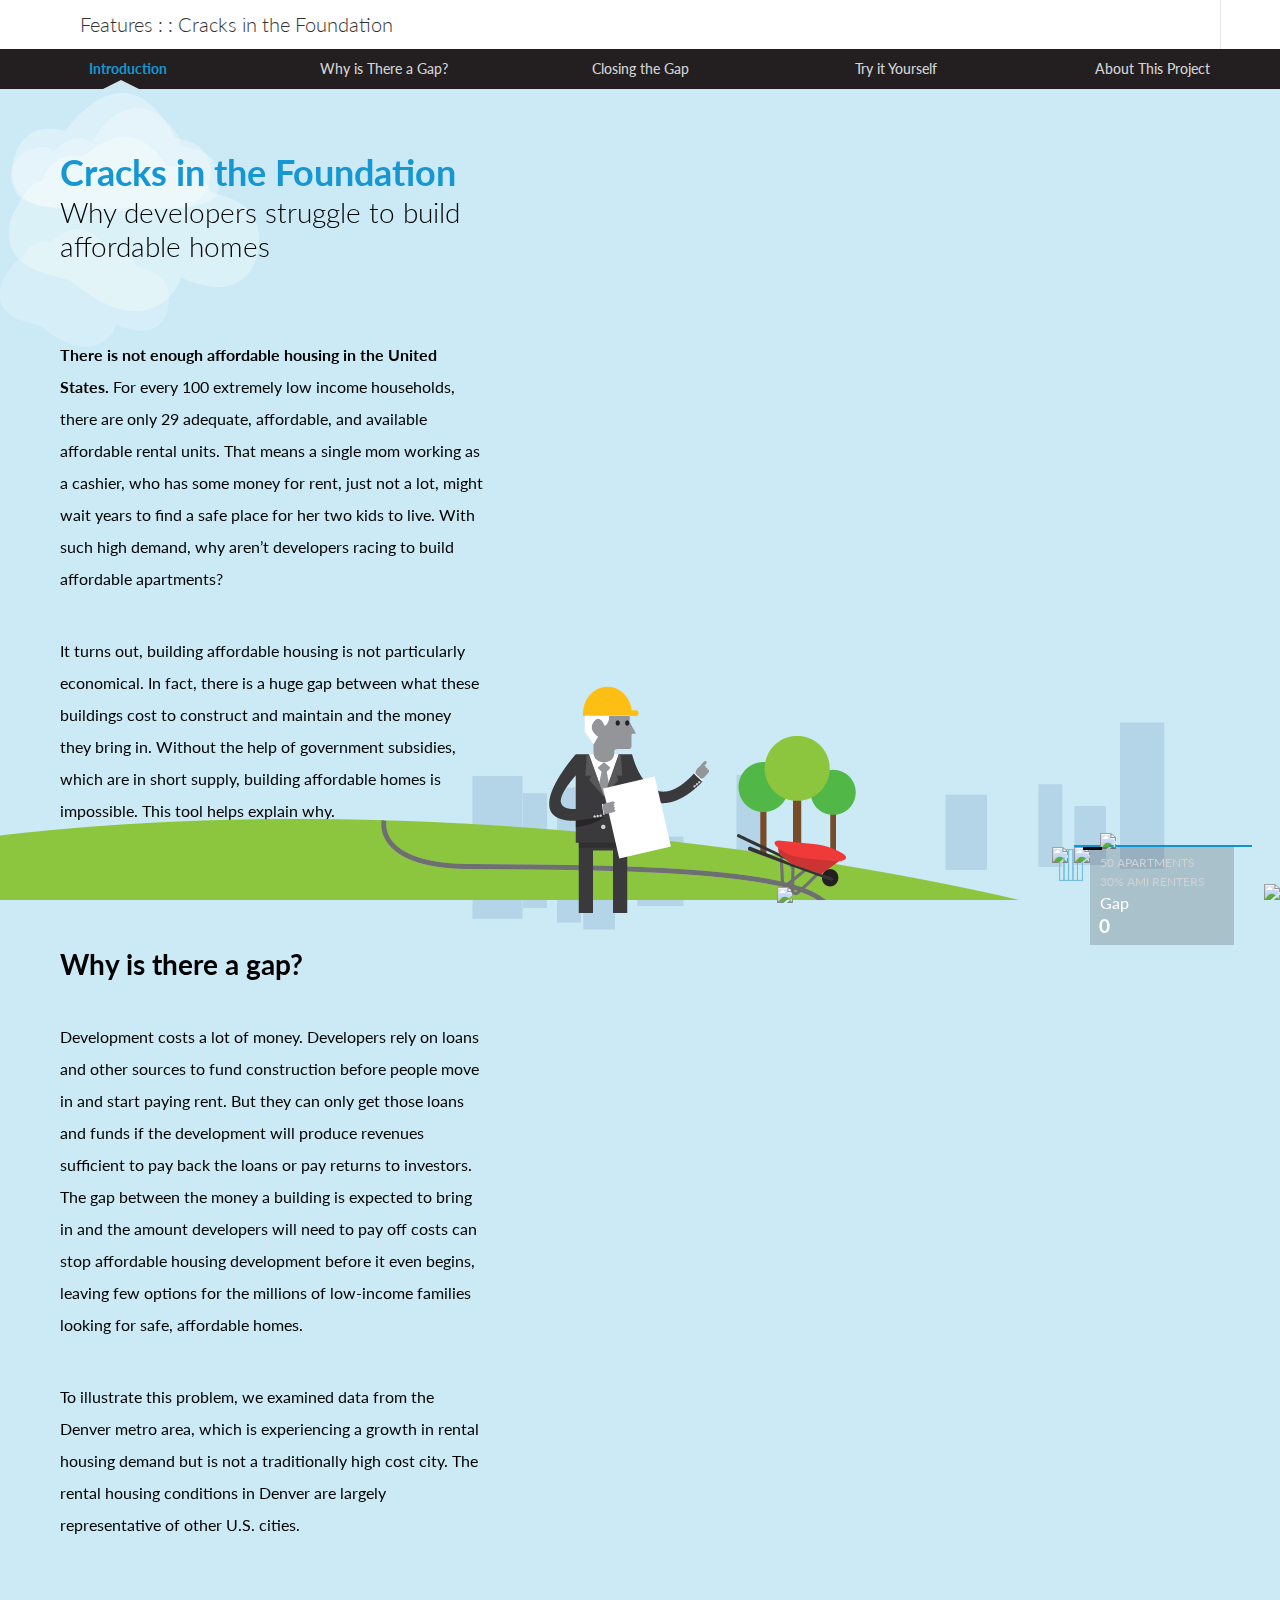
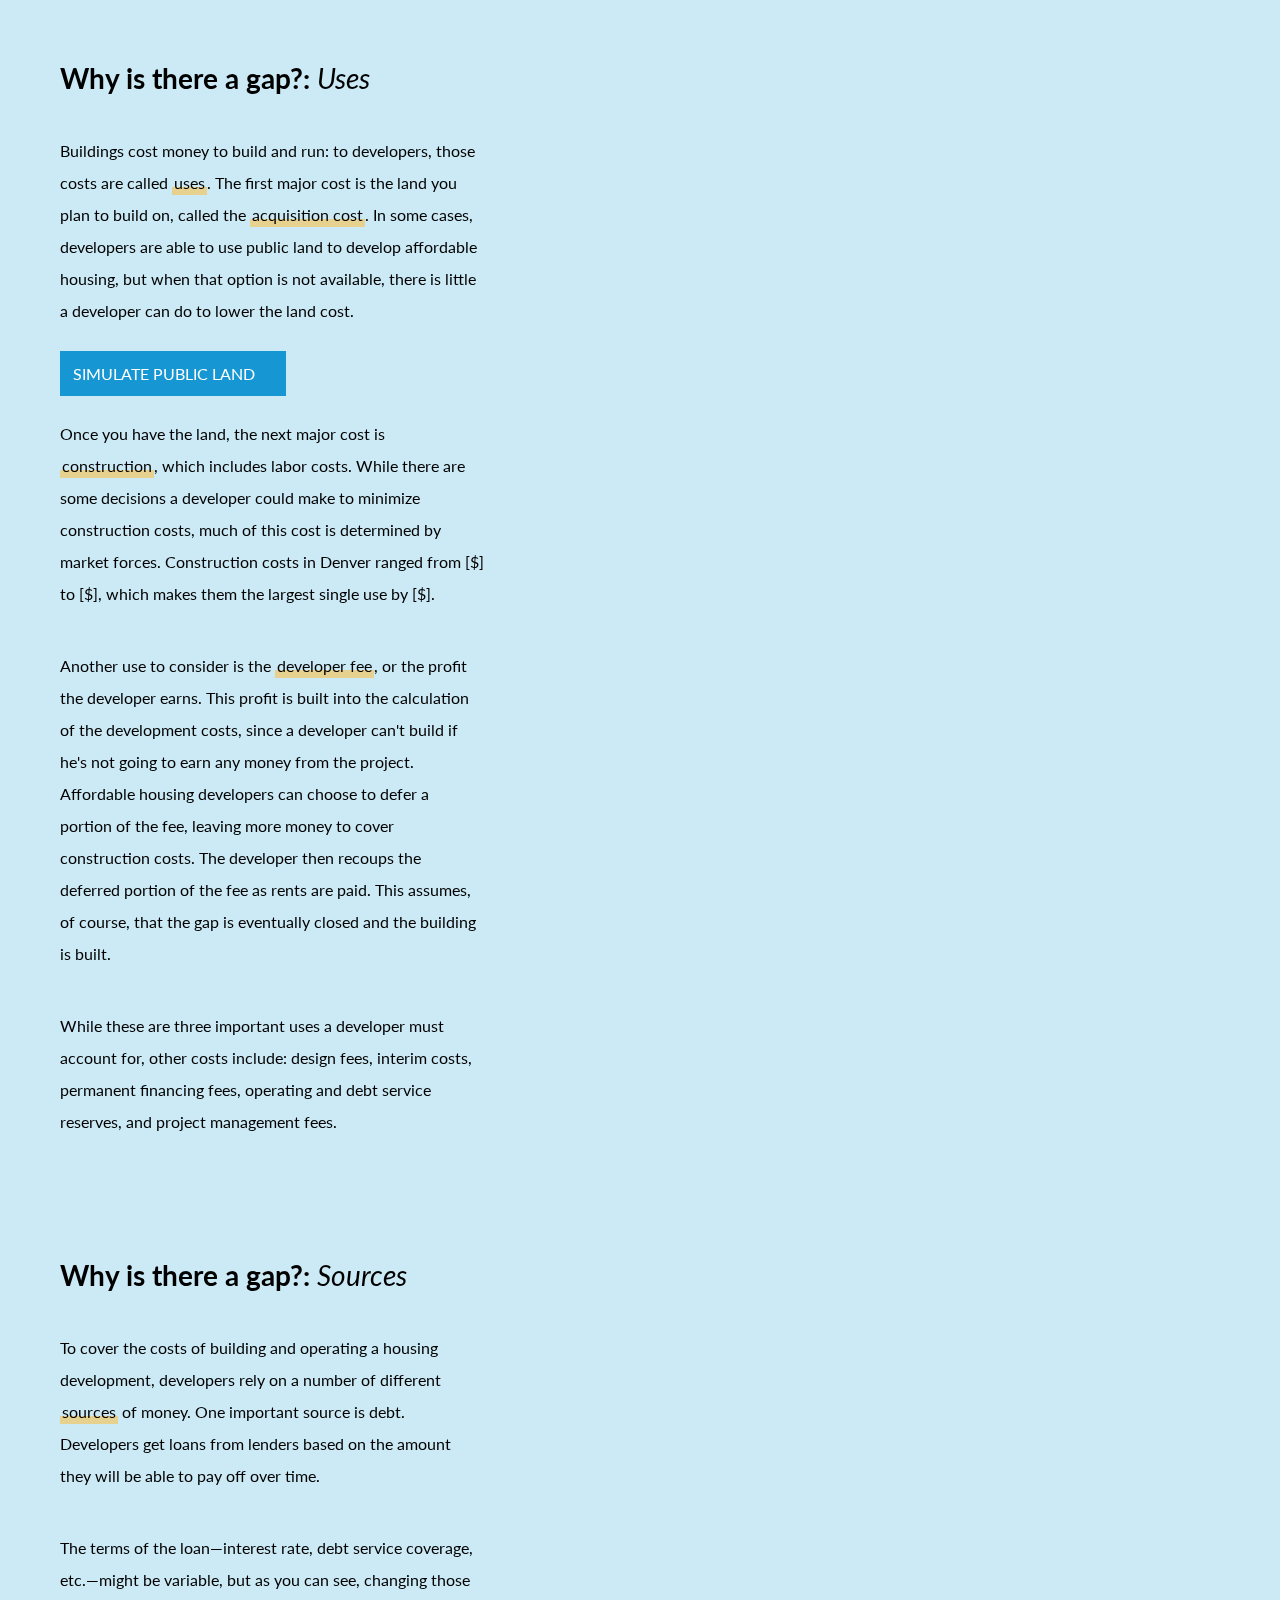
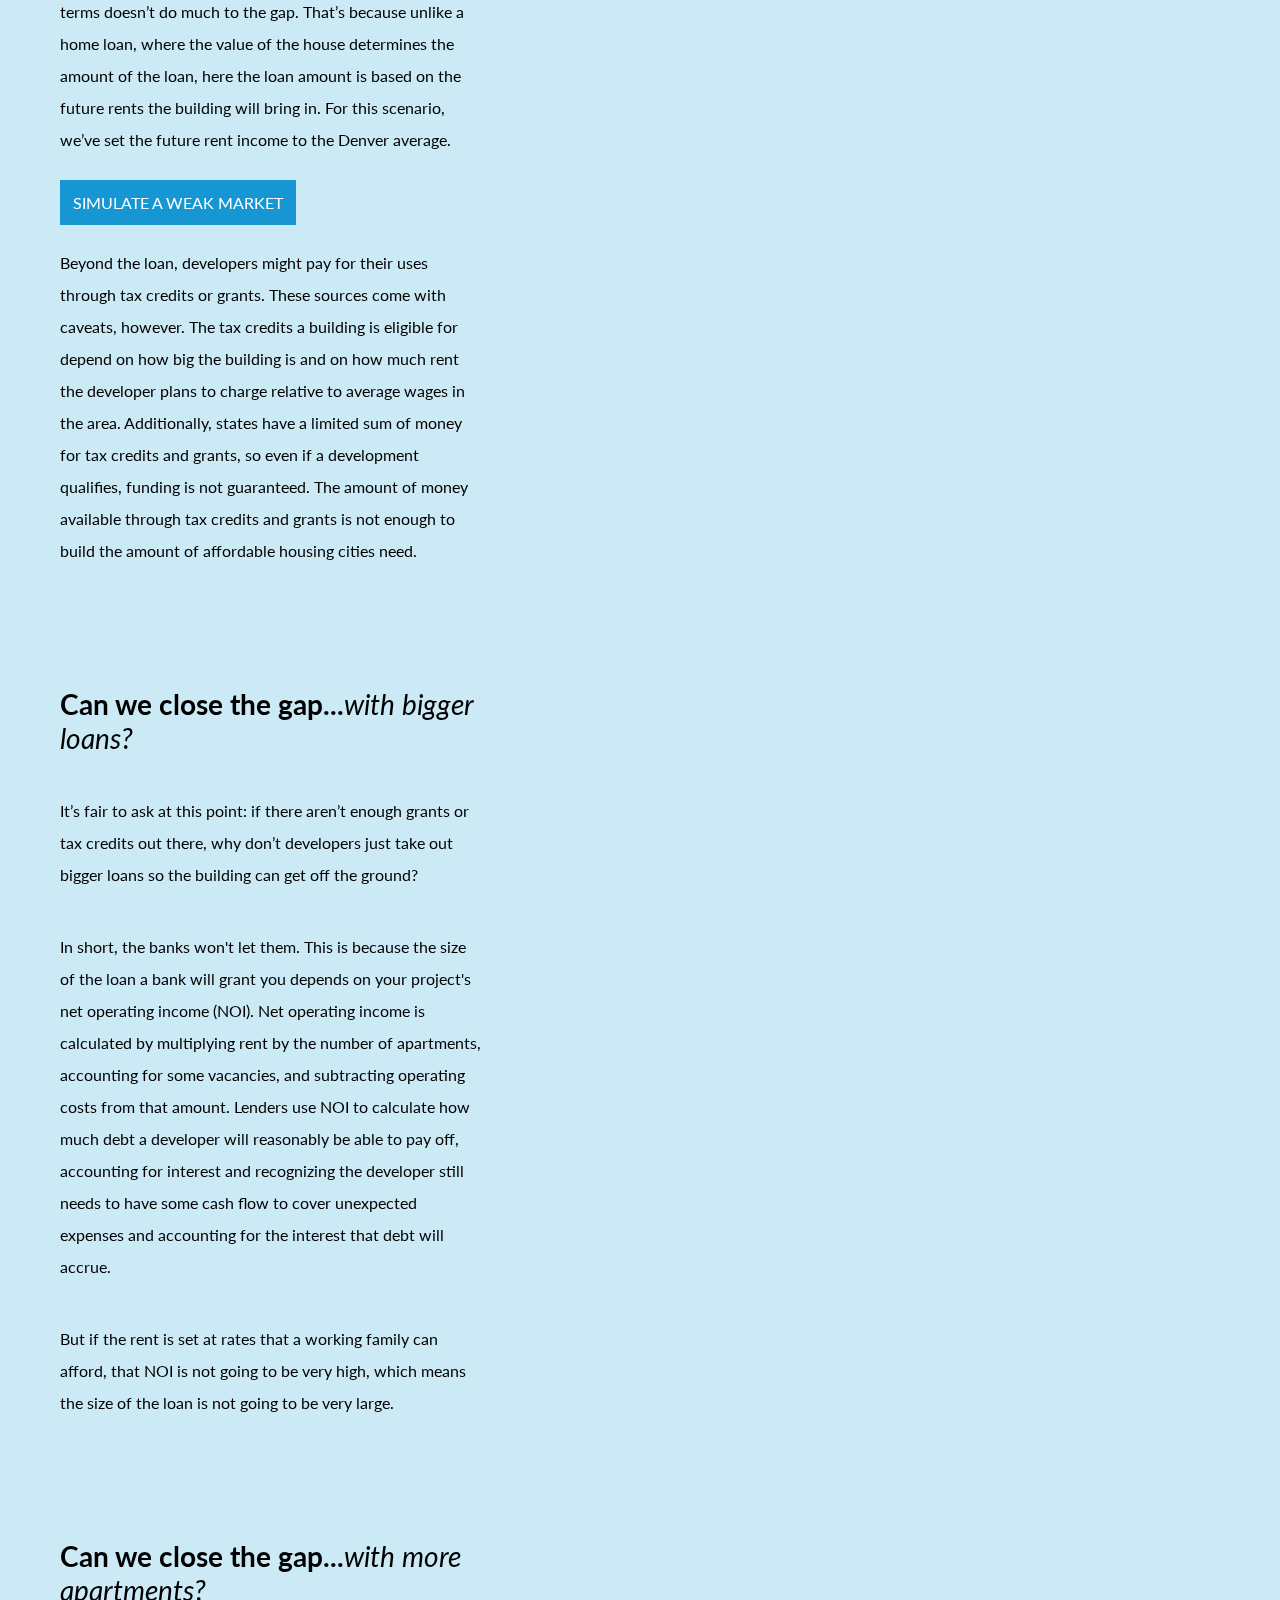
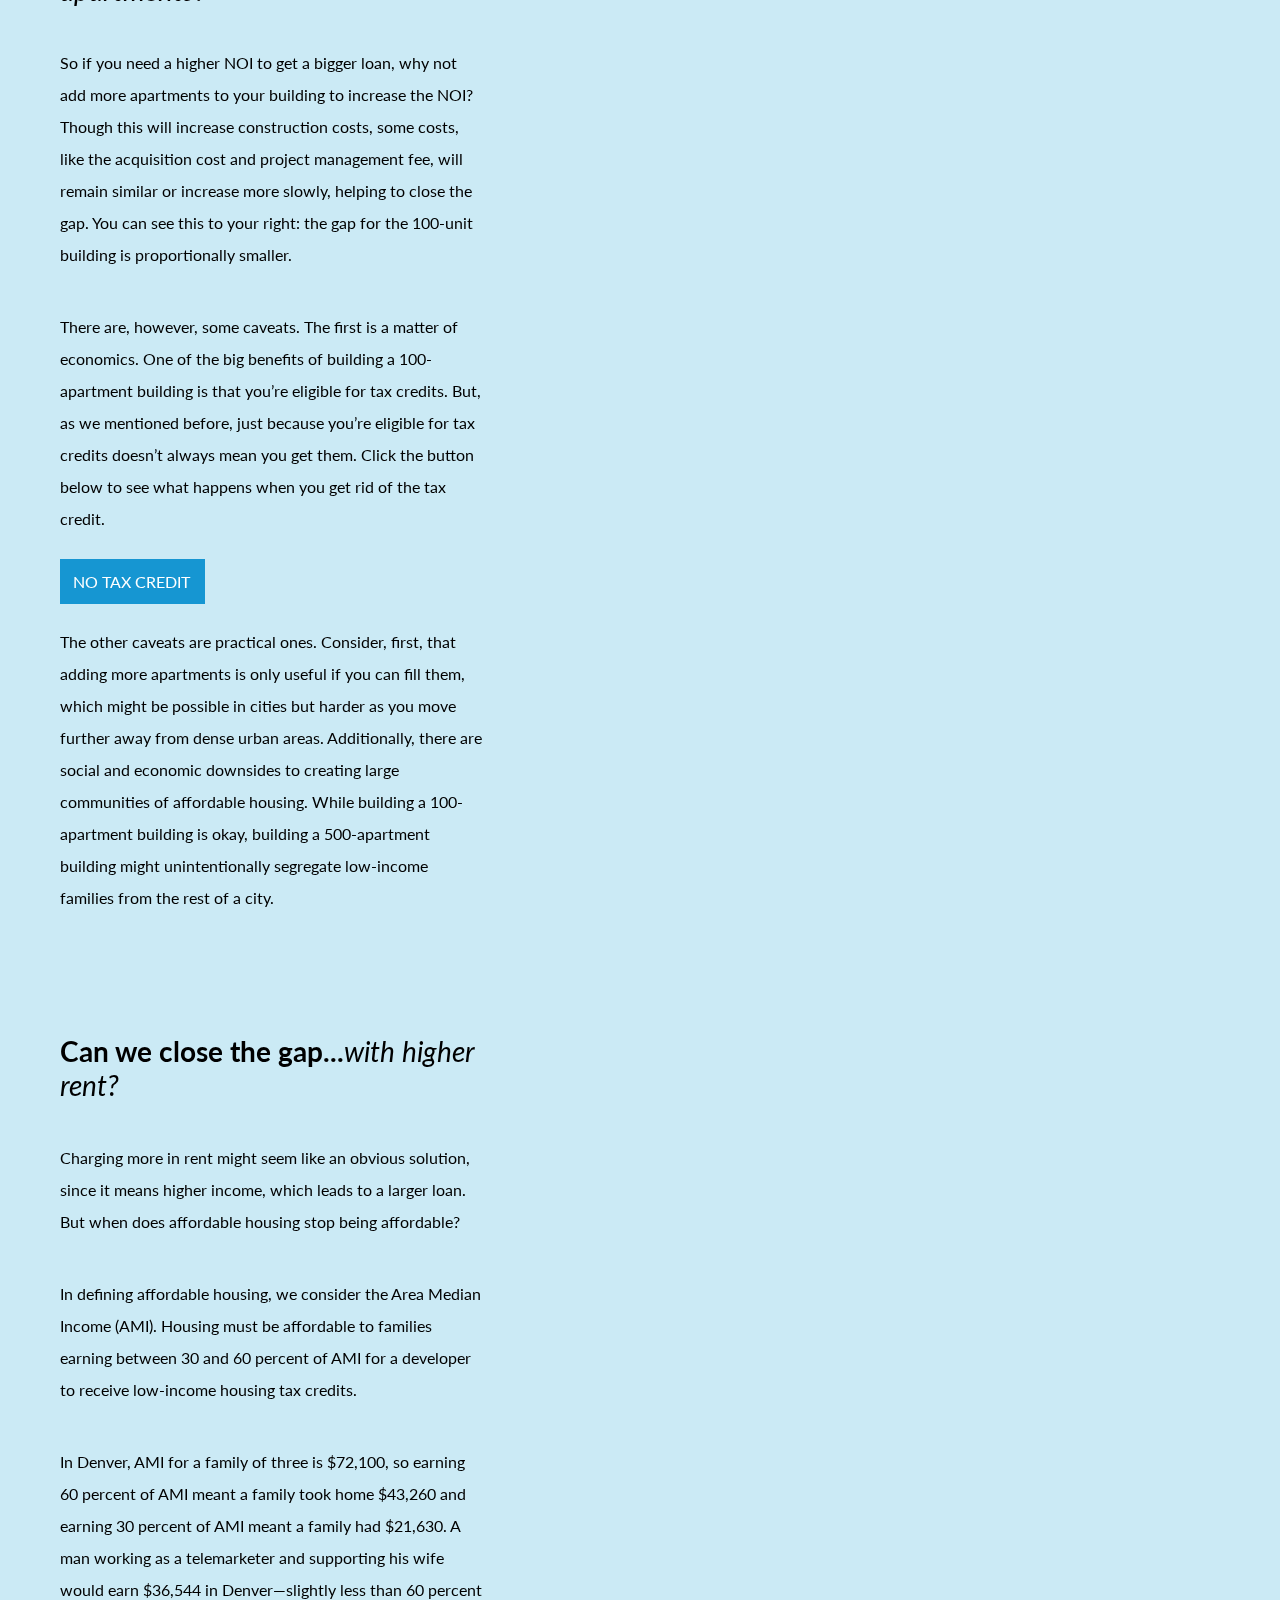
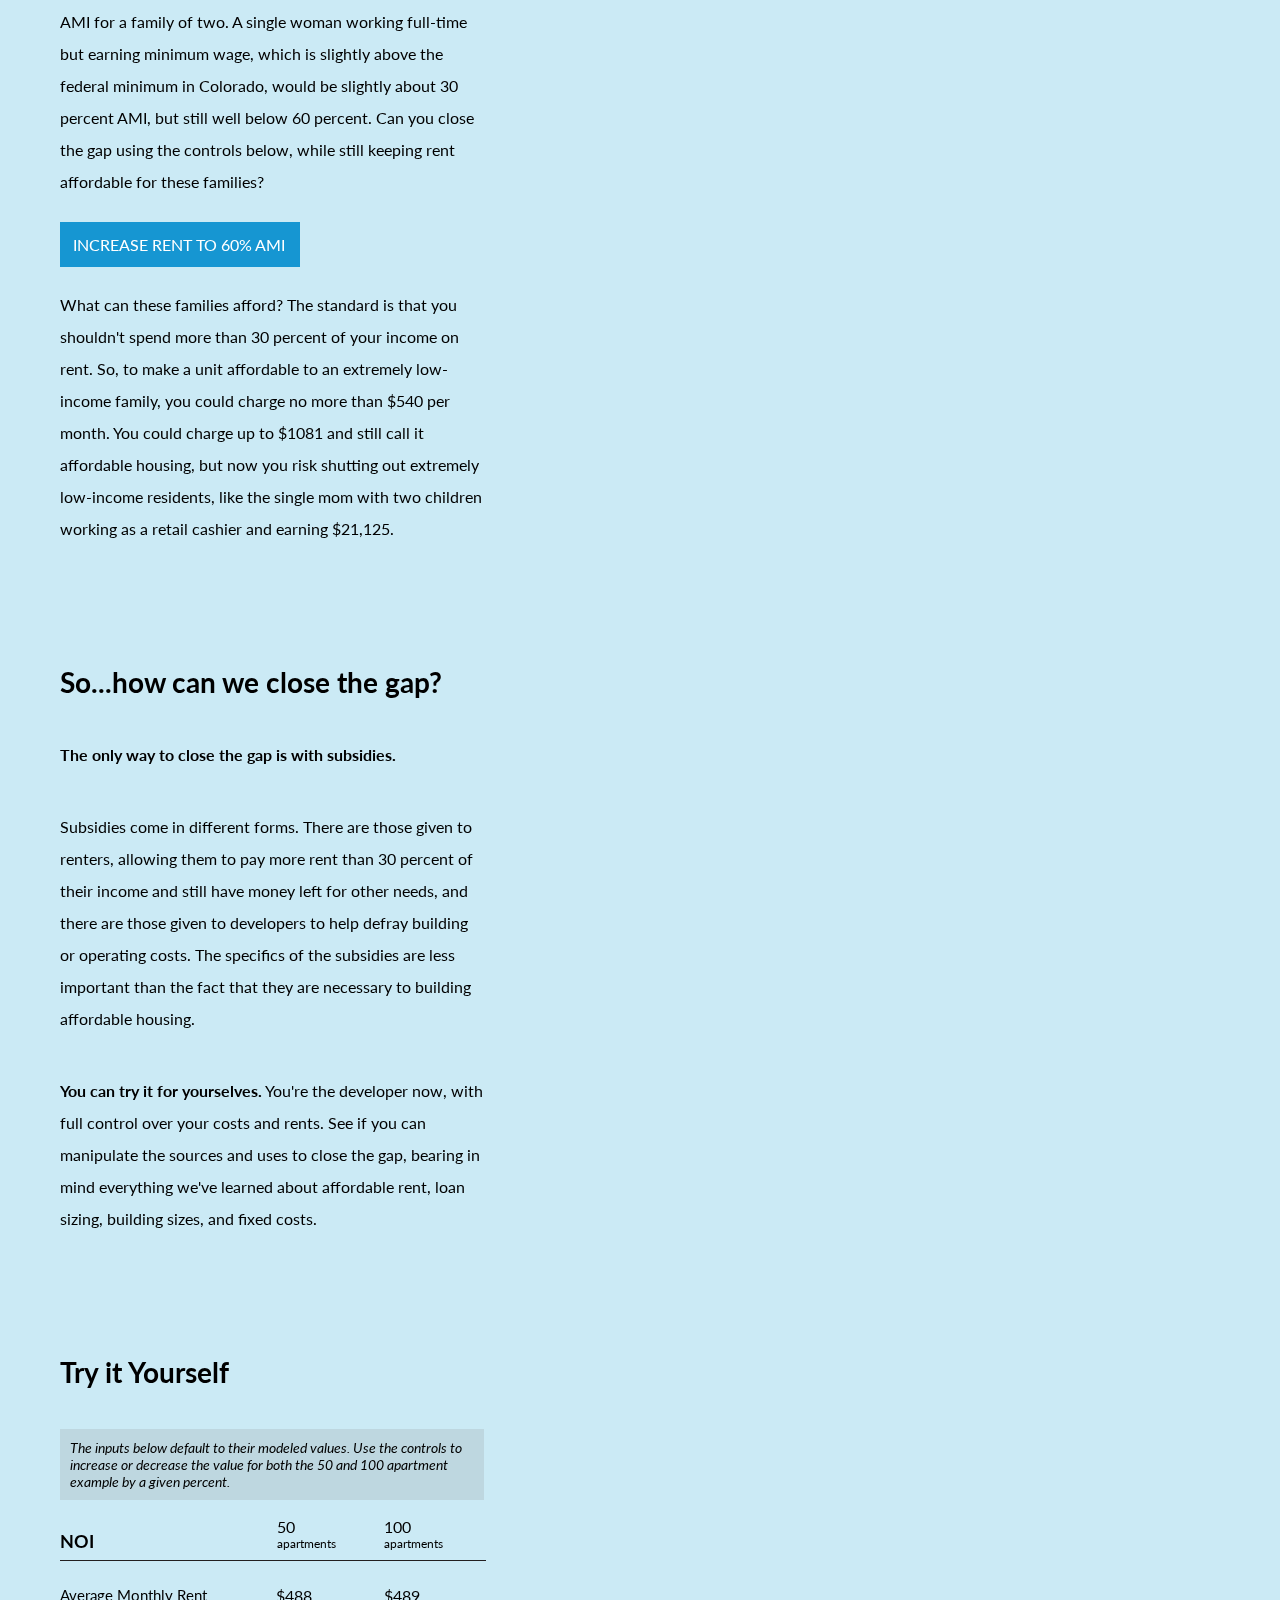
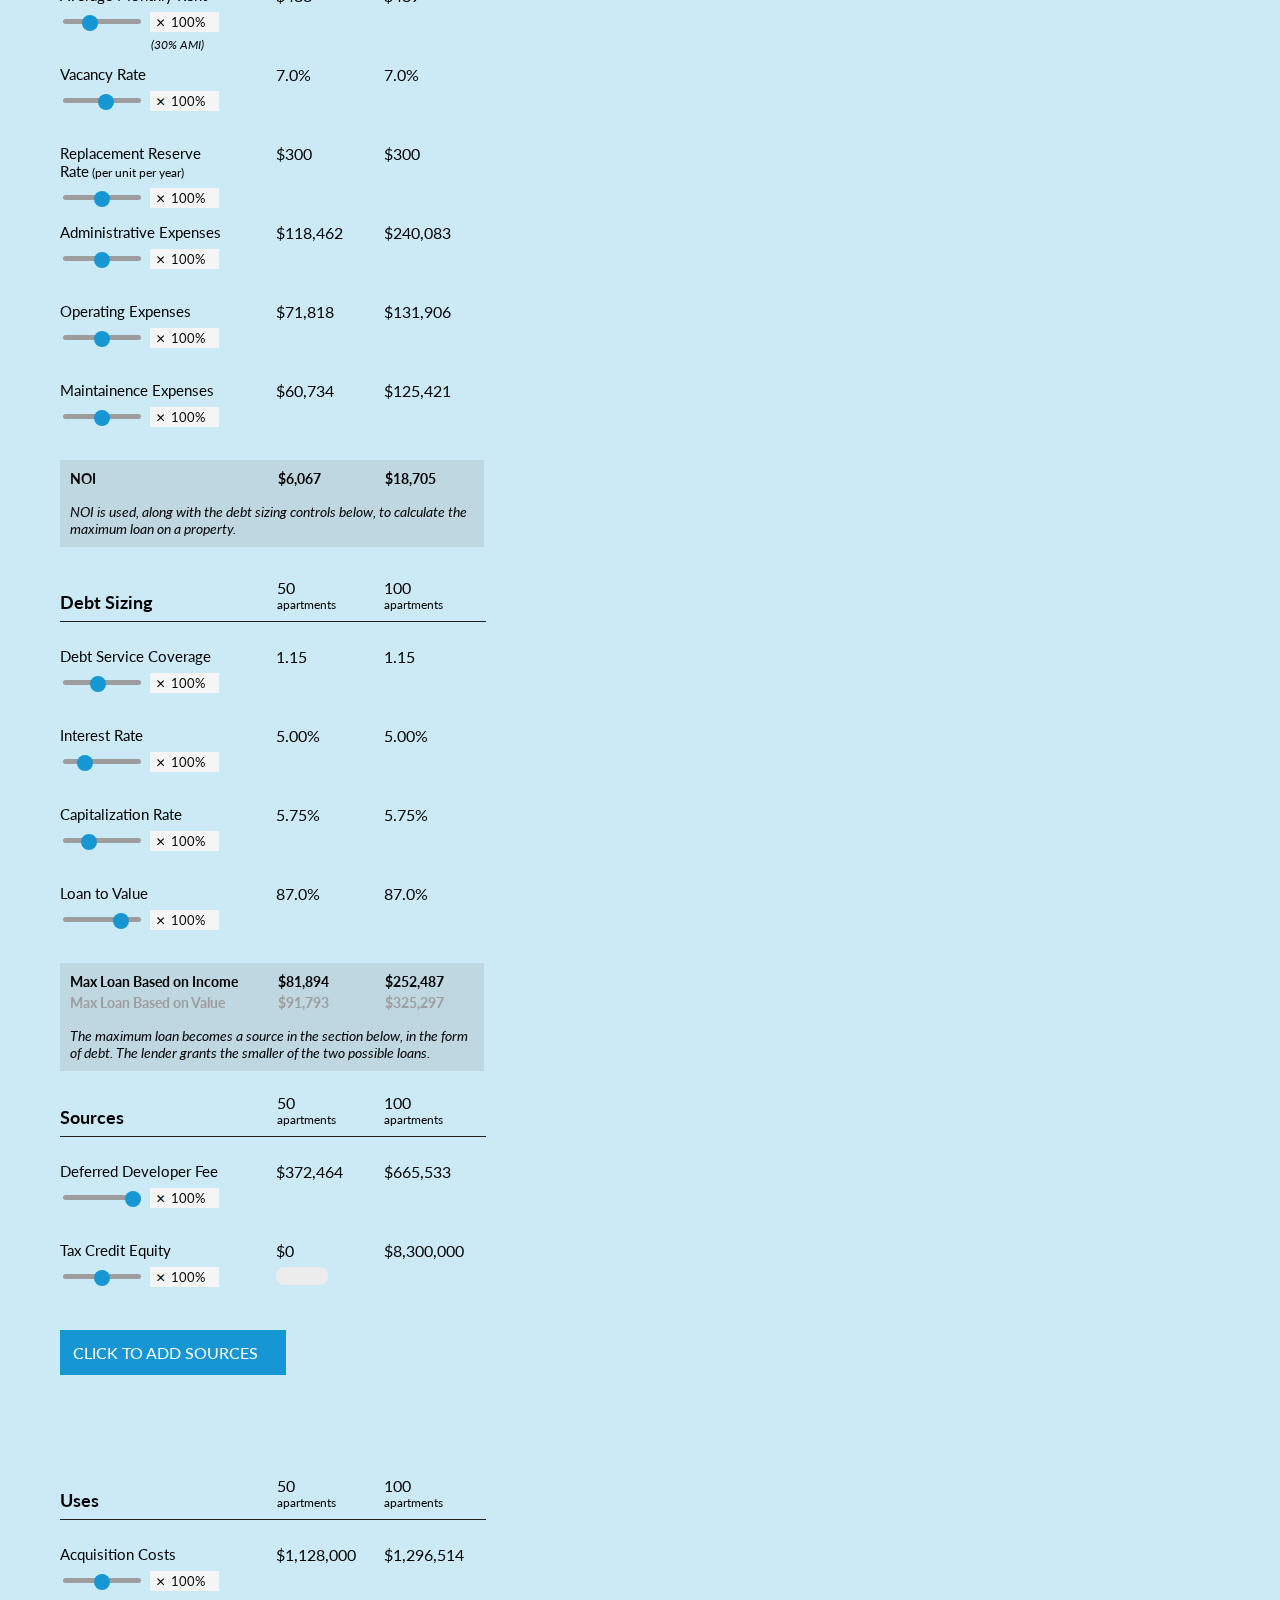
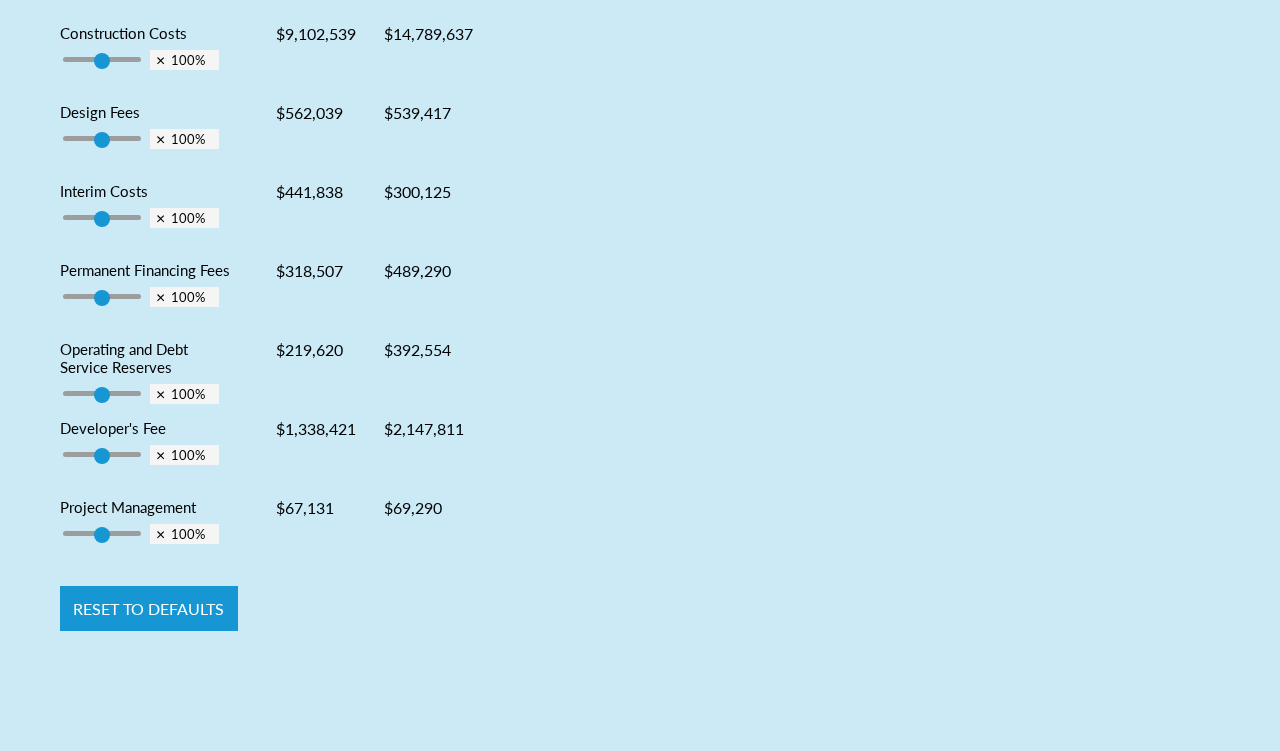
==== index.html @ 66de5e35 "print version" ====
<html>
<!DOCTYPE html>
<meta charset="utf-8">
<head>
  <link rel="icon" href="favicon.ico" type="image/x-icon">
  <base target="_blank" />
   <!-- <meta name="viewport" content="width=device-width"> -->
  <link rel="stylesheet" type="text/css" href="css/main.css">
  <!-- <link rel="stylesheet" type="text/css" href="css/print.css"> -->
  <link href="css/print.css" rel="stylesheet" media="print" type="text/css" />

  <link href='http://fonts.googleapis.com/css?family=Lato:300,400,700,900,300italic,400italic,700italic,900italic' rel='stylesheet' type='text/css'>
    <meta charset="utf-8">
    <meta http-equiv="X-UA-Compatible" content="IE=edge">
    <!-- <meta name="viewport" content="width=device-width, initial-scale=1"> -->
	<meta name="viewport" content="width=device-width, initial-scale=1">

    <title>Cracks in the Foundation</title> 
     <meta name="twitter:card" content="summary">
    <meta name="twitter:site" content="@urbaninstitute">
    <meta name="twitter:creator" content="@urbaninstitute">
    <meta name="twitter:title" content="Mapping America’s Rental Housing Crisis">
    <meta name="twitter:description" content="Over the past five years, rents have risen—and so has the number of renters needing affordable housing.">
    <meta property="og:image" content="images/thumb.jpg"/>
    <meta property="og:title" content=" Mapping America’s Rental Housing Crisis"/>
    <meta property="og:description" content=" Over the past five years, rents have risen—and so has the number of renters needing affordable housing." />
    <meta property="og:image" content="images/thumb.jpg"/>
    <meta property="og:image:type" content="image/jpeg">
    <meta property="og:image:width" content="400">
    <meta property="og:image:height" content="400">
    <meta property="og:url" content="http://urbn.is/housingcrisis">
    
   
      

 

    <!-- Bootstrap 
    <link href="css/bootstrap.min.css" rel="stylesheet">-->
      
    <!--fonts for the site -->
      <link href="font-awesome-4.1.0/css/font-awesome.min.css" rel="stylesheet" type="text/css">
    <link href="http://fonts.googleapis.com/css?family=Lato:100,200,300,400,700,300italic,400italic,700italic" rel="stylesheet" type="text/css">
    <link rel="stylesheet" type="text/css" href="css/urban-header.css">


	<script src="js/modernizr.custom.js"></script>


</head>

<body>
<div id = "print_logos">
<div id = "print_urban"><img src = "images/urban_print.png"></div>
<div id = "print_nhc"><img src = "images/nhc_logo.jpg"></div>
</div>

<span id = "small_desktop"></span>
<span id = "mobile"></span>

<div id="header-pinned" class="no-touch">

	<a target="_blank" href="http://www.urban.org" title="Home" rel="home" class="site-logo"></a>
	<a target="_blank" href="http://www.nhc.org/" title="Home" rel="home" class="nhc-logo"></a>

	<div class="title"><span class="feature-link"><a href="http://www.urban.org/features" class="title-linkback" alt="Urban Institute logo">Features</a> <span>: :</span> </span><a href="index.html" class="title-linkback">Cracks in the Foundation</a>
	</div>
	<div class="share-icons">
	    <div class="shareThisP">
	        <span onclick="toggle_visibility('shareBox');">
	                <div class="shareThisB"></div>
	            </span>
	        <div class="shareThisW" id="shareBox">

	            <div class="addthis_toolbox addthis_default_style  " addthis:title="" addthis:url="">
	                <a href=" https://www.facebook.com/sharer/sharer.php?u=http%3A//urbn.is/pictureofhealth" target="_blank" class="addthis_button_facebook at300b" title="Facebook" onclick="toggle_visibility('shareBox');"><span class="at4-icon aticon-facebook" style="background-color: rgb(48, 88, 145);"><span class="at_a11y">Share on facebook</span></span></a>

	                <a href="https://twitter.com/intent/tweet?text=The%20picture%20of%20health%3A%20At%20home%2C%20at%20work%2C%20at%20every%20age%2C%20in%20every%20community%20http%3A%2F%2Furbn.is%2Fpictureofhealth%20(via%20%40urbaninstitute)%20%23sdoh" target="_blank" class="addthis_button_twitter at300b" title="Tweet" onclick="toggle_visibility('shareBox');"><span class="at4-icon aticon-twitter" style="background-color: rgb(44, 168, 210);"><span class="at_a11y">Share on twitter</span></span></a>

	                <a href=" mailto:%20?Subject= New feature from Urban Institute &amp;Body=Hi! I thought you'd be interested in this new feature from the Urban Institute: “The Picture of Health: At Home, at Work, at Every Age, in Every Community” http://urbn.is/pictureofhealth" target="_blank" class="addthis_button_email at300b" target="_blank" title="Email" onclick="toggle_visibility('shareBox');"><span class="at4-icon aticon-email" style="background-color: rgb(115, 138, 141);"><span class="at_a11y">Share on email</span></span></a>
	                <div class="atclear"></div>
	            </div>

	        </div>
	    </div>
	</div>

</div>
<div id = "subNav">
	<div class = "navTab navTab0 active page-scroll" data-scroll="scroll-intro">Introduction</div>
	<div class = "navTab navTab1 page-scroll" data-scroll="scroll-build">Why is There a Gap?</div>
	<div class = "navTab navTab2 page-scroll" data-scroll="scroll-close">Closing the Gap</div>
	<div class = "navTab navTab3 page-scroll" data-scroll="scroll-interactive">Try it Yourself</div>
	<div id = "about_project" class = "navTab navTab4">About This Project</div>
	<div id = "nav_arrow"></div>
</div>
<!-- <div id = "roof_50"></div> -->
<div id = "graphic">
	<div id = "sections">
		<section class="step" id="scroll-intro">
			<h1>Cracks in the Foundation</h1>
			<h4>Why developers struggle to build affordable homes</h4>
			<p>
				<strong>There is not enough affordable housing in the United States.</strong>
				For every 100 extremely low income households, there are only 29 adequate, affordable, and available affordable rental units. That means a single mom working as a cashier, who has some money for rent, just not a lot, might wait years to find a safe place for her two kids to live. With such high demand, why aren’t developers racing to build affordable apartments?
			</p>
			<p>
				It turns out, building affordable housing is not particularly economical. In fact, there is a huge gap between what these buildings cost to construct and maintain and the money they bring in. Without the help of government subsidies, which are in short supply, building affordable homes is impossible. This tool helps explain why.
			</p>
		</section>
		<section class="step" id="scroll-build">
			<h2>Why is there a gap?</h2>
			<p>
				Development costs a lot of money. Developers rely on loans and other sources to fund construction before people move in and start paying rent. But they can only get those loans and funds if the development will produce revenues sufficient to pay back the loans or pay returns to investors. The gap between the money a building is expected to bring in and the amount developers will need to pay off costs can stop affordable housing development before it even begins, leaving few options for the millions of low-income families looking for safe, affordable homes. 
			</p>
			<p>
				To illustrate this problem, we examined data from the Denver metro area, which is experiencing a growth in rental housing demand but is not a traditionally high cost city. The rental housing conditions in Denver are largely representative of other U.S. cities.
 			</p>
		</section>
		<section class="step">
			<h2>Why is there a gap?: <span>Uses</span></h2>
			<p>
				Buildings cost money to build and run: to developers, those costs are called <span class="rollover" id = "rollover_uses">uses</span>. The first major cost is the land you plan to build on, called the <span class="rollover" id = "rollover_acquisition_costs">acquisition cost</span>. In some cases, developers are able to use public land to develop affordable housing, but when that option is not available, there is little a developer can do to lower the land cost. 
			</p>
			<div class = "button_text" id = "public_land">Simulate Public Land</div>
			<p>
				Once you have the land, the next major cost is <span class="rollover" id = "rollover_construction_costs">construction</span>, which includes labor costs. While there are some decisions a developer could make to minimize construction costs, much of this cost is determined by market forces. Construction costs in Denver ranged from [$] to [$], which makes them the largest single use by [$].
			</p>
			<p>
				Another use to consider is the <span class="rollover" id = "rollover_developers_fee">developer fee</span>, or the profit the developer earns. This profit is built into the calculation of the development costs, since a developer can't build if he's not going to earn any money from the project. Affordable housing developers can choose to defer a portion of the fee, leaving more money to cover construction costs. The developer then recoups the deferred portion of the fee as rents are paid. This assumes, of course, that the gap is eventually closed and the building is built. 
			</p>
			<p>
				While these are three important uses a developer must account for, other costs include: design fees, interim costs, permanent financing fees, operating and debt service reserves, and project management fees.
			</p>
		</section>
		<section class="step">
			<h2>Why is there a gap?: <span>Sources</span></h2>
			<p>
				To cover the costs of building and operating a housing development, developers rely on a number of different <span class="rollover" id = "rollover_sources">sources</span> of money. One important source is debt. Developers get loans from lenders based on the amount they will be able to pay off over time. 
			</p>
			<p>
				The terms of the loan&mdash;interest rate, debt service coverage, etc.&mdash;might be variable, but as you can see, changing those terms doesn’t do much to the gap. That’s because unlike a home loan, where the value of the house determines the amount of the loan, here the loan amount is based on the future rents the building will bring in. For this scenario, we’ve set the future rent income to the Denver average.
			</p>
			<div class = "button_text" id = "weak_market">Simulate a Weak Market</div>
			<p>
				Beyond the loan, developers might pay for their uses through tax credits or grants. These sources come with caveats, however. The tax credits a building is eligible for depend on how big the building is and on how much rent the developer plans to charge relative to average wages in the area. Additionally, states have a limited sum of money for tax credits and grants, so even if a development qualifies, funding is not guaranteed. The amount of money available through tax credits and grants is not enough to build the amount of affordable housing cities need.
			</p>
		</section>
		<section class="step" id="scroll-close">
			<h2>Can we close the gap...<span>with bigger loans?</span></h2>
			<p>
				It’s fair to ask at this point: if there aren’t enough grants or tax credits out there, why don’t developers just take out bigger loans so the building can get off the ground? 
			</p>
			<p>
				In short, the banks won't let them. This is because the size of the loan a bank will grant you depends on your project's net operating income (NOI). Net operating income is calculated by multiplying rent by the number of apartments, accounting for some vacancies, and subtracting operating costs from that amount. Lenders use NOI to calculate how much debt a developer will reasonably be able to pay off, accounting for interest and recognizing the developer still needs to have some cash flow to cover unexpected expenses and accounting for the interest that debt will accrue. 
			</p>
			<p>
				But if the rent is set at rates that a working family can afford, that NOI is not going to be very high, which means the size of the loan is not going to be very large. 
			</p>
		</section>
		<section class="step">
			<h2>Can we close the gap...<span>with more apartments?</span></h2>
			<p>
				So if you need a higher NOI to get a bigger loan, why not add more apartments to your building to increase the NOI? Though this will increase construction costs, some costs, like the acquisition cost and project management fee, will remain similar or increase more slowly, helping to close the gap. You can see this to your right: the gap for the 100-unit building is proportionally smaller.
			</p>
			<p>
				There are, however, some caveats. The first is a matter of economics. One of the big benefits of building a 100-apartment building is that you’re eligible for tax credits. But, as we mentioned before, just because you’re eligible for tax credits doesn’t always mean you get them. Click the button below to see what happens when you get rid of the tax credit. 
			</p>
			<div class = "button_text" id = "no_credit">No Tax Credit</div>
			<p>
				The other caveats are practical ones. Consider, first, that adding more apartments is only useful if you can fill them, which might be possible in cities but harder as you move further away from dense urban areas. Additionally, there are social and economic downsides to creating large communities of affordable housing. While building a 100-apartment building is okay, building a 500-apartment building might unintentionally segregate low-income families from the rest of a city. 
			</p>
		</section>
		<section class="step">
			<h2>Can we close the gap...<span>with higher rent?</span></h2>
			<p>
				Charging more in rent might seem like an obvious solution, since it means higher income, which leads to a larger loan. But when does affordable housing stop being affordable? 
			</p>
			<p>
				In defining affordable housing, we consider the Area Median Income (AMI). Housing must be affordable to families earning between 30 and 60 percent of AMI for a developer to receive low-income housing tax credits.
			</p>
			<p>
				In Denver, AMI for a family of three is $72,100, so earning 60 percent of AMI meant a family took home $43,260 and earning 30 percent of AMI meant a family had $21,630. A man working as a telemarketer and supporting his wife would earn $36,544 in Denver—slightly less than 60 percent AMI for a family of two. A single woman working full-time but earning minimum wage, which is slightly above the federal minimum in Colorado, would be slightly about 30 percent AMI, but still well below 60 percent. Can you close the gap using the controls below, while still keeping rent affordable for these families? 
			</p>
			<div class = "button_text" id = "sixty_ami">Increase Rent to 60% AMI</div>

			<p>
				What can these families afford? The standard is that you shouldn't spend more than 30 percent of your income on rent. So, to make a unit affordable to an extremely low-income family, you could charge no more than $540 per month. You could charge up to $1081 and still call it affordable housing, but now you risk shutting out extremely low-income residents, like the single mom with two children working as a retail cashier and earning $21,125. 
			</p>
		</section>
		<section class="step">
			<h2>So...how can we close the gap?</h2>
			<p>
				<strong>The only way to close the gap is with subsidies.</strong>
			</p>
			<p>
				Subsidies come in different forms. There are those given to renters, allowing them to pay more rent than 30 percent of their income and still have money left for other needs, and there are those given to developers to help defray building or operating costs. The specifics of the subsidies are less important than the fact that they are necessary to building affordable housing. 
			</p>
			<p>
				<strong>You can try it for yourselves.</strong> You're the developer now, with full control over your costs and rents. See if you can manipulate the sources and uses to close the gap, bearing in mind everything we've learned about affordable rent, loan sizing, building sizes, and fixed costs.
			</p>
		</section>
		<section class="step" id="scroll-interactive">
			<h2> Try it Yourself</h2>
			<div id = "full_controls">
				<div id = "top_instruction" class = "explainer">The inputs below default to their modeled values. Use the controls to increase or decrease the value for both the 50 and 100 apartment example by a given percent.</div>
				<div id = "noi">
					<div class = "header_wrapper">
						<div id ="header_noi" class="header header_title">NOI</div>
						<div class = "header_50" class="header">50<br/><span>apartments</span></div>
						<div class = "header_100" class="header">100<br/><span>apartments</span></div>
					</div>
					<div class = "control_container">
						<div class="help-button" id ="help_average_monthly_rent"></div>
						<label for="average_monthly_rent">Average Monthly Rent</label>
						<input type = "range" class = "control percent_small noi average_monthly_rent range" id="range_average_monthly_rent" min="0" max = "3.3333" step=".001" value="1"></input>
						<span class="multiplier">&times;</span><input type="text" class = "control percent_small noi average_monthly_rent text" id = "text_average_monthly_rent" value="100%"></input>
						<div class = "noi s50_label" id = "s50_average_monthly_rent">$488</div>
						<div class = "noi s100_label" id ="s100_average_monthly_rent">$489</div>
					</div>
					<div class = "control_container ami_label">
						<div id ="ami_label">(<span id="ami_label_val">30</span>% AMI)</div>
					</div>

					<div class = "control_container">
						<div class="help-button" id ="help_vacancy_rate"></div>
						<label for="vacancy_rate">Vacancy Rate</label>
						<input type = "range" class = "control percent_small noi vacancy_rate range" id="range_vacancy_rate" min=".429" max = "1.429" step=".001" value="1"></input>
						<span class="multiplier">&times;</span><input type="text" class = "control percent_small noi vacancy_rate text" id = "text_vacancy_rate" value="100%"></input>
						<div class = "noi s50_label" id = "s50_vacancy_rate">7.0%</div>
						<div class = "noi s100_label" id ="s100_vacancy_rate">7.0%</div>

					</div>
					<div class = "control_container">
						<div class="help-button" id ="help_replacement_reserve_rate"></div>
						<label for="replacement_reserve_rate">Replacement Reserve Rate<span>(per unit per year)</span></label>
						<input type = "range" class = "control percent_small noi replacement_reserve_rate range" id="range_replacement_reserve_rate" min=".3333" max = "1.6666" step=".001" value="1"></input>
						<span class="multiplier">&times;</span><input type="text" class = "control percent_small noi replacement_reserve_rate text" id = "text_replacement_reserve_rate" value="100%"></input>
						<div class = "noi s50_label" id = "s50_replacement_reserve_rate">$300</div>
						<div class = "noi s100_label" id ="s100_replacement_reserve_rate">$300</div>
					</div>

					<div class = "control_container">
						<div class="help-button" id ="help_admin_expenses"></div>
						<label for="admin_expenses">Administrative Expenses</label>
						<input type = "range" class = "control percent_small noi admin_expenses range" id="range_admin_expenses" min="0" max = "2" step=".001" value="1"></input>
						<span class="multiplier">&times;</span><input type="text" class = "control percent_small noi admin_expenses text" id = "text_admin_expenses" value="100%"></input>
						<div class = "noi s50_label" id = "s50_admin_expenses">$118,462</div>
						<div class = "noi s100_label" id ="s100_admin_expenses">$240,083</div>
					</div>
					<div class = "control_container">
						<div class="help-button" id ="help_operating_expenses"></div>
						<label for="operating_expenses">Operating Expenses</label>
						<input type = "range" class = "control percent_small noi operating_expenses range" id="range_operating_expenses" min="0" max = "2" step=".001" value="1"></input>
						<span class="multiplier">&times;</span><input type="text" class = "control percent_small noi operating_expenses text" id = "text_operating_expenses" value="100%"></input>
						<div class = "noi s50_label" id = "s50_operating_expenses">$71,818</div>
						<div class = "noi s100_label" id ="s100_operating_expenses">$131,906</div>
					</div>
					<div class = "control_container">
						<div class="help-button" id ="help_maintenance_expenses"></div>
						<label for="maintenance_expenses">Maintainence Expenses</label>
						<input type = "range" class = "control percent_small noi maintenance_expenses range" id="range_maintenance_expenses" min="0" max = "2" step=".001" value="1"></input>
						<span class="multiplier">&times;</span><input type="text" class = "control percent_small noi maintenance_expenses text" id = "text_maintenance_expenses" value="100%"></input>
						<div class = "noi s50_label" id = "s50_maintenance_expenses">$60,734</div>
						<div class = "noi s100_label" id ="s100_maintenance_expenses">$125,421</div>
					</div>
					<div class = "explainer noi">
						<div class="help-button" id ="help_noi"></div>
						<div id ="noi_label">NOI</div>
						<div class = "noi s50_noi_label" id = "s50_noi">$6,067</div>
						<div class = "noi s100_noi_label" id ="s100_noi">$18,705 </div>
						<div id = "noi_explainer">NOI is used, along with the debt sizing controls below, to calculate the maximum loan on a property.</div>
					</div>

				</div>
				<div id = "debt_sizing">
					<div class = "header_wrapper">
						<div id ="header_noi" class="header header_title">Debt Sizing</div>
						<div class = "header_50" class="header">50<br/><span>apartments</span></div>
						<div class = "header_100" class="header">100<br/><span>apartments</span></div>
					</div>

					<div class = "control_container">
						<div class="help-button" id ="help_debt_service_coverage"></div>
						<label for="debt_service_coverage">Debt Service Coverage</label>
						<input type = "range" class = "control percent_small debt_sizing debt_service_coverage range" id="range_debt_service_coverage" min=".870" max = "1.174" step=".001" value="1"></input>
						<span class="multiplier">&times;</span><input type="text" class = "control percent_small debt_sizing debt_service_coverage text" id = "text_debt_service_coverage" value="100%"></input>
						<div class = "noi s50_label" id = "s50_debt_service_coverage">1.15</div>
						<div class = "noi s100_label" id ="s100_debt_service_coverage">1.15</div>

					</div>

					<div class = "control_container">
						<div class="help-button" id ="help_interest_rate"></div>
						<label for="interest_rate">Interest Rate</label>
						<input type = "range" class = "control percent_small debt_sizing interest_rate range" id="range_interest_rate"  min="0.6" max = "2.4" step=".001" value="1"></input>
						<span class="multiplier">&times;</span><input type="text" class = "control percent_small debt_sizing interest_rate text" id="text_interest_rate" value="100%"></input>
						<div class = "noi s50_label" id = "s50_interest_rate">5.00%</div>
						<div class = "noi s100_label" id ="s100_interest_rate">5.00%</div>
					</div>
					
					<div class = "control_container">
						<div class="help-button" id ="help_capitalization_rate"></div>
						<label for="capitalization_rate">Capitalization Rate</label>
						<input type = "range" class = "control percent_small debt_sizing capitalization_rate range" id="range_capitalization_rate" min="0.696" max = "1.739" step=".001" value="1"></input>
						<span class="multiplier">&times;</span><input type="text" class = "control percent_small debt_sizing capitalization_rate text" id = "text_capitalization_rate" value = "100%"></input>
						<div class = "noi s50_label" id = "s50_capitalization_rate">5.75%</div>
						<div class = "noi s100_label" id ="s100_capitalization_rate">5.75%</div>
					</div>

					<div class = "control_container">
						<div class="help-button" id ="help_loan_to_value"></div>
						<label for="loan_to_value">Loan to Value</label>
						<input type = "range" class = "control percent_small debt_sizing loan_to_value range" id="range_loan_to_value" min=".862" max = "1.034" step=".001" value="1"></input>
						<span class="multiplier">&times;</span><input type="text" class = "control percent_small debt_sizing loan_to_value text" id = "text_loan_to_value" value="100%"></input>
						<div class = "noi s50_label" id = "s50_loan_to_value">87.0%</div>
						<div class = "noi s100_label" id ="s100_loan_to_value">87.0%</div>
					</div>
					<div class = "explainer">
						<div class="help-button" id ="help_noi"></div>
						<div id ="debt_label_income" class="loan_income">Max Loan Based on Income</div>
						<div class = "sources s50_label loan_income" id = "s50_debt_income">$81,894</div>
						<div class = "sources s100_label loan_income" id ="s100_debt_income">$252,487 </div>
						<div id ="debt_label_value" class = "loan_value larger">Max Loan Based on Value</div>
						<div class = "sources s50_label loan_value larger" id = "s50_debt_value">$91,793</div>
						<div class = "sources s100_label loan_value larger" id ="s100_debt_value">$325,297</div>
						<!-- <img id ="debt_marker_50" class = "debt_marker" src = "images/debt_marker.png"> -->
						<img id ="debt_marker_100" class = "debt_marker" src = "images/debt_marker.png">
						<div id = "noi_explainer">The maximum loan becomes a source in the section below, in the form of debt. The lender grants the smaller of the two possible loans.</div>
					</div>

				</div>
				<div id = "sources">
					<div class = "header_wrapper">
						<div id ="header_noi" class="header header_title">Sources</div>
						<div class = "header_50" class="header">50<br/><span>apartments</span></div>
						<div class = "header_100" class="header">100<br/><span>apartments</span></div>
					</div>
					<div class = "control_container">
						<div class="help-button" id ="help_deferred_developer_fee"></div>
						<label for="deferred_developer_fee">Deferred Developer Fee</label>
						<input type = "range" class = "control percent_small sources deferred_developer_fee range" id="range_deferred_developer_fee" min="0" max = "1" step=".001" value="1"></input>
						<span class="multiplier">&times;</span><input type="text" class = "control percent_small sources deferred_developer_fee text" id = "text_deferred_developer_fee" value="100%"></input>
						<div class = "sources s50_label" id = "s50_deferred_developer_fee">$372,464</div>
						<div class = "sources s100_label" id ="s100_deferred_developer_fee">$665,533</div>
					</div>

					<div class = "control_container tax_credit_equity">
						<div class="help-button" id ="help_tax_credit_equity"></div>
						<label for="tax_credit_equity">Tax Credit Equity</label>
						<input type = "range" class = "control percent_small sources tax_credit_equity range" id="range_tax_credit_equity" data-oldval="1" min="0" max = "2" step=".001" value="1"></input>
						<span class="multiplier">&times;</span><input type="text" class = "control percent_small sources tax_credit_equity text" id = "text_tax_credit_equity" value="100%"></input>
						<div class = "sources s50_label" id = "s50_tax_credit_equity">$0</div>
						<div class="urban-switch blue">
                    		<div id="s1" class="switch off"></div>
                    	</div>
						<div class = "sources s100_label" id ="s100_tax_credit_equity">$8,300,000</div>
					</div>
					<div class = "control_container new_source_button">
						<div class ="new_source_label" id ="click_to_add_sources">Click to add Sources</div>
						<div class = "noi s50_blank_label"></div>
						<div class = "noi s100_blank_label"></div>
					</div>
		<!-- 			<div class = "control_container new_source">
						<div class ="new_source_label">Other Source</div>
						<input type="text" class = "control sources other_source text" id = "text_s50_other_source_1" value="$0"></input>
						<input type="text" class = "control sources other_source text" id = "text_s100_other_source_1" value="$0"></input>
					</div> -->
				</div>
				<div id = "uses">
					<div class = "header_wrapper">
						<div id ="header_noi" class="header header_title">Uses</div>
						<div class = "header_50" class="header">50<br/><span>apartments</span></div>
						<div class = "header_100" class="header">100<br/><span>apartments</span></div>
					</div>
					<div class = "control_container">
						<div class="help-button" id ="help_acquisition_costs"></div>
						<label for="acquisition_costs">Acquisition Costs</label>
						<input type = "range" class = "control percent_small sources acquisition_costs range" id="range_acquisition_costs" min="0" max = "2" step=".001" value="1"></input>
						<span class="multiplier">&times;</span><input type="text" class = "control percent_small sources acquisition_costs text" id = "text_acquisition_costs" value="100%"></input>
						<div class = "sources s50_label" id = "s50_acquisition_costs">$1,128,000</div>
						<div class = "sources s100_label" id ="s100_acquisition_costs">$1,296,514</div>
					</div>
					<div class = "control_container">
						<div class="help-button" id ="help_construction_costs"></div>
						<label for="construction_costs">Construction Costs</label>
						<input type = "range" class = "control percent_small sources construction_costs range" id="range_construction_costs" min="0" max = "2" step=".001" value="1"></input>
						<span class="multiplier">&times;</span><input type="text" class = "control percent_small sources construction_costs text" id = "text_construction_costs" value="100%"></input>
						<div class = "sources s50_label" id = "s50_construction_costs">$9,102,539</div>
						<div class = "sources s100_label" id ="s100_construction_costs">$14,789,637</div>
					</div>
					<div class = "control_container">
						<div class="help-button" id ="help_design_fees"></div>
						<label for="design_fees">Design Fees</label>
						<input type = "range" class = "control percent_small sources design_fees range" id="range_design_fees" min="0" max = "2" step=".001" value="1"></input>
						<span class="multiplier">&times;</span><input type="text" class = "control percent_small sources design_fees text" id = "text_design_fees" value="100%"></input>
						<div class = "sources s50_label" id = "s50_design_fees">$562,039</div>
						<div class = "sources s100_label" id ="s100_design_fees">$539,417</div>
					</div>
					<div class = "control_container">
						<div class="help-button" id ="help_interim_costs"></div>
						<label for="interim_costs">Interim Costs</label>
						<input type = "range" class = "control percent_small sources interim_costs range" id="range_interim_costs" min="0" max = "2" step=".001" value="1"></input>
						<span class="multiplier">&times;</span><input type="text" class = "control percent_small sources interim_costs text" id = "text_interim_costs" value="100%"></input>
						<div class = "sources s50_label" id = "s50_interim_costs">$441,838</div>
						<div class = "sources s100_label" id ="s100_interim_costs">$300,125</div>
					</div>
					<div class = "control_container">
						<div class="help-button" id ="help_permanent_financing_fees"></div>
						<label for="permanent_financing_fees">Permanent Financing Fees</label>
						<input type = "range" class = "control percent_small sources permanent_financing_fees range" id="range_permanent_financing_fees" min="0" max = "2" step=".001" value="1"></input>
						<span class="multiplier">&times;</span><input type="text" class = "control percent_small sources permanent_financing_fees text" id = "text_permanent_financing_fees" value="100%"></input>
						<div class = "sources s50_label" id = "s50_permanent_financing_fees">$318,507</div>
						<div class = "sources s100_label" id ="s100_permanent_financing_fees">$489,290</div>
					</div>
					<div class = "control_container tall">
						<div class="help-button" id ="help_operating_and_debt_service_reserves"></div>
						<label for="operating_and_debt_service_reserves">Operating and Debt Service Reserves</label>
						<input type = "range" class = "control percent_small sources operating_and_debt_service_reserves range" id="range_operating_and_debt_service_reserves" min="0" max = "2" step=".001" value="1"></input>
						<span class="multiplier">&times;</span><input type="text" class = "control percent_small sources operating_and_debt_service_reserves text" id = "text_operating_and_debt_service_reserves" value="100%"></input>
						<div class = "sources s50_label" id = "s50_operating_and_debt_service_reserves">$219,620</div>
						<div class = "sources s100_label" id ="s100_operating_and_debt_service_reserves">$392,554</div>
					</div>
					<div class = "control_container">
						<div class="help-button" id ="help_developers_fee"></div>
						<label for="developers_fee">Developer's Fee</label>
						<input type = "range" class = "control percent_small sources developers_fee range" id="range_developers_fee" min="0" max = "2" step=".001" value="1"></input>
						<span class="multiplier">&times;</span><input type="text" class = "control percent_small sources developers_fee text" id = "text_developers_fee" value="100%"></input>
						<div class = "sources s50_label" id = "s50_developers_fee">$1,338,421</div>
						<div class = "sources s100_label" id ="s100_developers_fee">$2,147,811</div>
					</div>
					<div class = "control_container">
						<div class="help-button" id ="help_project_management"></div>
						<label for="project_management">Project Management</label>
						<input type = "range" class = "control percent_small sources project_management range" id="range_project_management" min="0" max = "2" step=".001" value="1"></input>
						<span class="multiplier">&times;</span><input type="text" class = "control percent_small sources project_management text" id = "text_project_management" value="100%"></input>
						<div class = "sources s50_label" id = "s50_project_management">$67,131</div>
						<div class = "sources s100_label" id ="s100_project_management">$69,290</div>
					</div>
				</div>
				<div id = "reset-button">reset to defaults</div>

			</div>
		</section>
	</div>


		<div id = "ground_container">
			<img id = "leftHill" src ="images/leftHill.png">
			<img id = "rightHillDirt" src ="images/rightHillDirt.png">
			<img id = "rightHill" src ="images/rightHill.png">
			<img id = "road" src = "images/road.png">
			<img id = "sidewalk" src = "images/sidewalk.png">
			<img id = "path50" class = "paths" src = "images/path.png">
			<img id = "path100" class = "paths" src = "images/path.png">
			<img id = "shrubs50" class = "shrubs" src = "images/shrubs.png">
			<img id = "shrubs100" class = "shrubs" src = "images/shrubs.png">
			<img id = "dog" src = "images/dog.png">
			<img id = "wheelbarrow" src = "images/wheelbarrow.png">

			<img id = "contractor" src = "images/contractor.png">
			<img id = "hand" src = "images/hand.png">
			<div id="credits"></div>
			<div id="text_credits">
				<svg class="close_button">
				    <circle cx="12" cy="12" r="11" stroke="black" stroke-width="2" fill="white" />
				    <path stroke="black" stroke-width="4" fill="none" d="M6.25,6.25,17.75,17.75" />
				    <path stroke="black" stroke-width="4" fill="none" d="M6.25,17.75,17.75,6.25" />
				</svg>
				<div id = "credits_title">Project Credits</div>
				<div id = "credits_left_col">
					<div class="credits_h2">Research</div>
					<div class="credits_h3">Urban Institute</div>
					<div class = "credits_name"><a href = "http://www.urban.org/author/pamela-blumenthal">Pamela Blumenthal</a><span>Senior Research Associate</span></div>
					<div class = "credits_name"><a href = "http://www.urban.org/author/reed-jordan">Reed Jordan</a><span>Research Associate II</span></div>
					<div class="credits_h3">National Housing Conference</div>
					<div class = "credits_name"><a href = "http://www.nhc.org/#!amy-clark/b3vsj">Amy Clark</a><span>Director of Marketing and Communications</span></div>
					<div class = "credits_name"><a href = "http://www.nhc.org/#!handelman/ti4vm">Ethan Handelman</a><span>Vice President of Policy and Advocacy</span></div>
					<div class = "credits_name"><a href = "http://www.nhc.org/#!rking/p7c05">Rebekah King</a><span>Policy Associate </span></div>

				</div>
				<div id = "credits_right_col">
					<div class="credits_h2">Feature</div>
					<div class="credits_h3">Urban Institute</div>
					<div class = "credits_name"><a href = "http://www.urban.org/author/christina-baird">Christina Baird</a><span>Web Designer</span></div>
					<div class = "credits_name"><a href = "http://www.urban.org/author/fiona-blackshaw">Fiona Blackshaw</a><span>Senior Production Editor</span></div>
					<div class = "credits_name"><a href = "http://www.urban.org/author/benjamin-chartoff">Ben Chartoff</a><span>Data Visualization Developer</span></div>
					<div class = "credits_name"><a href = "http://www.urban.org/author/alexandra-tilsley">Alexandra Tilsley</a><span>Research Writer</span></div>
					<div class = "credits_name"><a href = "http://www.urban.org/author/john-wehmann">John Wehmann</a><span>Director of Design and Visuals</span></div>

					<div id ="report_button">Read the research</div>
				</div>
			</div>
			<div id = "mouth_container">
				<img id = "mouth" src = "images/contractor_mouth.png">
			</div>
			<div id = "warning_sign" data-order ="0"></div>

			<img id = "crane" src = "images/crane_bc.png">
			<img id = "cloud1" src = "images/cloud1.png">
			<img id = "cloud2" src = "images/cloud2.png">
			<img id = "cloud3" src = "images/cloud3.png">
			<img id = "cloud4" src = "images/cloud4.png">
			
			<img id = "buildings_rightHill" src = "images/buildings_rightHill.png">
			<img id = "buildings_leftHill" src = "images/buildings_leftHill.png">
			<img id = "trees" src = "images/trees.png">
			<img id = "bike" src = "images/bike.png">

<!-- 			<div id = "road"></div>
			<div id = "grass"></div>
			<div id = "sidewalk"></div> -->
		</div>
	<!-- 	<div id = "crane">
			<img src = "images/crane.png">
		</div> -->
		<div id = "building_container_50" class = "building">

<!-- 			<div id = "roof_img_50" class="roof_img roofs_50">
				<img src = "images/roof2.png"/>
			</div>
			<div id = "roof_50" class="roof roofs_50"></div> -->
			<div id = "shadow_gap_50" class = "shadow_gap"></div>
			<div id = "total_building_50" class="total_building"></div>
			<div id = "built_building_50" class="built_building"></div>
			<div id = "i_bar_container_50" class="i_bar_container">
				<div id = "i_bar_top_50" class="i_bar_top"></div>
				<div id = "i_bar_bottom_50" class="i_bar_bottom"></div>
				<div id = "i_bar_50" class="i_bar"></div>
			</div>
			<div id = "gap_container_50" class="gap_container">
				<div id = "gap_label_50" class="gap_label"><span>50 apartments</span><span><i id = "gap_container_50_ami">30</i>% AMI renters</span>Gap</div>
				<div id = "gap_amount_50" class="gap_amount">0</div>
			</div>
			<div id ="balcony_top_50" class="balcony_top balcony">
				<img src = "images/balcony.png">
			</div>
			<div id ="balcony_bottom_50" class="balcony_top balcony">
				<img src = "images/balcony.png">
			</div>
			<div id ="windows_bottom_50" class="windows_bottom windows">
				<div class = "full_windows_50 door">
					<img src = "images/doorWindowsFilled.png">
				</div>
				<div class = "empty_windows_50 door">
					<img src = "images/doorWindowsEmpty.png">
				</div>
			</div>
			<div id ="windows_middle_50" class="windows_middle windows">
					<div class = "full_windows_50">
						<img src = "images/filledWindows.png">
					</div>
					<div class = "empty_windows_50">
						<img src = "images/emptyWindows.png">
					</div>			
			</div>
			<div id ="windows_top_50" class="windows_top windows">
					<div class = "full_windows_50">
						<img src = "images/filledWindows.png">
					</div>
					<div class = "empty_windows_50">
						<img src = "images/emptyWindows.png">
					</div>	
			</div>
			<div id ="windows_roof_50" class="windows_roof windows">
					<div class = "full_windows_50 roof">
						<img src = "images/roofWindowsFilled.png">
					</div>
					<div class = "empty_windows_50 roof">
						<img src = "images/roofWindowsEmpty.png">
					</div>	
			</div>
		</div>
		<div id = "building_container_100" class = "building">
<!-- 			<div id = "roof_img_100" class="roof_img roofs_100">
				<img src = "images/roof2.png"/>
			</div> -->
			<div id = "roof_100" class="roof roofs_100"></div>
			<div id = "shadow_gap_100" class = "shadow_gap"></div>
			<div id = "total_building_100" class="total_building"></div>
			<div id = "built_building_100" class="built_building"></div>
			<div id = "i_bar_container_100" class="i_bar_container">
				<div id = "i_bar_top_100" class="i_bar_top"></div>
				<div id = "i_bar_bottom_100" class="i_bar_bottom"></div>
				<div id = "i_bar_100" class="i_bar"></div>
			</div>
			<div id = "gap_container_100" class="gap_container">
				<div id = "gap_label_50" class="gap_label"><span>100 apartments</span><span><i id = "gap_container_100_ami">30</i>% AMI renters</span>Gap</div>
				<div id = "gap_amount_100" class="gap_amount">0</div>
			</div>
			<div id ="balcony_top_100" class="balcony_top balcony">
				<img src = "images/balcony.png">
			</div>
			<div id ="balcony_bottom_100" class="balcony_top balcony">
				<img src = "images/balcony.png">
			</div>
			<div id ="windows_bottom_100" class="windows_bottom windows">
				<div class = "full_windows_100 door">
					<img src = "images/doorWindowsFilled.png">
				</div>
				<div class = "empty_windows_100 door">
					<img src = "images/doorWindowsEmpty.png">
				</div>			</div>
			<div id ="windows_middle1_100" class="windows_middle windows">
					<div class = "full_windows_100">
						<img src = "images/filledWindows.png">
					</div>
					<div class = "empty_windows_100">
						<img src = "images/emptyWindows.png">
					</div>				</div>
			<div id ="windows_middle2_100" class="windows_middle windows">
					<div class = "full_windows_100">
						<img src = "images/filledWindows.png">
					</div>
					<div class = "empty_windows_100">
						<img src = "images/emptyWindows.png">
					</div>				</div>
			<div id ="windows_middle3_100" class="windows_middle windows">
					<div class = "full_windows_100">
						<img src = "images/filledWindows.png">
					</div>
					<div class = "empty_windows_100">
						<img src = "images/emptyWindows.png">
					</div>				</div>
			<div id ="windows_top_100" class="windows_top windows">
					<div class = "full_windows_100">
						<img src = "images/filledWindows.png">
					</div>
					<div class = "empty_windows_100">
						<img src = "images/emptyWindows.png">
					</div>				</div>
			<div id ="windows_roof_100" class="windows_roof windows">
					<div class = "full_windows_100 roof">
						<img src = "images/roofWindowsFilled.png">
					</div>
					<div class = "empty_windows_100 roof">
						<img src = "images/roofWindowsEmpty.png">
					</div>	
			</div>
		</div>
	</div>
	<div class = "page-break"></div>

	<h2 id = "print_output_label">Results</h2>

	<div id = "print_output">
				<div id = "print_left">
					<div id = "print_gap_label_50" class="print_gap_label"><span>50 apartments</span><span><i id = "print_gap_container_50_ami">30</i>% AMI tenants</span></div>
					<span class = "print_label">Total Development Cost:</span> <div id = "print_cost_amount_50" class="print_cost_amount">0</div>
					<span class = "print_label">Total Sources:</span><div id = "print_sources_amount_50" class="print_sources_amount">0</div>
					<span class = "print_label">Gap:</span> <div id = "print_gap_amount_50" class="print_gap_amount">0</div>
				</div>
				<div id = "print_right">
					<div id = "print_gap_label_100" class="print_gap_label"><span>100 apartments</span><span><i id = "print_gap_container_100_ami">30</i>% AMI tenants</span></div>
					<span class = "print_label">Total Development Cost:</span> <div id = "print_cost_amount_100" class="print_cost_amount">0</div>
					<span class = "print_label">Total Sources:</span><div id = "print_sources_amount_100" class="print_sources_amount">0</div>
					<span class = "print_label">Gap:</span> <div id = "print_gap_amount_100" class="print_gap_amount">0</div>
				</div>
			<!-- </div> -->
	</div>
			<div id="print_credits">
				<svg class="close_button">
				    <circle cx="12" cy="12" r="11" stroke="black" stroke-width="2" fill="white" />
				    <path stroke="black" stroke-width="4" fill="none" d="M6.25,6.25,17.75,17.75" />
				    <path stroke="black" stroke-width="4" fill="none" d="M6.25,17.75,17.75,6.25" />
				</svg>
				<div id = "credits_title">Project Credits</div>
				<div id = "credits_left_col">
					<div class="credits_h2">Research</div>
					<div class="credits_h3">Urban Institute</div>
					<div class = "credits_name"><a href = "http://www.urban.org/author/pamela-blumenthal">Pamela Blumenthal</a><span>Senior Research Associate</span></div>
					<div class = "credits_name"><a href = "http://www.urban.org/author/reed-jordan">Reed Jordan</a><span>Research Associate II</span></div>
					<div class="credits_h3">National Housing Conference</div>
					<div class = "credits_name"><a href = "http://www.nhc.org/#!amy-clark/b3vsj">Amy Clark</a><span>Director of Marketing and Communications</span></div>
					<div class = "credits_name"><a href = "http://www.nhc.org/#!handelman/ti4vm">Ethan Handelman</a><span>Vice President of Policy and Advocacy</span></div>
					<div class = "credits_name"><a href = "http://www.nhc.org/#!rking/p7c05">Rebekah King</a><span>Policy Associate </span></div>

				</div>
				<div id = "credits_right_col">
					<div class="credits_h2">Feature</div>
					<div class="credits_h3">Urban Institute</div>
					<div class = "credits_name"><a href = "http://www.urban.org/author/christina-baird">Christina Baird</a><span>Web Designer</span></div>
					<div class = "credits_name"><a href = "http://www.urban.org/author/fiona-blackshaw">Fiona Blackshaw</a><span>Senior Production Editor</span></div>
					<div class = "credits_name"><a href = "http://www.urban.org/author/benjamin-chartoff">Ben Chartoff</a><span>Data Visualization Developer</span></div>
					<div class = "credits_name"><a href = "http://www.urban.org/author/alexandra-tilsley">Alexandra Tilsley</a><span>Research Writer</span></div>
					<div class = "credits_name"><a href = "http://www.urban.org/author/john-wehmann">John Wehmann</a><span>Director of Design and Visuals</span></div>

					<div id ="report_button">Read the research</div>
				</div>
			</div>

	<script src = "js/vendor/d3.v3.min.js"></script>
	<script src = "js/vendor/jquery-1.12.4.min.js"></script>
	<script src="js/vendor/countup.min.js"></script>
	<script src = "js/scroller.js"></script>
	<script src = "js/error_msgs.js"></script>
	<script src = "js/help_msgs.js"></script>
	<script src = "js/main.js"></script>
	<script>init()</script>
    <script src="js/header.js"></script>    
        <script>
        (function (i, s, o, g, r, a, m) {
            i['GoogleAnalyticsObject'] = r;
            i[r] = i[r] || function () { 
                (i[r].q = i[r].q || []).push(arguments)
            }, i[r].l = 1 * new Date();
            a = s.createElement(o),  m = s.getElementsByTagName(o)[0];
            a.async = 1;
            a.src = g;
            m.parentNode.insertBefore(a, m) 
        })(window, document, 'script', '//www.google-analytics.com/analytics.js', 'ga'); 
        ga('create', 'UA-57529944-1', 'auto'); 
        ga('send', 'pageview');
    </script>

</body>
</html>
---- css/main.css ----
/***************************************************************************/
/***************************** MOBILE IMAGES *******************************/
/***************************************************************************/
@media (max-width:1315px){
     #warning_sign{
 	    bottom: -23px !important;
		right: 295px !important;
		pointer-events: none;
     }
     #small_desktop{
     	display: block !important;
     }     
}
#small_desktop{
	width: 0;
	height: 0;
	top: 0;
	left: 0;
	position: fixed;
	display: none;
}



body{
	background-color: #cbeaf5;
	font-family: Lato;
	margin: 0;
}
*:focus{
	outline: 0;
}
/***************************************************************************/
/*************************** TEMP CONTROLS ***************************/
/***************************************************************************/

#pbottom{
	margin-bottom: 100px;
}
#debt_sizing, #sources{
	display: block;
	float: left;
	clear: both;
	margin-bottom: 20px;
}
/*#sources{
	margin-left: 2px;
}*/
#uses{
	clear: both;
	margin-bottom: 20px;
}
/***************************************************************************/
/*************************** NAV HEADER ************************************/
/***************************************************************************/
#subNav{
    position: fixed;
    top: 49px;
    width: 100%;
    height: 40px;
    color: #d1d2d4;
    background: #231f20;
    z-index: 999;
}
.navTab{
	float: left;
	display: inline-block;
    width: 20%;
    text-align: center;
    vertical-align: middle;
    height: 29px;
    padding-top: 11px;
    font-weight: 500;
    font-size: 14px;
    cursor: pointer;
}
.navTab.active{
	font-weight: bold;
	color: #1696d2;
}
.navTab:hover{
	background-color: #1696d2;
	color: white;
}
#nav_arrow{
    width: 0;
    height: 0;
    border-left: 18px solid transparent;
    border-right: 18px solid transparent;
    position: fixed;
    top: 80px;
    border-bottom: 9px solid #cee7f2;
    z-index: 1000;
    left: 8%;
}
/***************************************************************************/
/*************************** TEXT STYLES ***********************************/
/***************************************************************************/
h1{
	color: #1696d2;
	font-size: 36px;
	font-weight: bold;
	margin-bottom: 0px;
	margin-top: 150px;
}
h2{
	color: black;
	font-size: 28px;
	font-weight: bold;
	margin-bottom: 0px;
}
h4{
    margin-left: 60px;
    top: -39px;
    position: relative;
    font-size: 28px;
    width: 424px;
    font-weight: 300;
}
h2 span{
    font-weight: normal;
    font-style: italic;
}
p{
	width: 424px;
	line-height: 2;
}
h2, h1{
	width: 424px;
}
/***************************************************************************/
/*********************** SPACING AND LAYOUT ********************************/
/***************************************************************************/
#noi, #debt_sizing, #uses, #sources{
	margin-left: 60px;
	margin-bottom: 80px;
}
h1, h2, p{
	margin-left: 60px;
	margin-bottom: 40px;	
}
section.step{
	margin-bottom: 120px;
}

/***************************************************************************/
/*************************** SCROLLING *************************************/
/***************************************************************************/

/***************************************************************************/
/******************************** BUILDINGS ********************************/
/***************************************************************************/

.building{
	position: fixed;
	bottom: 53px;
	right: 30;
	font-family: Lato;
	color: white;
	vertical-align: middle;
	text-align: center;
	width: 176px;
	/*border: 2px solid #ccc;*/
	/*float: right;*/
	z-index: 9;
}
.shadow_gap{
	position: absolute;
	max-height: 5px;
	min-height: 0px;
	border: none;
	background-color: rgba(0,0,0,.1);
	width: 178px;
	z-index: 20;
}
.total_building, .built_building{
	position: absolute;
	bottom: 0px;
	background-color: rgba(205,230,241,.7);
}
.total_building{
	width: 176px;
	border: 1px solid #0c94d3;
	z-index: 12;
}
.built_building{
	width: 178px;
	background-color: #1696d2;
	z-index: 12;
}
.roof_img{
	position: absolute;
    bottom: 0px;
    left: -21px;
    z-index: 12;
}
#roof_100, #roof_50 {
	position: absolute;
	z-index: 1;
	background-color: #1696d2;
/*    border-top: 67px solid transparent;
    border-bottom: 0px solid #1696d2;
    border-left: 35px solid transparent;
    border-right: 42px solid transparent;*/
    height: 0px;
    width: 220px;
    left: -19px;
}

.i_bar_top, .i_bar_bottom{
	background-color: #000;
	height: 3px;
	width: 19px;
	position: absolute;
	z-index: 16;
}
.i_bar_container{
	margin-left: 9px;
}
.i_bar{
	position: absolute;
	width: 3px;
	margin-left: 6.5px;
	background-color: #000;
	z-index: 16;
}
.gap_container{
	position: absolute;
	width: 144px;
	height: 98px;
	left: 16px;
	color: #fff;
	background-color: rgba(35,31,32,.2);
	z-index: 109;
}
.gap_label{
	font-size: 16px;
	font-weight: normal;
    float: left;
    margin-left: 10px;
    margin-top: 8px;
    text-align: left;
}
.gap_label span{
	font-size: 12px;
    display: block;
    text-transform: uppercase;
    margin-bottom: 4px;
    color: #d1d2d4;
}
.gap_label span i{
	font-style: normal;
}
.gap_amount{
	font-size: 19px;
    font-weight: bold;
    float: left;
    clear: both;
    margin-left: 9px;
    margin-top: 2px;
}
.balcony{
	position: absolute;
	left: -17px;
}

.windows{
	position: absolute;
	z-index: 15;
}
.windows_bottom{
	bottom: -2;
}
.windows_roof{
	margin-left: -22px;
    margin-bottom: -1px;
}

#building_container_50{
	/*background-color: #cbeaf5;*/
	clear: both;
	right: 30px;
}
#building_container_100{
	clear: both;
	right: -350px;
}
.empty_windows_50, .empty_windows_100{
	position: relative;
	/*top: -44px;*/
	overflow: hidden;
}
.full_windows_50, .full_windows_100{
	position: relative;
	/*bottom: 0px;*/
	overflow: hidden;
} 
.full_windows_50 img, .full_windows_100 img{
	position: absolute;
	bottom: 0;
	left: 0;
}
.full_windows_50.door img, .full_windows_100.door img{
	position: absolute;
	bottom: 3;
	left: 26;
}
.empty_windows_50.door img, .empty_windows_100.door img{
	margin-left: 26;
}
/***************************************************************************/
/******************************** BACKGROUND *******************************/
/***************************************************************************/

#ground_container img{
	position: fixed;
}
#leftHill{
	bottom: 0px;
	left: 0px;
	z-index: 1;
}
#rightHillDirt{
	bottom: 0px;
	right: 0px;
	z-index: 2;
}
#rightHill{
	bottom: 0px;
	right: 0px;
	z-index: 3;
	opacity: 0;
}
#road{
	bottom: -3px;
	right: 487px;
	z-index: 4;
}
#sidewalk{
	bottom: 0px;
	right: -9px;
	z-index: 4;
	opacity: 0;
}
#path50{
	bottom: 13px;
	right: 125px;
	z-index: 4;
	opacity: 0;
}
#path100{
	bottom: 13px;
	right: -225px;
	z-index: 4;
	opacity: 0;
}
#shrubs50{
	bottom: 49px;
	right: 94px;
	z-index: 999;
	opacity: 0;
}
#shrubs100{
	bottom: 49px;
	right: -225px;
	z-index: 999;
	opacity: 0;
}
#contractor{
	bottom: -13;
    right: 570px;
    z-index: 99;
}
#hand{
	bottom: 86px;
    right: 664px;
    z-index: 10000000;	
}
#mouth{
    bottom: 156px;
    right: 653px;
    z-index: 100;
    width: 14px;
    height: 0px;
}
#crane{
	top: -20;
    right: -130px;
    z-index: -1;
}

#buildings_rightHill{
	bottom: 30px;
    right: 9%;
    z-index: -2;
}
#buildings_leftHill{
	bottom: -30px;
    left: calc(40% - 40px);
    z-index: -2;
}
#trees{
	bottom: 45px;
    right: 424px;
    z-index: -2;
}
#bike{
    bottom: 61px;
    right: 460px;
    z-index: 3;
    opacity: 0;
}
#dog{
    bottom: 3px;
    right: 222px;
    z-index: 13;
    opacity: 0;
}
#wheelbarrow{
    bottom: 5px;
    right: 434px;
    z-index: 13;
}
#cloud1{
	pointer-events: none;
	z-index: -2;
	opacity: .54;
	top: 90px;
    -webkit-animation: backandforth_A 2000s ease 0s;
    -webkit-animation-iteration-count:infinite;
    animation: backandforth_A 2000s ease 0s;
    animation-iteration-count:infinite;
}
#cloud2{
	pointer-events: none;
	z-index: -2;
	opacity: .57;
    top: 124px;
    -webkit-animation: backandforth_B 1700s ease 0s;
    -webkit-animation-iteration-count:infinite;
    animation: backandforth_B 1700s ease 0s;
    animation-iteration-count:infinite;

}
#cloud3{
	pointer-events: none;
	z-index: -2;
	opacity: .54;
    top: 80px;
    -webkit-animation: backandforth_C 2100s ease 0s;
    -webkit-animation-iteration-count:infinite;
    animation: backandforth_C 2100s ease 0s;
    animation-iteration-count:infinite;
}
#cloud4{
	pointer-events: none;
	z-index: -2;
	opacity: .57;
    top: 216px;
    -webkit-animation: backandforth_D 1200s ease 0s;
    -webkit-animation-iteration-count:infinite;
    animation: backandforth_D 1200s ease 0s;
    animation-iteration-count:infinite;
}
@-webkit-keyframes backandforth_A {0%{left:20%;} 50%{left:100%;} 100%{left:20%;}}
@keyframes backandforth_A {0%{left:20%;} 50%{left:100%;} 100%{left:20%;}}

@-webkit-keyframes backandforth_B {0%{left:42%;} 50%{left:90%;} 75%{left:-10%;} 100%{left:42%;}}
@keyframes backandforth_B {0%{left:42%;} 50%{left:90%;} 75%{left:-10%;} 100%{left:42%;}}

@-webkit-keyframes backandforth_C {0%{left:62%;} 30%{left:99%;} 75%{left:10%;} 100%{left:62%;}}
@keyframes backandforth_C {0%{left:62%;} 30%{left:99%;} 75%{left:10%;} 100%{left:62%;}}

@-webkit-keyframes backandforth_D {0%{left:82%;} 20%{left:110%;} 75%{left:8%;} 100%{left:82%;}}
@keyframes backandforth_D {0%{left:82%;} 20%{left:110%;} 75%{left:8%;} 100%{left:82%;}}


/***************************************************************************/
/*************************** DASHBOARD CONTROLS ***************************/
/***************************************************************************/
#top_instruction{
    margin-left: 60px;
}
#noi_explainer{
	margin-top: 16px;
}
.explainer{
	position: relative;
	font-size: 14px;
    font-style: italic;
    width: 404px;
    padding: 10px;
    background: rgba(140,140,140,.2);
    margin-bottom: 10px;
}
.header_wrapper{
	border-bottom: 1px solid #231f20;
    width: 426px;
    margin-bottom: 25px;
    height: 50px;
}
.header_wrapper div{
	display: inline-block;
}
.header{
	display: inline-block;
    font-size: 18px;
    font-weight: bold;
    margin-bottom: 14px;
    margin-top: 20px;
}
.header_title{
	width: 213px;
}
.header_50{
    margin-right: 44px;
}
.header_50 span, .header_100 span{
	font-size: 12px;
}

.control_container{
	height: 79px;
	width: 440px;
	display: block;
}
.control_container label{
	float: left;
	clear: right;
	display: inline-block;
    width: 172px;
    margin-right: 24px;
    font-size: 15px;
}
.control_container label span{
    font-size: 12px;
    margin-left: 3px;
}
.control_container .control.range{
	width: 80px;
}
.control_container .control.text{
	width: 50px;
}
.control_container.new_source, .control_container.new_source_button{
	margin: 3px 0 3px 0px;
	height: 0px;
}
.control_container.new_source{
	height: 29px;
	overflow: hidden;
}
.control_container.new_source_button{
	height: 56px;
}
.control_container.ami_label{
	height: 0px;
	/*margin-bottom: -7px;*/
}
.control_container.tax_credit_equity{
	position: relative;
}

#ami_label{
	font-style: italic;
    text-indent: 91px;
    font-size: 12px;
    margin-top: 0px;
    top: -28px;
    position: relative;
}

#click_to_add_sources{
    text-transform: uppercase;
    color: white;
    background-color: #1696d2;
    font-style: normal;
    cursor: pointer;
    width: 200px;
    padding: 13px;
    margin-top: 10px;
}
#click_to_add_sources:hover, #report_button:hover, .button_text:hover, #reset-button:hover{
	background-color: #231f20;
}
.s50_label, .s100_label, .s50_noi_label, .s100_noi_label, .s50_blank_label, .s100_blank_label{
	display: inline-block;
	margin-left: 20px;
	width: 84px;
    text-align: left;
}
.multiplier{
    float: left;
    background: #f5f5f5;
    color: black;
    top: 8px;
    height: 20px;
    position: relative;
    left: 6px;
    padding-left: 6px;
    padding-right: 4px;
    vertical-align: middle;
    text-align: center;
}
.control_container.invalid .multiplier{
/*	border: 2px solid #db2b27;
 	border-right: none;
    height: 16px;
    background-color: #e3e3e3;
    color: #e3e3e3;*/
    display: none;
}
.s50_label.replacement_reserve_rate{
	width: 86px;
    margin-left: 0px;
    font-size: 12px;
    font-style: italic;
}
.s100_blank_label{
	width: 100%;
}
.other_source.other{
	display: inline-block;
	margin-left: 20px;
	width: 84px !important;
}
.control_container.debt, .control_container.noi, .control_container.new_source{
	font-style: italic;
}
#debt_label, #noi_label, #debt_label_income, #debt_label_value{
	width: 188px;
	float: left;
}
.s50_noi_label, .s100_noi_label, #noi_label, #s50_debt_income, #s50_debt_value, #s100_debt_income, #s100_debt_value, #debt_label_income, #debt_label_value{
	font-style: normal;
	font-weight: bolder
}
input.new_source_label{
	width: 205px;
    margin-right: 20px;
    text-align: left !important;
    font-size: 16px !important;
    background-color: transparent !important;
    border-bottom: 1px solid #a2d4ec !important; 
    font-style: italic;
}
.control_container.noi, .control_container.debt{
	margin-bottom: 5px;
}

#debt_sizing{
	margin-top: -56px;
}

#debt_label{
	text-indent: 97px;
}
.debt_marker{
	height: 14px;
	position: absolute;
}
#debt_marker_50{
    left: 273px;
    top: 13px;
}
#debt_marker_100{
    left: 407px;
    top: 13px;
}
.loan_value{
	margin-top: 4px;
}
.larger{
    color: #9d9d9d;
}
#bracket_debt{
	position: relative;
    margin-left: 105px
}
#sources{
	margin-top: -75px;
}

/***************************************************************************/
/****************************** WARNINGS ***********************************/
/***************************************************************************/
.explainer.warning{
	background-color: rgba(219,43,39,.3);
	position: relative;
}

.control_container.warning{
	color: #db2b27;
	font-weight: bold;
}
.control_container.warning input[type=text]{
	color: #db2b27;
	font-weight: bold;
}
.control_container.warning input[type=range]::-webkit-slider-thumb {
    background: #db2b27;
}
.control_container.warning input[type=range]::-moz-range-thumb {
    background: #db2b27;
}
.control_container.warning input[type=range]::-ms-thumb {
    background: #db2b27;
}
.warning_icon{
	display: inline;
	position: relative;
	top: -2px;
	margin-left: 5px;
	cursor: pointer;
}
.noi.explainer .warning_icon{
	right: -30px;
    top: 31px;
	position: absolute;
}

/*#warning_sign{
	position: fixed;
	bottom: 200px;
	right: 600px;
	width: 0;
	height: 0;
	border: 150px solid transparent;
	border-bottom-color: red;
}

#warning_sign:after {
	content: '';
	position: absolute;
	left: -150px;
	top: 150px;
	width: 0;
	height: 0;
	border: 150px solid transparent;
	border-top-color: red;
}
*/

#warning_sign {
    position: fixed;
    bottom: 197px;
    right: 555px;
    height: 220px;
    width: 220px;
    /* line-height: 200px; */
    text-align: center;
    margin: 10px 10px;
    z-index: 100000;
    opacity: 0;
}
#warning_sign:before {


	position: absolute;
	content: '';
	top: -71px;
	left: 0px;
	height: 100%;
	width: 100%;
	/*transform: rotateZ(45deg);*/
	z-index: -1;
	/*box-shadow: 0px 0px 12px gray;*/
	background: #fbbe15;
	border: 4px solid black;
    transform: rotateZ(45deg);



}
#warning_sign:after {
	/*position: absolute;*/
	/*top: 10px;*/
	/*left: 10px;*/
	/*content: '';*/
/*	height: calc(100% - 22px);  /* -22px is 2 * 10px gap on either side - 2px border on either side */
/*	width: calc(100% - 22px);  /* -22px is 2 * 10px gap on either side - 2px border on either side */
	/*border: 4px solid black;*/
	/*transform: rotateZ(45deg);*/
}

.control_container.disabled{
	color: #9d9d9d;
}
.control_container.disabled input[type=text]{
	color: #9d9d9d;
}
.control_container.disabled input{
	pointer-events: none;	
}
.control_container.disabled input[type=range]::-webkit-slider-thumb {
    background: #9d9d9d;
}
.control_container.disabled input[type=range]::-moz-range-thumb {
    background: #9d9d9d;
}
.control_container.disabled input[type=range]::-ms-thumb {
    background: #9d9d9d;
}
.control_container.disabled .s50_label,.control_container.disabled .s100_label, .control_container.warning .s50_label,.control_container.warning .s100_label{
	position: relative;
	bottom: 7px;
}

/***************************************************************************/
/****************************** HELP TEXT **********************************/
/***************************************************************************/

.help-button {
	float: left;
    background: url('../images/help-button.png');
    width: 15px;
    height: 15px;
    top: 3px;
    background-size: contain;
    background-repeat: no-repeat;
    position: relative;
    cursor: pointer;
    z-index: 1;
	display: inline-block;
    margin-left: -20px;
    margin-right: 2px;
}
.help-button:hover {
    background: url('../images/help-button_hover.png');
    width: 15px;
    height: 15px;
    background-size: contain;
    background-repeat: no-repeat;
}
.help-text{
	position: relative;
	background: #231f20;
    /*top: 0px;*/
    font-style: italic;
    font-size: 14px;
    left: 30px;
    width: 190px;
    color: white;
    padding: 17px;
}
.help-text:after{
	right: 100%;
	top: 50%;
	border: solid transparent;
	content: " ";
	height: 0;
	width: 0;
	position: absolute;
	pointer-events: none;
	border-color: rgba(35, 31, 32, 0);
	border-right-color: #231f20;
	border-width: 14px;
	margin-top: -14px;
}
#help_noi{
	left: -10px;
}
#help_debt{
	left: -10px;
}
/***************************************************************************/
/************************** ROLLOVER TEXT **********************************/
/***************************************************************************/
.rollover{
	display: inline;
    text-decoration: none;
    height: 20px;
    padding-left: 2px;
    padding-right: 2px;
    border-bottom: 3px solid #e7d18f;
    box-shadow: inset 0 -5px 0 #e7d18f;
    cursor: pointer;
}
.rollover:hover{
	background-color: #e7d18f;
}
/***************************************************************************/
/***************************** TWO LINE INPUT ******************************/
/***************************************************************************/


/***************************************************************************/
/************************ CROSS BROWSER RANGE INPUT ************************/
/***************************************************************************/
/*modified from http://brennaobrien.com/blog/2014/05/style-input-type-range-in-every-browser.html*/

input[type=range] {
	float: left;
	clear: both;
	position: relative;
	top: 6px;
    /*removes default webkit styles*/
    -webkit-appearance: none;
    
    /*fix for FF unable to apply focus style bug */
    border: 1px solid #cbeaf5;
    height: 18px;
    background-color: transparent;
    
    /*required for proper track sizing in FF*/
    /*width: 300px;*/
}
input[type=range]::-webkit-slider-runnable-track {
    /*width: 300px;*/
    height: 5px;
    background: #9d9d9d;
    border: none;
    border-radius: 3px;
}
input[type=range]::-webkit-slider-thumb {
    -webkit-appearance: none;
    border: none;
    height: 16px;
    width: 16px;
    border-radius: 50%;
    background: #1696d2;
    margin-top: -4px;
    cursor: pointer;
}
input[type=range]:focus {
    outline: 0;
}
input::-moz-focus-inner{
	outline: 0;
}
input[type=range]::-moz-focus-outer {
    border: 0;
}
input[type=range]:focus::-webkit-slider-runnable-track {
    background: #353535;
    outline: none;
}

input[type=range]::-moz-range-track {
    /*width: 300px;*/
    height: 5px;
    background: #9d9d9d;
    border: none;
    border-radius: 3px;
}
input[type=range]::-moz-range-thumb {
    border: none;
    height: 16px;
    width: 16px;
    border-radius: 50%;
    background: #1696d2;
    cursor: pointer;
}

/*hide the outline behind the border*/
input[type=range]:-moz-focusring{
    outline: 1px solid #cbeaf5;
    outline-offset: -1px;
}

input[type=range]::-ms-track {
    /*width: 300px;*/
    height: 5px;
    
    /*remove bg colour from the track, we'll use ms-fill-lower and ms-fill-upper instead */
    background: transparent;
    
    /*leave room for the larger thumb to overflow with a transparent border */
    border-color: transparent;
    border-width: 6px 0;

    /*remove default tick marks*/
    color: transparent;
}
input[type=range]::-ms-fill-lower {
    background: #9d9d9d;
    border-radius: 10px;
}
input[type=range]::-ms-fill-upper {
    background: #9d9d9d;
    border-radius: 10px;
}
input[type=range]::-ms-thumb {
    border: none;
    height: 16px;
    width: 16px;
    border-radius: 50%;
    background: #1696d2;
    cursor: pointer;
}
input[type=range]:focus::-ms-fill-lower {
    background: #353535;
}
input[type=range]:focus::-ms-fill-upper {
    background: #353535;
}

/***************************************************************************/
/********************************* TEXT INPUT ******************************/
/***************************************************************************/
input[type=text]{
    margin-top: 8px;
    margin-left: 6px;
	float: left;
	clear: right;
	font-family: Lato;
    border: none;
    height: 20px;
    text-align: center;
    vertical-align: middle;
    font-size: 13px;
    background-color: #f5f5f5;
    text-align: left;
}
input.text.invalid{
	border: 2px solid #db2b27;
	/*border-left: none;*/
	width: 68px !important;
	text-align: center !important;
	background: #e3e3e3;
}

/***************************************************************************/
/********************************* CREDITS *********************************/
/***************************************************************************/
#credits, #text_credits{
	position: fixed;
    bottom: 56px;
    right: 607px;
    width: 72px;
    height: 53px;
    background-color: white;
    z-index: 1000000;
    transform: rotate(77deg);
}
#text_credits{
	opacity: 0;
}
#credits_title{
    margin-top: -21px;
    margin-left: 10px;
    margin-bottom: 10px;
    font-size: 22px;
}
.credits_h2{
	margin-left: 10px;
	font-weight: bold;
}
.credits_h3{
    margin-left: 10px;
    font-size: 12px;
    margin-top: 5px;
    margin-bottom: 5px;
    text-transform: uppercase;
    font-weight: bold;
    color: #1696d2;
}

.credits_name{
	margin-left: 10px;
    margin-bottom: 5px;
}
.credits_name a{
	cursor: pointer;
	text-decoration: none;
	color: #000;
}
.credits_name a:hover{
	color: #1696d2;
}
.credits_name span{
	display: block;
    font-style: italic;
    font-size: 13px;
}
#credits_left_col, #credits_right_col{
	float: left;
}
#credits_left_col{
	width: 50%;
}
#credits_right_col{
	width: 50%;
}
#report_button{
	text-transform: uppercase;
    color: white;
    background-color: #1696d2;
    font-style: normal;
    cursor: pointer;
    width: 162px;
    padding: 13px;
    margin-top: 21px;
    margin-left: 10px;
}
.button_text, #reset-button{
    text-transform: uppercase;
    color: white;
    background-color: #1696d2;
    font-style: normal;
    cursor: pointer;
    width: 200px;
    padding: 13px;
    margin-top: -16px;
    margin-bottom: 22px;
    margin-left: 60px;
}
#reset-button{
	width: 152px;
    margin-top: -71px;
}
#weak_market{
	width: 210px;
}
#sixty_ami{
	width: 214px;
}
#no_credit{
	width: 119px;
}

/********* Close button **********/
.close_button {
	position: relative;
 	top: -9px;
    right: -461px;
    cursor: pointer;
    height: 34px;
    width: 34px;
}
.close_button > circle {
	stroke: #231f20;
    fill: #231f20;
}
.close_button > path {
    stroke: #d1d2d4;
}
.close_button:hover > circle {
	stroke: #1696d2;
    fill: #1696d2;
}
.close_button:hover > path {
    stroke: white;
}



/***************************************************************************/
/********************************* SWITHC **********************************/
/***************************************************************************/
.urban-switch {
    position: absolute;
    top: 22px;
    left: 212px;
    font-size: 13px;
    font-family: Lato, sans-serif;
    height: 26px;
    border: none;
    color: #ffffff;
    display: inline-block;
    line-height: 12px;
    text-align: left;
    border-radius: 10px;
    padding-right: 10px;
}
.control_container.disabled .switch{
	background-image: url(../images/off-on_disabled.png);
	pointer-events: none;
}
.switch:hover{
	background-image: url(../images/off-on_hover.png);
}
.switch {
    background-image: url(../images/off-on.png);
    background-color: #ececec;
    background-repeat: no-repeat;
    width: 52px;
    height: 18px;
    display: inline-block;
    background-size: cover;
    cursor: pointer;
    margin-right: 9px;
    top: 4px;
    left: 4px;
    position: relative;
    border-radius: 8px;

    -webkit-transition:background-position .1s ease-in;  
    -moz-transition:background-position .1s ease-in;  
    -o-transition:background-position .1s ease-in;  
    transition:background-position .1s ease-in; 

}

.off {
    background-position: -31px 0px;
}

.on {
    background-position: 0px 0px;
}


/***************************************************************************/
/********************************* PRINT ***********************************/
/***************************************************************************/
#print_credits{
	display: none;
}
#print_nhc{
	display: none;
}
#print_urban{
	display: none;
}
#print_logos{
	display: none;
}
#print_output{
	display: none;
}
#print_output_label{
	display: none;
}
---- css/urban-header.css ----
/*HEADER*/
body{
    margin:0px;
}
#header-pinned {
    font: 16px Lato;
    color: #333;
    font-weight: 400;
    /* margin-right: 100px; */
    position: fixed;
    top:0px;
    left: 0;
    width: 100%;
    background: #fff;
    border-bottom: 1px solid #ccc;
    z-index: 999;
    -webkit-transition: top 0.25s linear;
    -moz-transition: top 0.25s linear;
    -o-transition: top 0.25s linear;
    transition: top 0.25s linear;
}

.is-visible {
    top: 0px !important;
}

#header-pinned .content {
    height: 49px;
    max-width: 1200px;
    margin: 0 auto;
    position: relative;
}

#header-pinned * {
    color: #333;
    font-weight: 300;
    text-decoration: none;
}

#header-pinned .site-logo {
    display: block;
    width: 34px;
    height: 34px;
    position: absolute;
    left: 10px;
    top: 8px;
    background: url(http://www.urban.org/sites/all/themes/urban/images/logo-mini-dark.png) no-repeat;
    background-size: 34px 34px;
}

#header-pinned .title {
    font-size: 14px;
    line-height: 49px;
    margin: 0 65px 0 55px;
    text-overflow: ellipsis;
    white-space: nowrap;
    overflow: hidden;
}

#header-pinned .title {
    font-size: 20px;
    margin-left: 80px;
}

#header-pinned .title span,
#header-pinned .title a {
    display: inline;
}

#header-pinned .title a:hover{
     color:#1696d2;
}

#header-pinned .share-icons {
    background-color: transparent;
    width: 69px;
    height: 50px;
    margin: 0;
    padding: 0;
    top: 0;
    width: 60px;
    position: absolute;
    right: 0;
}

#header-pinned .share-icons .shareThisP {
    border-top: 0;
    border-left: 1px solid #e6e5e5;
    height: 50px;
    padding: 9px 0 0;
}

#header-pinned .share-icons .shareThisB {
    float: none;
}

#header-pinned .share-icons .shareThisB {
    display: block;
    background-repeat: no-repeat;
    background-image: url(http://www.urban.org/sites/all/themes/urban/images/generated/icons-s8fe141aaaa.png);
    background-position: 0 -2396px;
    height: 32px;
    width: 32px;
    float: none;
    margin: 0 auto;
}

#header-pinned .share-icons .shareThisB:hover {
    background-position: 0 -1948px;
}

#header-pinned .share-icons .shareThisW {
    display: none;
    float: none;
    top: 50px;
    right: 0;
    left: auto;
    width: 300px;
    text-align: right;
    border: 0;
    background: transparent;
}

#header-pinned .share-icons .shareThisW {
    background-color: #fff;
    /* border: 1px solid #e6e5e5; */
    position: absolute;
    top: 50px;
    left: -100px;
    padding: 5px;
    border-top: 0;
    width: 160px;
}

#header-pinned .share-icons .addthis_toolbox {
display: inline-block;
    width: auto;
    /* border: 1px solid #e6e5e5; */
    border-top: 0;
    background: #fff;
    padding: 10px 10px 0 0;
    margin: 0 auto;
}

#header-pinned .share-icons .at15t_twitter.at16t_twitter,
#header-pinned .share-icons .addthis_button_facebook {
    display: block;
    background-repeat: no-repeat;
    background-image: url(http://www.urban.org/sites/all/themes/urban/images/generated/icons-s8fe141aaaa.png);
    background-position: 0 -2056px;
    height: 32px;
    width: 32px;
}

#header-pinned .share-icons .at15t_twitter.at16t_twitter,
#header-pinned .share-icons .addthis_button_facebook:hover {
    background-position: 0 -1609px;
}

#header-pinned .share-icons .at15t_twitter.at16t_twitter,
#header-pinned .share-icons .addthis_button_twitter {
    display: block;
    background-repeat: no-repeat;
    background-image: url(http://www.urban.org/sites/all/themes/urban/images/generated/icons-s8fe141aaaa.png);
    background-position: 0 -1169px;
    height: 32px;
    width: 32px;
}

#header-pinned .share-icons .at15t_twitter.at16t_twitter,
#header-pinned .share-icons .addthis_button_twitter:hover {
    background-position: 0 -1577px;
}

#header-pinned .share-icons .at15t_linkedin.at16t_linkedin,
#header-pinned .share-icons .addthis_button_linkedin {
    display: block;
    background-repeat: no-repeat;
    background-image: url(http://www.urban.org/sites/all/themes/urban/images/generated/icons-s8fe141aaaa.png);
    background-position: 0 -1641px;
    height: 32px;
    width: 32px;
}

#header-pinned .share-icons .at15t_linkedin.at16t_linkedin,
#header-pinned .share-icons .addthis_button_linkedin:hover {
    background-position: 0 -1379px;
}

#header-pinned .share-icons .at15t_google_plusone_share.at16t_google_plusone_share,
#header-pinned .share-icons .addthis_button_google_plusone_share {
    display: block;
    background-repeat: no-repeat;
    background-image: url(http://www.urban.org/sites/all/themes/urban/images/generated/icons-s8fe141aaaa.png);
    background-position: 0 -1719px;
    height: 32px;
    width: 32px;
}

#header-pinned .share-icons .at15t_email.at16t_email,
#header-pinned .share-icons .addthis_button_email {
    display: block;
    background-repeat: no-repeat;
    background-image: url(http://www.urban.org/sites/all/themes/urban/images/generated/icons-s8fe141aaaa.png);
    background-position: 0 -1449px;
    height: 32px;
    width: 32px;
}

#header-pinned .share-icons .at15t_email.at16t_email,
#header-pinned .share-icons .addthis_button_email:hover {
    background-position: 0 -1271px;
}

#header-pinned .share-icons [class^="addthis_button_"] {
    display: inline-block !important;
    margin: 0 0 0 10px;
}

#header-pinned .share-icons .addthis_toolbox a {
    margin-bottom: 5px;
}

.at_a11y {
    display: none;
}

.header-links {
    height: 40px;
    background-color: #fff;
    width: 100%;
}

.header-links ul {
    height: 40px;
    list-style: none;
    text-align: center;
    margin: 0px;
    padding: 0px;
}

.header-links ul li {
    display: inline-block;
    font-size: 15px;
    font-weight: 500;
    height: 40px;
    margin: 0px;
    padding-top: 10px;
    padding-bottom: 0px;
    padding-left: 0px;
    padding-right: 0px;
    width: 22%;
}

@media(max-width:767px) {
.header-links ul li {
        width:28%;
        font:400 13px/24px Lato, sans-serif
    }
   
    .tt-name, .tt-title {
       font-size: 16px !important;
    }
    .feature-link{
        display: none !important;
    }
    #header-pinned .title{
        font-size: 15px !important;
        margin-left: 55px !important;
    }
}

.header-links a {
    color: #fff;
}

.header-links ul li:hover,
.header-links ul li.hover_effect {
    background-color: rgba(0, 155, 210, .8);
}

/*end css for header*/
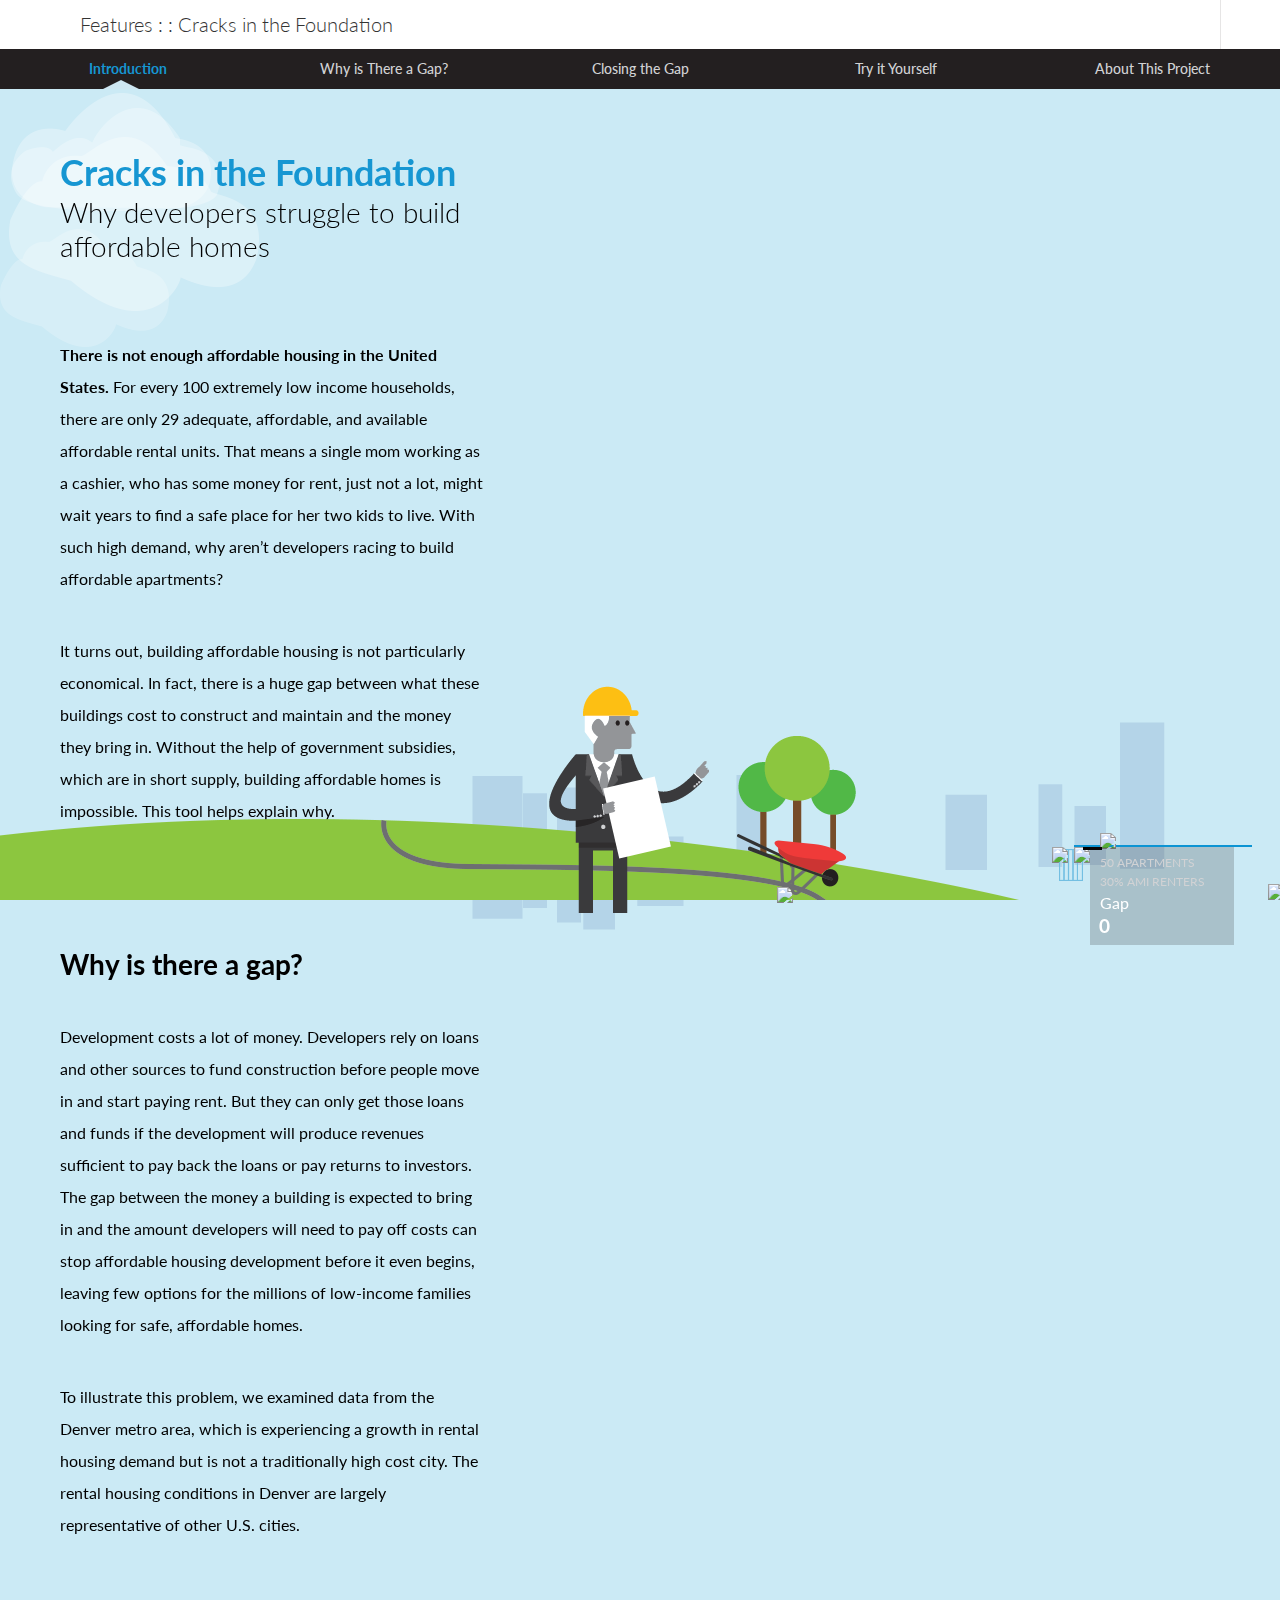
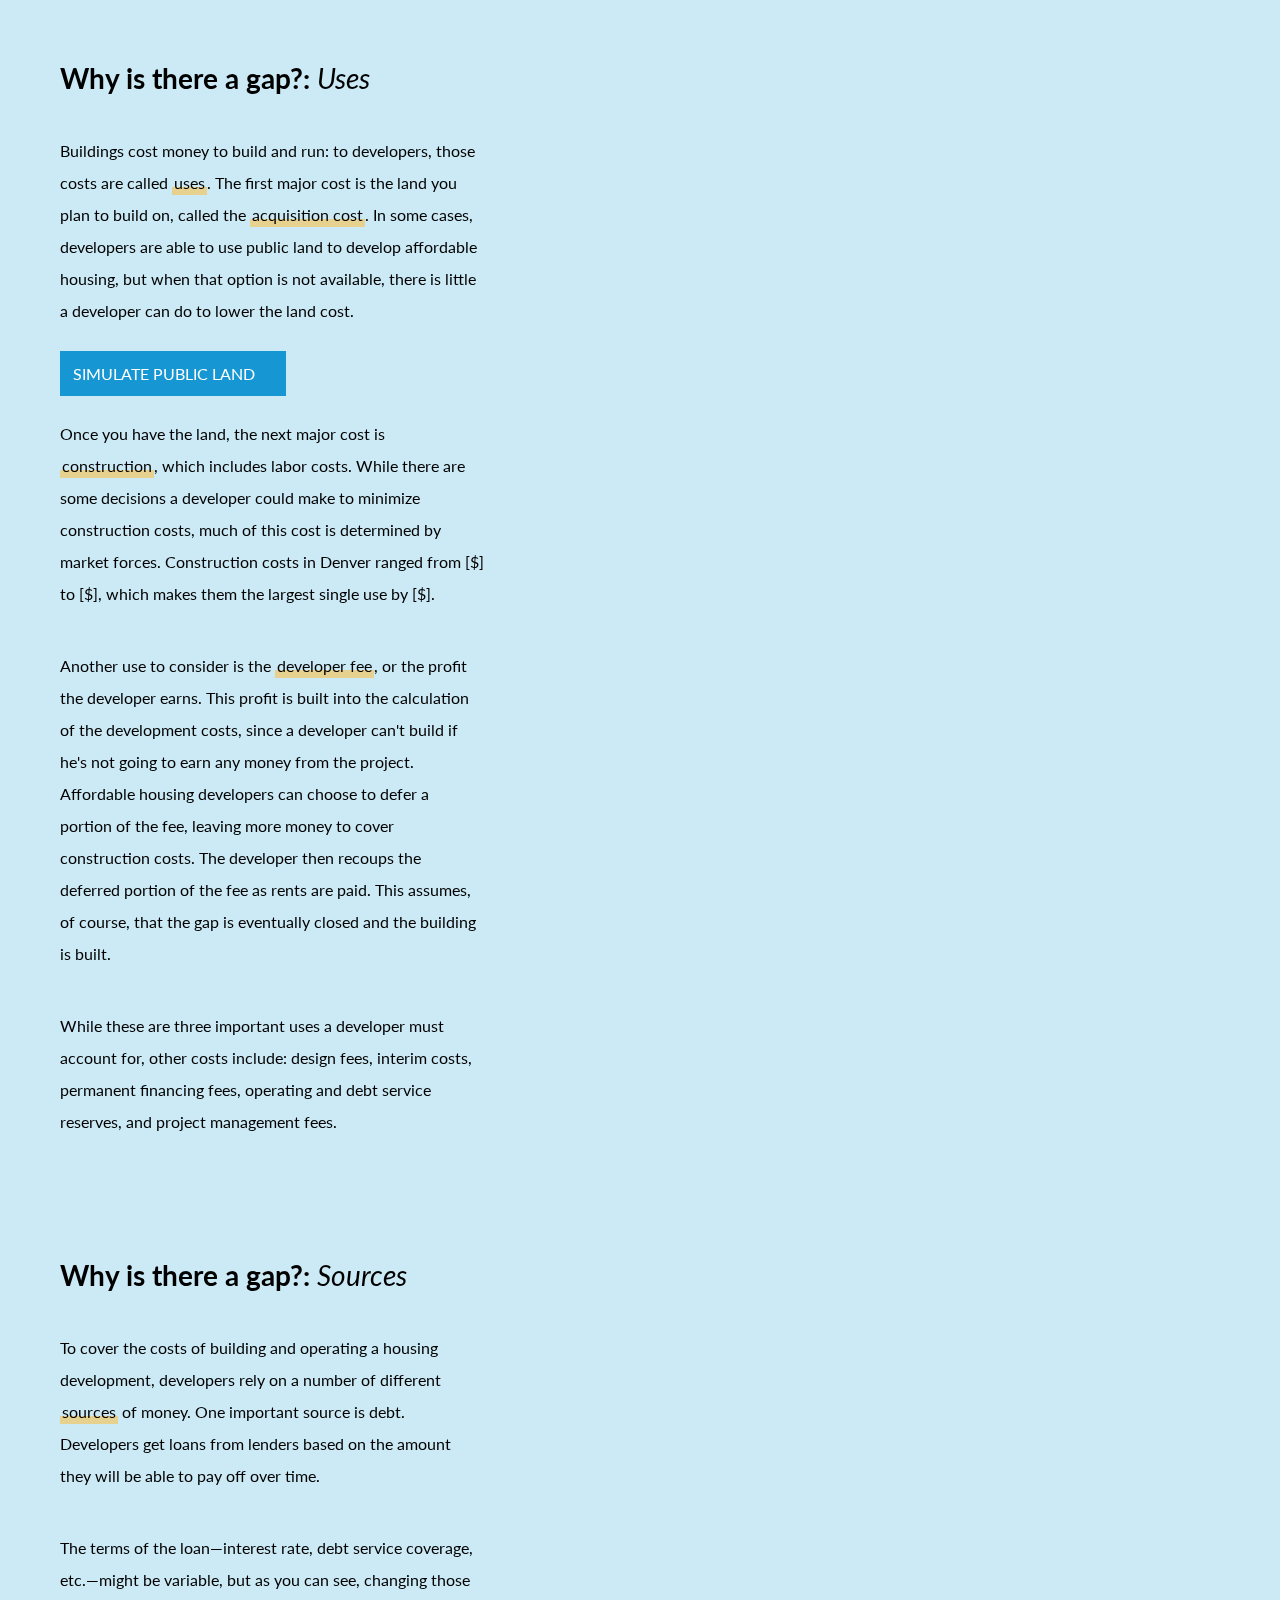
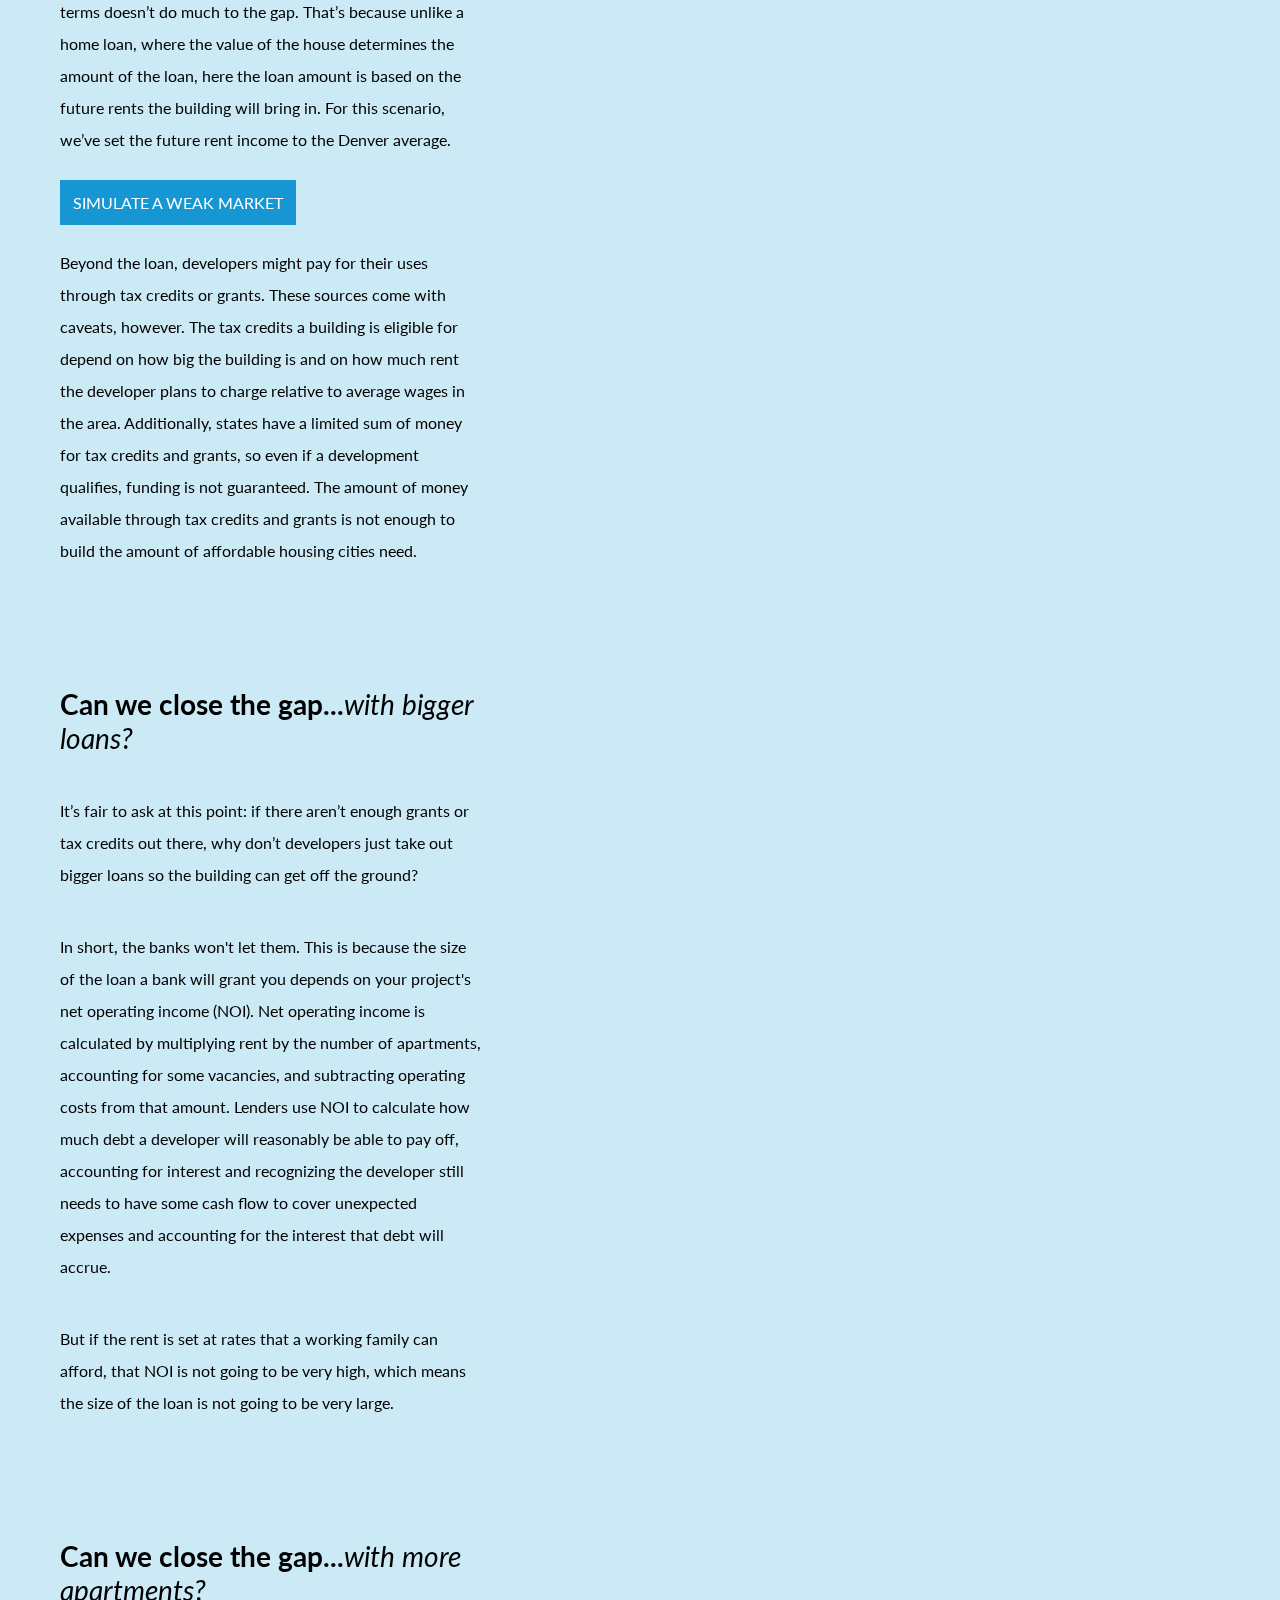
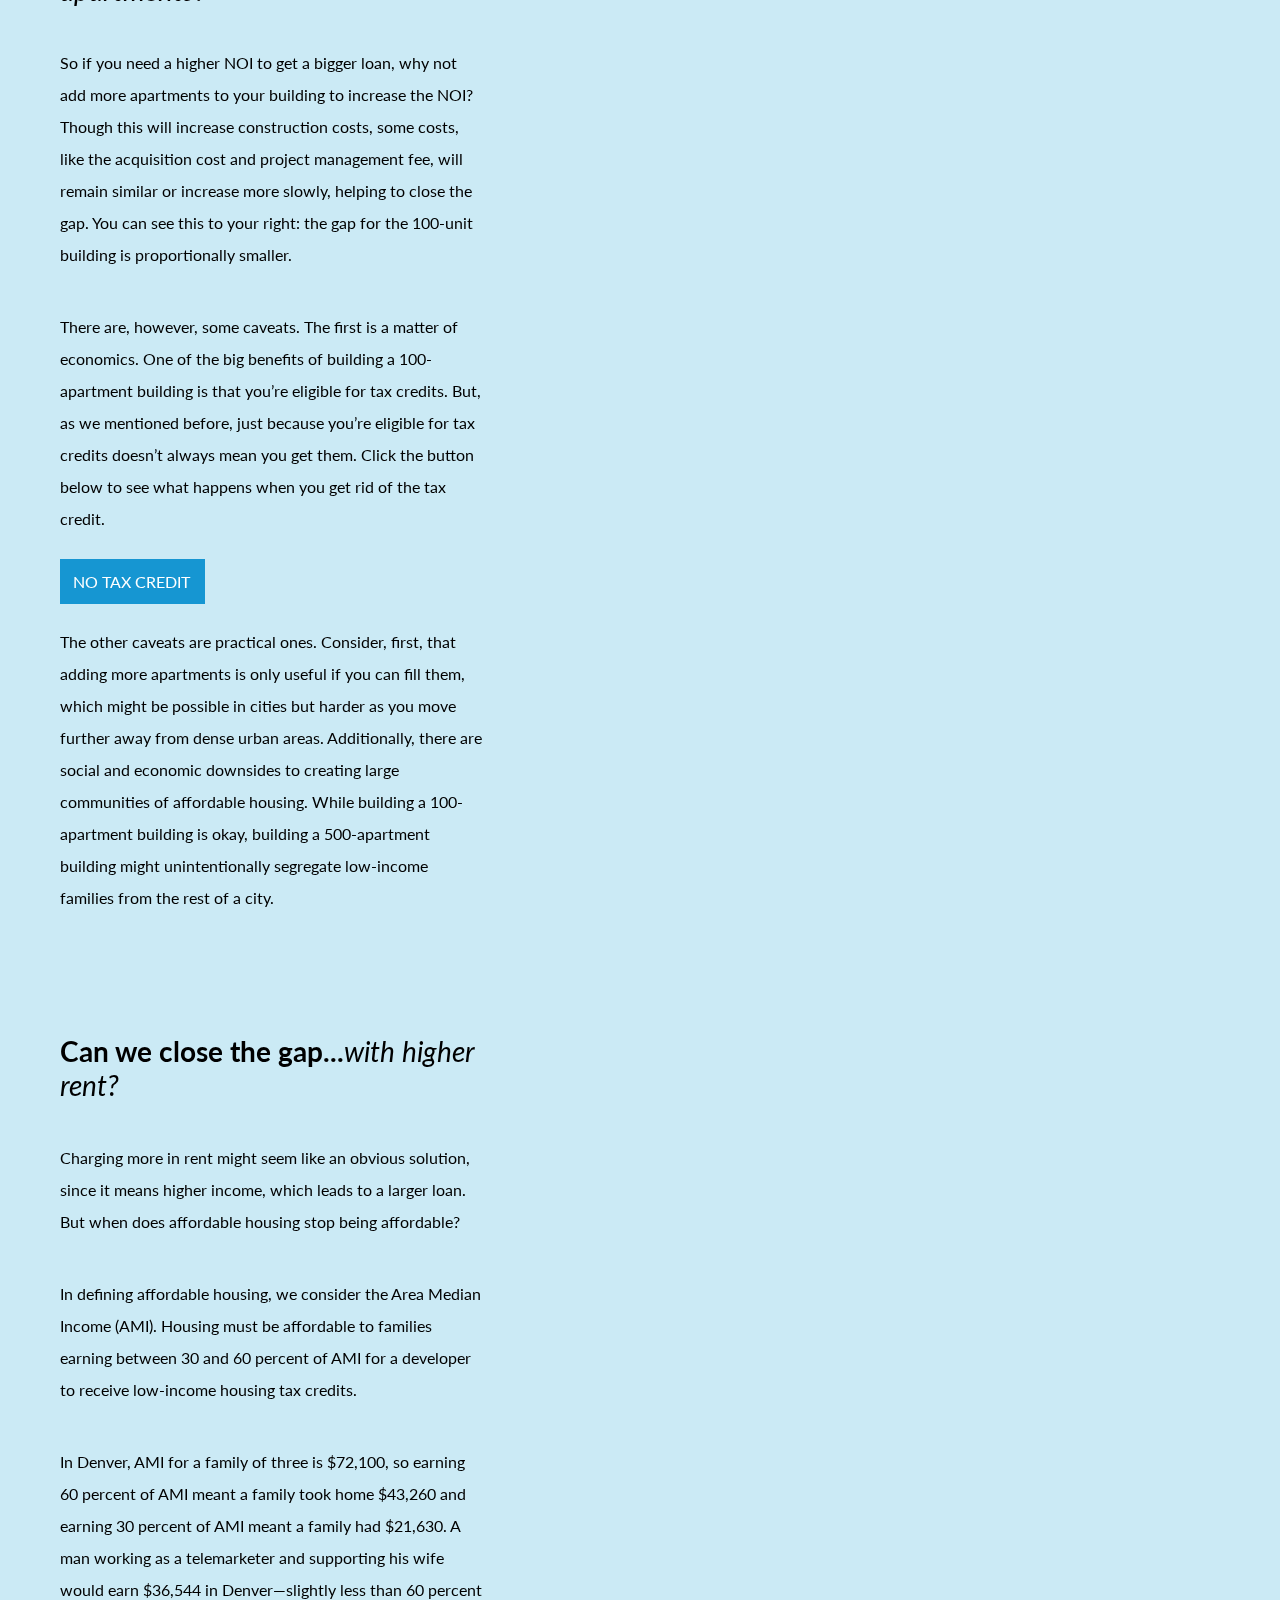
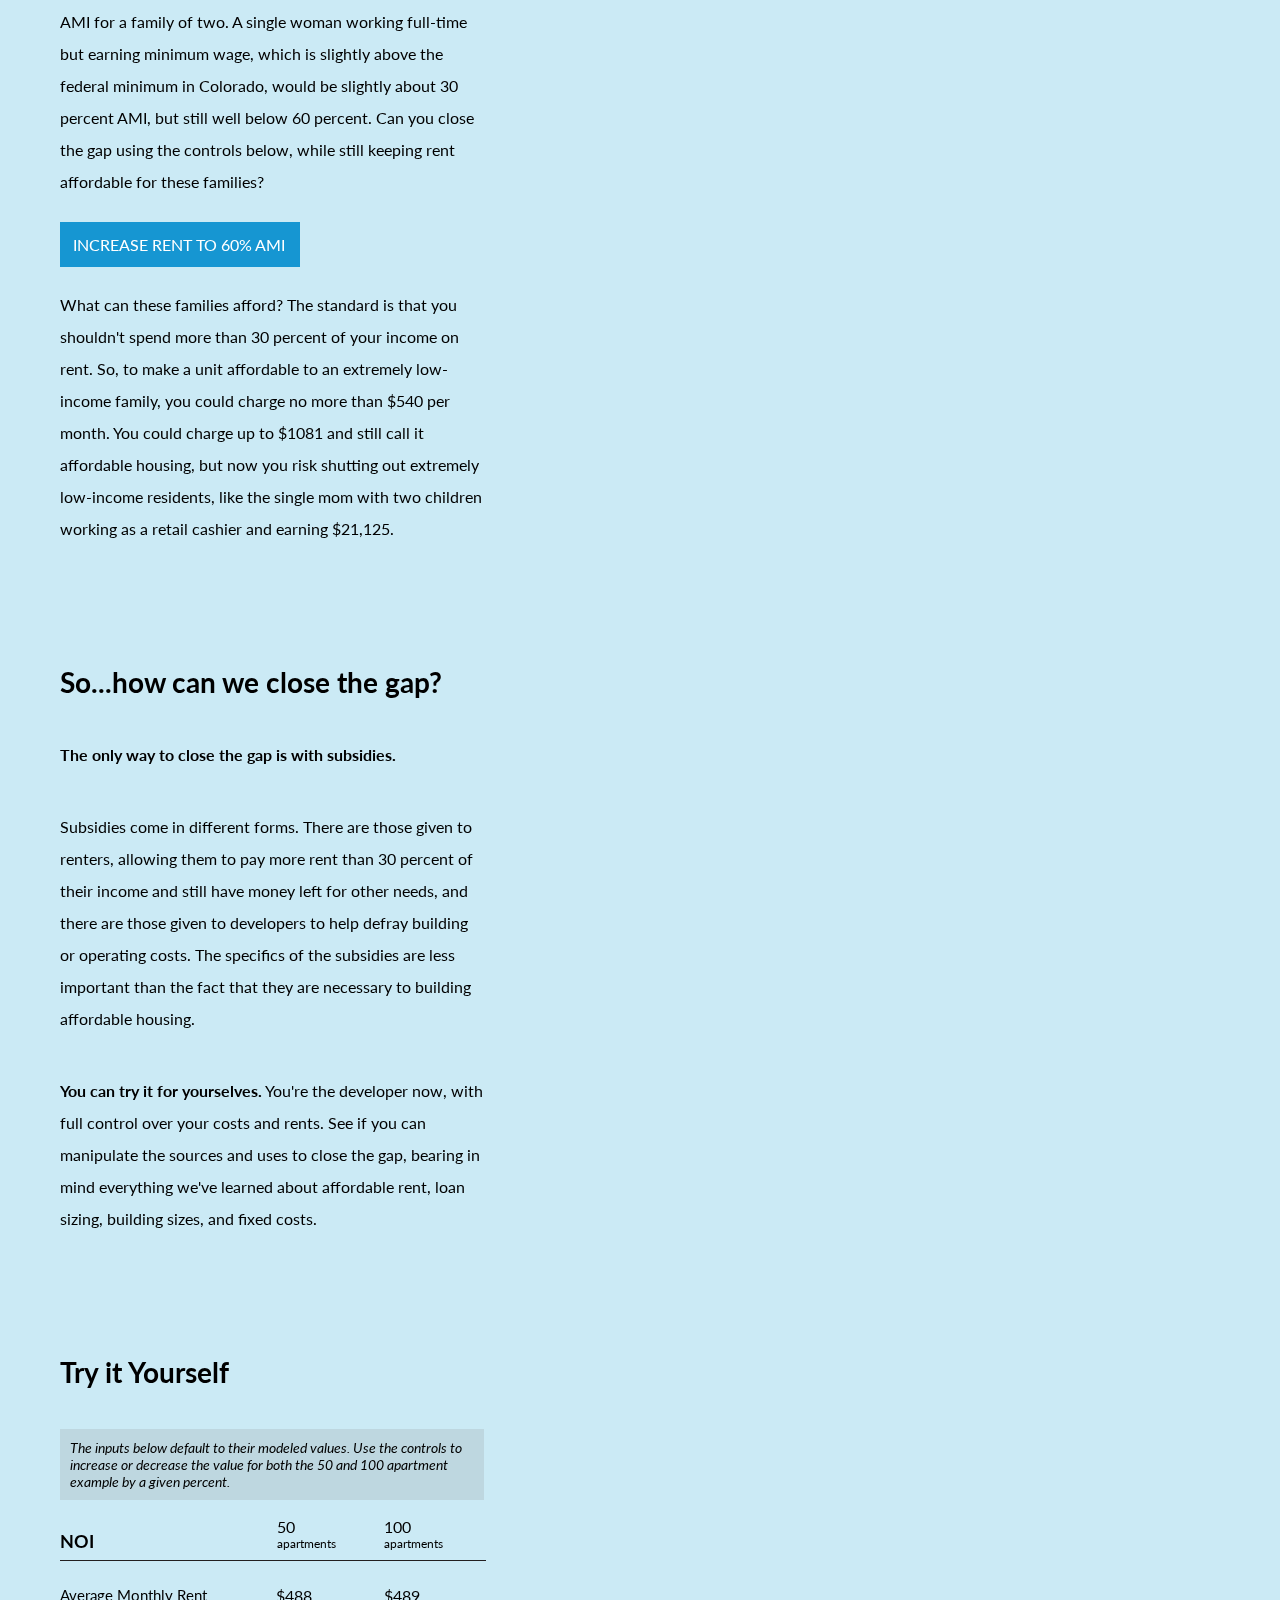
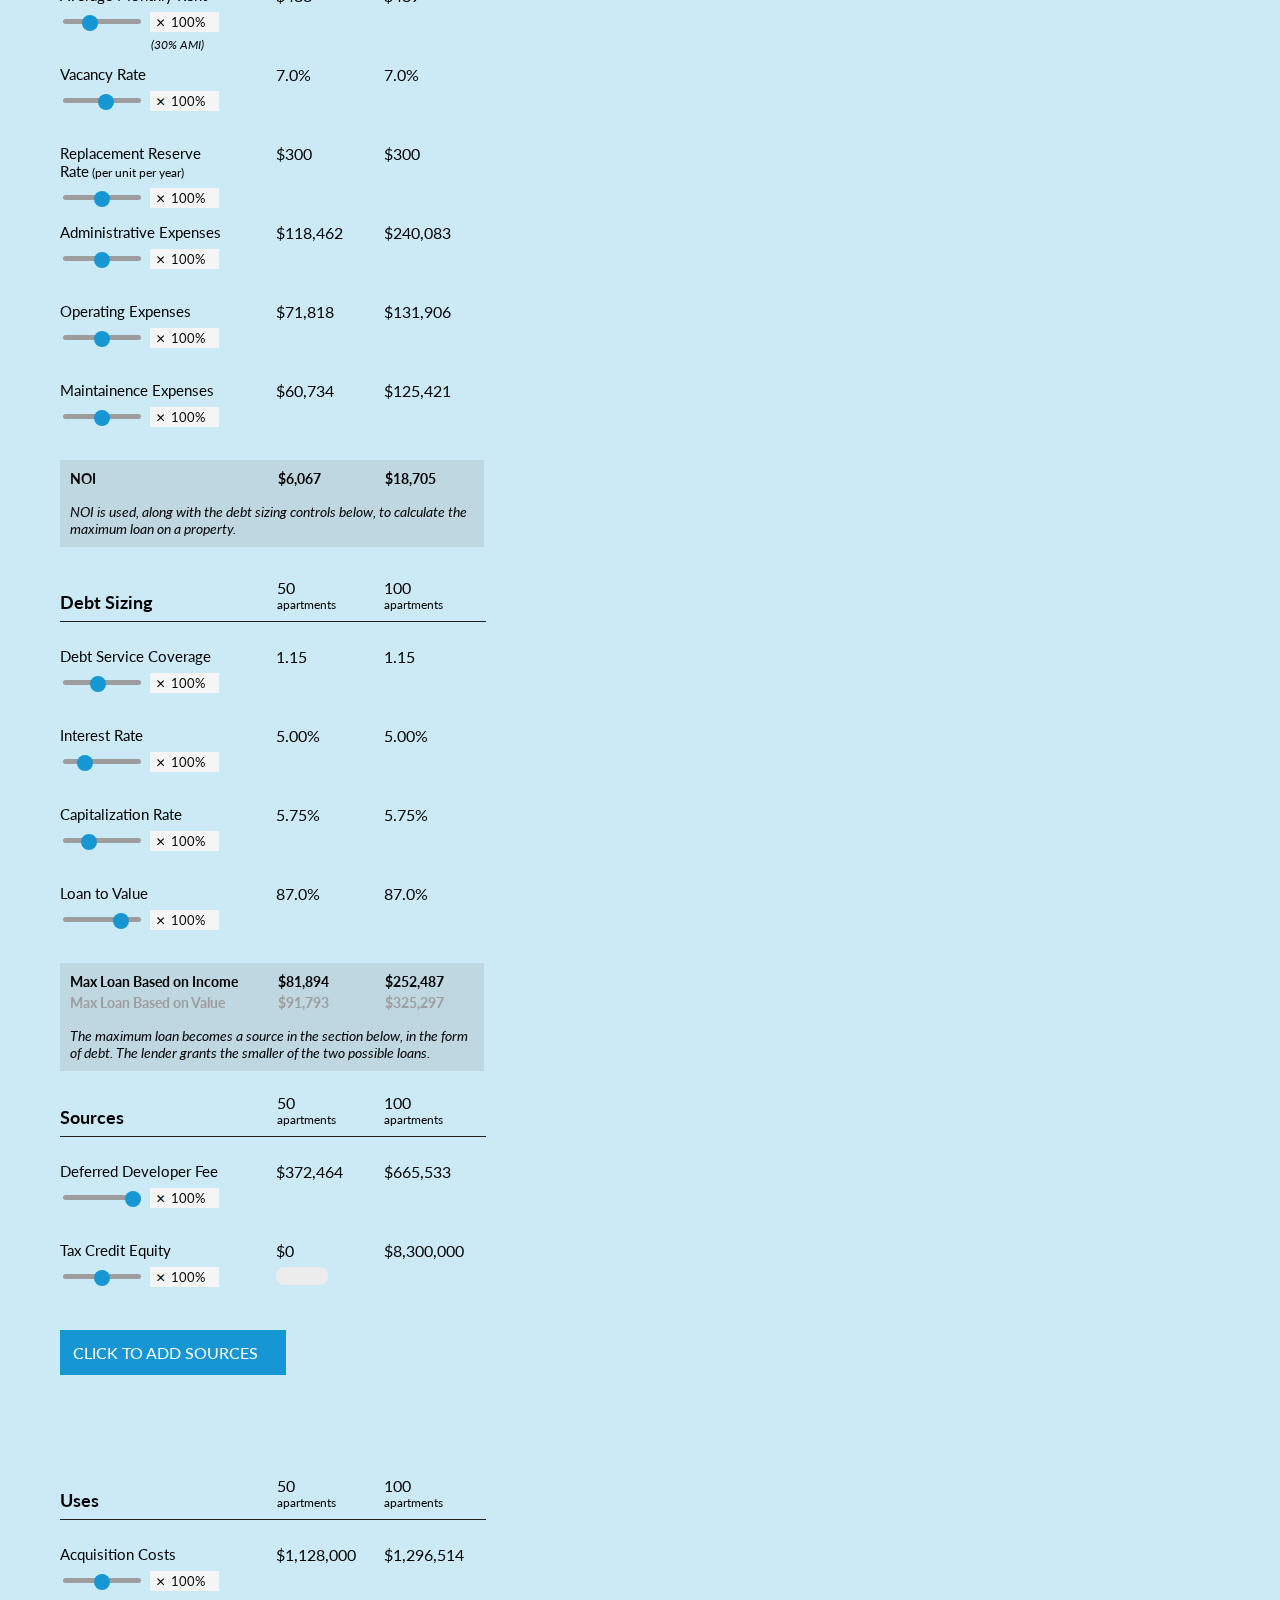
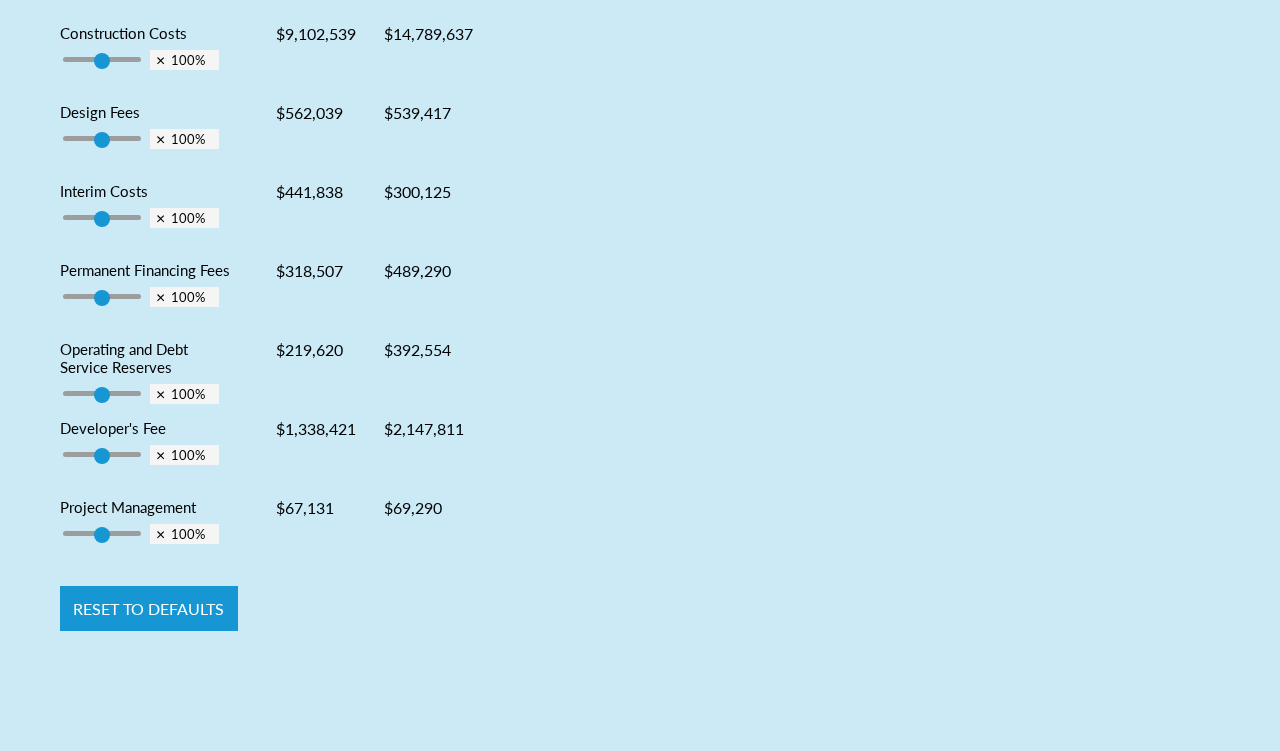
==== commit e74f4ab5: "some mobile layout stuff" ====
--- a/index.html
+++ b/index.html
@@ -57,6 +57,7 @@
 
 <span id = "small_desktop"></span>
 <span id = "mobile"></span>
+<span id = "tablet"></span>
 
 <div id="header-pinned" class="no-touch">
 
@@ -529,7 +530,7 @@
 				<div id = "i_bar_50" class="i_bar"></div>
 			</div>
 			<div id = "gap_container_50" class="gap_container">
-				<div id = "gap_label_50" class="gap_label"><span>50 apartments</span><span><i id = "gap_container_50_ami">30</i>% AMI renters</span>Gap</div>
+				<div id = "gap_label_50" class="gap_label"><span class = "gap_apt_label">50 apartments</span><span class="gap_ami_label"><i id = "gap_container_50_ami">30</i>% AMI renters</span>Gap</div>
 				<div id = "gap_amount_50" class="gap_amount">0</div>
 			</div>
 			<div id ="balcony_top_50" class="balcony_top balcony">
@@ -540,34 +541,42 @@
 			</div>
 			<div id ="windows_bottom_50" class="windows_bottom windows">
 				<div class = "full_windows_50 door">
-					<img src = "images/doorWindowsFilled.png">
+					<img class = "desktop_window"src = "images/doorWindowsFilled.png">
+					<img class = "mobile_window" src = "images/mobile/doorWindowsFilled.png">
 				</div>
 				<div class = "empty_windows_50 door">
-					<img src = "images/doorWindowsEmpty.png">
+					<img class = "desktop_window"src = "images/doorWindowsEmpty.png">
+					<img class = "mobile_window" src = "images/mobile/doorWindowsEmpty.png">
 				</div>
 			</div>
 			<div id ="windows_middle_50" class="windows_middle windows">
 					<div class = "full_windows_50">
-						<img src = "images/filledWindows.png">
+						<img class = "desktop_window"src = "images/filledWindows.png">
+						<img class = "mobile_window" src = "images/mobile/filledWindows.png">
 					</div>
 					<div class = "empty_windows_50">
-						<img src = "images/emptyWindows.png">
+						<img class = "desktop_window"src = "images/emptyWindows.png">
+						<img class = "mobile_window" src = "images/mobile/emptyWindows.png">
 					</div>			
 			</div>
 			<div id ="windows_top_50" class="windows_top windows">
 					<div class = "full_windows_50">
-						<img src = "images/filledWindows.png">
+						<img class = "desktop_window"src = "images/filledWindows.png">
+						<img class = "mobile_window" src = "images/mobile/filledWindows.png">
 					</div>
 					<div class = "empty_windows_50">
-						<img src = "images/emptyWindows.png">
+						<img class = "desktop_window"src = "images/emptyWindows.png">
+						<img class = "mobile_window" src = "images/mobile/emptyWindows.png">
 					</div>	
 			</div>
 			<div id ="windows_roof_50" class="windows_roof windows">
 					<div class = "full_windows_50 roof">
-						<img src = "images/roofWindowsFilled.png">
+						<img class = "desktop_window"src = "images/roofWindowsFilled.png">
+						<img class = "mobile_window" src = "images/mobile/roofWindowsFilled.png">
 					</div>
 					<div class = "empty_windows_50 roof">
-						<img src = "images/roofWindowsEmpty.png">
+						<img class = "desktop_window"src = "images/roofWindowsEmpty.png">
+						<img class = "mobile_window" src = "images/mobile/roofWindowsEmpty.png">
 					</div>	
 			</div>
 		</div>
@@ -585,7 +594,7 @@
 				<div id = "i_bar_100" class="i_bar"></div>
 			</div>
 			<div id = "gap_container_100" class="gap_container">
-				<div id = "gap_label_50" class="gap_label"><span>100 apartments</span><span><i id = "gap_container_100_ami">30</i>% AMI renters</span>Gap</div>
+				<div id = "gap_label_50" class="gap_label"><span class = "gap_apt_label">100 apartments</span><span class="gap_ami_label"><i id = "gap_container_100_ami">30</i>% AMI renters</span>Gap</div>
 				<div id = "gap_amount_100" class="gap_amount">0</div>
 			</div>
 			<div id ="balcony_top_100" class="balcony_top balcony">
@@ -596,49 +605,63 @@
 			</div>
 			<div id ="windows_bottom_100" class="windows_bottom windows">
 				<div class = "full_windows_100 door">
-					<img src = "images/doorWindowsFilled.png">
+					<img class = "desktop_window"src = "images/doorWindowsFilled.png">
+					<img class = "mobile_window" src = "images/mobile/doorWindowsFilled.png">
 				</div>
 				<div class = "empty_windows_100 door">
-					<img src = "images/doorWindowsEmpty.png">
-				</div>			</div>
+					<img class = "desktop_window"src = "images/doorWindowsEmpty.png">
+					<img class = "mobile_window" src = "images/mobile/doorWindowsEmpty.png">
+				</div>	
+			</div>
 			<div id ="windows_middle1_100" class="windows_middle windows">
 					<div class = "full_windows_100">
-						<img src = "images/filledWindows.png">
+						<img class = "desktop_window"src = "images/filledWindows.png">
+						<img class = "mobile_window" src = "images/mobile/filledWindows.png">
 					</div>
 					<div class = "empty_windows_100">
-						<img src = "images/emptyWindows.png">
+						<img class = "desktop_window"src = "images/emptyWindows.png">
+						<img class = "mobile_window" src = "images/mobile/emptyWindows.png">
 					</div>				</div>
 			<div id ="windows_middle2_100" class="windows_middle windows">
 					<div class = "full_windows_100">
-						<img src = "images/filledWindows.png">
+						<img class = "desktop_window"src = "images/filledWindows.png">
+						<img class = "mobile_window" src = "images/mobile/filledWindows.png">
 					</div>
 					<div class = "empty_windows_100">
-						<img src = "images/emptyWindows.png">
+						<img class = "desktop_window"src = "images/emptyWindows.png">
+						<img class = "mobile_window" src = "images/mobile/emptyWindows.png">
 					</div>				</div>
 			<div id ="windows_middle3_100" class="windows_middle windows">
 					<div class = "full_windows_100">
-						<img src = "images/filledWindows.png">
+						<img class = "desktop_window"src = "images/filledWindows.png">
+						<img class = "mobile_window" src = "images/mobile/filledWindows.png">
 					</div>
 					<div class = "empty_windows_100">
-						<img src = "images/emptyWindows.png">
+						<img class = "desktop_window"src = "images/emptyWindows.png">
+						<img class = "mobile_window" src = "images/mobile/emptyWindows.png">
 					</div>				</div>
 			<div id ="windows_top_100" class="windows_top windows">
 					<div class = "full_windows_100">
-						<img src = "images/filledWindows.png">
+						<img class = "desktop_window"src = "images/filledWindows.png">
+						<img class = "mobile_window" src = "images/mobile/filledWindows.png">
 					</div>
 					<div class = "empty_windows_100">
-						<img src = "images/emptyWindows.png">
+						<img class = "desktop_window"src = "images/emptyWindows.png">
+						<img class = "mobile_window" src = "images/mobile/emptyWindows.png">
 					</div>				</div>
 			<div id ="windows_roof_100" class="windows_roof windows">
 					<div class = "full_windows_100 roof">
-						<img src = "images/roofWindowsFilled.png">
+						<img class = "desktop_window"src = "images/roofWindowsFilled.png">
+						<img class = "mobile_window" src = "images/mobile/roofWindowsFilled.png">
 					</div>
 					<div class = "empty_windows_100 roof">
-						<img src = "images/roofWindowsEmpty.png">
+						<img class = "desktop_window"src = "images/roofWindowsEmpty.png">
+						<img class = "mobile_window" src = "images/mobile/roofWindowsEmpty.png">
 					</div>	
 			</div>
 		</div>
 	</div>
+	<div id = "mobile_spacer"></div>
 	<div class = "page-break"></div>
 
 	<h2 id = "print_output_label">Results</h2>
--- a/css/main.css
+++ b/css/main.css
@@ -1,3 +1,164 @@
+body{
+	background-color: #cbeaf5;
+	font-family: Lato;
+	margin: 0;
+}
+*:focus{
+	outline: 0;
+}
+
+/***************************************************************************/
+/***************************** MOBILE BUILDING *****************************/
+/***************************************************************************/
+@media (max-width:484px){
+	.total_building{
+		width: 100px !important;
+	}
+	.built_building{
+		width: 101px !important;
+	}
+	#building_container_50{
+		right: -40;
+	}
+	.empty_windows_50.door img, .empty_windows_100.door img ,.full_windows_50.door img, .full_windows_100.door img {
+    	margin-left: 0 !important;
+    	left: 0 !important;
+	}
+     #mobile{
+     	display: block !important;
+     }
+     .mobile_window{
+     	display: block !important;
+     }     
+     .desktop_window{
+     	display: none;
+     }
+     .windows_roof{
+     	margin-left: -32 !important;
+     }
+     #noi, #debt_sizing, #uses, #sources, h4, h1, h2, p, #top_instruction, .button_text, #reset-button {
+     	margin-left: 20px !important;
+     }
+     #noi, #debt_sizing, #uses, #sources{
+     	width: calc(100% - 40px) !important;
+     }
+     p, h2, h1, h4{
+     	width: calc(100% - 40px) !important;
+     }
+     .header_wrapper{
+     	width: 100% !important;
+     }
+     .header_title{
+     	width: 123px !important;
+     }
+     .header_50{
+     	margin-right: 20px !important;
+     }
+     #top_instruction{
+     	width: calc(100% - 60px) !important;	
+     }
+     .explainer{
+     	/*width: calc(100% - 60px) !important;	*/
+     	width: calc(100% - 20px) !important;
+     }
+	.s50_label, .s50_noi_label, .s100_noi_label, .s50_blank_label, .s100_blank_label {
+	    margin-left: -20px !important;
+	    font-size: 13px !important;
+	    width: 101px !important;
+	}
+	.s100_label{
+	    margin-left: -20px !important;
+	    font-size: 13px !important;
+	    width: 1px !important;
+	}
+	#debt_marker_100{
+		left: calc(100% - 21px) !important;
+	}
+	.control_container label{
+		font-size: 13px !important;
+    	width: 111px !important;
+    	margin-right: 37px !important;
+	}
+	input[type=text] {
+		clear: both !important;
+		margin-left: 22px !important;
+	}
+	.control_container.tall{
+		height: 129px !important;
+	}
+	.control_container{
+		height: 109px !important;
+		width: 100%	 !important;
+	}
+	.control_container.ami_label{
+		height: 0px !important;
+	}
+	#ami_label{
+		text-indent: 19px !important;
+	}
+	.multiplier{
+    	top: 30px !important;
+    	left: -81px !important;
+	}
+	.gap_apt_label{
+	    position: fixed;
+	    bottom: 24px;
+	    padding: 3px;
+	    color: black !important;
+	    margin-left: -14px;
+	}
+	.gap_ami_label{
+	    position: fixed;
+	    bottom: 4px;
+	    padding: 3px;
+	    color: black !important;
+	    margin-left: -14px;
+	}
+	.gap_container{
+    	width: 124px !important;
+    	height: 58px !important;
+    	left: -1px !important;
+	}
+	.gap_amount{
+		font-size: 16px !important;
+	}
+
+}
+.mobile_window{
+	display: none;
+}
+#mobile{
+	width: 0;
+	height: 0;
+	top: 0;
+	left: 0;
+	position: fixed;
+	display: none;
+}
+
+/***************************************************************************/
+/********************************* TABLET **********************************/
+/***************************************************************************/
+@media (max-width:943px){
+     #tablet{
+     	display: block !important;
+     } 
+     #mobile_spacer{
+     	height: 200px !important;
+     }    
+}
+#mobile_spacer{
+	height: 0px;
+}
+#tablet{
+	width: 0;
+	height: 0;
+	top: 0;
+	left: 0;
+	position: fixed;
+	display: none;
+}
+
 /***************************************************************************/
 /***************************** MOBILE IMAGES *******************************/
 /***************************************************************************/
@@ -11,6 +172,18 @@
      	display: block !important;
      }     
 }
+@media (max-width:716px){
+	#leftHill,#trees, #crane, #cloud2, #contractor, #mouth_container, #hand, #credits, #text_credits{
+		display: none !important;
+	}
+}
+@media (max-width:484px){
+	#leftHill,#trees, #crane, #cloud1, #buildings_rightHill, #buildings_leftHill{
+		display: none !important;
+	}
+}
+
+
 #small_desktop{
 	width: 0;
 	height: 0;
@@ -20,16 +193,6 @@
 	display: none;
 }
 
-
-
-body{
-	background-color: #cbeaf5;
-	font-family: Lato;
-	margin: 0;
-}
-*:focus{
-	outline: 0;
-}
 /***************************************************************************/
 /*************************** TEMP CONTROLS ***************************/
 /***************************************************************************/
@@ -322,7 +485,7 @@
 }
 #rightHillDirt{
 	bottom: 0px;
-	right: 0px;
+	right: -4px;
 	z-index: 2;
 }
 #rightHill{
--- a/css/print.css
+++ b/css/print.css
@@ -0,0 +1,152 @@
+body{
+	background-color: transparent !important;
+	-webkit-print-color-adjust: exact; 
+}
+input[type=range]{
+	display: none;
+}
+.control_container:not(.new_source) input[type=text]{
+	position: absolute;
+    left: 220px;
+    margin-top: -2px;
+}
+input[type=text]{
+	background: transparent;
+}
+.control_container.tax_credit_equity input[type=text]{
+	left: 160px;	
+}
+.multiplier{
+	left: -48px;
+	top: -2px;
+	background: transparent;
+}
+#ami_label{
+    text-indent: 153px;
+    top: -58px;
+}
+.control_container label {
+    width: 133px;
+    margin-right: 64px;
+}
+#ground_container{
+	display: none;
+}
+.help-button{
+	display: none;
+}
+
+.rollover{
+	display: inline;
+    text-decoration: none;
+    height: 20px;
+    padding-left: 0px;
+    padding-right: 0px;
+    border-bottom: none;
+    box-shadow: none;
+    cursor: pointer;
+}
+.button_text, #reset-button, #click_to_add_sources, #report_button{
+	background-color: transparent;
+	color: black;
+	border: 2px solid black;
+}
+
+#print_credits{
+	display: block;
+	margin-left: 50px;
+}
+.close_button{
+	display: none;
+}
+#header-pinned, #subNav{
+	display: none;
+}
+p{
+	width: 6.5in;
+}
+.explainer{
+    background: transparent;
+    border: 1px dashed black;
+}
+h1{
+	margin-top: 1in;
+}
+#print_nhc{
+	margin-top: 20px;
+	display: inline-block;
+}
+#print_nhc img{
+    height: .35in;
+    margin-top: 2px;		
+}
+#print_urban{
+	margin-top: 20px;
+	margin-left: 60px;
+	margin-right: 20px;
+	float: left;
+	display: block;
+}
+#print_urban img{
+	height: .5in;
+}
+#print_logos{
+	display: block;
+    position: absolute;
+    right: 13px;
+    top: 0;
+}
+.building{
+	display: none !important;
+}
+
+#print_output{
+    display: block;
+    clear: both;
+    width: 7in;
+    height: 2in;
+    margin-left: 60px;
+}
+.print_gap_label{
+	margin-bottom: 15px;
+}
+.print_gap_label span{
+	font-size: 10pt;
+    display: inline-block;
+    text-transform: uppercase;
+    margin-right: 10px;
+}
+
+.print_gap_label span i{
+	font-style: normal;
+}
+
+#print_left{
+	width: 3in;
+	float: left;
+}
+#print_right{
+	width: 3in;
+	margin-left: .5in;
+	display: inline-block;
+}
+.print_cost_amount, .print_gap_amount, .print_sources_amount{
+	float: right;
+	clear: right;
+}
+.print_label{
+	float: left;
+	clear: both;
+	font-weight: bold;
+	height: 24px;
+}
+.print_sources_amount{
+	padding-bottom: 3px;
+    border-bottom: 1px solid black;
+    padding-left: 40px;
+
+}
+#print_output_label{
+	display: block;
+}
+.page-break { height:0; page-break-after:always; margin:0; border-top:none; }--- a/css/print.css
+++ b/css/print.css
@@ -0,0 +1,152 @@
+body{
+	background-color: transparent !important;
+	-webkit-print-color-adjust: exact; 
+}
+input[type=range]{
+	display: none;
+}
+.control_container:not(.new_source) input[type=text]{
+	position: absolute;
+    left: 220px;
+    margin-top: -2px;
+}
+input[type=text]{
+	background: transparent;
+}
+.control_container.tax_credit_equity input[type=text]{
+	left: 160px;	
+}
+.multiplier{
+	left: -48px;
+	top: -2px;
+	background: transparent;
+}
+#ami_label{
+    text-indent: 153px;
+    top: -58px;
+}
+.control_container label {
+    width: 133px;
+    margin-right: 64px;
+}
+#ground_container{
+	display: none;
+}
+.help-button{
+	display: none;
+}
+
+.rollover{
+	display: inline;
+    text-decoration: none;
+    height: 20px;
+    padding-left: 0px;
+    padding-right: 0px;
+    border-bottom: none;
+    box-shadow: none;
+    cursor: pointer;
+}
+.button_text, #reset-button, #click_to_add_sources, #report_button{
+	background-color: transparent;
+	color: black;
+	border: 2px solid black;
+}
+
+#print_credits{
+	display: block;
+	margin-left: 50px;
+}
+.close_button{
+	display: none;
+}
+#header-pinned, #subNav{
+	display: none;
+}
+p{
+	width: 6.5in;
+}
+.explainer{
+    background: transparent;
+    border: 1px dashed black;
+}
+h1{
+	margin-top: 1in;
+}
+#print_nhc{
+	margin-top: 20px;
+	display: inline-block;
+}
+#print_nhc img{
+    height: .35in;
+    margin-top: 2px;		
+}
+#print_urban{
+	margin-top: 20px;
+	margin-left: 60px;
+	margin-right: 20px;
+	float: left;
+	display: block;
+}
+#print_urban img{
+	height: .5in;
+}
+#print_logos{
+	display: block;
+    position: absolute;
+    right: 13px;
+    top: 0;
+}
+.building{
+	display: none !important;
+}
+
+#print_output{
+    display: block;
+    clear: both;
+    width: 7in;
+    height: 2in;
+    margin-left: 60px;
+}
+.print_gap_label{
+	margin-bottom: 15px;
+}
+.print_gap_label span{
+	font-size: 10pt;
+    display: inline-block;
+    text-transform: uppercase;
+    margin-right: 10px;
+}
+
+.print_gap_label span i{
+	font-style: normal;
+}
+
+#print_left{
+	width: 3in;
+	float: left;
+}
+#print_right{
+	width: 3in;
+	margin-left: .5in;
+	display: inline-block;
+}
+.print_cost_amount, .print_gap_amount, .print_sources_amount{
+	float: right;
+	clear: right;
+}
+.print_label{
+	float: left;
+	clear: both;
+	font-weight: bold;
+	height: 24px;
+}
+.print_sources_amount{
+	padding-bottom: 3px;
+    border-bottom: 1px solid black;
+    padding-left: 40px;
+
+}
+#print_output_label{
+	display: block;
+}
+.page-break { height:0; page-break-after:always; margin:0; border-top:none; }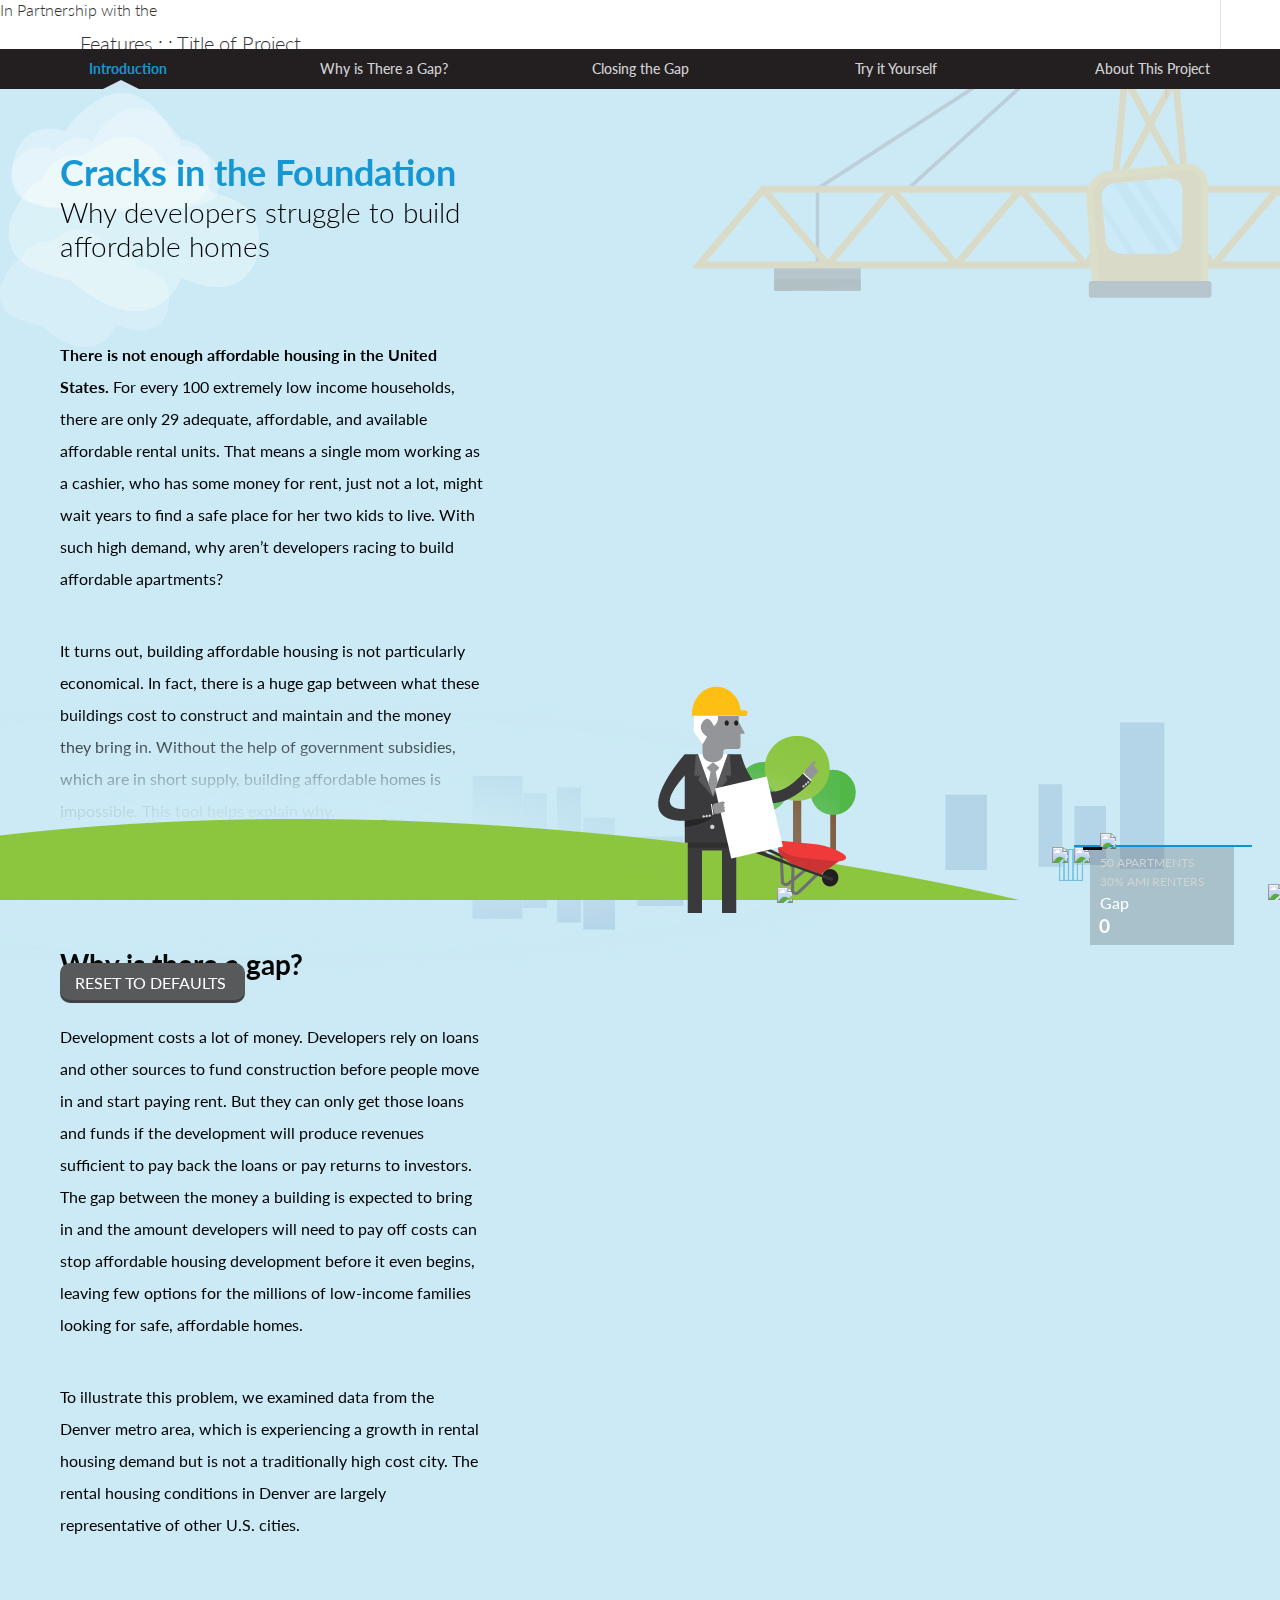
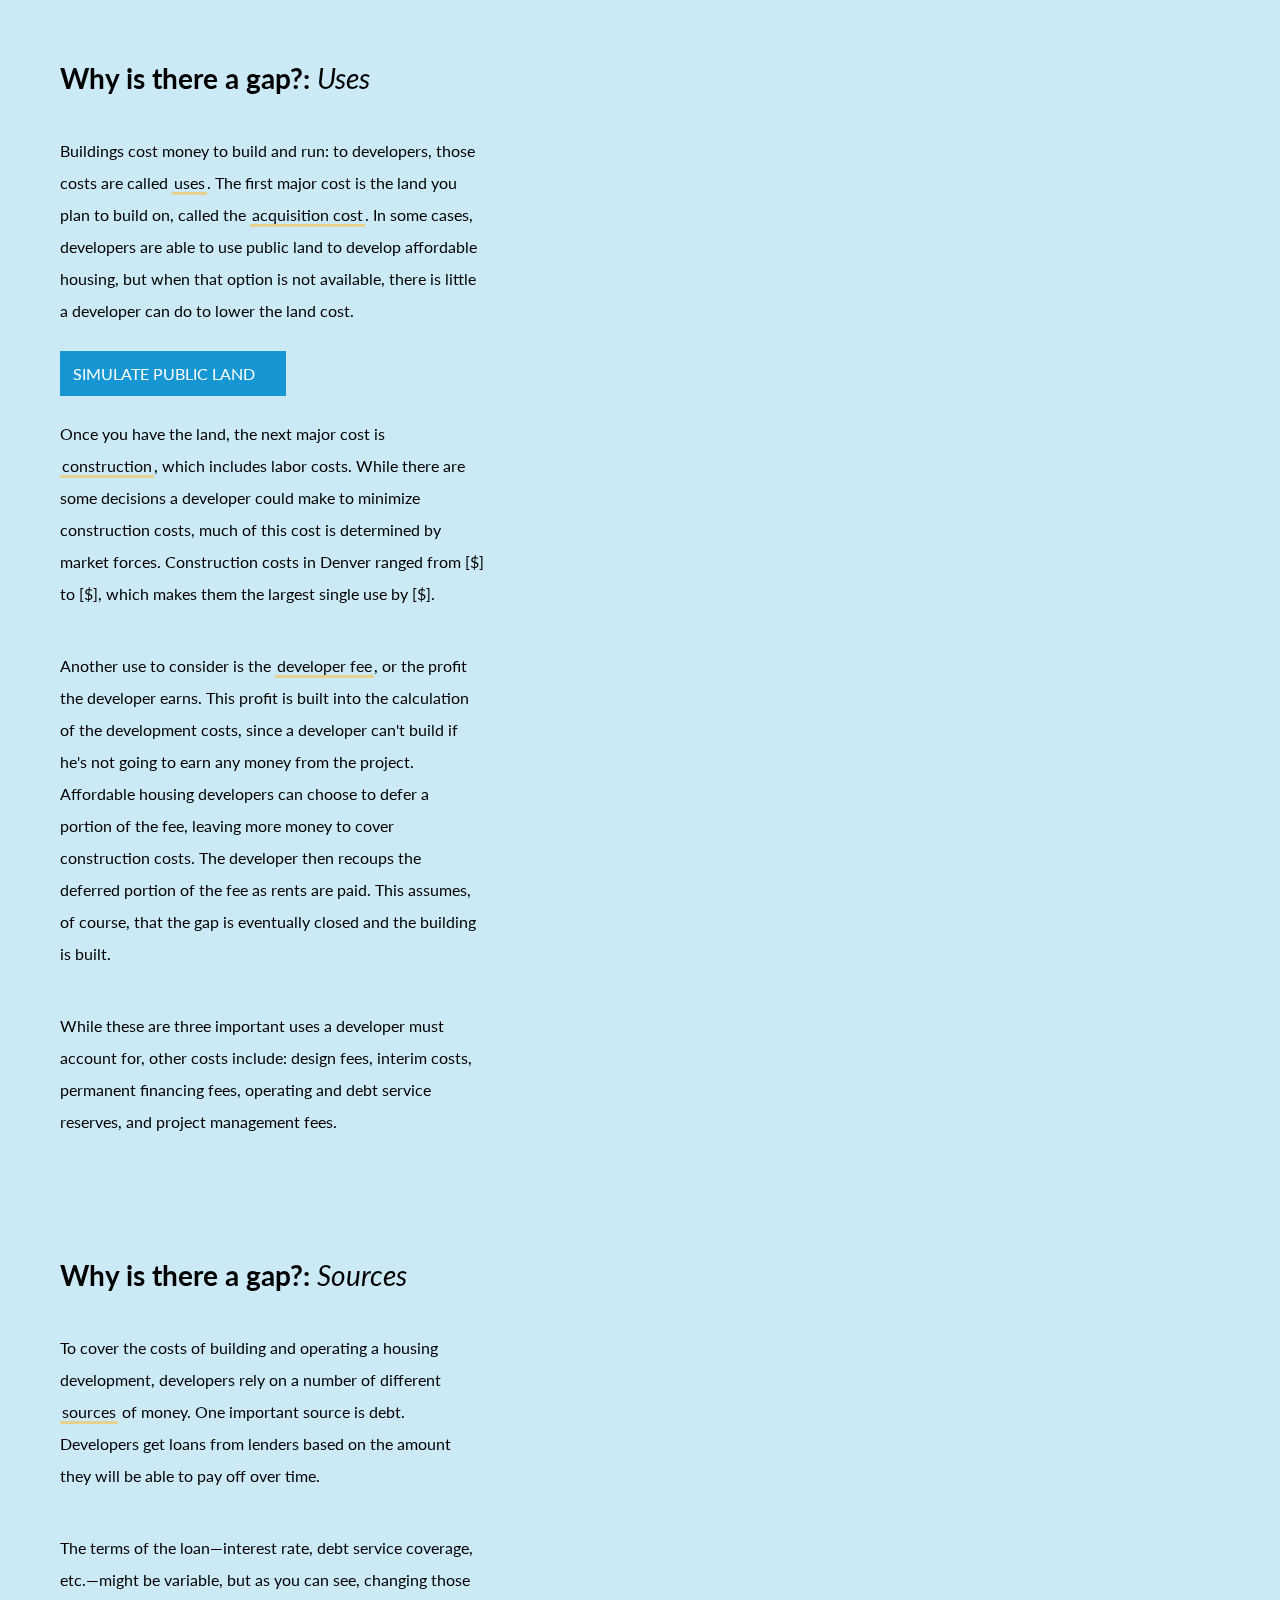
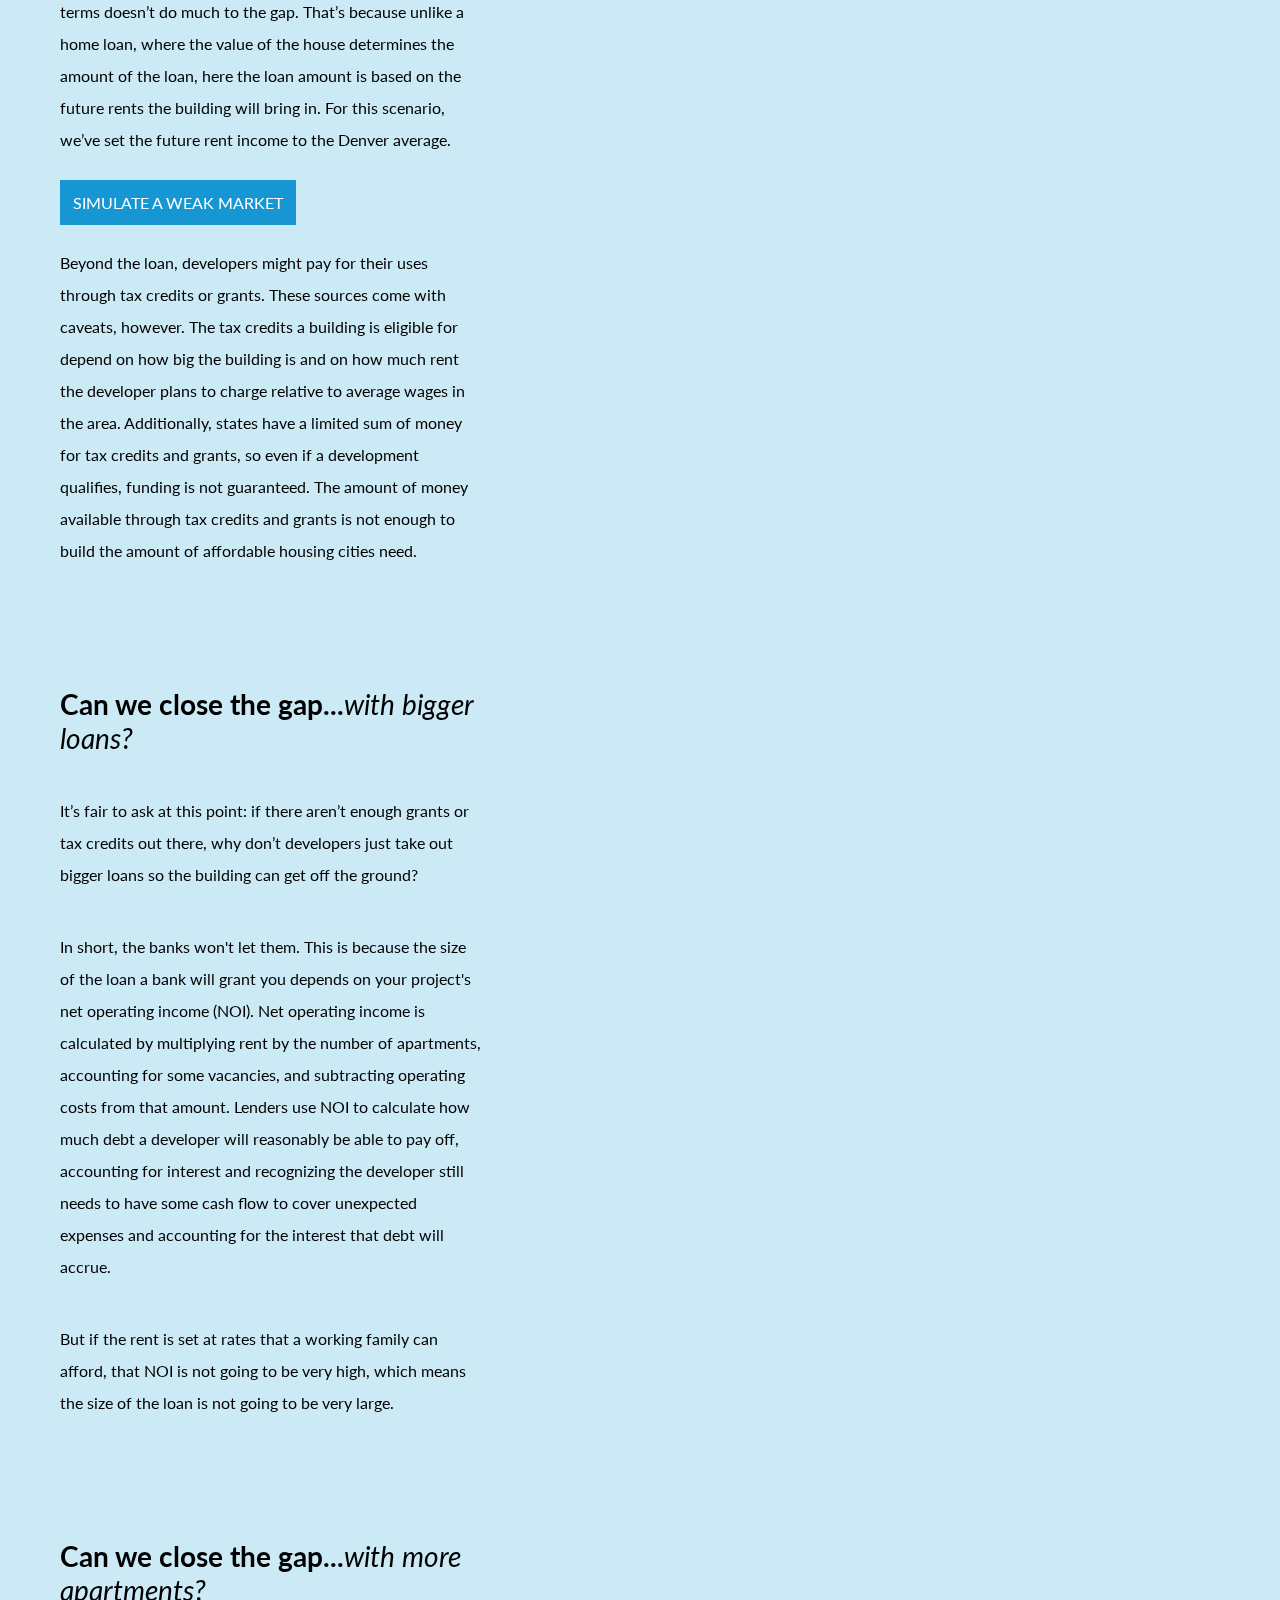
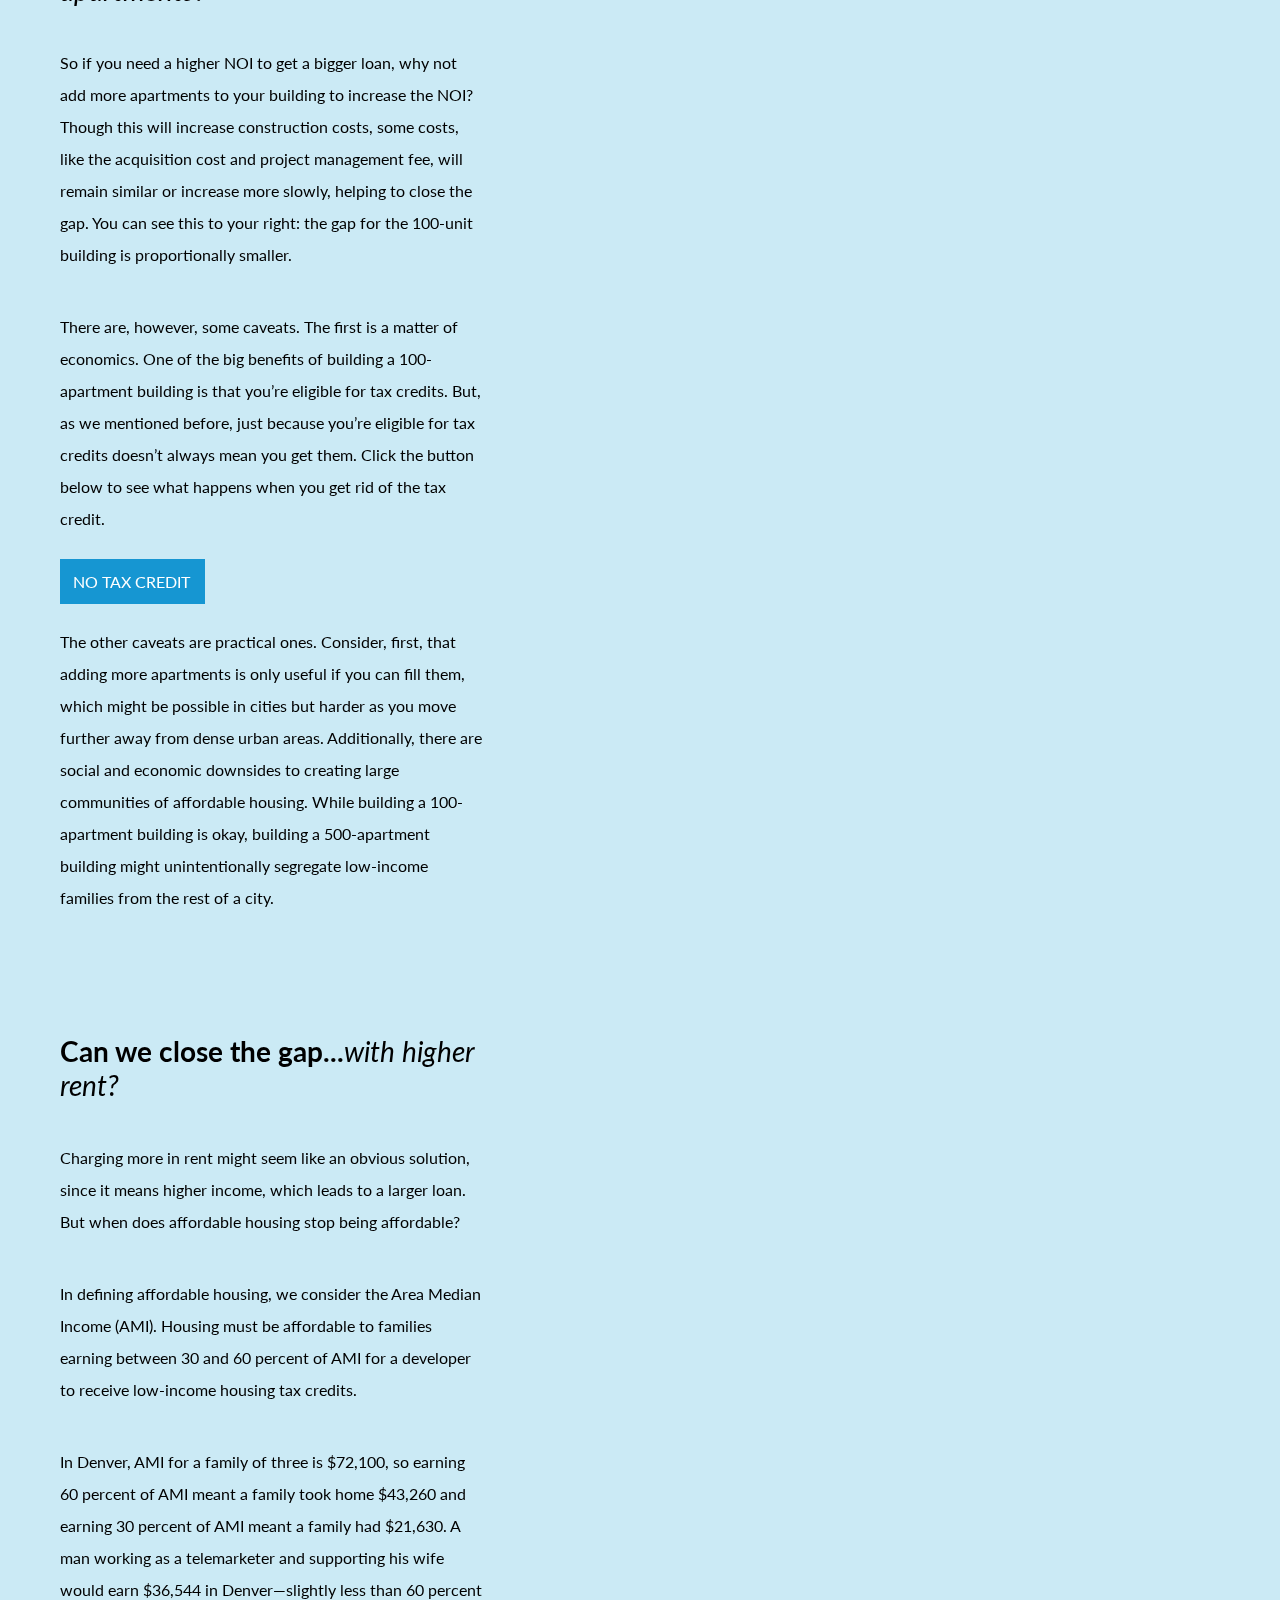
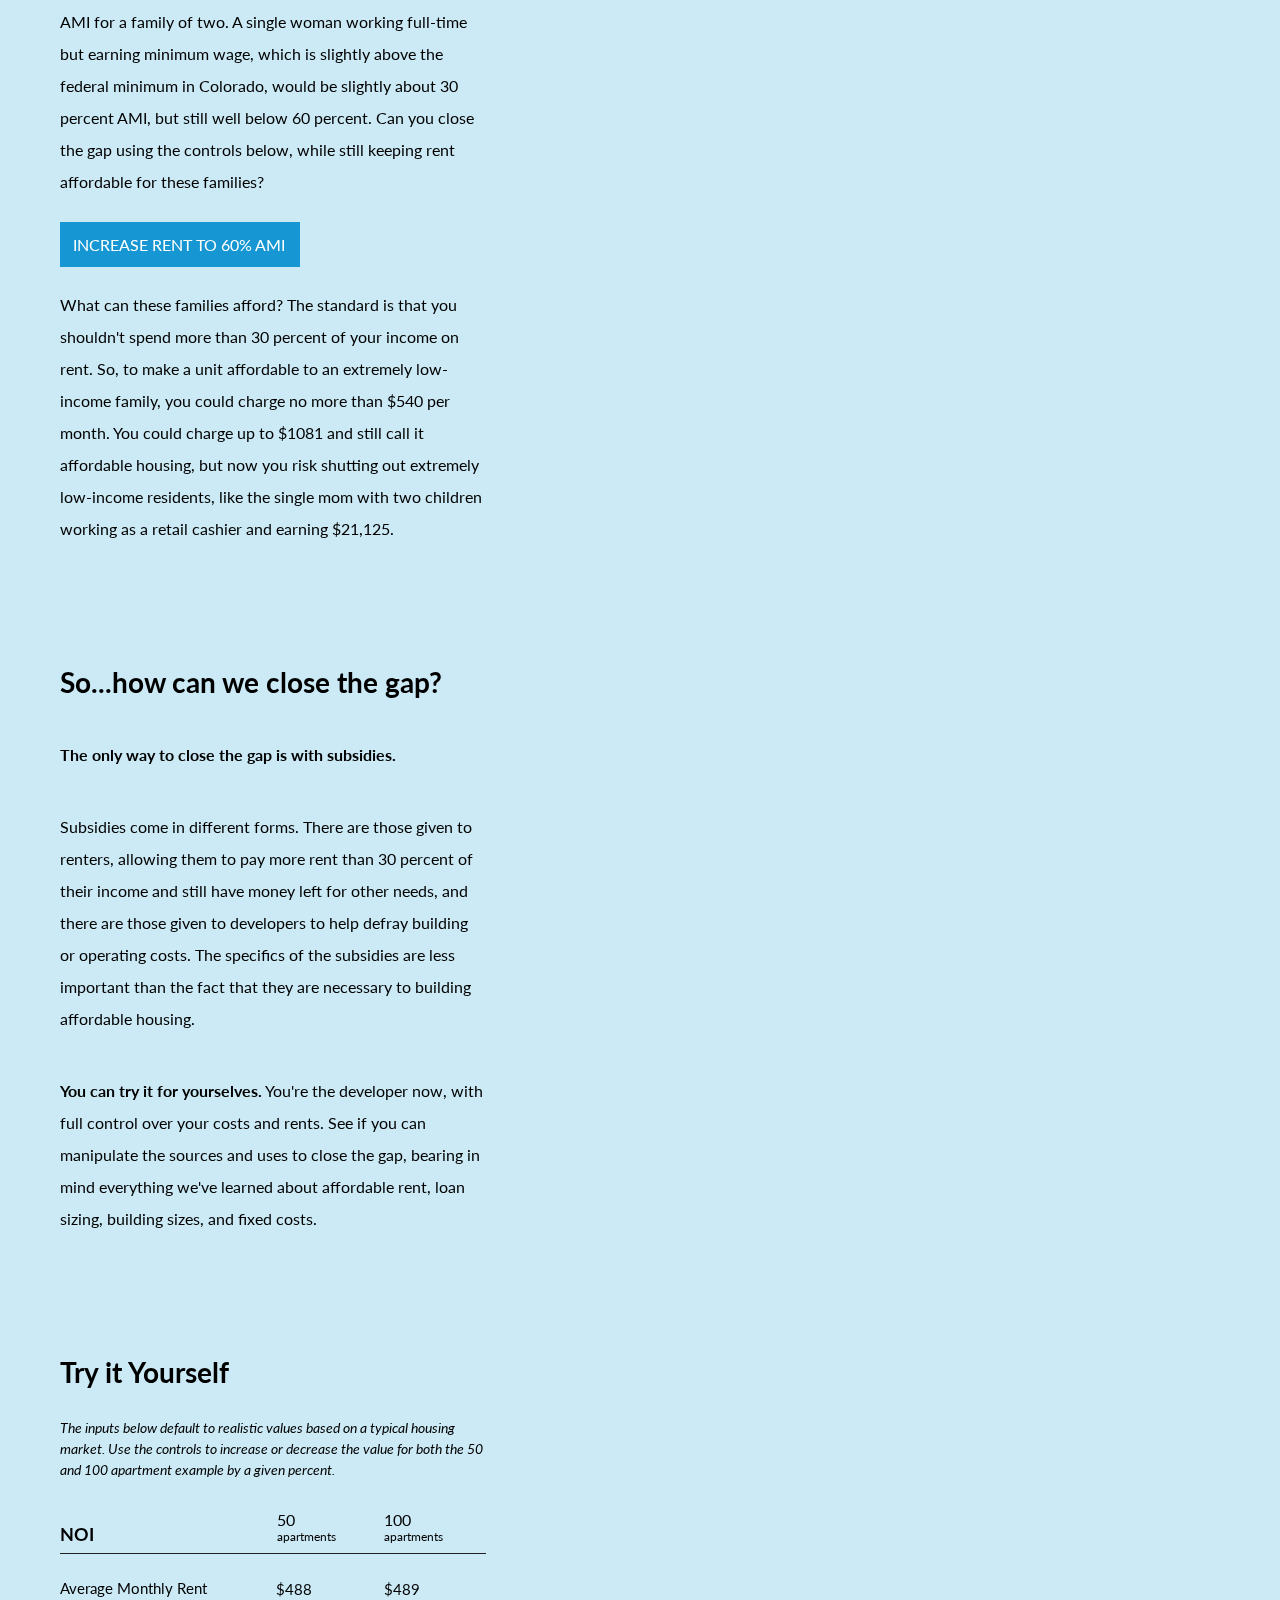
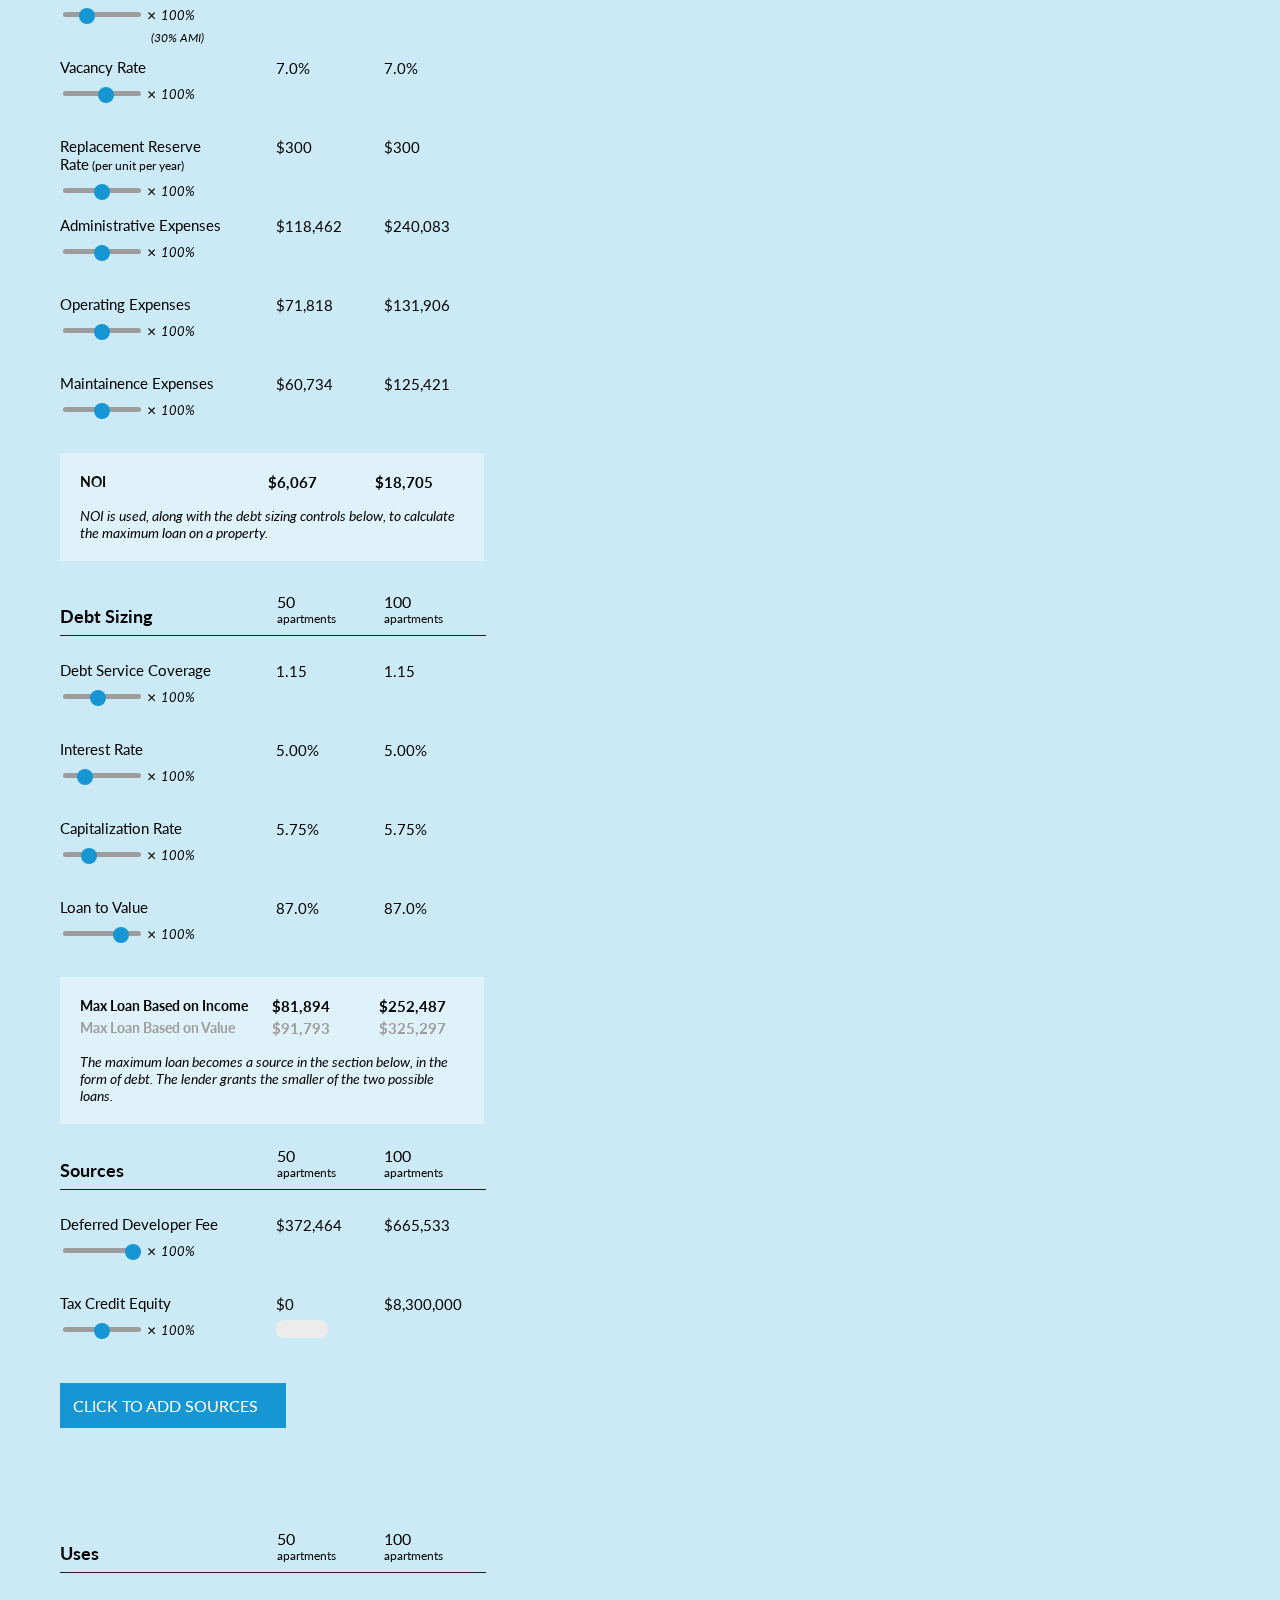
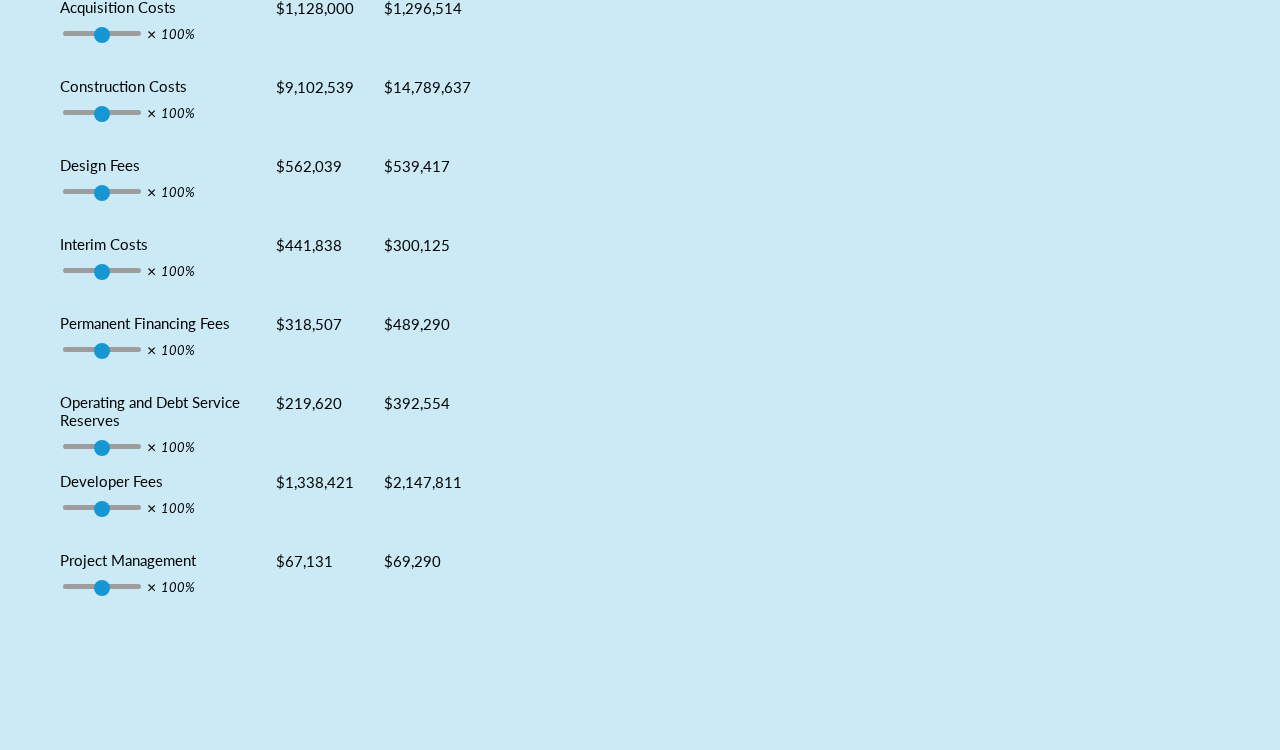
==== commit d9ea57d2: "style tweaks" ====
--- a/index.html
+++ b/index.html
@@ -52,6 +52,7 @@
 <body>
 <div id = "print_logos">
 <div id = "print_urban"><img src = "images/urban_print.png"></div>
+<div id = "print_partnership">In Partnership with</div>
 <div id = "print_nhc"><img src = "images/nhc_logo.jpg"></div>
 </div>
 
@@ -62,9 +63,10 @@
 <div id="header-pinned" class="no-touch">
 
 	<a target="_blank" href="http://www.urban.org" title="Home" rel="home" class="site-logo"></a>
+	<div id = "partnership">In Partnership with the</div>	
 	<a target="_blank" href="http://www.nhc.org/" title="Home" rel="home" class="nhc-logo"></a>
 
-	<div class="title"><span class="feature-link"><a href="http://www.urban.org/features" class="title-linkback" alt="Urban Institute logo">Features</a> <span>: :</span> </span><a href="index.html" class="title-linkback">Cracks in the Foundation</a>
+	<div class="title"><span class="feature-link"><a href="http://www.urban.org/features" class="title-linkback" alt="Urban Institute logo">Features</a> <span>: :</span> </span><a href="index.html" class="title-linkback">Title of Project</a>
 	</div>
 	<div class="share-icons">
 	    <div class="shareThisP">
@@ -88,13 +90,22 @@
 
 </div>
 <div id = "subNav">
-	<div class = "navTab navTab0 active page-scroll" data-scroll="scroll-intro">Introduction</div>
-	<div class = "navTab navTab1 page-scroll" data-scroll="scroll-build">Why is There a Gap?</div>
-	<div class = "navTab navTab2 page-scroll" data-scroll="scroll-close">Closing the Gap</div>
-	<div class = "navTab navTab3 page-scroll" data-scroll="scroll-interactive">Try it Yourself</div>
-	<div id = "about_project" class = "navTab navTab4">About This Project</div>
+	<div class = "navTab desktop navTab0 active page-scroll" data-scroll="scroll-intro">Introduction</div>
+	<div class = "navTab desktop navTab1 page-scroll" data-scroll="scroll-build">Why is There a Gap?</div>
+	<div class = "navTab desktop navTab2 page-scroll" data-scroll="scroll-close">Closing the Gap</div>
+	<div class = "navTab desktop navTab3 page-scroll" data-scroll="scroll-interactive">Try it Yourself</div>
+	<div id = "about_project" class = "navTab desktop navTab4">About This Project</div>
 	<div id = "nav_arrow"></div>
+
+	<div class = "navTab mobile navTab0 active page-scroll" data-scroll="scroll-intro">INTRO</div>
+	<div class = "navTab mobile navTab1 page-scroll" data-scroll="scroll-build">PART I</div>
+	<div class = "navTab mobile navTab2 page-scroll" data-scroll="scroll-close">PART II</div>
+	<div class = "navTab mobile navTab3 page-scroll" data-scroll="scroll-interactive">TOOL</div>
+	<div id = "about_project" class = "navTab mobile navTab4">ABOUT</div>
 </div>
+
+
+
 <!-- <div id = "roof_50"></div> -->
 <div id = "graphic">
 	<div id = "sections">
@@ -204,7 +215,7 @@
 		<section class="step" id="scroll-interactive">
 			<h2> Try it Yourself</h2>
 			<div id = "full_controls">
-				<div id = "top_instruction" class = "explainer">The inputs below default to their modeled values. Use the controls to increase or decrease the value for both the 50 and 100 apartment example by a given percent.</div>
+				<div id = "top_instruction">The inputs below default to realistic values based on a typical housing market. Use the controls to increase or decrease the value for both the 50 and 100 apartment example by a given percent.</div>
 				<div id = "noi">
 					<div class = "header_wrapper">
 						<div id ="header_noi" class="header header_title">NOI</div>
@@ -212,9 +223,8 @@
 						<div class = "header_100" class="header">100<br/><span>apartments</span></div>
 					</div>
 					<div class = "control_container">
-						<div class="help-button" id ="help_average_monthly_rent"></div>
-						<label for="average_monthly_rent">Average Monthly Rent</label>
-						<input type = "range" class = "control percent_small noi average_monthly_rent range" id="range_average_monthly_rent" min="0" max = "3.3333" step=".001" value="1"></input>
+						<label for="average_monthly_rent">Average Monthly Rent<div class="help-button" id ="help_average_monthly_rent"></div></label>
+						<input type = "range" class = "control percent_small noi average_monthly_rent range" id="range_average_monthly_rent" min="0" max = "4" step=".001" value="1"></input>
 						<span class="multiplier">&times;</span><input type="text" class = "control percent_small noi average_monthly_rent text" id = "text_average_monthly_rent" value="100%"></input>
 						<div class = "noi s50_label" id = "s50_average_monthly_rent">$488</div>
 						<div class = "noi s100_label" id ="s100_average_monthly_rent">$489</div>
@@ -224,8 +234,7 @@
 					</div>
 
 					<div class = "control_container">
-						<div class="help-button" id ="help_vacancy_rate"></div>
-						<label for="vacancy_rate">Vacancy Rate</label>
+						<label for="vacancy_rate">Vacancy Rate<div class="help-button" id ="help_vacancy_rate"></div></label>
 						<input type = "range" class = "control percent_small noi vacancy_rate range" id="range_vacancy_rate" min=".429" max = "1.429" step=".001" value="1"></input>
 						<span class="multiplier">&times;</span><input type="text" class = "control percent_small noi vacancy_rate text" id = "text_vacancy_rate" value="100%"></input>
 						<div class = "noi s50_label" id = "s50_vacancy_rate">7.0%</div>
@@ -233,8 +242,7 @@
 
 					</div>
 					<div class = "control_container">
-						<div class="help-button" id ="help_replacement_reserve_rate"></div>
-						<label for="replacement_reserve_rate">Replacement Reserve Rate<span>(per unit per year)</span></label>
+						<label for="replacement_reserve_rate">Replacement Reserve Rate<span>(per unit per year)</span><div class="help-button" id ="help_replacement_reserve_rate"></div></label>
 						<input type = "range" class = "control percent_small noi replacement_reserve_rate range" id="range_replacement_reserve_rate" min=".3333" max = "1.6666" step=".001" value="1"></input>
 						<span class="multiplier">&times;</span><input type="text" class = "control percent_small noi replacement_reserve_rate text" id = "text_replacement_reserve_rate" value="100%"></input>
 						<div class = "noi s50_label" id = "s50_replacement_reserve_rate">$300</div>
@@ -242,24 +250,21 @@
 					</div>
 
 					<div class = "control_container">
-						<div class="help-button" id ="help_admin_expenses"></div>
-						<label for="admin_expenses">Administrative Expenses</label>
+						<label for="admin_expenses" class ="label_wide">Administrative Expenses<div class="help-button" id ="help_admin_expenses"></div></label>
 						<input type = "range" class = "control percent_small noi admin_expenses range" id="range_admin_expenses" min="0" max = "2" step=".001" value="1"></input>
 						<span class="multiplier">&times;</span><input type="text" class = "control percent_small noi admin_expenses text" id = "text_admin_expenses" value="100%"></input>
 						<div class = "noi s50_label" id = "s50_admin_expenses">$118,462</div>
 						<div class = "noi s100_label" id ="s100_admin_expenses">$240,083</div>
 					</div>
 					<div class = "control_container">
-						<div class="help-button" id ="help_operating_expenses"></div>
-						<label for="operating_expenses">Operating Expenses</label>
+						<label for="operating_expenses">Operating Expenses<div class="help-button" id ="help_operating_expenses"></div></label>
 						<input type = "range" class = "control percent_small noi operating_expenses range" id="range_operating_expenses" min="0" max = "2" step=".001" value="1"></input>
 						<span class="multiplier">&times;</span><input type="text" class = "control percent_small noi operating_expenses text" id = "text_operating_expenses" value="100%"></input>
 						<div class = "noi s50_label" id = "s50_operating_expenses">$71,818</div>
 						<div class = "noi s100_label" id ="s100_operating_expenses">$131,906</div>
 					</div>
 					<div class = "control_container">
-						<div class="help-button" id ="help_maintenance_expenses"></div>
-						<label for="maintenance_expenses">Maintainence Expenses</label>
+						<label for="maintenance_expenses">Maintainence Expenses<div class="help-button" id ="help_maintenance_expenses"></div></label>
 						<input type = "range" class = "control percent_small noi maintenance_expenses range" id="range_maintenance_expenses" min="0" max = "2" step=".001" value="1"></input>
 						<span class="multiplier">&times;</span><input type="text" class = "control percent_small noi maintenance_expenses text" id = "text_maintenance_expenses" value="100%"></input>
 						<div class = "noi s50_label" id = "s50_maintenance_expenses">$60,734</div>
@@ -282,8 +287,7 @@
 					</div>
 
 					<div class = "control_container">
-						<div class="help-button" id ="help_debt_service_coverage"></div>
-						<label for="debt_service_coverage">Debt Service Coverage</label>
+						<label for="debt_service_coverage">Debt Service Coverage<div class="help-button" id ="help_debt_service_coverage"></div></label>
 						<input type = "range" class = "control percent_small debt_sizing debt_service_coverage range" id="range_debt_service_coverage" min=".870" max = "1.174" step=".001" value="1"></input>
 						<span class="multiplier">&times;</span><input type="text" class = "control percent_small debt_sizing debt_service_coverage text" id = "text_debt_service_coverage" value="100%"></input>
 						<div class = "noi s50_label" id = "s50_debt_service_coverage">1.15</div>
@@ -292,8 +296,7 @@
 					</div>
 
 					<div class = "control_container">
-						<div class="help-button" id ="help_interest_rate"></div>
-						<label for="interest_rate">Interest Rate</label>
+						<label for="interest_rate">Interest Rate<div class="help-button" id ="help_interest_rate"></div></label>
 						<input type = "range" class = "control percent_small debt_sizing interest_rate range" id="range_interest_rate"  min="0.6" max = "2.4" step=".001" value="1"></input>
 						<span class="multiplier">&times;</span><input type="text" class = "control percent_small debt_sizing interest_rate text" id="text_interest_rate" value="100%"></input>
 						<div class = "noi s50_label" id = "s50_interest_rate">5.00%</div>
@@ -301,8 +304,7 @@
 					</div>
 					
 					<div class = "control_container">
-						<div class="help-button" id ="help_capitalization_rate"></div>
-						<label for="capitalization_rate">Capitalization Rate</label>
+						<label for="capitalization_rate">Capitalization Rate<div class="help-button" id ="help_capitalization_rate"></div></label>
 						<input type = "range" class = "control percent_small debt_sizing capitalization_rate range" id="range_capitalization_rate" min="0.696" max = "1.739" step=".001" value="1"></input>
 						<span class="multiplier">&times;</span><input type="text" class = "control percent_small debt_sizing capitalization_rate text" id = "text_capitalization_rate" value = "100%"></input>
 						<div class = "noi s50_label" id = "s50_capitalization_rate">5.75%</div>
@@ -310,15 +312,14 @@
 					</div>
 
 					<div class = "control_container">
-						<div class="help-button" id ="help_loan_to_value"></div>
-						<label for="loan_to_value">Loan to Value</label>
+						<label for="loan_to_value">Loan to Value<div class="help-button" id ="help_loan_to_value"></div></label>
 						<input type = "range" class = "control percent_small debt_sizing loan_to_value range" id="range_loan_to_value" min=".862" max = "1.034" step=".001" value="1"></input>
 						<span class="multiplier">&times;</span><input type="text" class = "control percent_small debt_sizing loan_to_value text" id = "text_loan_to_value" value="100%"></input>
 						<div class = "noi s50_label" id = "s50_loan_to_value">87.0%</div>
 						<div class = "noi s100_label" id ="s100_loan_to_value">87.0%</div>
 					</div>
 					<div class = "explainer">
-						<div class="help-button" id ="help_noi"></div>
+						<div class="help-button" id ="help_debt"></div>
 						<div id ="debt_label_income" class="loan_income">Max Loan Based on Income</div>
 						<div class = "sources s50_label loan_income" id = "s50_debt_income">$81,894</div>
 						<div class = "sources s100_label loan_income" id ="s100_debt_income">$252,487 </div>
@@ -338,8 +339,7 @@
 						<div class = "header_100" class="header">100<br/><span>apartments</span></div>
 					</div>
 					<div class = "control_container">
-						<div class="help-button" id ="help_deferred_developer_fee"></div>
-						<label for="deferred_developer_fee">Deferred Developer Fee</label>
+						<label for="deferred_developer_fee">Deferred Developer Fee<div class="help-button" id ="help_deferred_developer_fee"></div></label>
 						<input type = "range" class = "control percent_small sources deferred_developer_fee range" id="range_deferred_developer_fee" min="0" max = "1" step=".001" value="1"></input>
 						<span class="multiplier">&times;</span><input type="text" class = "control percent_small sources deferred_developer_fee text" id = "text_deferred_developer_fee" value="100%"></input>
 						<div class = "sources s50_label" id = "s50_deferred_developer_fee">$372,464</div>
@@ -347,8 +347,7 @@
 					</div>
 
 					<div class = "control_container tax_credit_equity">
-						<div class="help-button" id ="help_tax_credit_equity"></div>
-						<label for="tax_credit_equity">Tax Credit Equity</label>
+						<label for="tax_credit_equity">Tax Credit Equity<div class="help-button" id ="help_tax_credit_equity"></div></label>
 						<input type = "range" class = "control percent_small sources tax_credit_equity range" id="range_tax_credit_equity" data-oldval="1" min="0" max = "2" step=".001" value="1"></input>
 						<span class="multiplier">&times;</span><input type="text" class = "control percent_small sources tax_credit_equity text" id = "text_tax_credit_equity" value="100%"></input>
 						<div class = "sources s50_label" id = "s50_tax_credit_equity">$0</div>
@@ -375,64 +374,56 @@
 						<div class = "header_100" class="header">100<br/><span>apartments</span></div>
 					</div>
 					<div class = "control_container">
-						<div class="help-button" id ="help_acquisition_costs"></div>
-						<label for="acquisition_costs">Acquisition Costs</label>
+						<label for="acquisition_costs">Acquisition Costs<div class="help-button" id ="help_acquisition_costs"></div></label>
 						<input type = "range" class = "control percent_small sources acquisition_costs range" id="range_acquisition_costs" min="0" max = "2" step=".001" value="1"></input>
 						<span class="multiplier">&times;</span><input type="text" class = "control percent_small sources acquisition_costs text" id = "text_acquisition_costs" value="100%"></input>
 						<div class = "sources s50_label" id = "s50_acquisition_costs">$1,128,000</div>
 						<div class = "sources s100_label" id ="s100_acquisition_costs">$1,296,514</div>
 					</div>
 					<div class = "control_container">
-						<div class="help-button" id ="help_construction_costs"></div>
-						<label for="construction_costs">Construction Costs</label>
+						<label for="construction_costs">Construction Costs<div class="help-button" id ="help_construction_costs"></div></label>
 						<input type = "range" class = "control percent_small sources construction_costs range" id="range_construction_costs" min="0" max = "2" step=".001" value="1"></input>
 						<span class="multiplier">&times;</span><input type="text" class = "control percent_small sources construction_costs text" id = "text_construction_costs" value="100%"></input>
 						<div class = "sources s50_label" id = "s50_construction_costs">$9,102,539</div>
 						<div class = "sources s100_label" id ="s100_construction_costs">$14,789,637</div>
 					</div>
 					<div class = "control_container">
-						<div class="help-button" id ="help_design_fees"></div>
-						<label for="design_fees">Design Fees</label>
+						<label for="design_fees">Design Fees<div class="help-button" id ="help_design_fees"></div></label>
 						<input type = "range" class = "control percent_small sources design_fees range" id="range_design_fees" min="0" max = "2" step=".001" value="1"></input>
 						<span class="multiplier">&times;</span><input type="text" class = "control percent_small sources design_fees text" id = "text_design_fees" value="100%"></input>
 						<div class = "sources s50_label" id = "s50_design_fees">$562,039</div>
 						<div class = "sources s100_label" id ="s100_design_fees">$539,417</div>
 					</div>
 					<div class = "control_container">
-						<div class="help-button" id ="help_interim_costs"></div>
-						<label for="interim_costs">Interim Costs</label>
+						<label for="interim_costs">Interim Costs<div class="help-button" id ="help_interim_costs"></div></label>
 						<input type = "range" class = "control percent_small sources interim_costs range" id="range_interim_costs" min="0" max = "2" step=".001" value="1"></input>
 						<span class="multiplier">&times;</span><input type="text" class = "control percent_small sources interim_costs text" id = "text_interim_costs" value="100%"></input>
 						<div class = "sources s50_label" id = "s50_interim_costs">$441,838</div>
 						<div class = "sources s100_label" id ="s100_interim_costs">$300,125</div>
 					</div>
 					<div class = "control_container">
-						<div class="help-button" id ="help_permanent_financing_fees"></div>
-						<label for="permanent_financing_fees">Permanent Financing Fees</label>
+						<label for="permanent_financing_fees" class ="label_wide">Permanent Financing Fees<div class="help-button" id ="help_permanent_financing_fees"></div></label>
 						<input type = "range" class = "control percent_small sources permanent_financing_fees range" id="range_permanent_financing_fees" min="0" max = "2" step=".001" value="1"></input>
 						<span class="multiplier">&times;</span><input type="text" class = "control percent_small sources permanent_financing_fees text" id = "text_permanent_financing_fees" value="100%"></input>
 						<div class = "sources s50_label" id = "s50_permanent_financing_fees">$318,507</div>
 						<div class = "sources s100_label" id ="s100_permanent_financing_fees">$489,290</div>
 					</div>
 					<div class = "control_container tall">
-						<div class="help-button" id ="help_operating_and_debt_service_reserves"></div>
-						<label for="operating_and_debt_service_reserves">Operating and Debt Service Reserves</label>
+						<label for="operating_and_debt_service_reserves">Operating and Debt Service Reserves<div class="help-button" id ="help_operating_and_debt_service_reserves"></div></label>
 						<input type = "range" class = "control percent_small sources operating_and_debt_service_reserves range" id="range_operating_and_debt_service_reserves" min="0" max = "2" step=".001" value="1"></input>
 						<span class="multiplier">&times;</span><input type="text" class = "control percent_small sources operating_and_debt_service_reserves text" id = "text_operating_and_debt_service_reserves" value="100%"></input>
 						<div class = "sources s50_label" id = "s50_operating_and_debt_service_reserves">$219,620</div>
 						<div class = "sources s100_label" id ="s100_operating_and_debt_service_reserves">$392,554</div>
 					</div>
 					<div class = "control_container">
-						<div class="help-button" id ="help_developers_fee"></div>
-						<label for="developers_fee">Developer's Fee</label>
+						<label for="developers_fee">Developer Fees<div class="help-button" id ="help_developers_fee"></div></label>
 						<input type = "range" class = "control percent_small sources developers_fee range" id="range_developers_fee" min="0" max = "2" step=".001" value="1"></input>
 						<span class="multiplier">&times;</span><input type="text" class = "control percent_small sources developers_fee text" id = "text_developers_fee" value="100%"></input>
 						<div class = "sources s50_label" id = "s50_developers_fee">$1,338,421</div>
 						<div class = "sources s100_label" id ="s100_developers_fee">$2,147,811</div>
 					</div>
 					<div class = "control_container">
-						<div class="help-button" id ="help_project_management"></div>
-						<label for="project_management">Project Management</label>
+						<label for="project_management">Project Management<div class="help-button" id ="help_project_management"></div></label>
 						<input type = "range" class = "control percent_small sources project_management range" id="range_project_management" min="0" max = "2" step=".001" value="1"></input>
 						<span class="multiplier">&times;</span><input type="text" class = "control percent_small sources project_management text" id = "text_project_management" value="100%"></input>
 						<div class = "sources s50_label" id = "s50_project_management">$67,131</div>
@@ -463,7 +454,7 @@
 			<img id = "hand" src = "images/hand.png">
 			<div id="credits"></div>
 			<div id="text_credits">
-				<svg class="close_button">
+				<svg class="close_button credits">
 				    <circle cx="12" cy="12" r="11" stroke="black" stroke-width="2" fill="white" />
 				    <path stroke="black" stroke-width="4" fill="none" d="M6.25,6.25,17.75,17.75" />
 				    <path stroke="black" stroke-width="4" fill="none" d="M6.25,17.75,17.75,6.25" />
@@ -495,7 +486,14 @@
 			<div id = "mouth_container">
 				<img id = "mouth" src = "images/contractor_mouth.png">
 			</div>
-			<div id = "warning_sign" data-order ="0"></div>
+			<div id = "warning_sign" data-order ="0">
+				<svg class="close_button warning">
+				    <circle cx="12" cy="12" r="11" stroke="black" stroke-width="2" fill="white" />
+				    <path stroke="black" stroke-width="4" fill="none" d="M6.25,6.25,17.75,17.75" />
+				    <path stroke="black" stroke-width="4" fill="none" d="M6.25,17.75,17.75,6.25" />
+				</svg>
+				<div id = "warning_text"></div>
+			</div>
 
 			<img id = "crane" src = "images/crane_bc.png">
 			<img id = "cloud1" src = "images/cloud1.png">
@@ -661,6 +659,23 @@
 			</div>
 		</div>
 	</div>
+	<svg width="840" height="400" version="1.1" xmlns="http://www.w3.org/2000/svg" id = "fader">
+		<defs>
+<!-- 		  <linearGradient id="Gradient2" x1="0" x2="0" y1="0" y2="1">
+		    <stop offset="0%" stop-color="rgba(203,234,245,0)"/>
+		    <stop offset="50%" stop-color="rgba(203,234,245,1)"/>
+		  </linearGradient> -->
+		  <radialGradient id="Gradient2" cx="50%" cy="50%" r="50%" fx="50%" fy="50%">
+		    <stop offset="0%" stop-color="rgba(203,234,245,1)"/>
+		    <stop offset="30%" stop-color="rgba(203,234,245,.9)"/>
+		    <stop offset="80%" stop-color="rgba(203,234,245,.05)"/>
+		    <stop offset="100%" stop-color="rgba(203,234,245,0)"/>
+		  </linearGradient>
+		</defs>
+		<ellipse cx="260" cy="205" rx="760" ry="145" fill="url(#Gradient2)"/>
+	</svg>
+
+
 	<div id = "mobile_spacer"></div>
 	<div class = "page-break"></div>
 
@@ -682,7 +697,7 @@
 			<!-- </div> -->
 	</div>
 			<div id="print_credits">
-				<svg class="close_button">
+				<svg class="close_button print_credits">
 				    <circle cx="12" cy="12" r="11" stroke="black" stroke-width="2" fill="white" />
 				    <path stroke="black" stroke-width="4" fill="none" d="M6.25,6.25,17.75,17.75" />
 				    <path stroke="black" stroke-width="4" fill="none" d="M6.25,17.75,17.75,6.25" />
--- a/css/main.css
+++ b/css/main.css
@@ -12,10 +12,17 @@
 /***************************************************************************/
 @media (max-width:484px){
 	.total_building{
-		width: 100px !important;
+		width: 120px !important;
+		left: -10px !important;
 	}
 	.built_building{
-		width: 101px !important;
+		width: 121px !important;
+		left: -10px !important;
+	}
+	.shadow_gap{
+    	width: 121px !important;
+    	left: -10px !important;
+    	border-right: 1px solid #1696d2;
 	}
 	#building_container_50{
 		right: -40;
@@ -42,7 +49,7 @@
      #noi, #debt_sizing, #uses, #sources{
      	width: calc(100% - 40px) !important;
      }
-     p, h2, h1, h4{
+     p, h2, h1, h4, #top_instruction{
      	width: calc(100% - 40px) !important;
      }
      .header_wrapper{
@@ -54,11 +61,12 @@
      .header_50{
      	margin-right: 20px !important;
      }
-     #top_instruction{
+/*     #top_instruction{
      	width: calc(100% - 60px) !important;	
-     }
+     }*/
      .explainer{
      	/*width: calc(100% - 60px) !important;	*/
+     	padding: 10px;
      	width: calc(100% - 20px) !important;
      }
 	.s50_label, .s50_noi_label, .s100_noi_label, .s50_blank_label, .s100_blank_label {
@@ -117,7 +125,7 @@
 	.gap_container{
     	width: 124px !important;
     	height: 58px !important;
-    	left: -1px !important;
+    	left: -11px !important;
 	}
 	.gap_amount{
 		font-size: 16px !important;
@@ -145,7 +153,17 @@
      } 
      #mobile_spacer{
      	height: 200px !important;
-     }    
+     }
+     .navTab.desktop{
+     	display: none;
+     }
+     .navTab.mobile{
+     	display: block !important;
+     	width: 19% !important;
+     }
+}
+.navTab.mobile{
+	display: none;
 }
 #mobile_spacer{
 	height: 0px;
@@ -164,9 +182,9 @@
 /***************************************************************************/
 @media (max-width:1315px){
      #warning_sign{
- 	    bottom: -23px !important;
+/* 	    bottom: -23px !important;
 		right: 295px !important;
-		pointer-events: none;
+		pointer-events: none;*/
      }
      #small_desktop{
      	display: block !important;
@@ -288,6 +306,14 @@
 	width: 424px;
 	line-height: 2;
 }
+#top_instruction{
+	width: 424px;
+	font-style: italic;
+	line-height: 1.5;
+    margin-top: -12px;
+    margin-bottom: 23px;
+    font-size: 14px;	
+}
 h2, h1{
 	width: 424px;
 }
@@ -325,7 +351,7 @@
 	width: 176px;
 	/*border: 2px solid #ccc;*/
 	/*float: right;*/
-	z-index: 9;
+	z-index: 209;
 }
 .shadow_gap{
 	position: absolute;
@@ -334,7 +360,7 @@
 	border: none;
 	background-color: rgba(0,0,0,.1);
 	width: 178px;
-	z-index: 20;
+	z-index: 220;
 }
 .total_building, .built_building{
 	position: absolute;
@@ -344,22 +370,22 @@
 .total_building{
 	width: 176px;
 	border: 1px solid #0c94d3;
-	z-index: 12;
+	z-index: 212;
 }
 .built_building{
 	width: 178px;
 	background-color: #1696d2;
-	z-index: 12;
+	z-index: 212;
 }
 .roof_img{
 	position: absolute;
     bottom: 0px;
     left: -21px;
-    z-index: 12;
+    z-index: 212;
 }
 #roof_100, #roof_50 {
 	position: absolute;
-	z-index: 1;
+	z-index: 201;
 	background-color: #1696d2;
 /*    border-top: 67px solid transparent;
     border-bottom: 0px solid #1696d2;
@@ -375,7 +401,7 @@
 	height: 3px;
 	width: 19px;
 	position: absolute;
-	z-index: 16;
+	z-index: 216;
 }
 .i_bar_container{
 	margin-left: 9px;
@@ -385,7 +411,7 @@
 	width: 3px;
 	margin-left: 6.5px;
 	background-color: #000;
-	z-index: 16;
+	z-index: 216;
 }
 .gap_container{
 	position: absolute;
@@ -394,7 +420,7 @@
 	left: 16px;
 	color: #fff;
 	background-color: rgba(35,31,32,.2);
-	z-index: 109;
+	z-index: 309;
 }
 .gap_label{
 	font-size: 16px;
@@ -429,7 +455,7 @@
 
 .windows{
 	position: absolute;
-	z-index: 15;
+	z-index: 215;
 }
 .windows_bottom{
 	bottom: -2;
@@ -481,40 +507,40 @@
 #leftHill{
 	bottom: 0px;
 	left: 0px;
-	z-index: 1;
+	z-index: 201;
 }
 #rightHillDirt{
 	bottom: 0px;
 	right: -4px;
-	z-index: 2;
+	z-index: 202;
 }
 #rightHill{
 	bottom: 0px;
 	right: 0px;
-	z-index: 3;
+	z-index: 203;
 	opacity: 0;
 }
 #road{
 	bottom: -3px;
 	right: 487px;
-	z-index: 4;
+	z-index: 204;
 }
 #sidewalk{
 	bottom: 0px;
 	right: -9px;
-	z-index: 4;
+	z-index: 204;
 	opacity: 0;
 }
 #path50{
 	bottom: 13px;
 	right: 125px;
-	z-index: 4;
+	z-index: 204;
 	opacity: 0;
 }
 #path100{
 	bottom: 13px;
 	right: -225px;
-	z-index: 4;
+	z-index: 204;
 	opacity: 0;
 }
 #shrubs50{
@@ -531,18 +557,18 @@
 }
 #contractor{
 	bottom: -13;
-    right: 570px;
-    z-index: 99;
+    right: 36%;
+    z-index: 299;
 }
 #hand{
 	bottom: 86px;
-    right: 664px;
+    right: calc(36% + 93px);
     z-index: 10000000;	
 }
 #mouth{
     bottom: 156px;
-    right: 653px;
-    z-index: 100;
+    right: calc(36% + 81px);
+    z-index: 300;
     width: 14px;
     height: 0px;
 }
@@ -570,19 +596,19 @@
 #bike{
     bottom: 61px;
     right: 460px;
-    z-index: 3;
+    z-index: 203;
     opacity: 0;
 }
 #dog{
     bottom: 3px;
     right: 222px;
-    z-index: 13;
+    z-index: 213;
     opacity: 0;
 }
 #wheelbarrow{
     bottom: 5px;
     right: 434px;
-    z-index: 13;
+    z-index: 213;
 }
 #cloud1{
 	pointer-events: none;
@@ -651,9 +677,9 @@
 	position: relative;
 	font-size: 14px;
     font-style: italic;
-    width: 404px;
-    padding: 10px;
-    background: rgba(140,140,140,.2);
+    width: 384px;
+    padding: 20px;
+	background: rgba(255,255,255,.4);
     margin-bottom: 10px;
 }
 .header_wrapper{
@@ -689,11 +715,15 @@
 }
 .control_container label{
 	float: left;
-	clear: right;
-	display: inline-block;
-    width: 172px;
-    margin-right: 24px;
+    clear: right;
+    display: inline-block;
+    width: 182px;
+    margin-right: 14px;
     font-size: 15px;
+}
+.label_wide{
+	width: 196px !important;
+    margin-right: 0px !important;
 }
 .control_container label span{
     font-size: 12px;
@@ -743,7 +773,7 @@
     padding: 13px;
     margin-top: 10px;
 }
-#click_to_add_sources:hover, #report_button:hover, .button_text:hover, #reset-button:hover{
+#click_to_add_sources:hover, #report_button:hover, .button_text:hover{
 	background-color: #231f20;
 }
 .s50_label, .s100_label, .s50_noi_label, .s100_noi_label, .s50_blank_label, .s100_blank_label{
@@ -751,15 +781,16 @@
 	margin-left: 20px;
 	width: 84px;
     text-align: left;
+    font-size: 15px;
 }
 .multiplier{
     float: left;
-    background: #f5f5f5;
+    background: transparent;
     color: black;
     top: 8px;
     height: 20px;
     position: relative;
-    left: 6px;
+    left: -3px;
     padding-left: 6px;
     padding-right: 4px;
     vertical-align: middle;
@@ -791,7 +822,11 @@
 	font-style: italic;
 }
 #debt_label, #noi_label, #debt_label_income, #debt_label_value{
-	width: 188px;
+	width: 172px;
+	float: left;
+}
+#noi_label{
+	width: 168px;
 	float: left;
 }
 .s50_noi_label, .s100_noi_label, #noi_label, #s50_debt_income, #s50_debt_value, #s100_debt_income, #s100_debt_value, #debt_label_income, #debt_label_value{
@@ -828,7 +863,7 @@
 }
 #debt_marker_100{
     left: 407px;
-    top: 13px;
+    top: 21px;
 }
 .loan_value{
 	margin-top: 4px;
@@ -906,45 +941,28 @@
 
 #warning_sign {
     position: fixed;
-    bottom: 197px;
-    right: 555px;
-    height: 220px;
-    width: 220px;
+    bottom: 137px;
+    right: calc(36% - 325px);
+    /* height: 220px; */
+    width: 275px;
     /* line-height: 200px; */
-    text-align: center;
+    /* text-align: center; */
+    padding: 25px;
     margin: 10px 10px;
     z-index: 100000;
     opacity: 0;
-}
-#warning_sign:before {
-
-
-	position: absolute;
-	content: '';
-	top: -71px;
-	left: 0px;
-	height: 100%;
-	width: 100%;
-	/*transform: rotateZ(45deg);*/
-	z-index: -1;
-	/*box-shadow: 0px 0px 12px gray;*/
-	background: #fbbe15;
-	border: 4px solid black;
-    transform: rotateZ(45deg);
-
-
-
-}
-#warning_sign:after {
-	/*position: absolute;*/
-	/*top: 10px;*/
-	/*left: 10px;*/
-	/*content: '';*/
-/*	height: calc(100% - 22px);  /* -22px is 2 * 10px gap on either side - 2px border on either side */
-/*	width: calc(100% - 22px);  /* -22px is 2 * 10px gap on either side - 2px border on either side */
-	/*border: 4px solid black;*/
-	/*transform: rotateZ(45deg);*/
-}
+    background: white;
+	-webkit-box-shadow: 4px 4px 10px 0px rgba(0,0,0,0.1);
+	-moz-box-shadow: 4px 4px 10px 0px rgba(0,0,0,0.1);
+	box-shadow: 4px 4px 10px 0px rgba(0,0,0,0.1);
+	cursor: pointer;
+
+}
+#warning_text{
+	border-left: 5px solid #db2b27;
+    padding-left: 10px;
+}
+
 
 .control_container.disabled{
 	color: #9d9d9d;
@@ -974,7 +992,6 @@
 /***************************************************************************/
 
 .help-button {
-	float: left;
     background: url('../images/help-button.png');
     width: 15px;
     height: 15px;
@@ -983,9 +1000,9 @@
     background-repeat: no-repeat;
     position: relative;
     cursor: pointer;
-    z-index: 1;
+    z-index: 99;
 	display: inline-block;
-    margin-left: -20px;
+    margin-left: 4px;
     margin-right: 2px;
 }
 .help-button:hover {
@@ -997,6 +1014,7 @@
 }
 .help-text{
 	position: relative;
+	display: table;
 	background: #231f20;
     /*top: 0px;*/
     font-style: italic;
@@ -1020,12 +1038,12 @@
 	border-width: 14px;
 	margin-top: -14px;
 }
-#help_noi{
-	left: -10px;
-}
-#help_debt{
-	left: -10px;
-}
+#help_noi, #help_debt{
+    left: -9px;
+    margin-left: -30px;
+    float: left;
+}
+
 /***************************************************************************/
 /************************** ROLLOVER TEXT **********************************/
 /***************************************************************************/
@@ -1036,8 +1054,8 @@
     padding-left: 2px;
     padding-right: 2px;
     border-bottom: 3px solid #e7d18f;
-    box-shadow: inset 0 -5px 0 #e7d18f;
-    cursor: pointer;
+/*    box-shadow: inset 0 -5px 0 #e7d18f;
+*/    cursor: pointer;
 }
 .rollover:hover{
 	background-color: #e7d18f;
@@ -1162,8 +1180,10 @@
 /********************************* TEXT INPUT ******************************/
 /***************************************************************************/
 input[type=text]{
+	font-style: italic;
+	pointer-events: none;
     margin-top: 8px;
-    margin-left: 6px;
+    margin-left: -4px;
 	float: left;
 	clear: right;
 	font-family: Lato;
@@ -1172,7 +1192,7 @@
     text-align: center;
     vertical-align: middle;
     font-size: 13px;
-    background-color: #f5f5f5;
+    background-color: transparent;
     text-align: left;
 }
 input.text.invalid{
@@ -1189,7 +1209,7 @@
 #credits, #text_credits{
 	position: fixed;
     bottom: 56px;
-    right: 607px;
+    right: calc(36% + 34px);
     width: 72px;
     height: 53px;
     background-color: white;
@@ -1200,9 +1220,9 @@
 	opacity: 0;
 }
 #credits_title{
-    margin-top: -21px;
-    margin-left: 10px;
-    margin-bottom: 10px;
+	margin-left:35px;
+	margin-top:-10px;
+	margin-bottom:20px;
     font-size: 22px;
 }
 .credits_h2{
@@ -1212,8 +1232,8 @@
 .credits_h3{
     margin-left: 10px;
     font-size: 12px;
-    margin-top: 5px;
-    margin-bottom: 5px;
+	margin-top:15px;
+	margin-bottom:5px;
     text-transform: uppercase;
     font-weight: bold;
     color: #1696d2;
@@ -1239,11 +1259,9 @@
 #credits_left_col, #credits_right_col{
 	float: left;
 }
-#credits_left_col{
-	width: 50%;
-}
-#credits_right_col{
-	width: 50%;
+#credits_left_col, #credits_right_col{
+	width:44%;
+	margin-left:25px;
 }
 #report_button{
 	text-transform: uppercase;
@@ -1251,12 +1269,15 @@
     background-color: #1696d2;
     font-style: normal;
     cursor: pointer;
-    width: 162px;
     padding: 13px;
-    margin-top: 21px;
-    margin-left: 10px;
-}
-.button_text, #reset-button{
+	width:150px;
+	text-align:center;
+	margin-top:15px;
+	margin-left:10px;
+	font-size:14px;
+
+}
+.button_text{
     text-transform: uppercase;
     color: white;
     background-color: #1696d2;
@@ -1269,8 +1290,27 @@
     margin-left: 60px;
 }
 #reset-button{
-	width: 152px;
-    margin-top: -71px;
+	-webkit-border-radius: 10;
+	-moz-border-radius: 10;
+	border-radius: 10px;
+	-webkit-box-shadow: 0px 3px 0px #414042;
+	-moz-box-shadow: 0px 3px 0px #414042;
+	box-shadow: 0px 3px 0px #414042;
+	background: #58595b;
+	padding: 10px 15px 8px 15px;
+	text-decoration: none;
+	cursor: pointer;
+	width: 155px;
+	text-transform: uppercase;
+	color: #ffffff;
+	margin-left: 60px;
+	position: fixed;
+	bottom: -100px;
+	z-index: 33333333;
+}
+#reset-button:hover{
+  background: #1696d2;
+  text-decoration: none;
 }
 #weak_market{
 	width: 210px;
@@ -1283,10 +1323,18 @@
 }
 
 /********* Close button **********/
-.close_button {
+.close_button.credits {
 	position: relative;
  	top: -9px;
     right: -461px;
+    cursor: pointer;
+    height: 34px;
+    width: 34px;
+}
+.close_button.warning {
+	position: absolute;
+    top: -9px;
+    right: -20px;
     cursor: pointer;
     height: 34px;
     width: 34px;
@@ -1330,7 +1378,7 @@
 	background-image: url(../images/off-on_disabled.png);
 	pointer-events: none;
 }
-.switch:hover{
+.switch:hover{ 
 	background-image: url(../images/off-on_hover.png);
 }
 .switch {
@@ -1376,6 +1424,9 @@
 #print_urban{
 	display: none;
 }
+#print_partnership{
+	display: none;
+}
 #print_logos{
 	display: none;
 }
@@ -1384,4 +1435,24 @@
 }
 #print_output_label{
 	display: none;
-}+}
+
+/***************************************************************************/
+/********************************** FADER **********************************/
+/***************************************************************************/
+#fader{
+	position: fixed;
+    bottom: -130px;
+    left: 0px;
+    z-index: 200;
+    pointer-events: none;
+
+}
+#rect1 {
+ fill: url(#Gradient1); 
+}
+
+
+
+
+
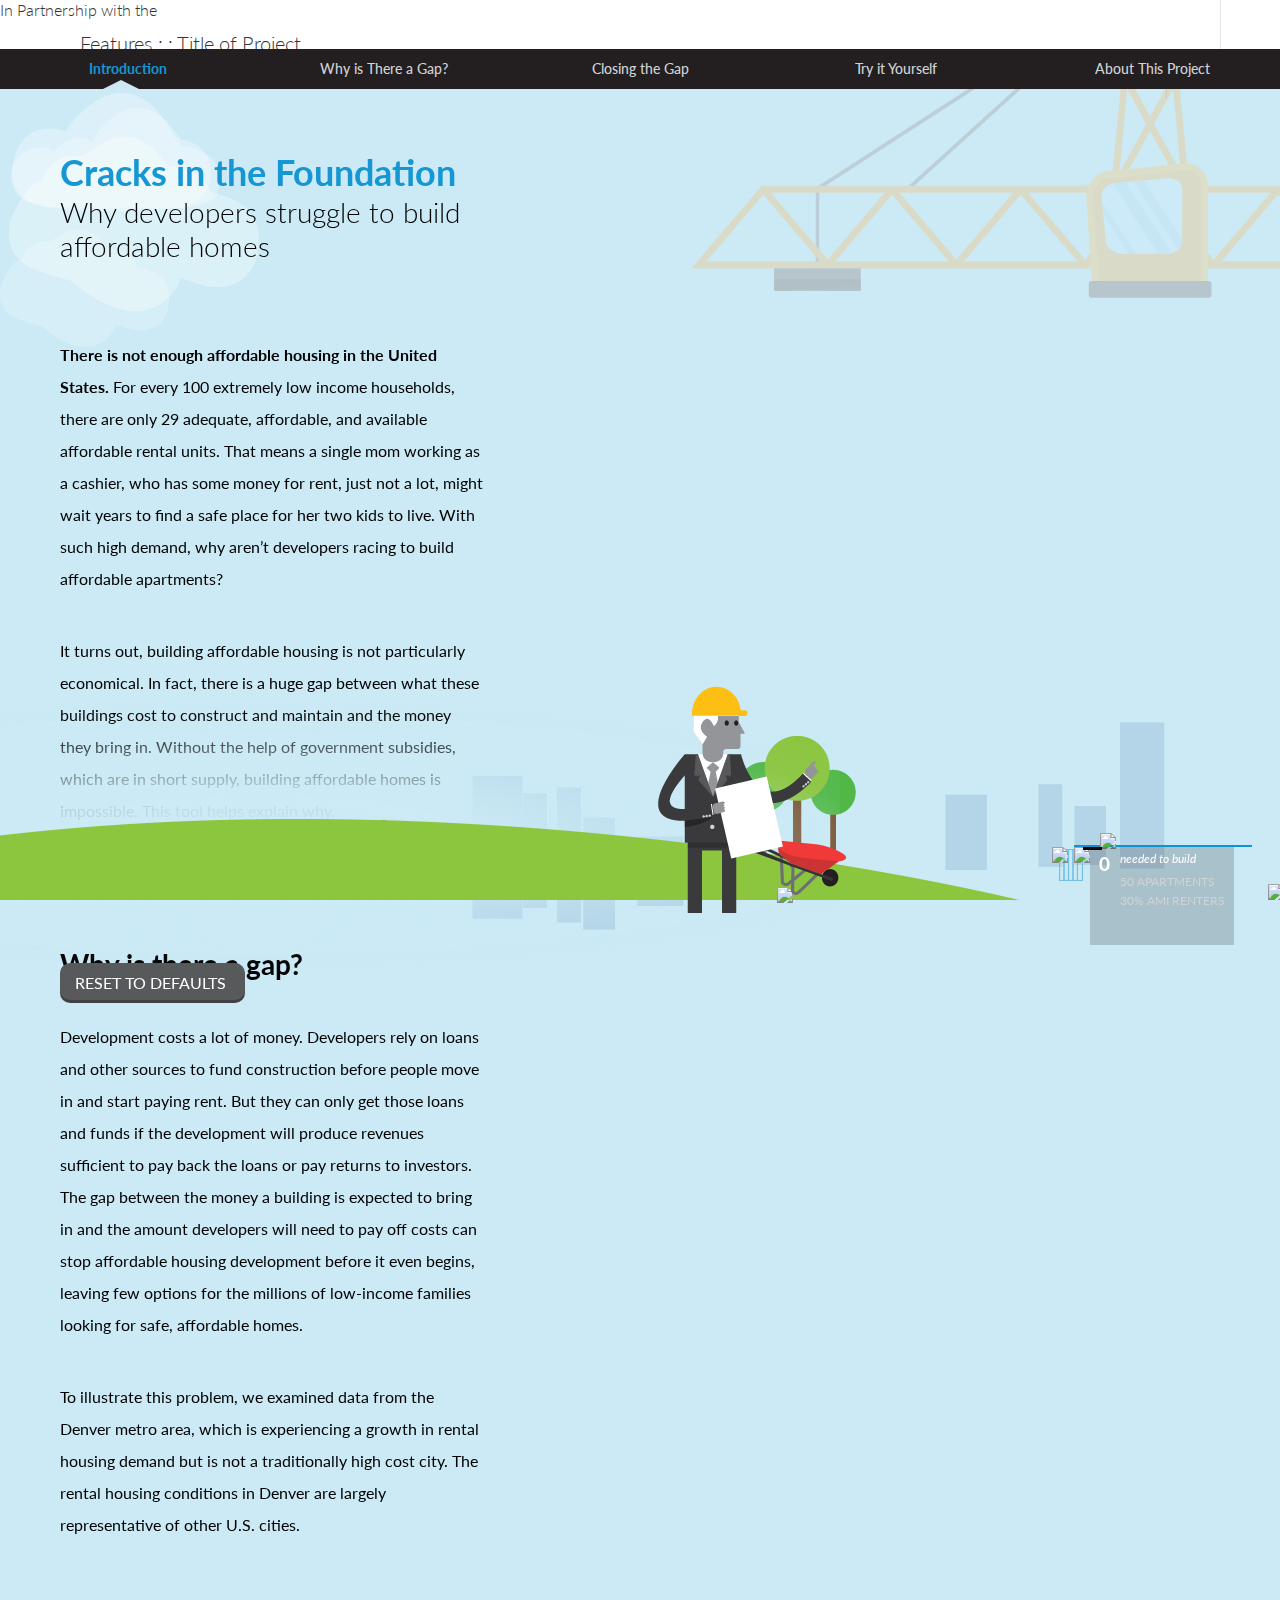
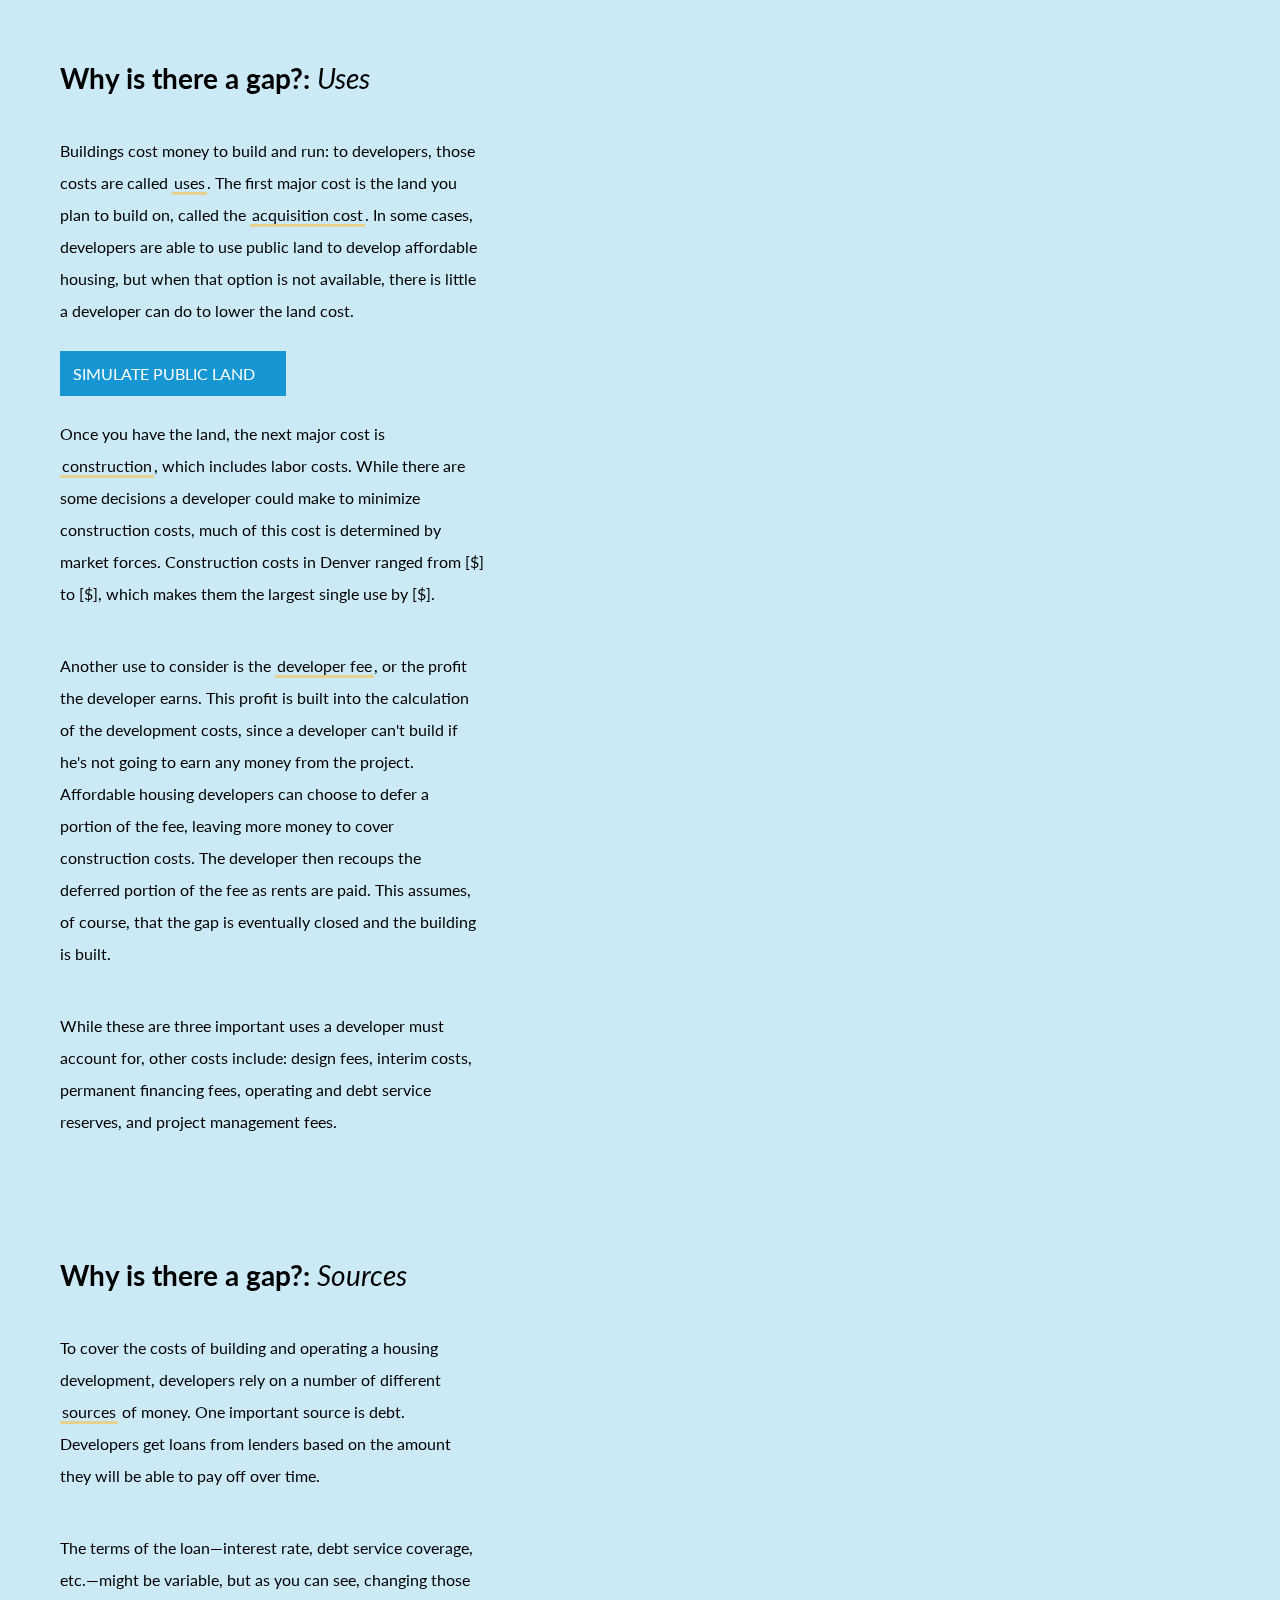
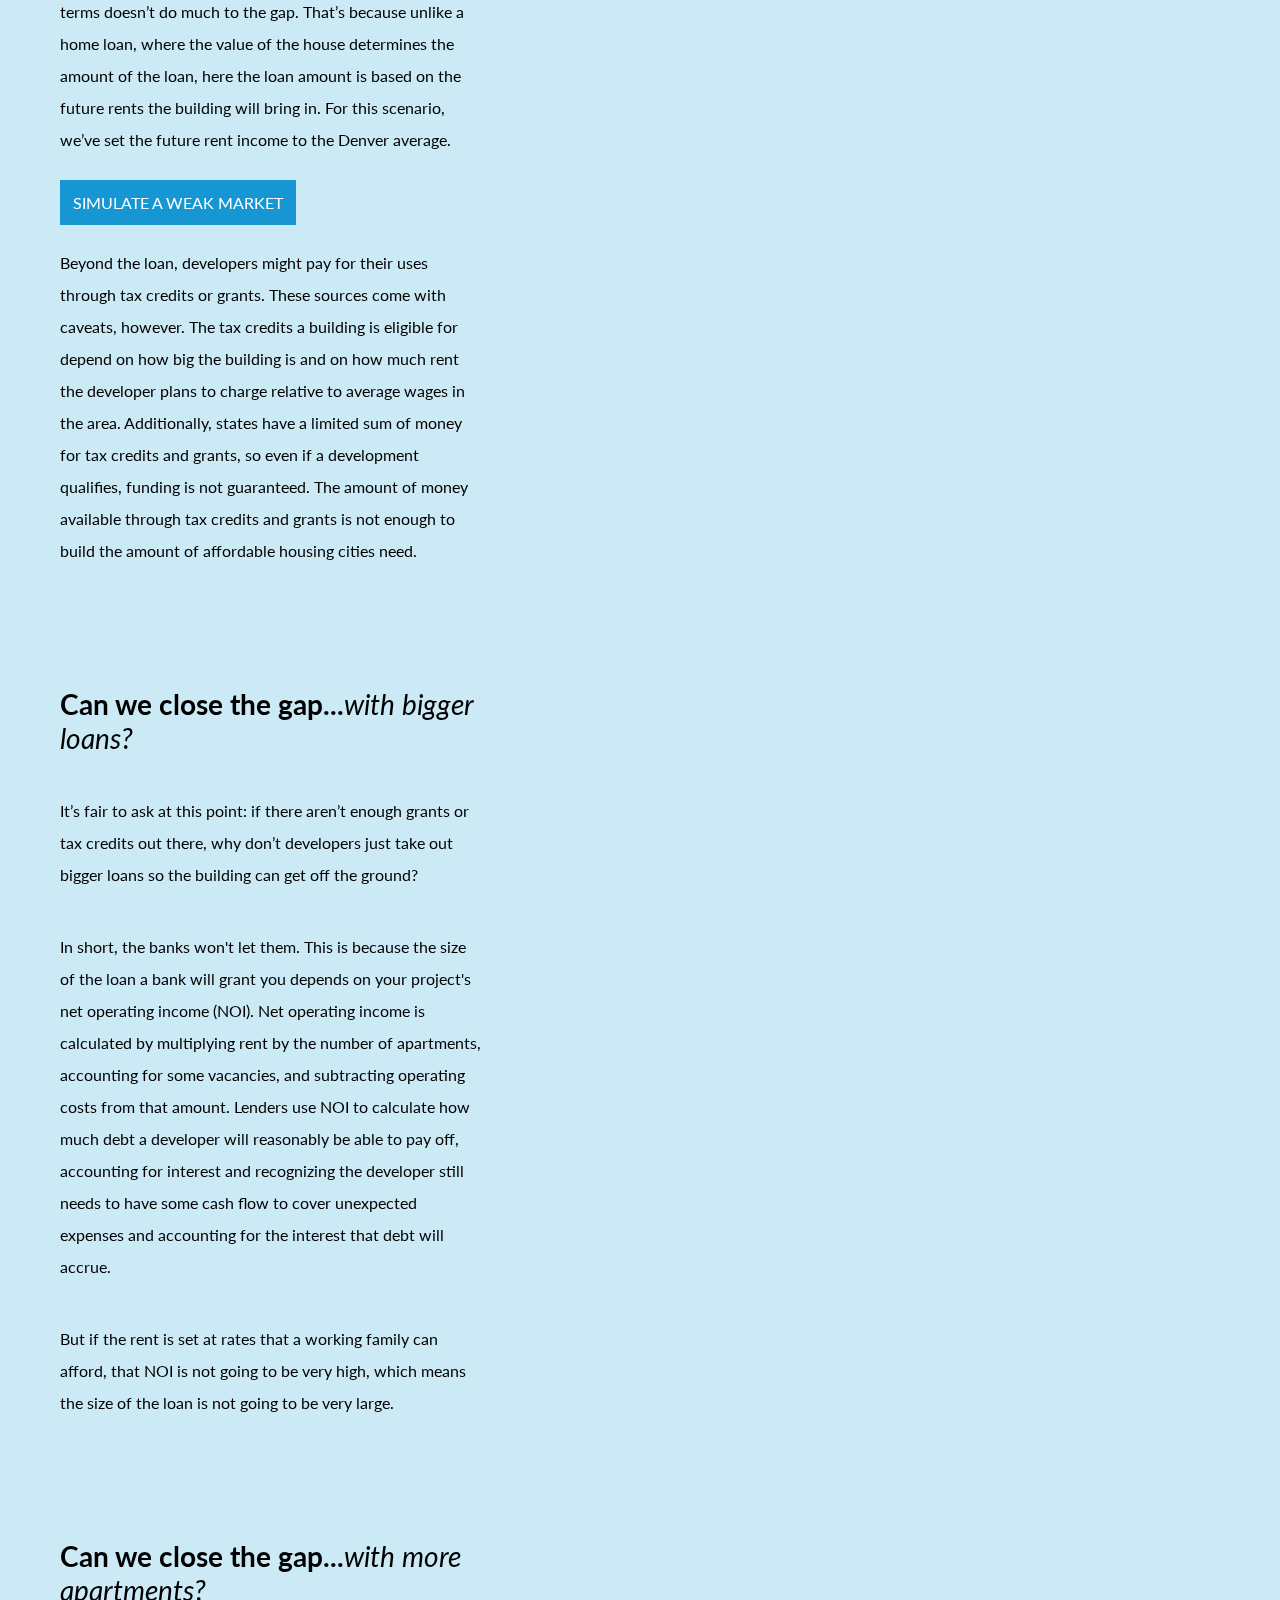
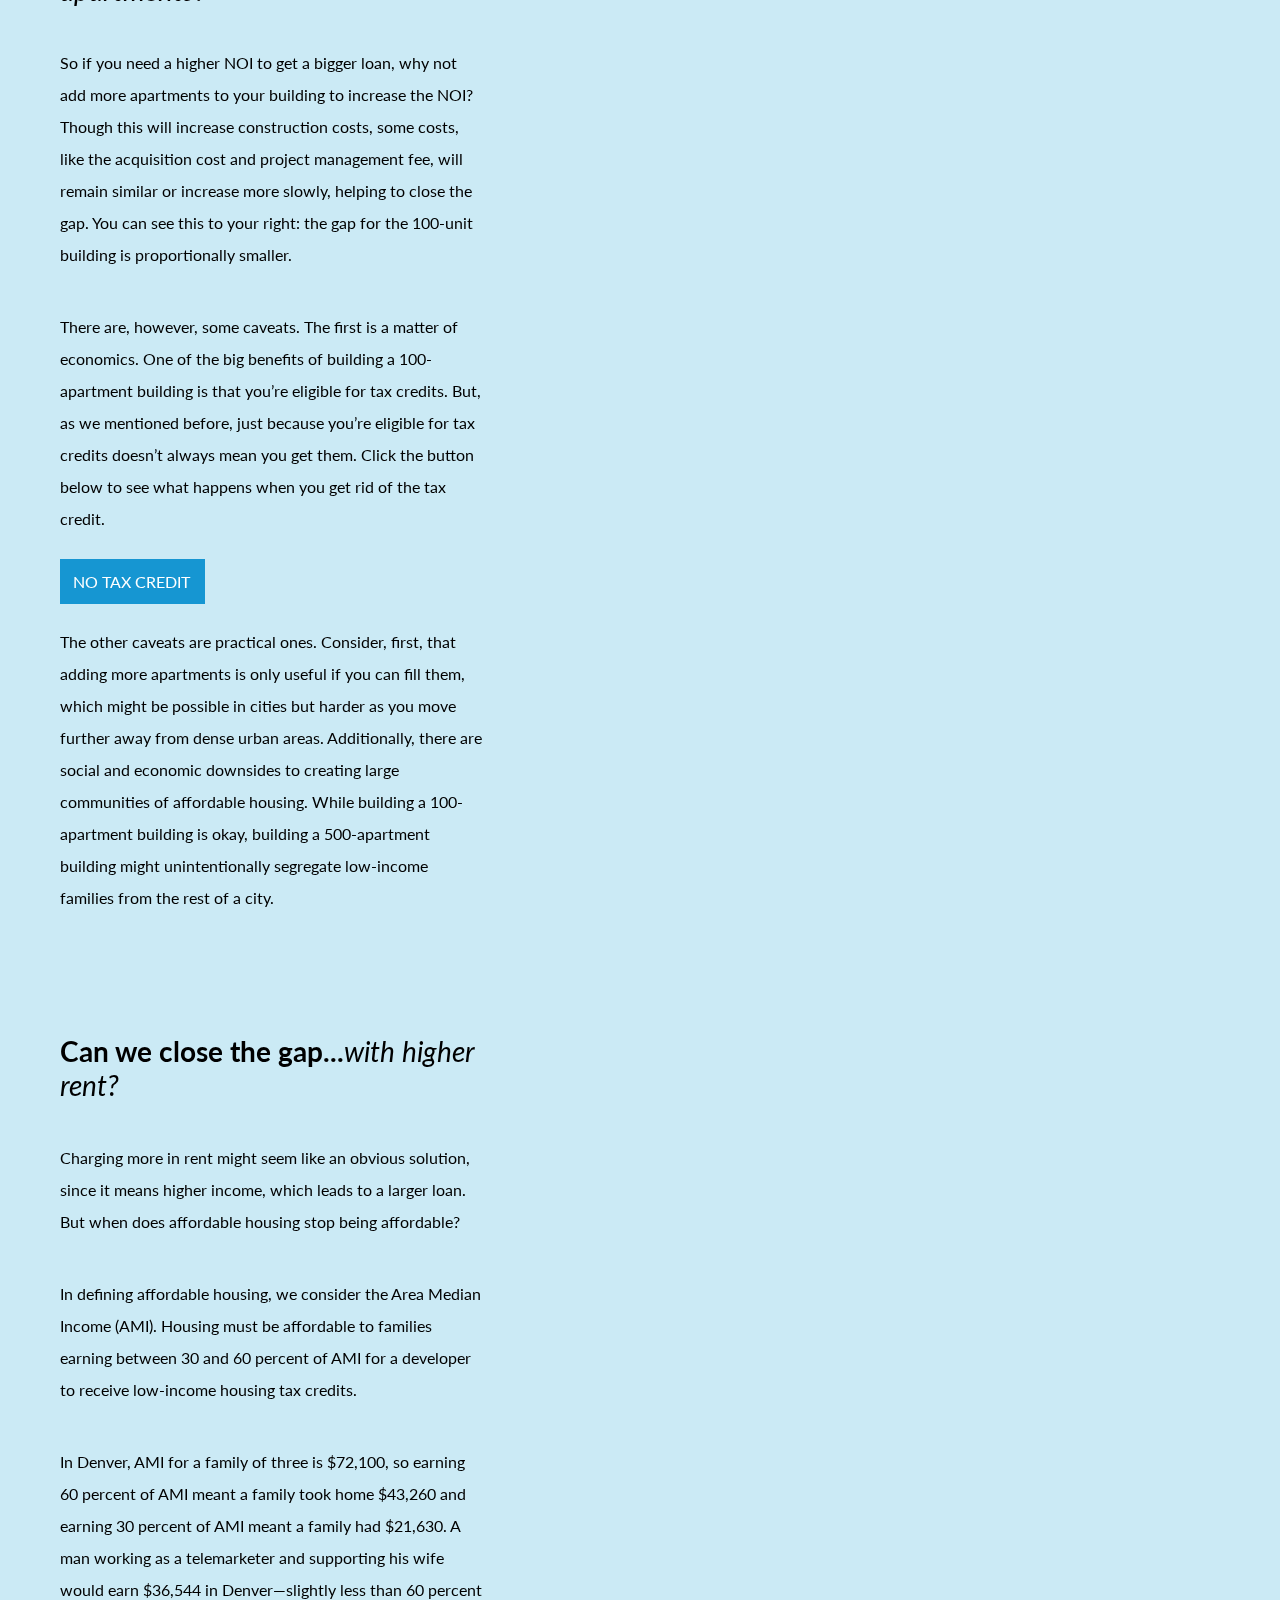
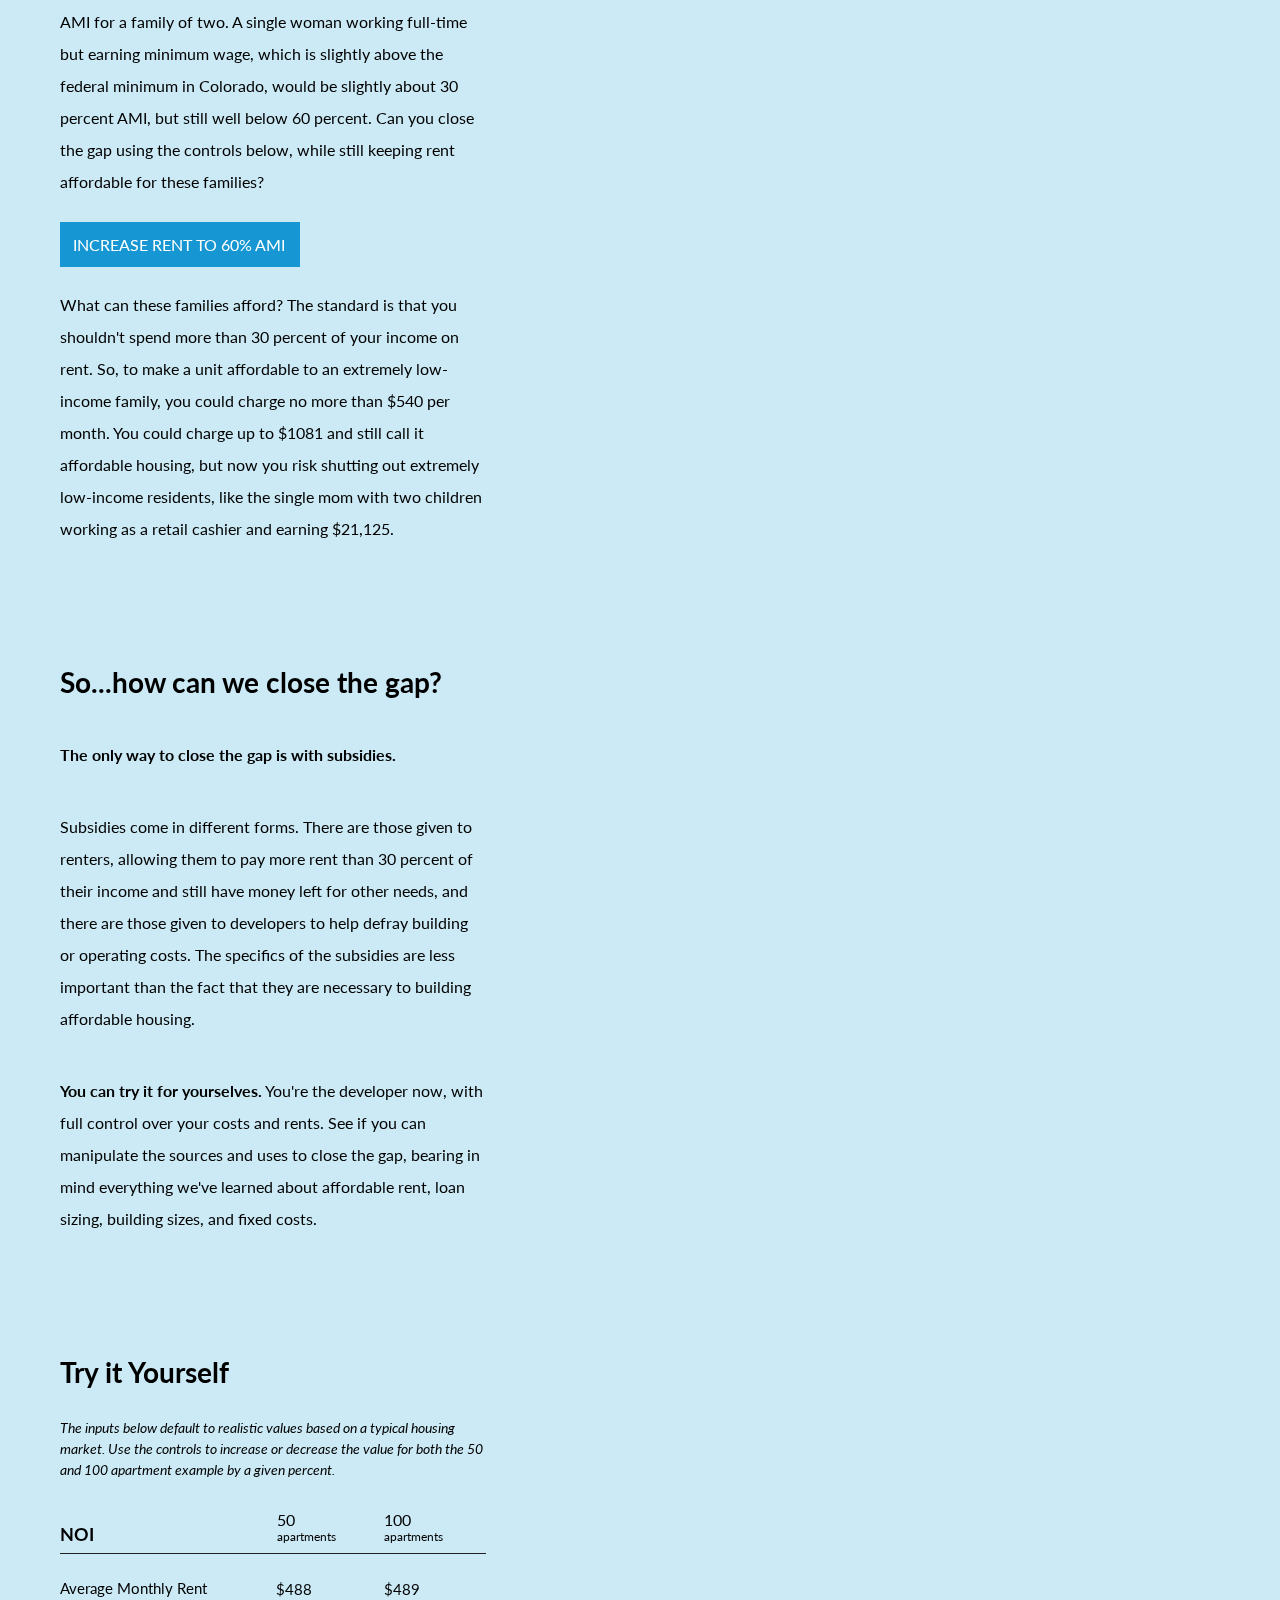
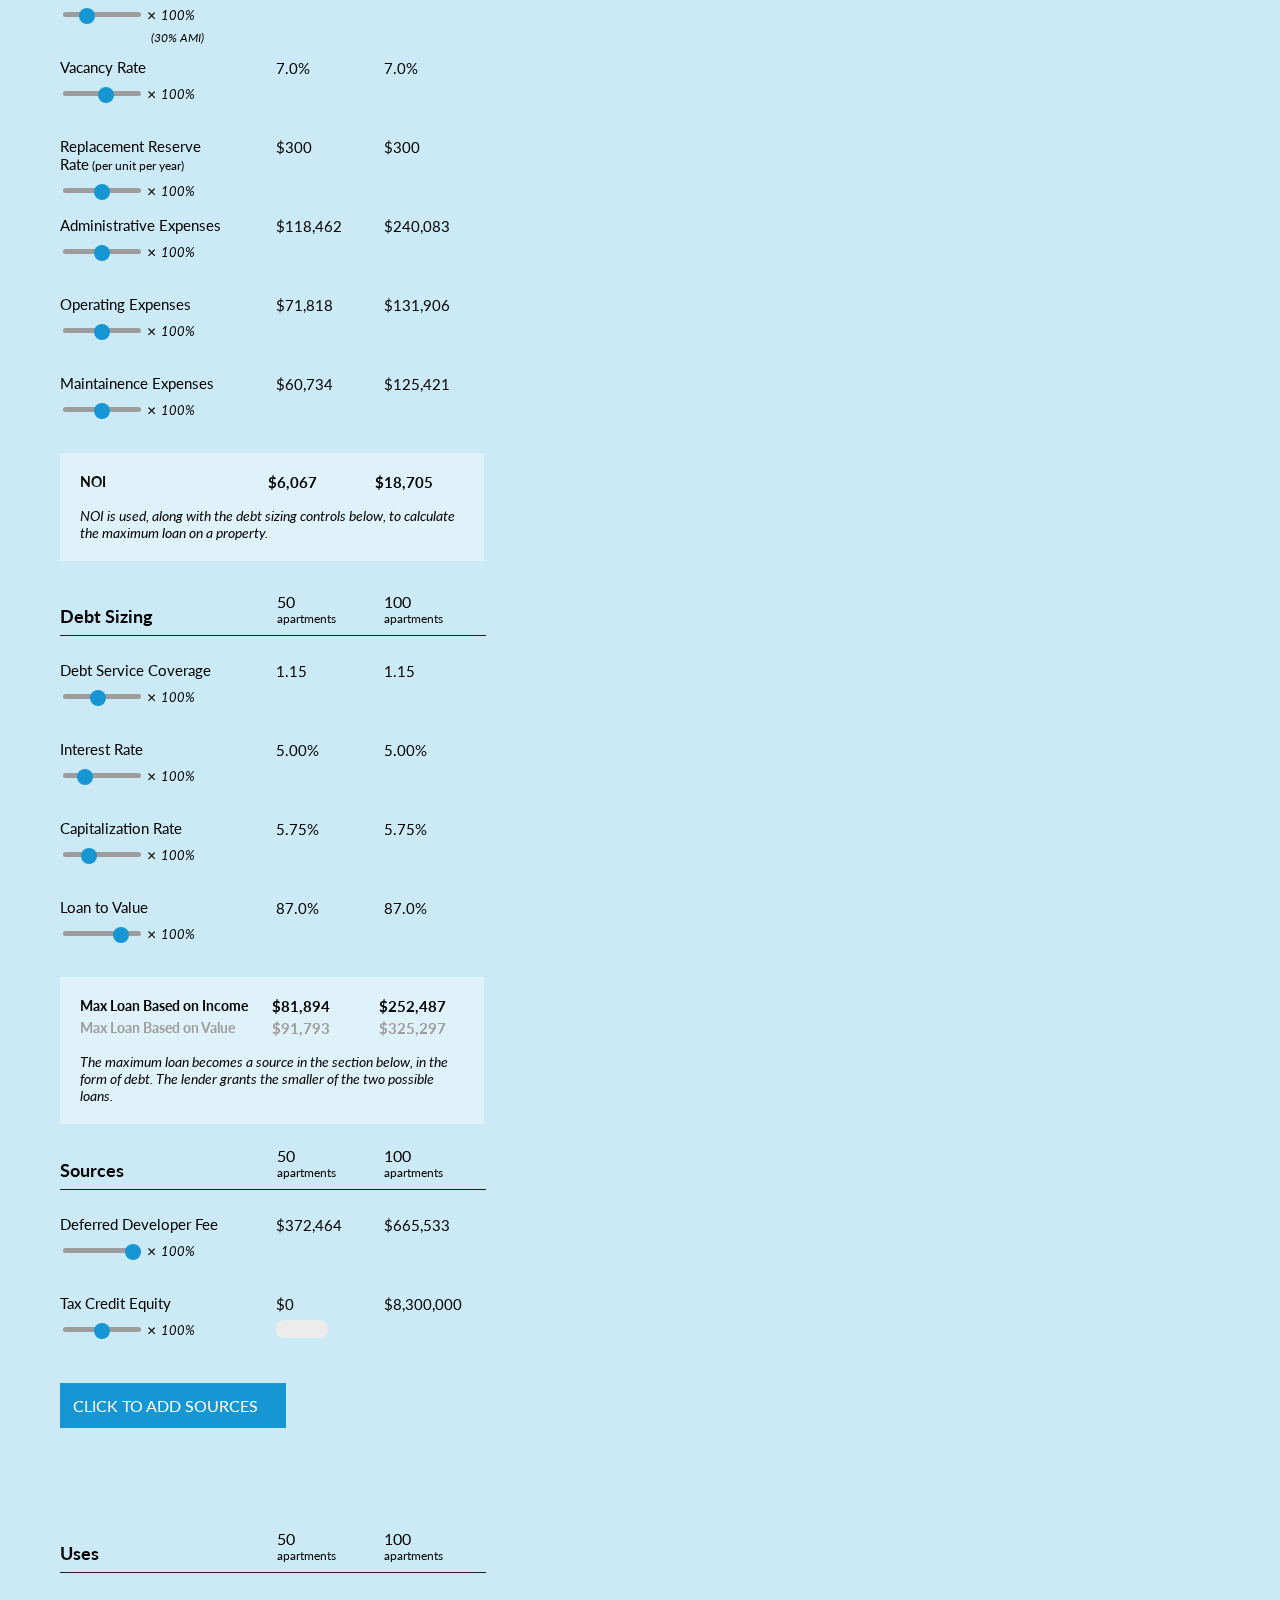
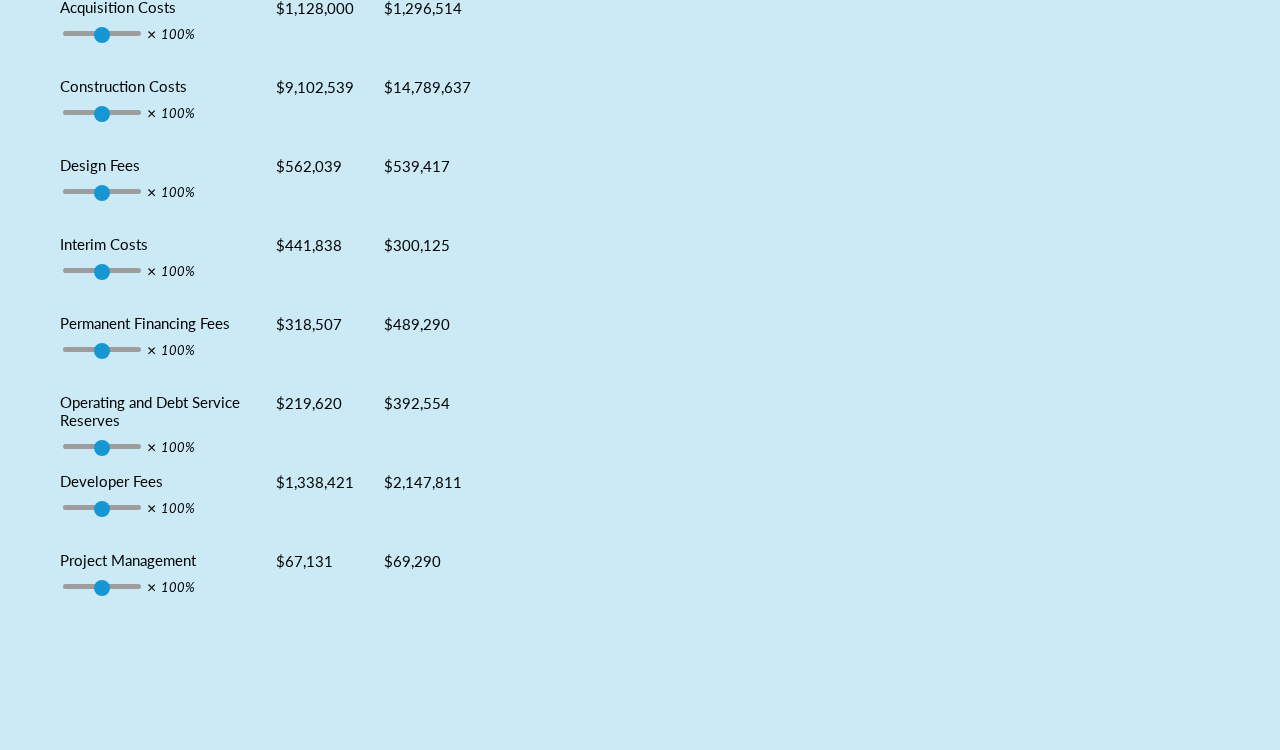
==== commit 0823199e: "tweaks" ====
--- a/index.html
+++ b/index.html
@@ -528,8 +528,9 @@
 				<div id = "i_bar_50" class="i_bar"></div>
 			</div>
 			<div id = "gap_container_50" class="gap_container">
-				<div id = "gap_label_50" class="gap_label"><span class = "gap_apt_label">50 apartments</span><span class="gap_ami_label"><i id = "gap_container_50_ami">30</i>% AMI renters</span>Gap</div>
 				<div id = "gap_amount_50" class="gap_amount">0</div>
+				<div class="needed">needed to build</div>
+				<div id = "gap_label_50" class="gap_label"><span class = "gap_apt_label">50 apartments</span><span class="gap_ami_label"><i id = "gap_container_50_ami">30</i>% AMI renters</span></div>
 			</div>
 			<div id ="balcony_top_50" class="balcony_top balcony">
 				<img src = "images/balcony.png">
@@ -539,41 +540,43 @@
 			</div>
 			<div id ="windows_bottom_50" class="windows_bottom windows">
 				<div class = "full_windows_50 door">
-					<img class = "desktop_window"src = "images/doorWindowsFilled.png">
+					<img class = "desktop_window" src = "images/doorWindowsFilled.png">
 					<img class = "mobile_window" src = "images/mobile/doorWindowsFilled.png">
 				</div>
 				<div class = "empty_windows_50 door">
-					<img class = "desktop_window"src = "images/doorWindowsEmpty.png">
+					<img class = "desktop_window" src = "images/doorWindowsEmpty.png">
 					<img class = "mobile_window" src = "images/mobile/doorWindowsEmpty.png">
 				</div>
 			</div>
 			<div id ="windows_middle_50" class="windows_middle windows">
 					<div class = "full_windows_50">
-						<img class = "desktop_window"src = "images/filledWindows.png">
+						<img class = "desktop_window" src = "images/filledWindows.png">
 						<img class = "mobile_window" src = "images/mobile/filledWindows.png">
 					</div>
 					<div class = "empty_windows_50">
-						<img class = "desktop_window"src = "images/emptyWindows.png">
+						<img class = "desktop_window" src = "images/emptyWindows.png">
 						<img class = "mobile_window" src = "images/mobile/emptyWindows.png">
 					</div>			
 			</div>
 			<div id ="windows_top_50" class="windows_top windows">
 					<div class = "full_windows_50">
-						<img class = "desktop_window"src = "images/filledWindows.png">
+						<img class = "desktop_window" src = "images/filledWindows.png">
 						<img class = "mobile_window" src = "images/mobile/filledWindows.png">
+						<img class = "person_50" id = "person1" src ="images/Person2.png">
 					</div>
 					<div class = "empty_windows_50">
-						<img class = "desktop_window"src = "images/emptyWindows.png">
+						<img class = "desktop_window" src = "images/emptyWindows.png">
 						<img class = "mobile_window" src = "images/mobile/emptyWindows.png">
 					</div>	
 			</div>
 			<div id ="windows_roof_50" class="windows_roof windows">
 					<div class = "full_windows_50 roof">
-						<img class = "desktop_window"src = "images/roofWindowsFilled.png">
+						<img class = "desktop_window" src = "images/roofWindowsFilled.png">
 						<img class = "mobile_window" src = "images/mobile/roofWindowsFilled.png">
+						<img class = "person_50" id = "person2" src ="images/Person1.png">
 					</div>
 					<div class = "empty_windows_50 roof">
-						<img class = "desktop_window"src = "images/roofWindowsEmpty.png">
+						<img class = "desktop_window" src = "images/roofWindowsEmpty.png">
 						<img class = "mobile_window" src = "images/mobile/roofWindowsEmpty.png">
 					</div>	
 			</div>
@@ -592,8 +595,9 @@
 				<div id = "i_bar_100" class="i_bar"></div>
 			</div>
 			<div id = "gap_container_100" class="gap_container">
-				<div id = "gap_label_50" class="gap_label"><span class = "gap_apt_label">100 apartments</span><span class="gap_ami_label"><i id = "gap_container_100_ami">30</i>% AMI renters</span>Gap</div>
 				<div id = "gap_amount_100" class="gap_amount">0</div>
+				<div class="needed">needed to build</div>
+				<div id = "gap_label_100" class="gap_label"><span class = "gap_apt_label">100 apartments</span><span class="gap_ami_label"><i id = "gap_container_100_ami">30</i>% AMI renters</span></div>
 			</div>
 			<div id ="balcony_top_100" class="balcony_top balcony">
 				<img src = "images/balcony.png">
@@ -603,57 +607,57 @@
 			</div>
 			<div id ="windows_bottom_100" class="windows_bottom windows">
 				<div class = "full_windows_100 door">
-					<img class = "desktop_window"src = "images/doorWindowsFilled.png">
+					<img class = "desktop_window" src = "images/doorWindowsFilled.png">
 					<img class = "mobile_window" src = "images/mobile/doorWindowsFilled.png">
 				</div>
 				<div class = "empty_windows_100 door">
-					<img class = "desktop_window"src = "images/doorWindowsEmpty.png">
+					<img class = "desktop_window" src = "images/doorWindowsEmpty.png">
 					<img class = "mobile_window" src = "images/mobile/doorWindowsEmpty.png">
 				</div>	
 			</div>
 			<div id ="windows_middle1_100" class="windows_middle windows">
 					<div class = "full_windows_100">
-						<img class = "desktop_window"src = "images/filledWindows.png">
+						<img class = "desktop_window" src = "images/filledWindows.png">
 						<img class = "mobile_window" src = "images/mobile/filledWindows.png">
 					</div>
 					<div class = "empty_windows_100">
-						<img class = "desktop_window"src = "images/emptyWindows.png">
+						<img class = "desktop_window" src = "images/emptyWindows.png">
 						<img class = "mobile_window" src = "images/mobile/emptyWindows.png">
 					</div>				</div>
 			<div id ="windows_middle2_100" class="windows_middle windows">
 					<div class = "full_windows_100">
-						<img class = "desktop_window"src = "images/filledWindows.png">
+						<img class = "desktop_window" src = "images/filledWindows.png">
 						<img class = "mobile_window" src = "images/mobile/filledWindows.png">
 					</div>
 					<div class = "empty_windows_100">
-						<img class = "desktop_window"src = "images/emptyWindows.png">
+						<img class = "desktop_window" src = "images/emptyWindows.png">
 						<img class = "mobile_window" src = "images/mobile/emptyWindows.png">
 					</div>				</div>
 			<div id ="windows_middle3_100" class="windows_middle windows">
 					<div class = "full_windows_100">
-						<img class = "desktop_window"src = "images/filledWindows.png">
+						<img class = "desktop_window" src = "images/filledWindows.png">
 						<img class = "mobile_window" src = "images/mobile/filledWindows.png">
 					</div>
 					<div class = "empty_windows_100">
-						<img class = "desktop_window"src = "images/emptyWindows.png">
+						<img class = "desktop_window" src = "images/emptyWindows.png">
 						<img class = "mobile_window" src = "images/mobile/emptyWindows.png">
 					</div>				</div>
 			<div id ="windows_top_100" class="windows_top windows">
 					<div class = "full_windows_100">
-						<img class = "desktop_window"src = "images/filledWindows.png">
+						<img class = "desktop_window" src = "images/filledWindows.png">
 						<img class = "mobile_window" src = "images/mobile/filledWindows.png">
 					</div>
 					<div class = "empty_windows_100">
-						<img class = "desktop_window"src = "images/emptyWindows.png">
+						<img class = "desktop_window" src = "images/emptyWindows.png">
 						<img class = "mobile_window" src = "images/mobile/emptyWindows.png">
 					</div>				</div>
 			<div id ="windows_roof_100" class="windows_roof windows">
 					<div class = "full_windows_100 roof">
-						<img class = "desktop_window"src = "images/roofWindowsFilled.png">
+						<img class = "desktop_window" src = "images/roofWindowsFilled.png">
 						<img class = "mobile_window" src = "images/mobile/roofWindowsFilled.png">
 					</div>
 					<div class = "empty_windows_100 roof">
-						<img class = "desktop_window"src = "images/roofWindowsEmpty.png">
+						<img class = "desktop_window" src = "images/roofWindowsEmpty.png">
 						<img class = "mobile_window" src = "images/mobile/roofWindowsEmpty.png">
 					</div>	
 			</div>
--- a/css/main.css
+++ b/css/main.css
@@ -446,7 +446,14 @@
     float: left;
     clear: both;
     margin-left: 9px;
-    margin-top: 2px;
+    margin-top: 5px;
+}
+.needed{
+	    float: left;
+    margin-left: 10px;
+    font-size: 12px;
+    font-style: italic;
+    margin-top: 4px;
 }
 .balcony{
 	position: absolute;
@@ -463,6 +470,17 @@
 .windows_roof{
 	margin-left: -22px;
     margin-bottom: -1px;
+}
+#person1{
+	left: 127px;
+    bottom: 3px;
+}
+#person2{
+    bottom: 16px;
+    left: 105px;
+}
+.person_50, .person_100{
+	opacity: 0;
 }
 
 #building_container_50{
@@ -814,6 +832,7 @@
 	width: 100%;
 }
 .other_source.other{
+	pointer-events: visible !important;
 	display: inline-block;
 	margin-left: 20px;
 	width: 84px !important;
@@ -841,6 +860,7 @@
     background-color: transparent !important;
     border-bottom: 1px solid #a2d4ec !important; 
     font-style: italic;
+    pointer-events: visible !important;
 }
 .control_container.noi, .control_container.debt{
 	margin-bottom: 5px;
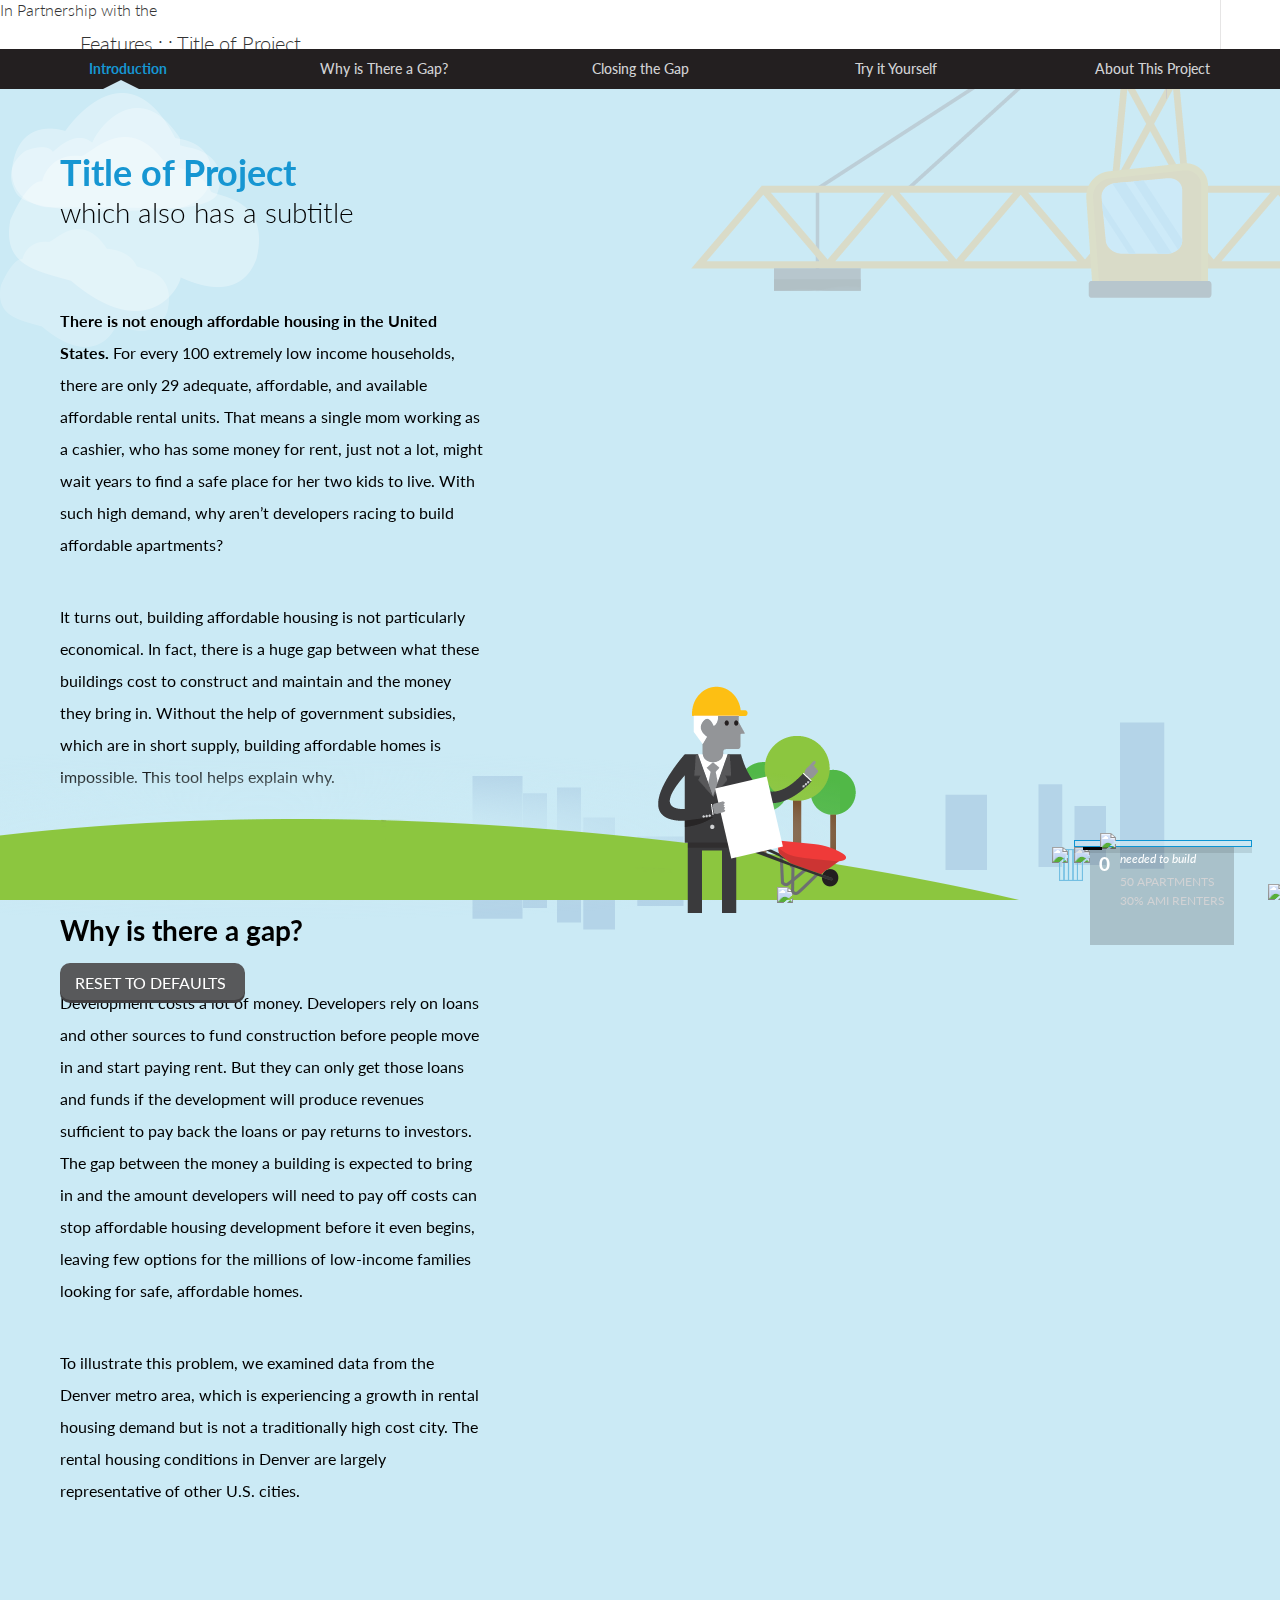
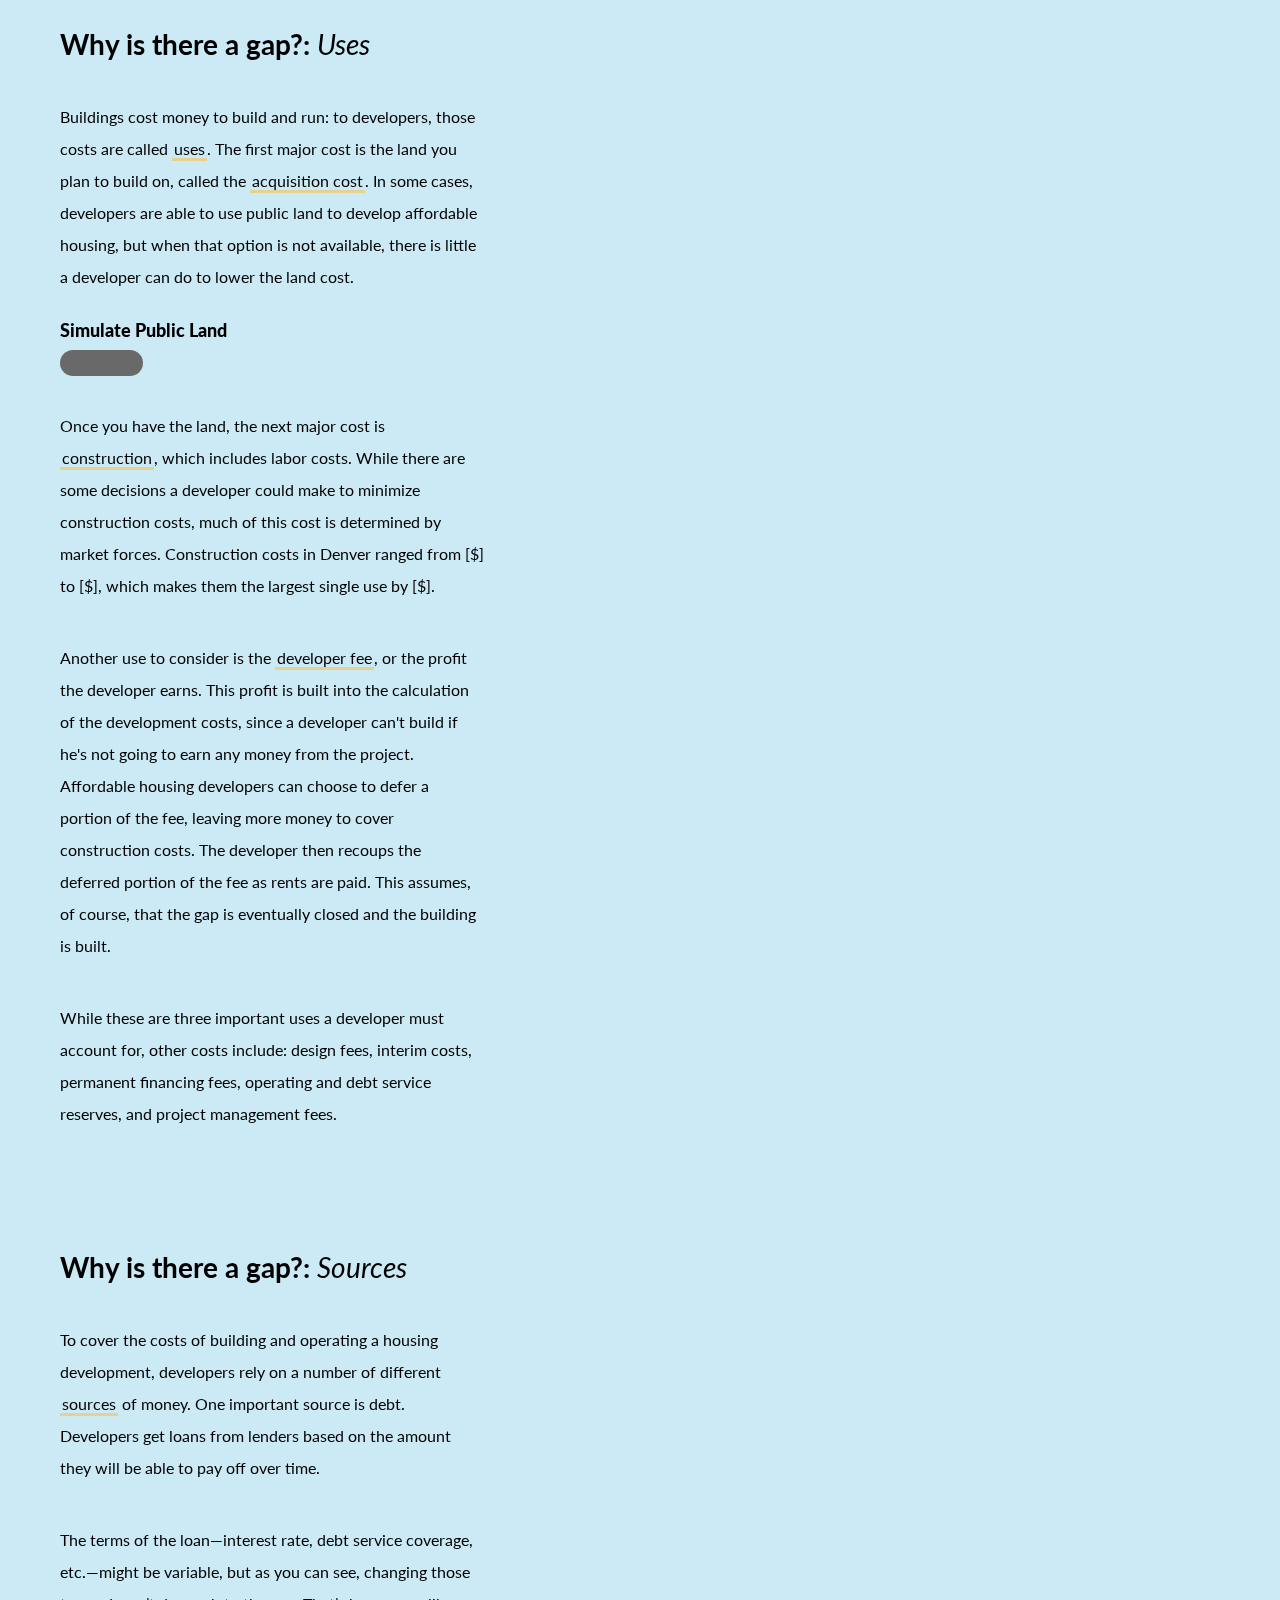
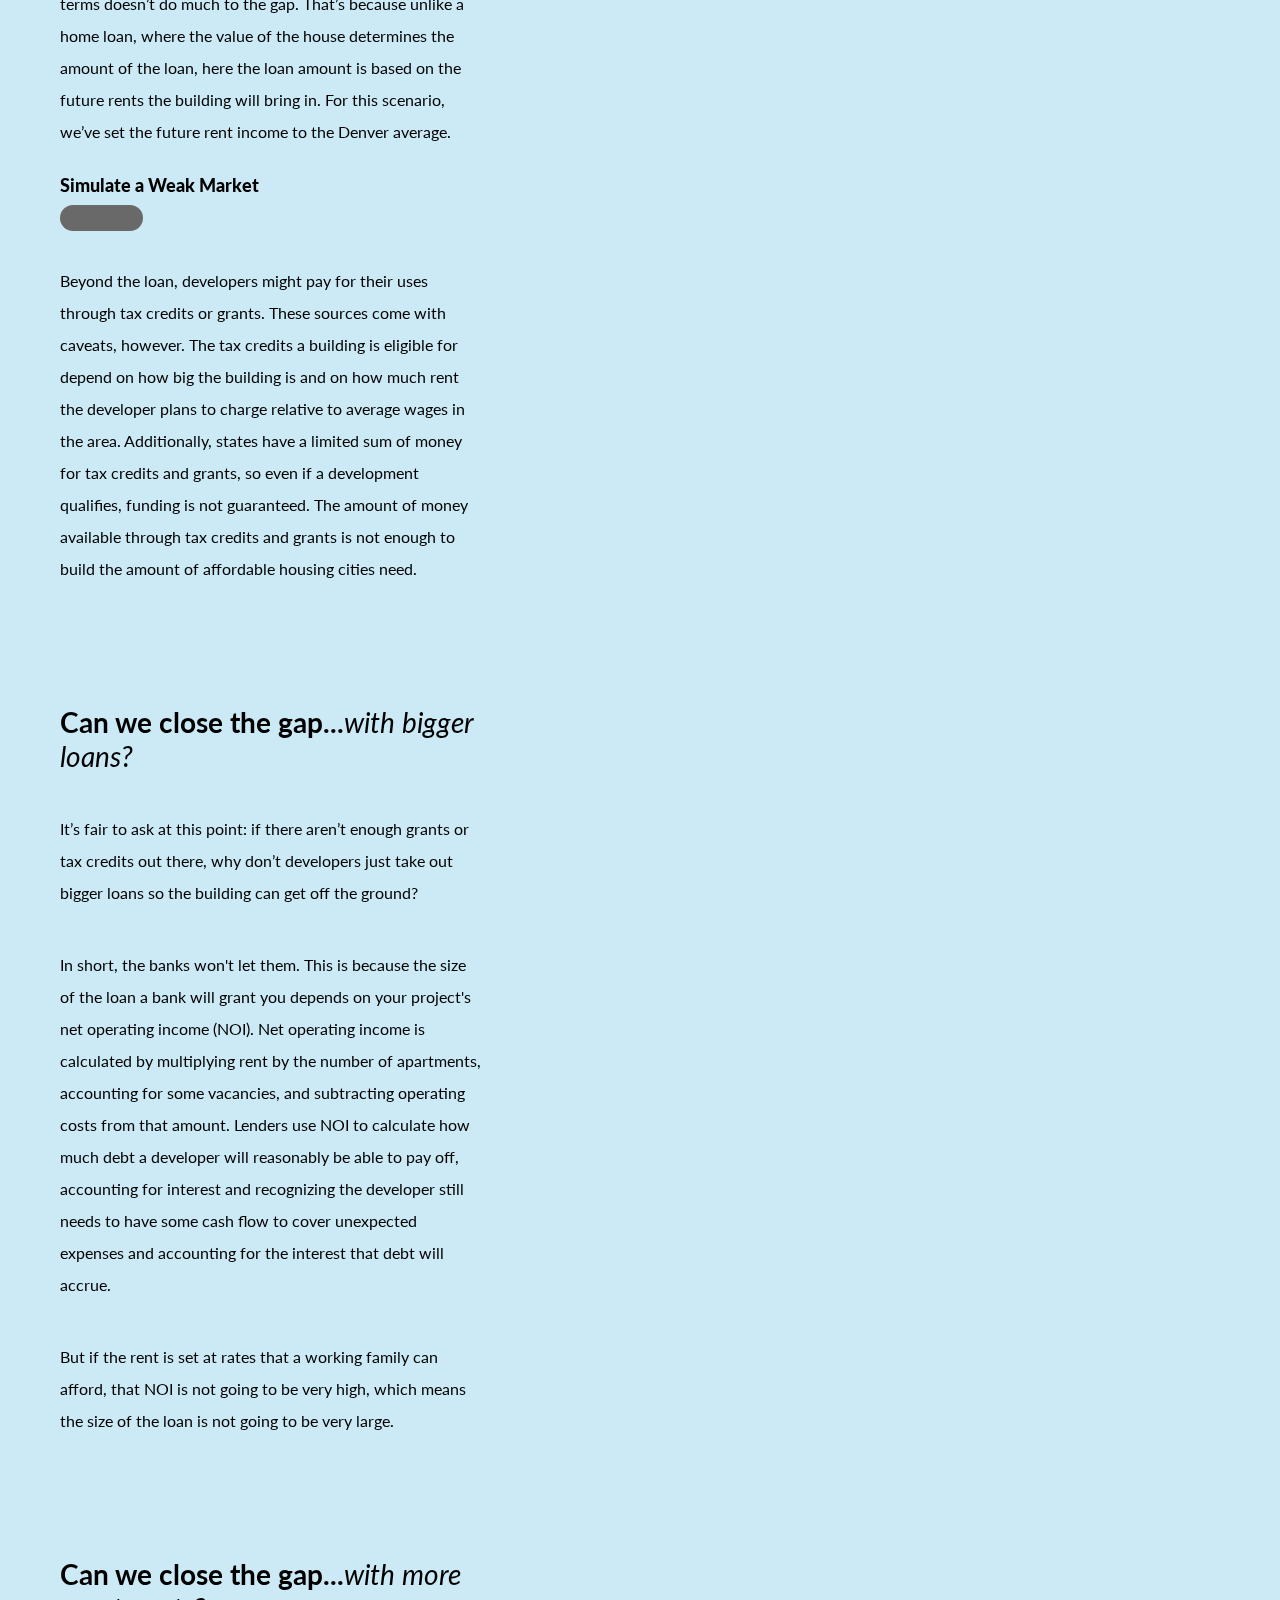
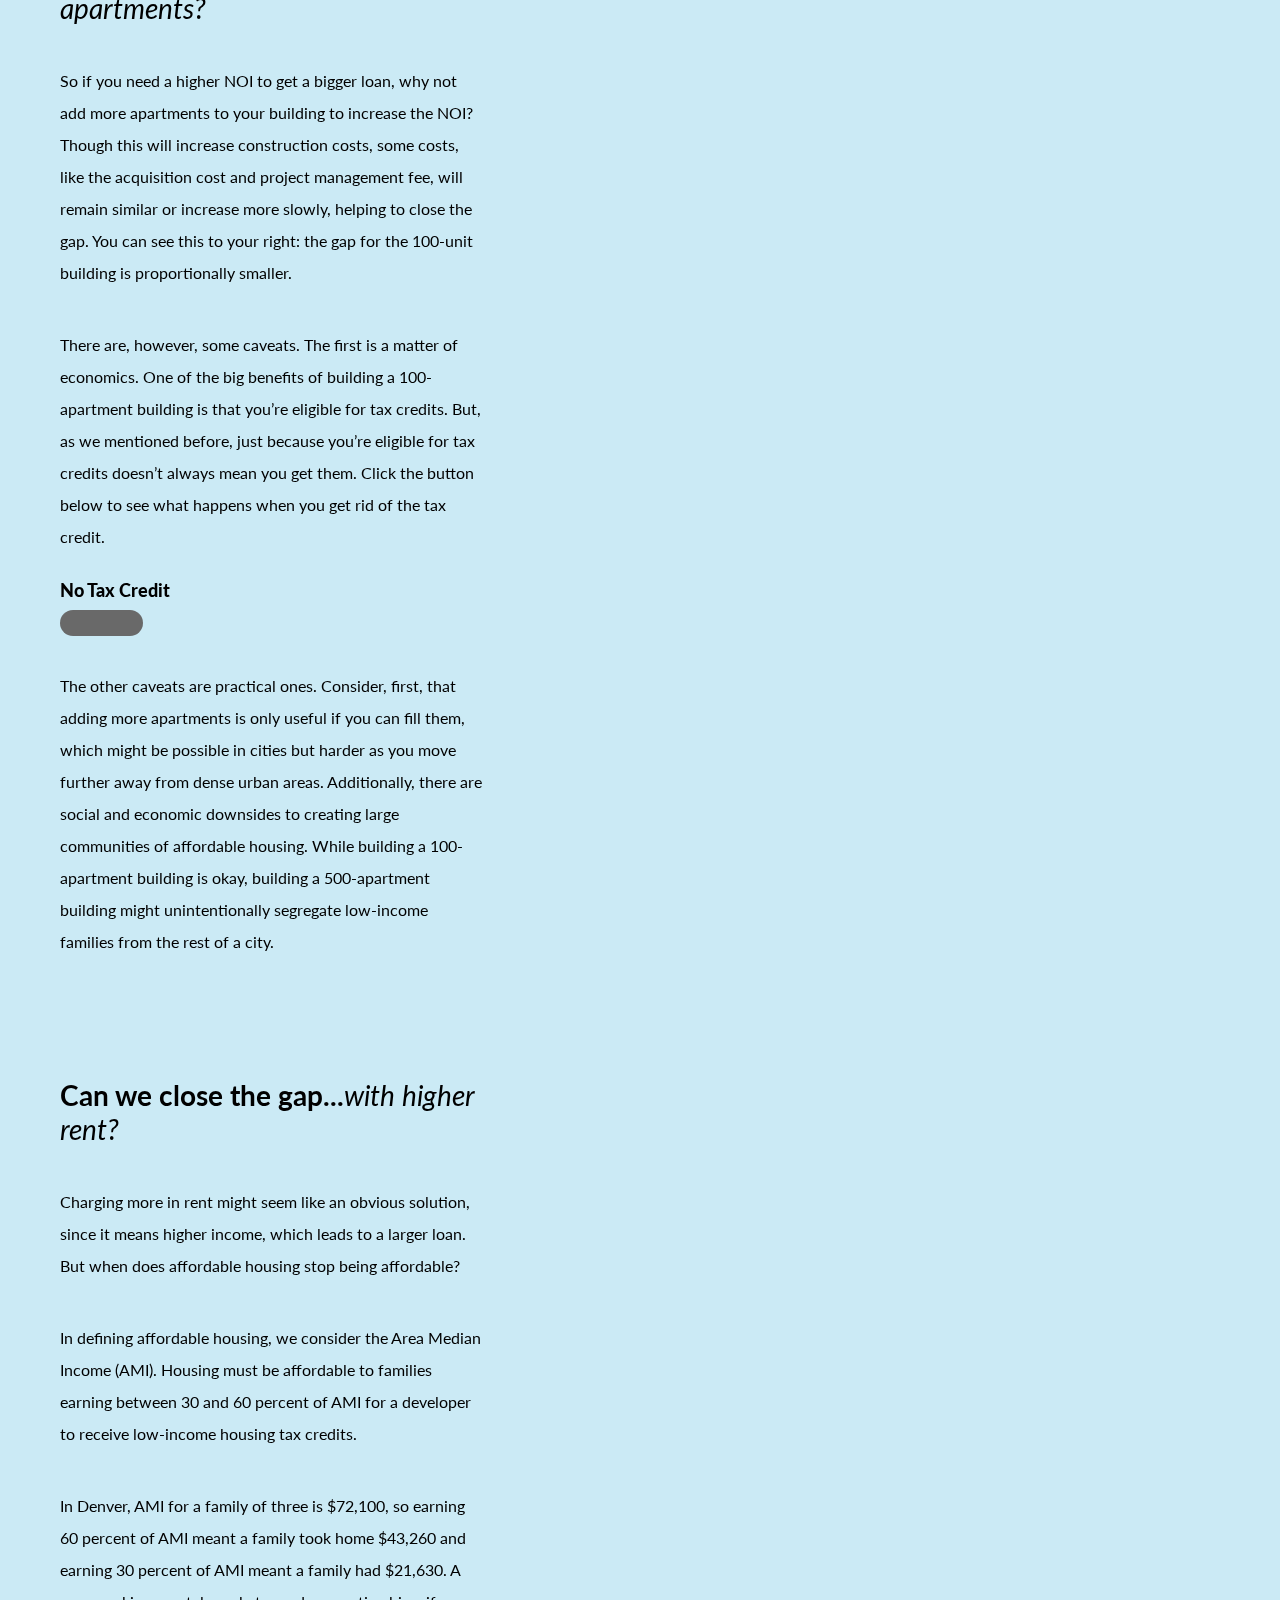
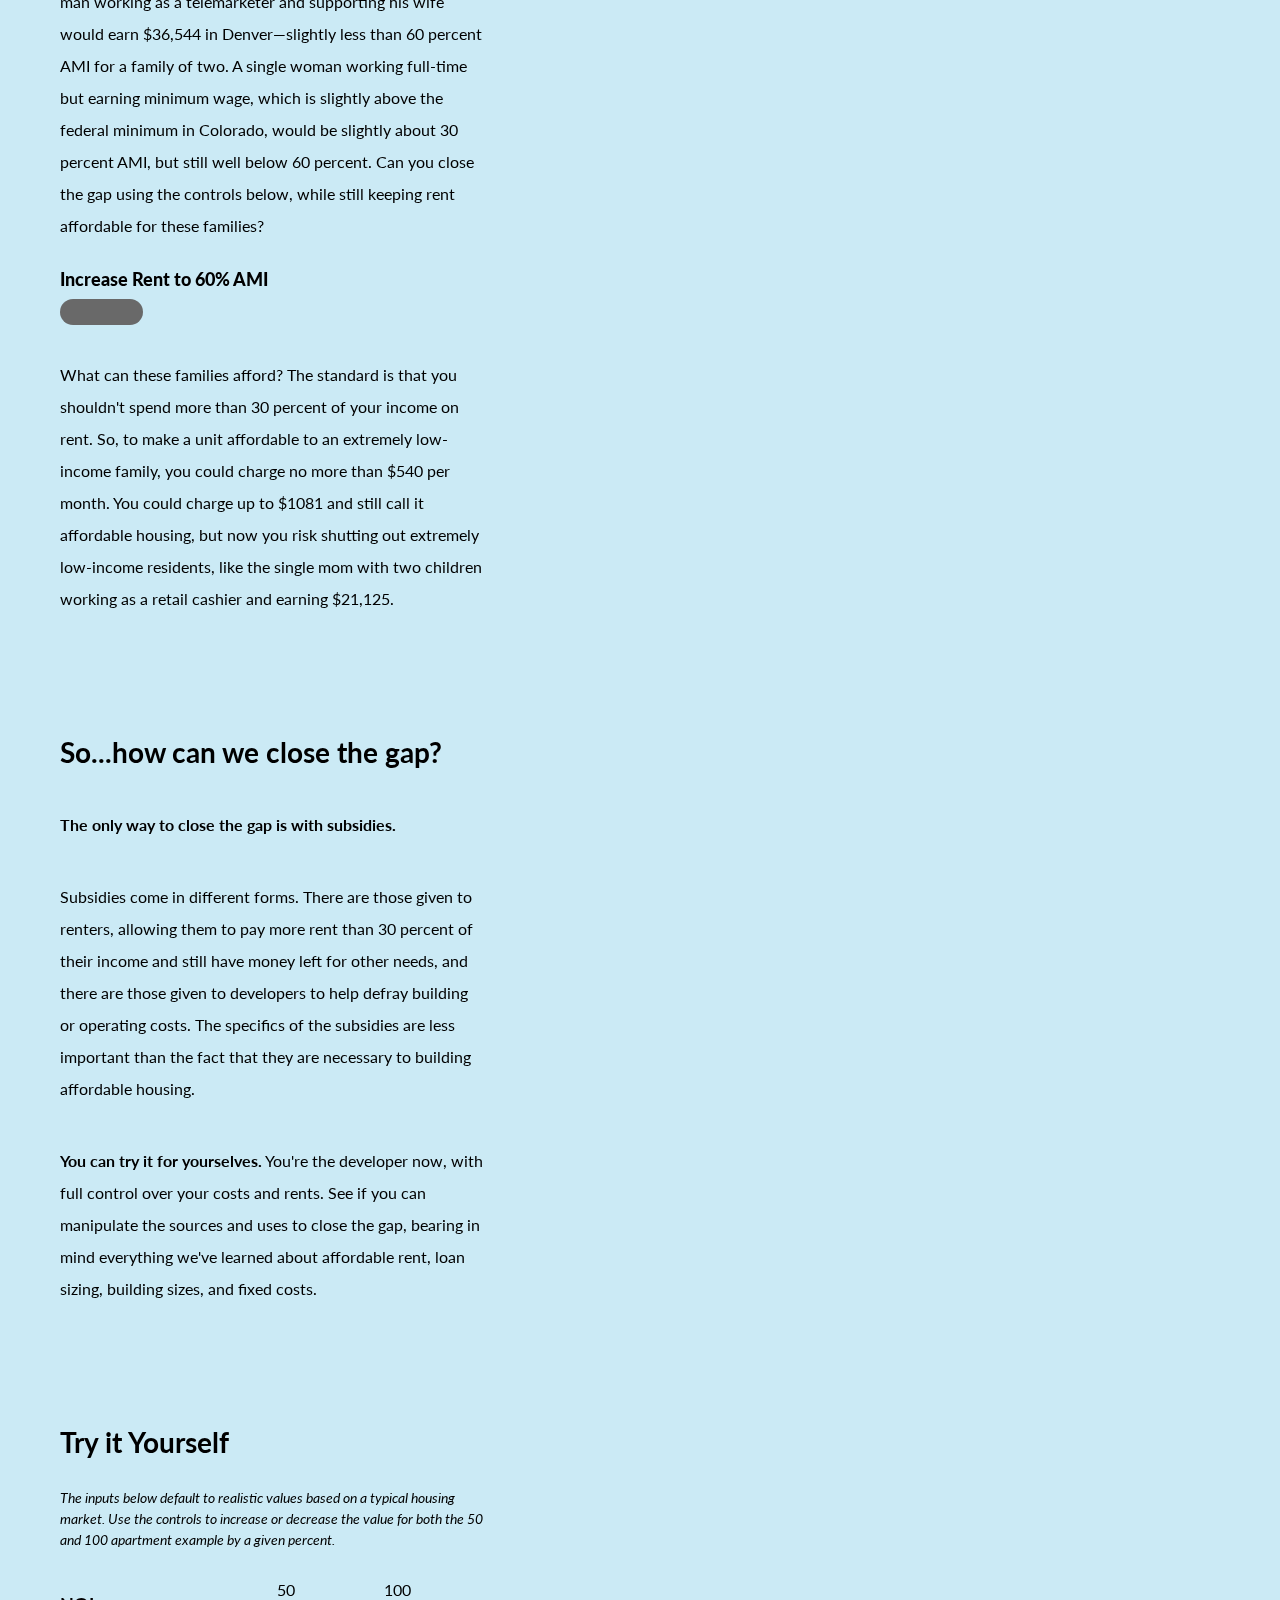
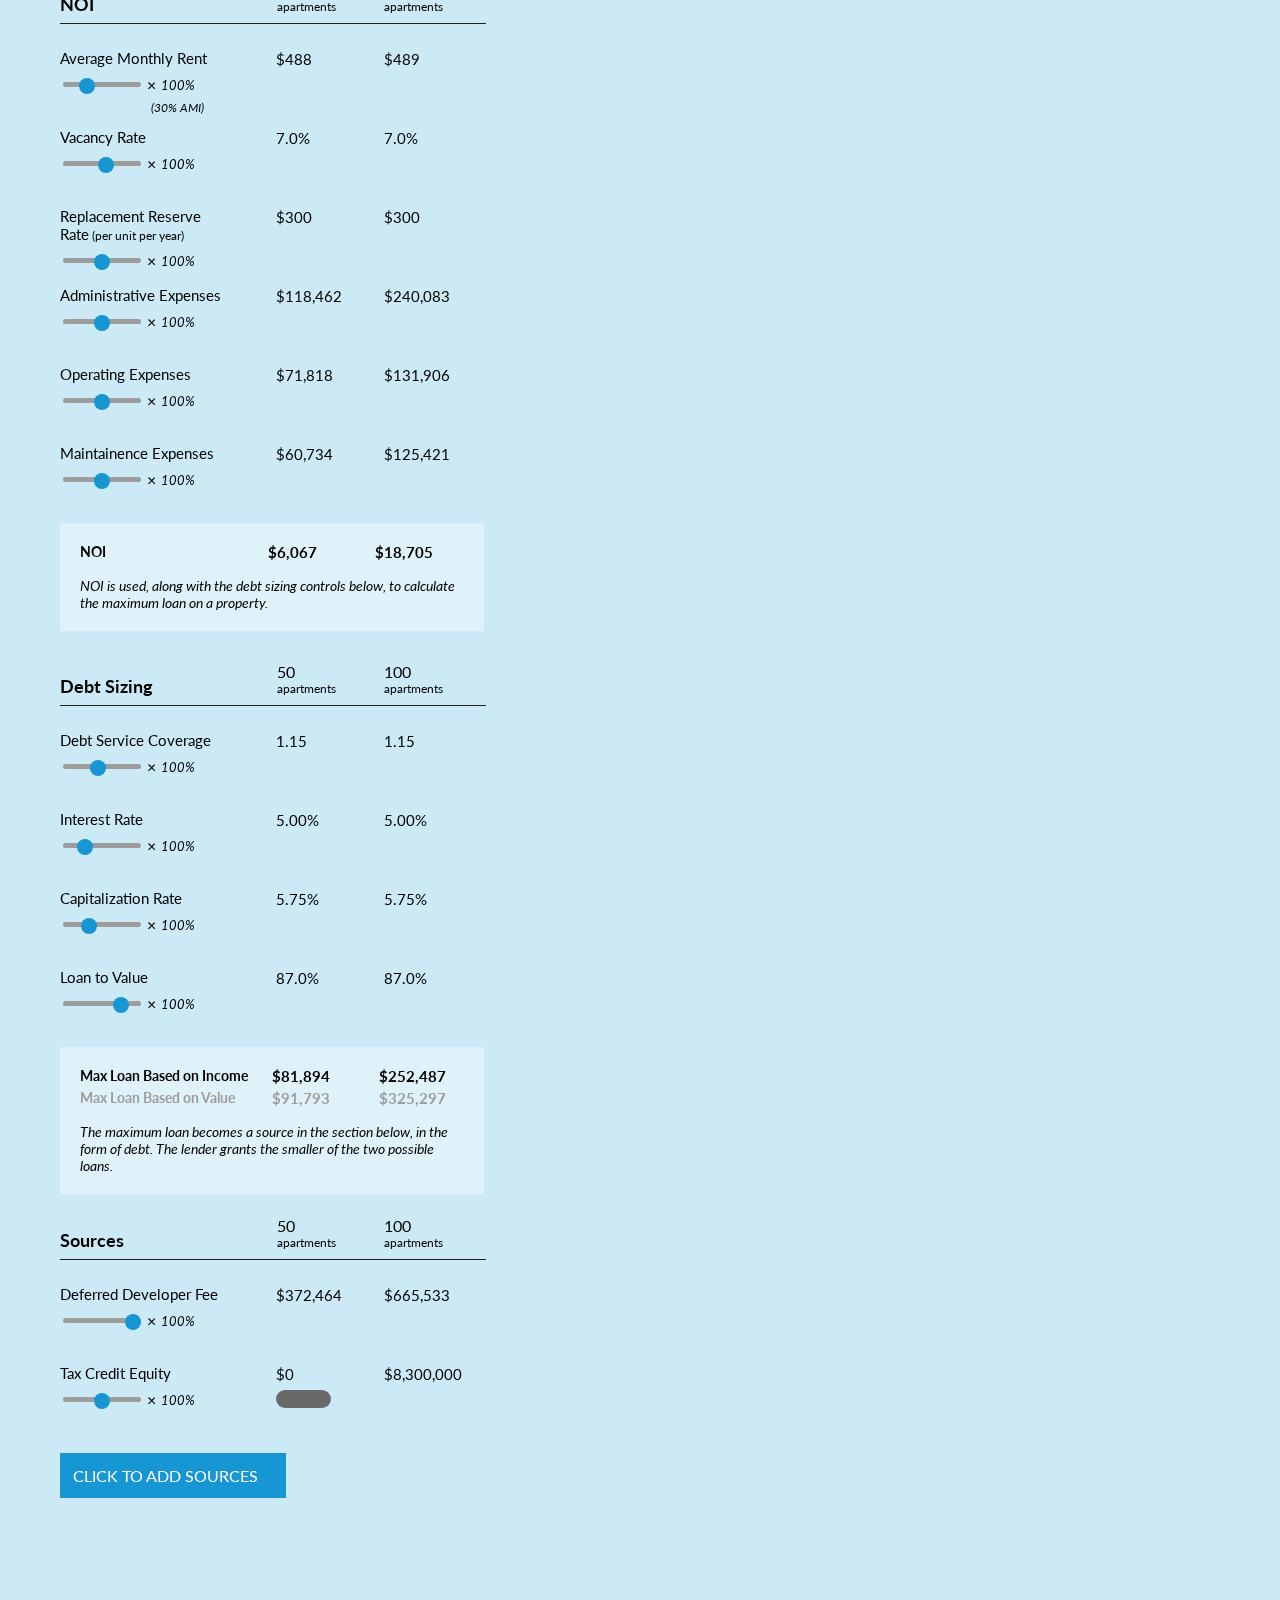
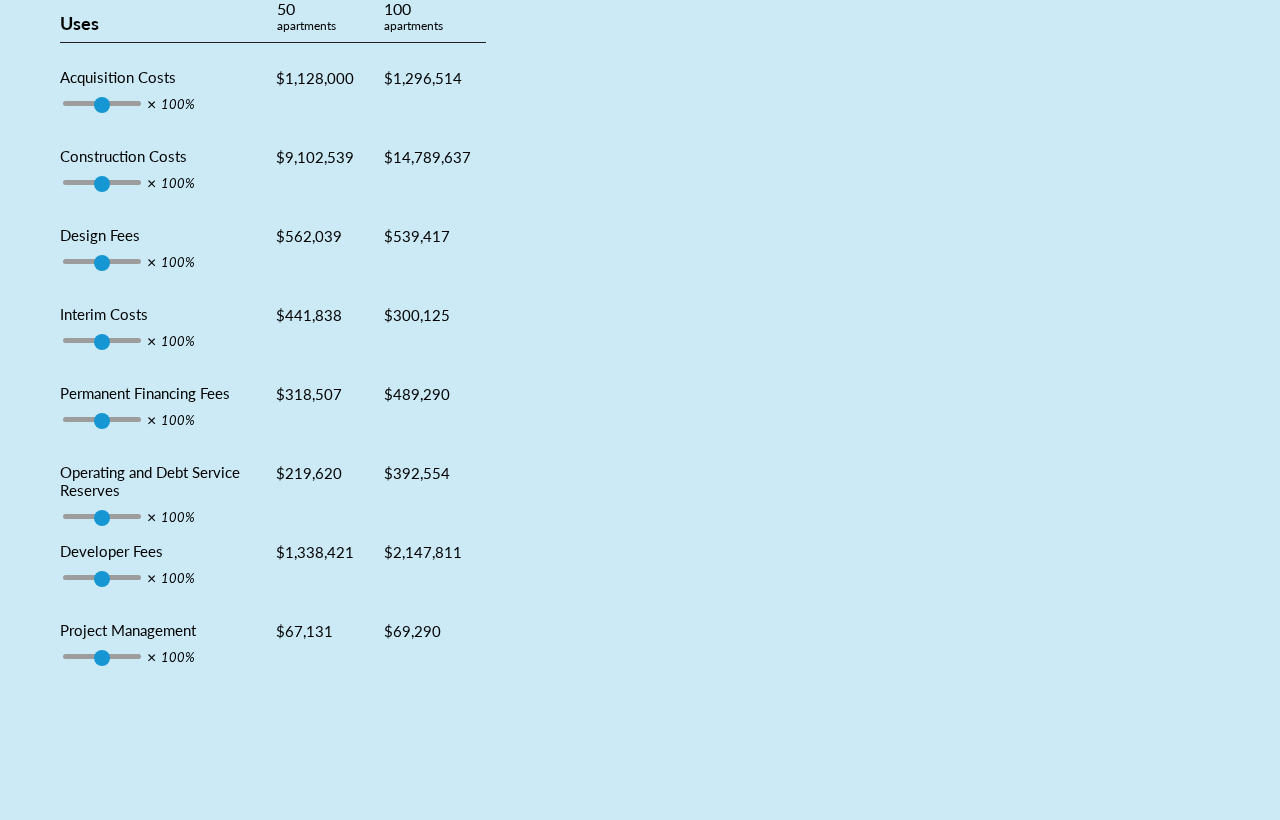
==== commit 3123eb71: "fix broken img, update to do" ====
--- a/index.html
+++ b/index.html
@@ -15,7 +15,7 @@
     <!-- <meta name="viewport" content="width=device-width, initial-scale=1"> -->
 	<meta name="viewport" content="width=device-width, initial-scale=1">
 
-    <title>Cracks in the Foundation</title> 
+    <title>Title of Project</title> 
      <meta name="twitter:card" content="summary">
     <meta name="twitter:site" content="@urbaninstitute">
     <meta name="twitter:creator" content="@urbaninstitute">
@@ -110,8 +110,8 @@
 <div id = "graphic">
 	<div id = "sections">
 		<section class="step" id="scroll-intro">
-			<h1>Cracks in the Foundation</h1>
-			<h4>Why developers struggle to build affordable homes</h4>
+			<h1>Title of Project</h1>
+			<h4>which also has a subtitle</h4>
 			<p>
 				<strong>There is not enough affordable housing in the United States.</strong>
 				For every 100 extremely low income households, there are only 29 adequate, affordable, and available affordable rental units. That means a single mom working as a cashier, who has some money for rent, just not a lot, might wait years to find a safe place for her two kids to live. With such high demand, why aren’t developers racing to build affordable apartments?
@@ -134,7 +134,10 @@
 			<p>
 				Buildings cost money to build and run: to developers, those costs are called <span class="rollover" id = "rollover_uses">uses</span>. The first major cost is the land you plan to build on, called the <span class="rollover" id = "rollover_acquisition_costs">acquisition cost</span>. In some cases, developers are able to use public land to develop affordable housing, but when that option is not available, there is little a developer can do to lower the land cost. 
 			</p>
-			<div class = "button_text" id = "public_land">Simulate Public Land</div>
+			<div class = "toggle_text">Simulate Public Land</div>
+			<div class="urban-switch blue large">
+        		<div id="public_land" class="button_toggle switch large off"></div>
+        	</div>
 			<p>
 				Once you have the land, the next major cost is <span class="rollover" id = "rollover_construction_costs">construction</span>, which includes labor costs. While there are some decisions a developer could make to minimize construction costs, much of this cost is determined by market forces. Construction costs in Denver ranged from [$] to [$], which makes them the largest single use by [$].
 			</p>
@@ -153,7 +156,11 @@
 			<p>
 				The terms of the loan&mdash;interest rate, debt service coverage, etc.&mdash;might be variable, but as you can see, changing those terms doesn’t do much to the gap. That’s because unlike a home loan, where the value of the house determines the amount of the loan, here the loan amount is based on the future rents the building will bring in. For this scenario, we’ve set the future rent income to the Denver average.
 			</p>
-			<div class = "button_text" id = "weak_market">Simulate a Weak Market</div>
+			<div class = "toggle_text">Simulate a Weak Market</div>
+			<div class="urban-switch blue large">
+        		<div id="weak_market" class="button_toggle switch large off"></div>
+        	</div>
+
 			<p>
 				Beyond the loan, developers might pay for their uses through tax credits or grants. These sources come with caveats, however. The tax credits a building is eligible for depend on how big the building is and on how much rent the developer plans to charge relative to average wages in the area. Additionally, states have a limited sum of money for tax credits and grants, so even if a development qualifies, funding is not guaranteed. The amount of money available through tax credits and grants is not enough to build the amount of affordable housing cities need.
 			</p>
@@ -178,7 +185,10 @@
 			<p>
 				There are, however, some caveats. The first is a matter of economics. One of the big benefits of building a 100-apartment building is that you’re eligible for tax credits. But, as we mentioned before, just because you’re eligible for tax credits doesn’t always mean you get them. Click the button below to see what happens when you get rid of the tax credit. 
 			</p>
-			<div class = "button_text" id = "no_credit">No Tax Credit</div>
+			<div class = "toggle_text">No Tax Credit</div>
+			<div class="urban-switch blue large">
+        		<div id="no_credit" class="button_toggle switch large off"></div>
+        	</div>
 			<p>
 				The other caveats are practical ones. Consider, first, that adding more apartments is only useful if you can fill them, which might be possible in cities but harder as you move further away from dense urban areas. Additionally, there are social and economic downsides to creating large communities of affordable housing. While building a 100-apartment building is okay, building a 500-apartment building might unintentionally segregate low-income families from the rest of a city. 
 			</p>
@@ -194,8 +204,10 @@
 			<p>
 				In Denver, AMI for a family of three is $72,100, so earning 60 percent of AMI meant a family took home $43,260 and earning 30 percent of AMI meant a family had $21,630. A man working as a telemarketer and supporting his wife would earn $36,544 in Denver—slightly less than 60 percent AMI for a family of two. A single woman working full-time but earning minimum wage, which is slightly above the federal minimum in Colorado, would be slightly about 30 percent AMI, but still well below 60 percent. Can you close the gap using the controls below, while still keeping rent affordable for these families? 
 			</p>
-			<div class = "button_text" id = "sixty_ami">Increase Rent to 60% AMI</div>
-
+			<div class = "toggle_text">Increase Rent to 60% AMI</div>
+			<div class="urban-switch blue large">
+        		<div id="sixty_ami" class="button_toggle switch large off"></div>
+        	</div>
 			<p>
 				What can these families afford? The standard is that you shouldn't spend more than 30 percent of your income on rent. So, to make a unit affordable to an extremely low-income family, you could charge no more than $540 per month. You could charge up to $1081 and still call it affordable housing, but now you risk shutting out extremely low-income residents, like the single mom with two children working as a retail cashier and earning $21,125. 
 			</p>
@@ -351,8 +363,8 @@
 						<input type = "range" class = "control percent_small sources tax_credit_equity range" id="range_tax_credit_equity" data-oldval="1" min="0" max = "2" step=".001" value="1"></input>
 						<span class="multiplier">&times;</span><input type="text" class = "control percent_small sources tax_credit_equity text" id = "text_tax_credit_equity" value="100%"></input>
 						<div class = "sources s50_label" id = "s50_tax_credit_equity">$0</div>
-						<div class="urban-switch blue">
-                    		<div id="s1" class="switch off"></div>
+						<div class="urban-switch blue small">
+                    		<div id="s1" class="switch small off"></div>
                     	</div>
 						<div class = "sources s100_label" id ="s100_tax_credit_equity">$8,300,000</div>
 					</div>
@@ -542,6 +554,7 @@
 				<div class = "full_windows_50 door">
 					<img class = "desktop_window" src = "images/doorWindowsFilled.png">
 					<img class = "mobile_window" src = "images/mobile/doorWindowsFilled.png">
+					<img class = "person_50" id = "person3" src ="images/Person1.png">
 				</div>
 				<div class = "empty_windows_50 door">
 					<img class = "desktop_window" src = "images/doorWindowsEmpty.png">
@@ -552,6 +565,7 @@
 					<div class = "full_windows_50">
 						<img class = "desktop_window" src = "images/filledWindows.png">
 						<img class = "mobile_window" src = "images/mobile/filledWindows.png">
+						<img class = "person_50" id = "person4" src ="images/person2.png">
 					</div>
 					<div class = "empty_windows_50">
 						<img class = "desktop_window" src = "images/emptyWindows.png">
@@ -562,7 +576,7 @@
 					<div class = "full_windows_50">
 						<img class = "desktop_window" src = "images/filledWindows.png">
 						<img class = "mobile_window" src = "images/mobile/filledWindows.png">
-						<img class = "person_50" id = "person1" src ="images/Person2.png">
+						<img class = "person_50" id = "person1" src ="images/pinkGuy.png">
 					</div>
 					<div class = "empty_windows_50">
 						<img class = "desktop_window" src = "images/emptyWindows.png">
@@ -573,7 +587,7 @@
 					<div class = "full_windows_50 roof">
 						<img class = "desktop_window" src = "images/roofWindowsFilled.png">
 						<img class = "mobile_window" src = "images/mobile/roofWindowsFilled.png">
-						<img class = "person_50" id = "person2" src ="images/Person1.png">
+						<img class = "person_50" id = "person2" src ="images/purpleGirl.png">
 					</div>
 					<div class = "empty_windows_50 roof">
 						<img class = "desktop_window" src = "images/roofWindowsEmpty.png">
@@ -609,6 +623,7 @@
 				<div class = "full_windows_100 door">
 					<img class = "desktop_window" src = "images/doorWindowsFilled.png">
 					<img class = "mobile_window" src = "images/mobile/doorWindowsFilled.png">
+					<img class = "person_100" id = "person5" src ="images/purpleGirl.png">	
 				</div>
 				<div class = "empty_windows_100 door">
 					<img class = "desktop_window" src = "images/doorWindowsEmpty.png">
@@ -619,6 +634,7 @@
 					<div class = "full_windows_100">
 						<img class = "desktop_window" src = "images/filledWindows.png">
 						<img class = "mobile_window" src = "images/mobile/filledWindows.png">
+						<img class = "person_100" id = "person6" src ="images/person2.png">	
 					</div>
 					<div class = "empty_windows_100">
 						<img class = "desktop_window" src = "images/emptyWindows.png">
@@ -628,6 +644,7 @@
 					<div class = "full_windows_100">
 						<img class = "desktop_window" src = "images/filledWindows.png">
 						<img class = "mobile_window" src = "images/mobile/filledWindows.png">
+						<img class = "person_100" id = "person7" src ="images/greyGuy.png">	
 					</div>
 					<div class = "empty_windows_100">
 						<img class = "desktop_window" src = "images/emptyWindows.png">
@@ -637,6 +654,7 @@
 					<div class = "full_windows_100">
 						<img class = "desktop_window" src = "images/filledWindows.png">
 						<img class = "mobile_window" src = "images/mobile/filledWindows.png">
+						<img class = "person_100" id = "person8" src ="images/greyGirl.png">	
 					</div>
 					<div class = "empty_windows_100">
 						<img class = "desktop_window" src = "images/emptyWindows.png">
@@ -646,6 +664,7 @@
 					<div class = "full_windows_100">
 						<img class = "desktop_window" src = "images/filledWindows.png">
 						<img class = "mobile_window" src = "images/mobile/filledWindows.png">
+						<img class = "person_100" id = "person9" src ="images/pinkGuy.png">	
 					</div>
 					<div class = "empty_windows_100">
 						<img class = "desktop_window" src = "images/emptyWindows.png">
@@ -655,6 +674,7 @@
 					<div class = "full_windows_100 roof">
 						<img class = "desktop_window" src = "images/roofWindowsFilled.png">
 						<img class = "mobile_window" src = "images/mobile/roofWindowsFilled.png">
+						<img class = "person_100" id = "person10" src ="images/Person1.png">	
 					</div>
 					<div class = "empty_windows_100 roof">
 						<img class = "desktop_window" src = "images/roofWindowsEmpty.png">
@@ -676,7 +696,7 @@
 		    <stop offset="100%" stop-color="rgba(203,234,245,0)"/>
 		  </linearGradient>
 		</defs>
-		<ellipse cx="260" cy="205" rx="760" ry="145" fill="url(#Gradient2)"/>
+		<ellipse cx="260" cy="205" rx="760" ry="85" fill="url(#Gradient2)"/>
 	</svg>
 
 
--- a/css/main.css
+++ b/css/main.css
@@ -43,7 +43,7 @@
      .windows_roof{
      	margin-left: -32 !important;
      }
-     #noi, #debt_sizing, #uses, #sources, h4, h1, h2, p, #top_instruction, .button_text, #reset-button {
+     #noi, #debt_sizing, #uses, #sources, .button_toggle, .toggle_text, h4, h1, h2, p, #top_instruction, .button_text, #reset-button {
      	margin-left: 20px !important;
      }
      #noi, #debt_sizing, #uses, #sources{
@@ -355,8 +355,8 @@
 }
 .shadow_gap{
 	position: absolute;
-	max-height: 5px;
-	min-height: 0px;
+	max-height: 6px;
+	min-height: 6px;
 	border: none;
 	background-color: rgba(0,0,0,.1);
 	width: 178px;
@@ -371,6 +371,8 @@
 	width: 176px;
 	border: 1px solid #0c94d3;
 	z-index: 212;
+	padding-top: 5px;
+
 }
 .built_building{
 	width: 178px;
@@ -479,6 +481,39 @@
     bottom: 16px;
     left: 105px;
 }
+#person3{
+	left: 79px;
+    bottom: 32px;
+}
+#person4{
+    bottom: 3px;
+    left: 32px;
+}
+#person5{
+	left: 129px;
+    bottom: 32px;
+}
+#person6{
+    bottom: 3px;
+    left: 80px;
+}
+#person7{
+	left: 31px;
+    bottom: 2px;
+}
+#person8{
+    bottom: 2px;
+    left: 129px;
+}
+#person9{
+    bottom: 2px;
+    left: 79px;
+}
+#person10{
+	bottom: 16px;
+    left: 60px;
+}
+
 .person_50, .person_100{
 	opacity: 0;
 }
@@ -1332,15 +1367,6 @@
   background: #1696d2;
   text-decoration: none;
 }
-#weak_market{
-	width: 210px;
-}
-#sixty_ami{
-	width: 214px;
-}
-#no_credit{
-	width: 119px;
-}
 
 /********* Close button **********/
 .close_button.credits {
@@ -1377,9 +1403,9 @@
 
 
 /***************************************************************************/
-/********************************* SWITHC **********************************/
-/***************************************************************************/
-.urban-switch {
+/********************************* SWITCH **********************************/
+/***************************************************************************/
+.urban-switch.small {
     position: absolute;
     top: 22px;
     left: 212px;
@@ -1395,17 +1421,17 @@
     padding-right: 10px;
 }
 .control_container.disabled .switch{
-	background-image: url(../images/off-on_disabled.png);
+	background-color: #9d9d9d !important;
 	pointer-events: none;
 }
 .switch:hover{ 
-	background-image: url(../images/off-on_hover.png);
-}
-.switch {
+	background-color: #333 !important;
+}
+.switch.small {
     background-image: url(../images/off-on.png);
-    background-color: #ececec;
+    background-color: #696969;
     background-repeat: no-repeat;
-    width: 52px;
+    width: 55px;
     height: 18px;
     display: inline-block;
     background-size: cover;
@@ -1414,7 +1440,7 @@
     top: 4px;
     left: 4px;
     position: relative;
-    border-radius: 8px;
+    border-radius: 10px;
 
     -webkit-transition:background-position .1s ease-in;  
     -moz-transition:background-position .1s ease-in;  
@@ -1423,14 +1449,87 @@
 
 }
 
-.off {
-    background-position: -31px 0px;
-}
-
-.on {
-    background-position: 0px 0px;
-}
-
+.switch.small.off {
+    background-position: -47.2px 0px;
+}
+
+.switch.small.on {
+    background-position: -10px 0px;
+}
+
+
+
+
+.urban-switch.large {
+    /*position: absolute;*/
+    /*top: 22px;*/
+    /*left: 212px;*/
+    font-size: 13px;
+    font-family: Lato, sans-serif;
+    height: 26px;
+    border: none;
+    color: #ffffff;
+    display: inline-block;
+    line-height: 12px;
+    text-align: left;
+    border-radius: 10px;
+    padding-right: 10px;
+
+    margin-bottom: 18px;
+}
+
+.switch.large {
+    background-image: url(../images/off-on.png);
+    background-color: #696969;
+    background-repeat: no-repeat;
+    /*width: 55px;*/
+    /*height: 18px;*/
+    /*border-radius: 10px;*/
+
+
+    width: 83px;
+    height: 26px;
+    border-radius: 20px;
+    margin-left: 60px;
+
+
+
+
+
+
+    display: inline-block;
+    background-size: cover;
+    cursor: pointer;
+    margin-right: 9px;
+/*    top: 4px;
+    left: 4px;
+*/
+    position: relative;
+
+    -webkit-transition:background-position .1s ease-in;  
+    -moz-transition:background-position .1s ease-in;  
+    -o-transition:background-position .1s ease-in;  
+    transition:background-position .1s ease-in; 
+
+}
+
+.switch.large.off {
+    background-position: -68px 0px;
+    background-color: #696969;
+}
+
+.switch.large.on {
+    background-position: -10px 0px;
+    background-color: #1696d2;
+}
+
+.toggle_text{
+	font-weight: 900;
+    margin-left: 60px;
+    margin-top: -14px;
+    margin-bottom: 9px;
+    font-size: 18px;
+}
 
 /***************************************************************************/
 /********************************* PRINT ***********************************/
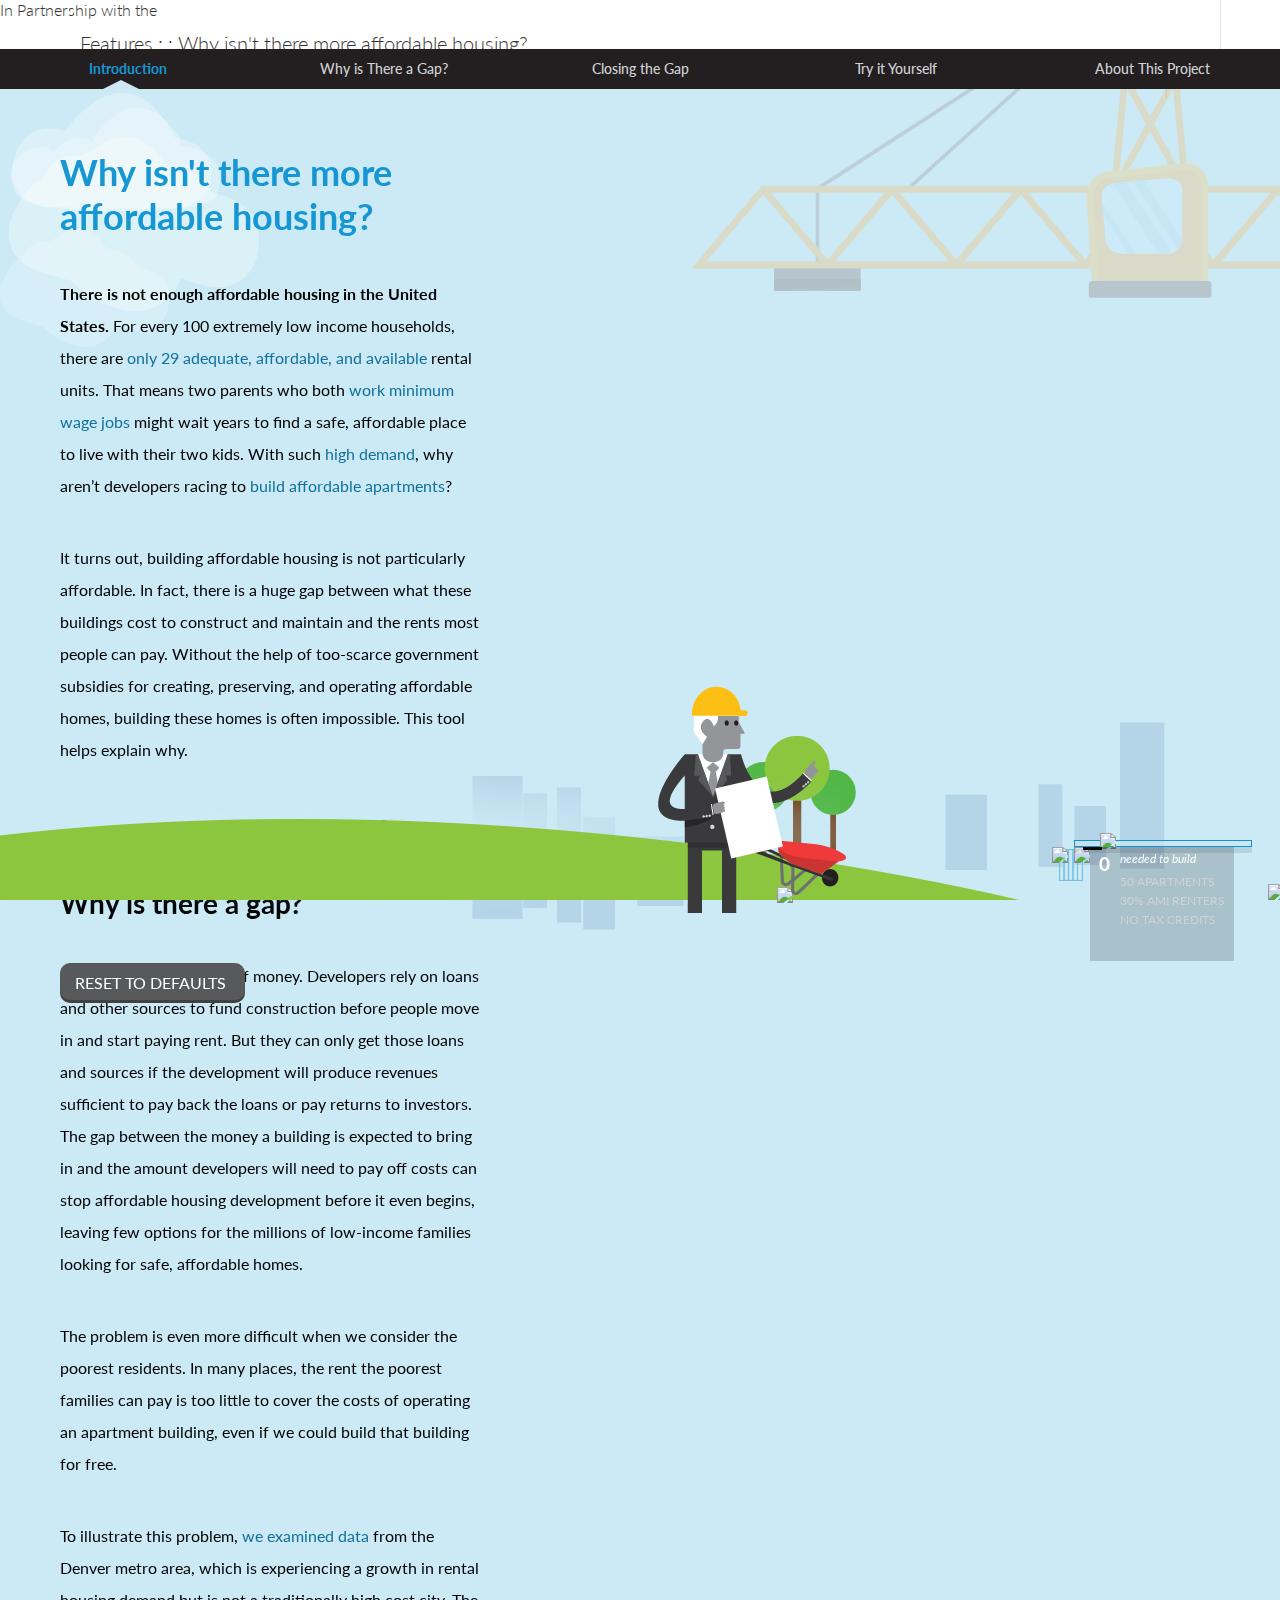
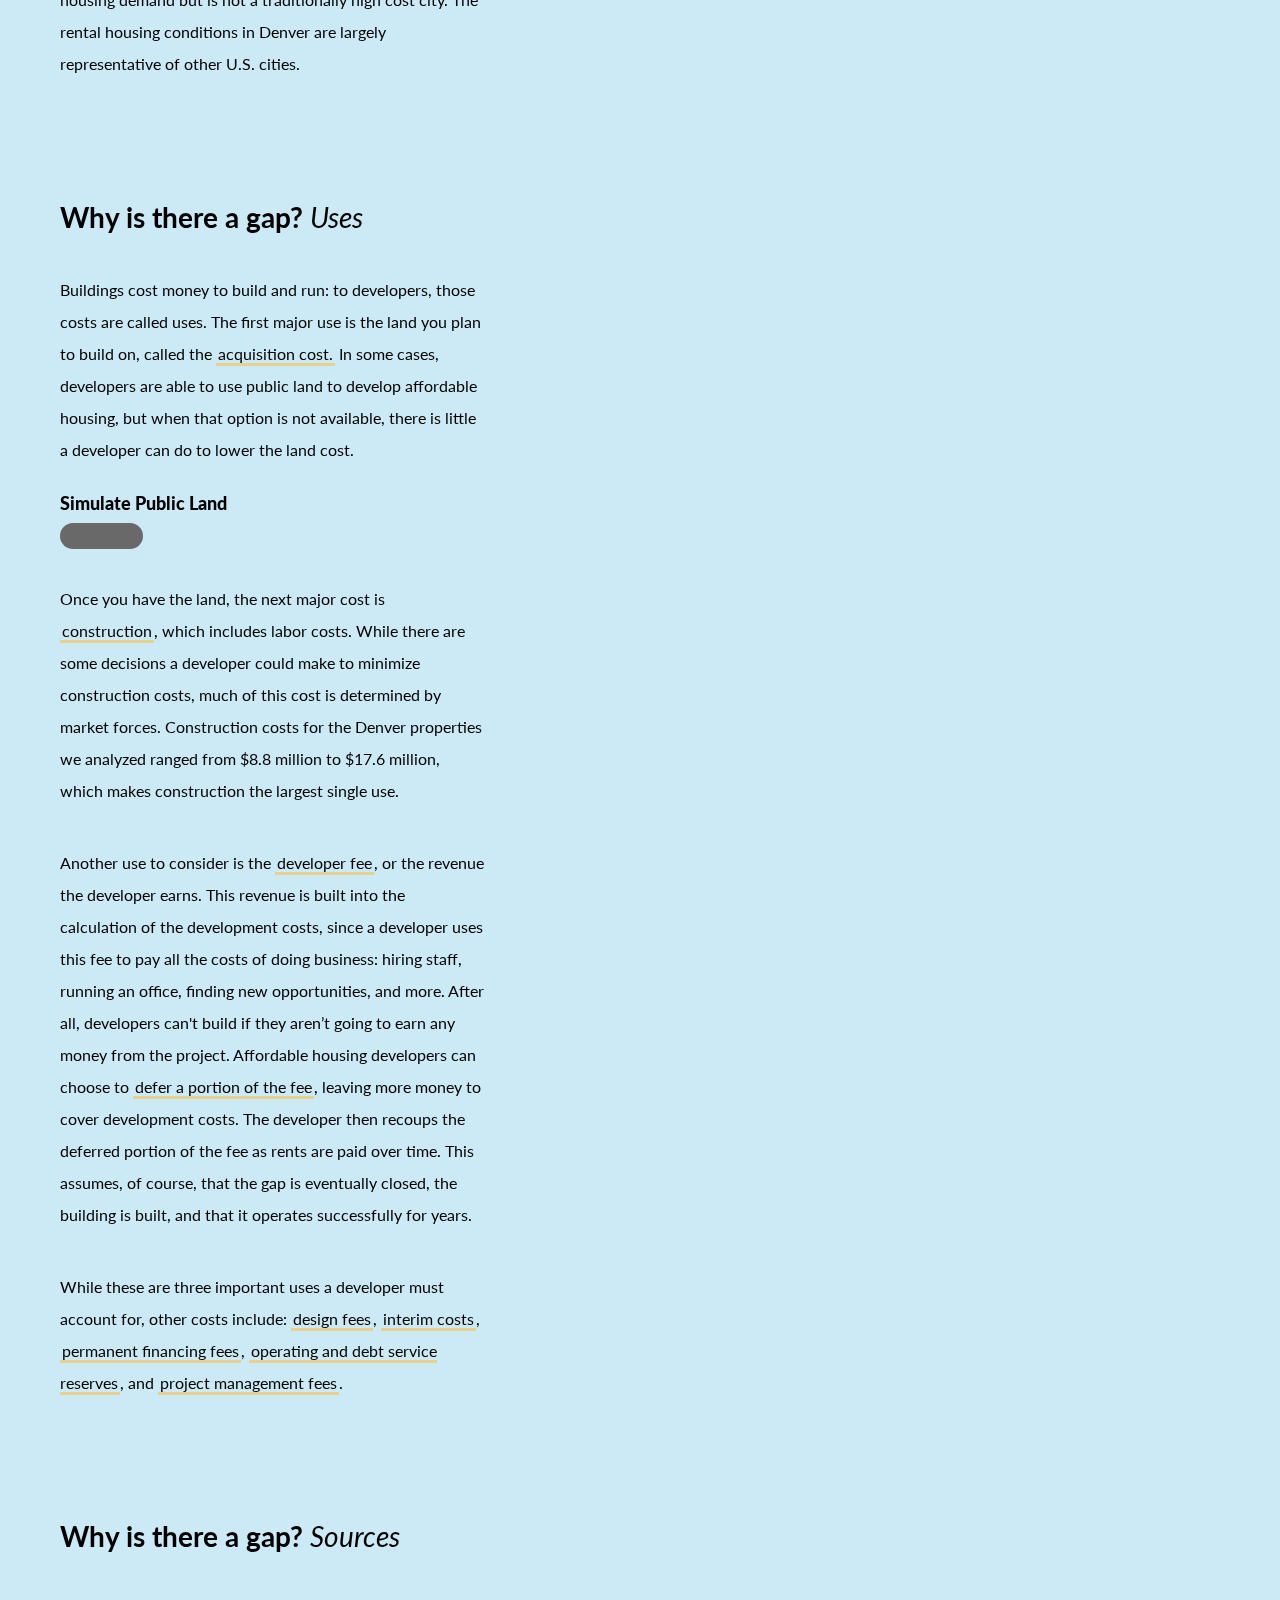
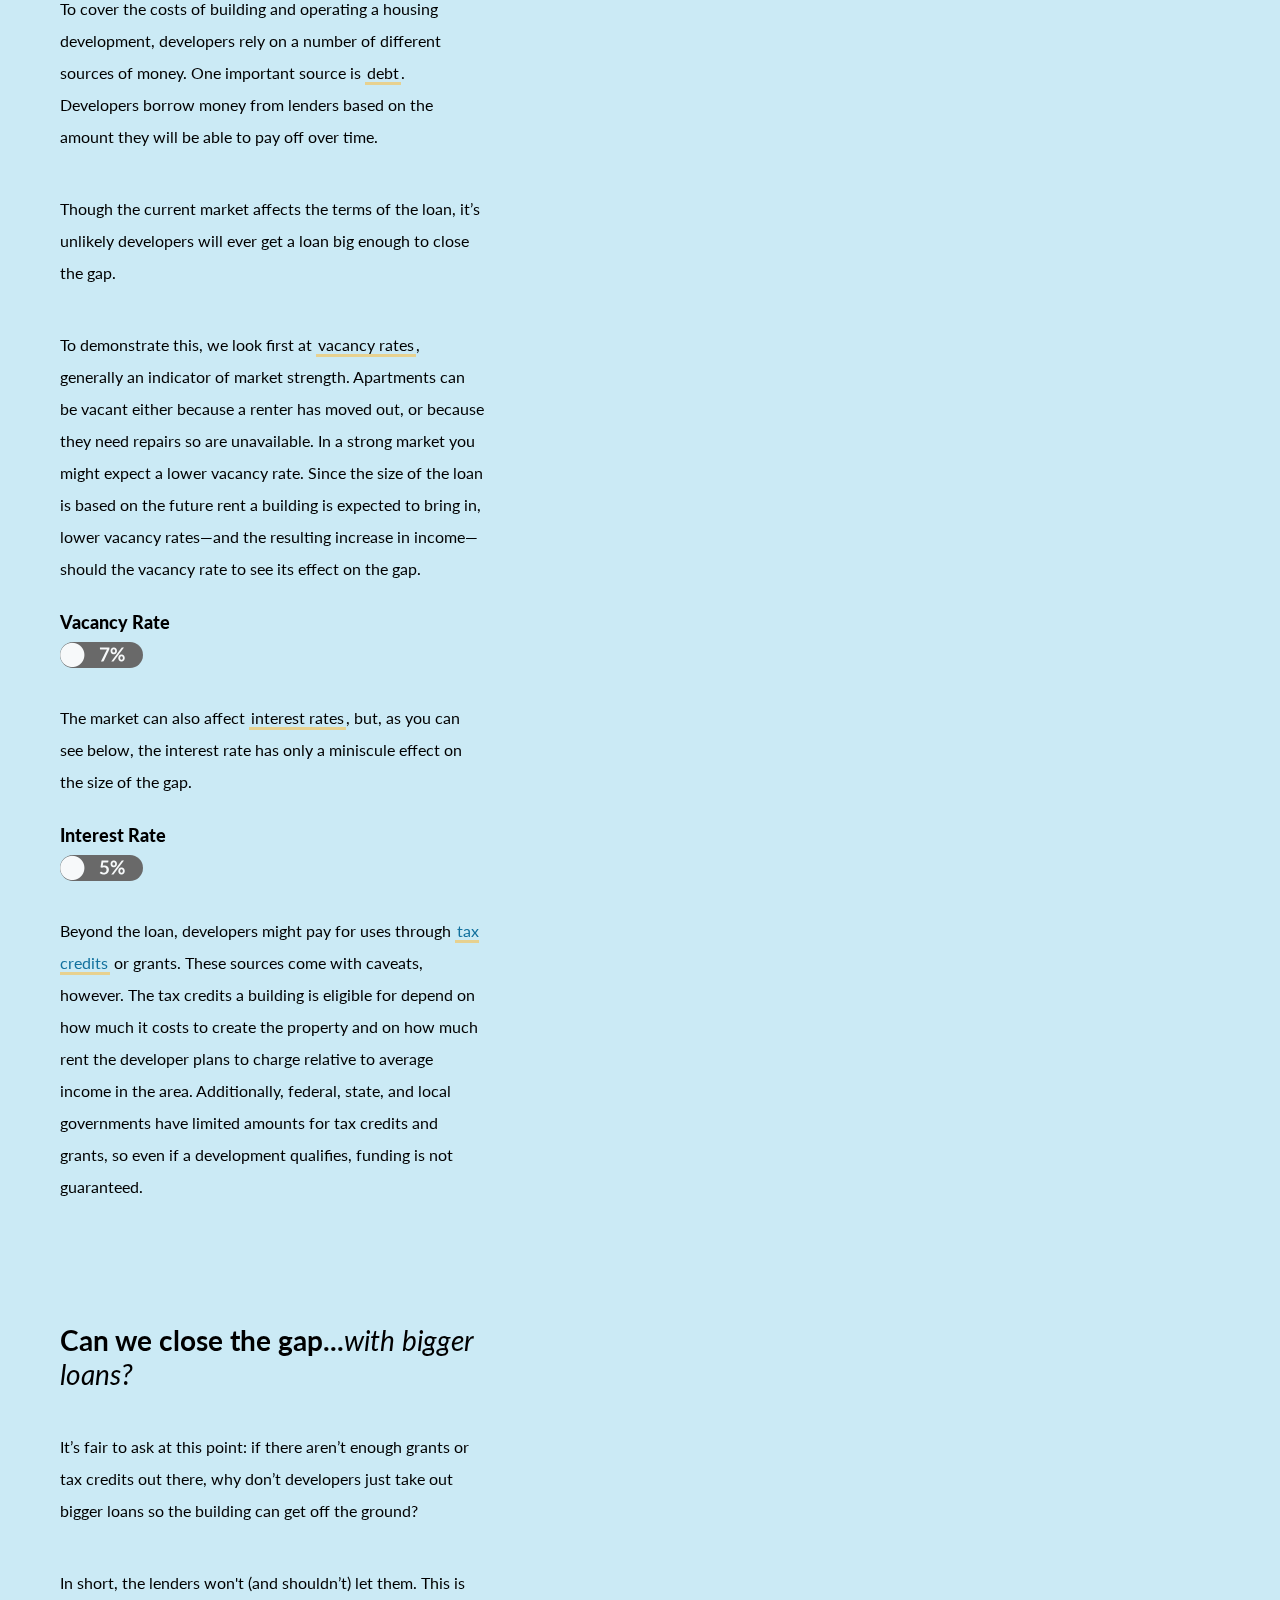
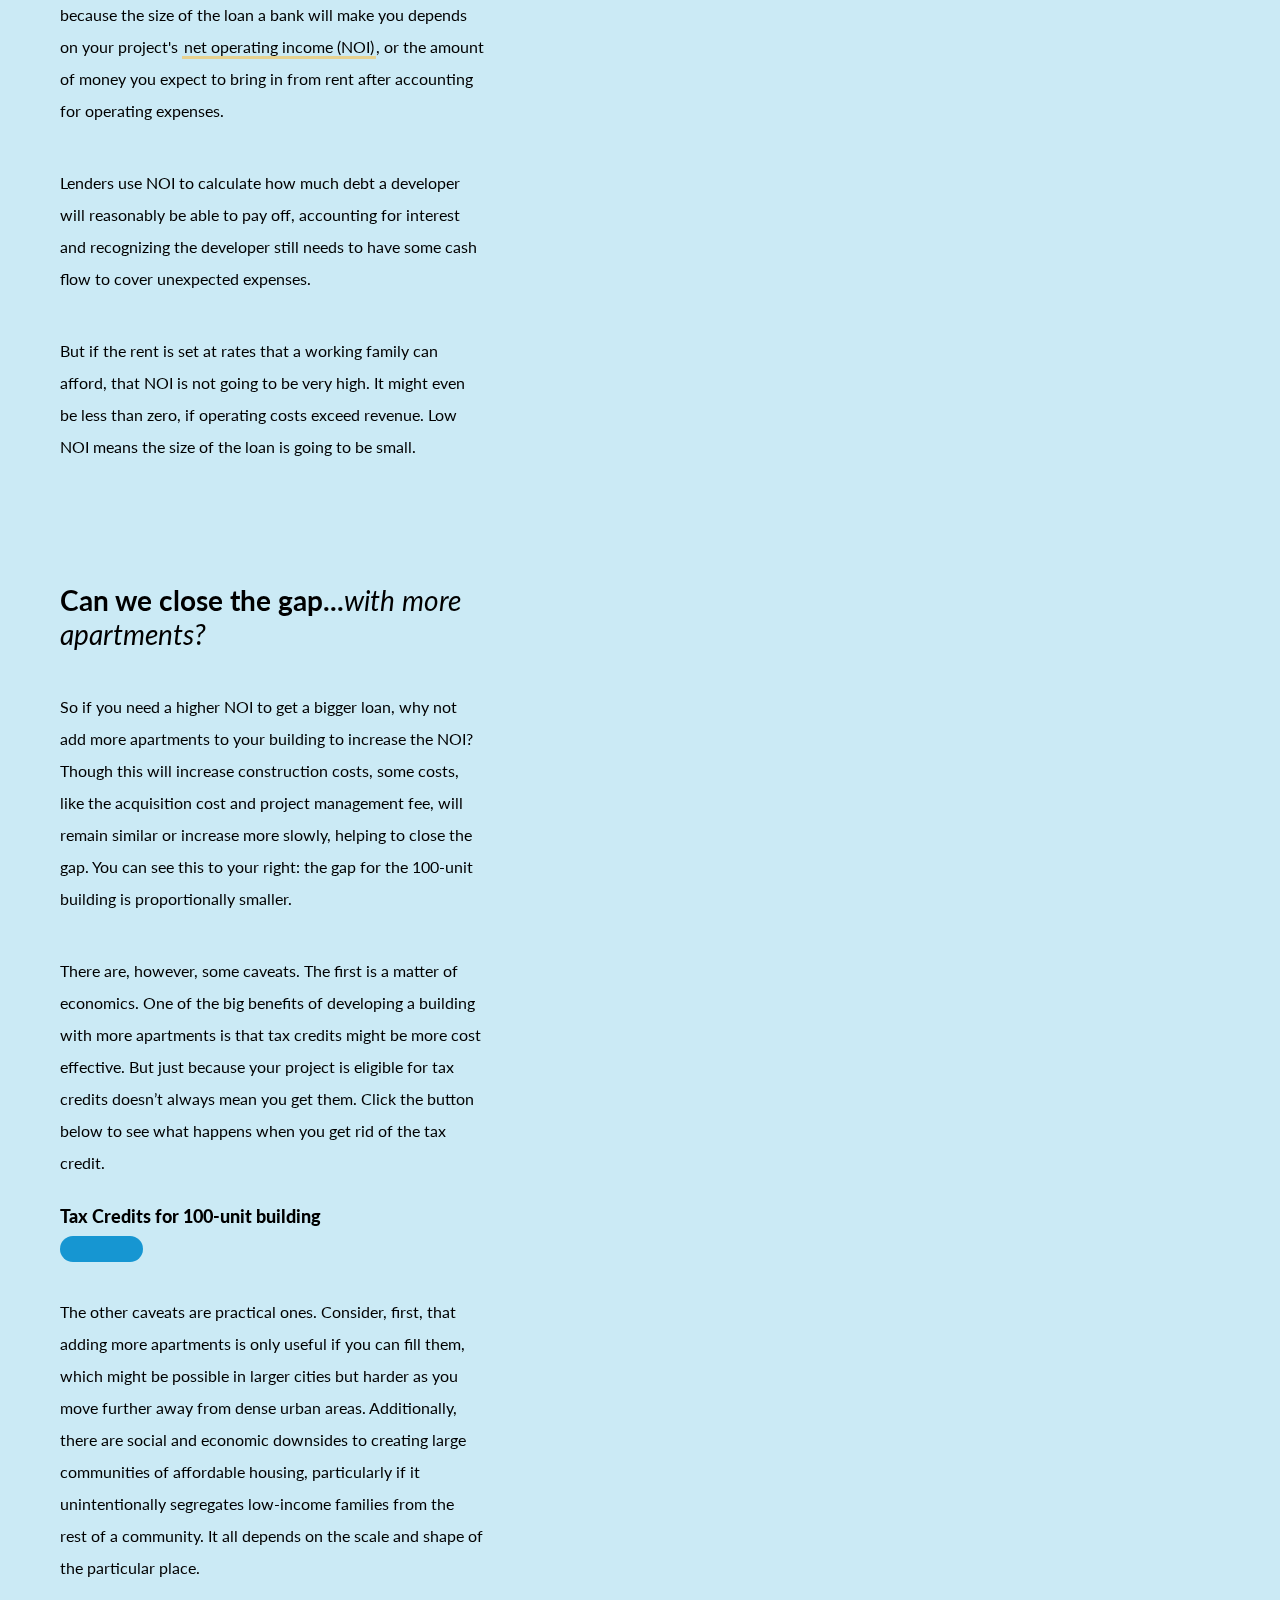
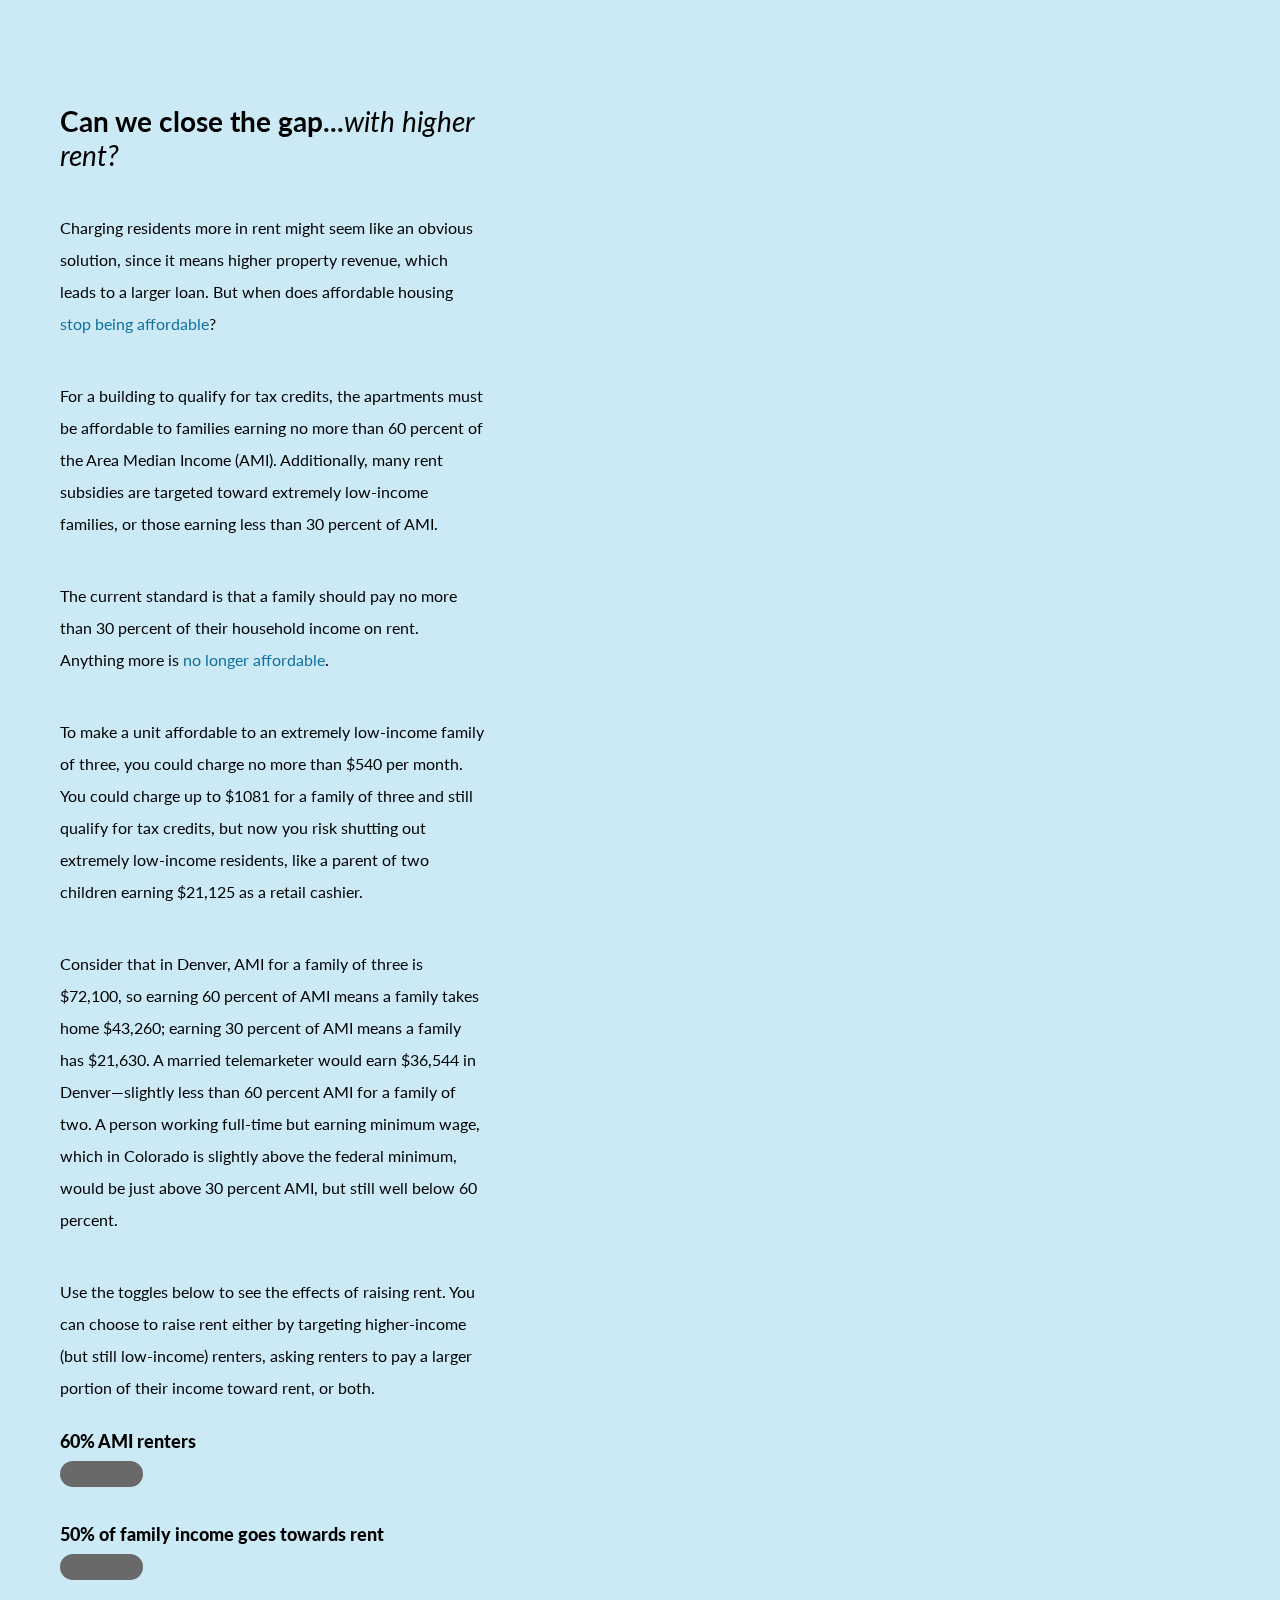
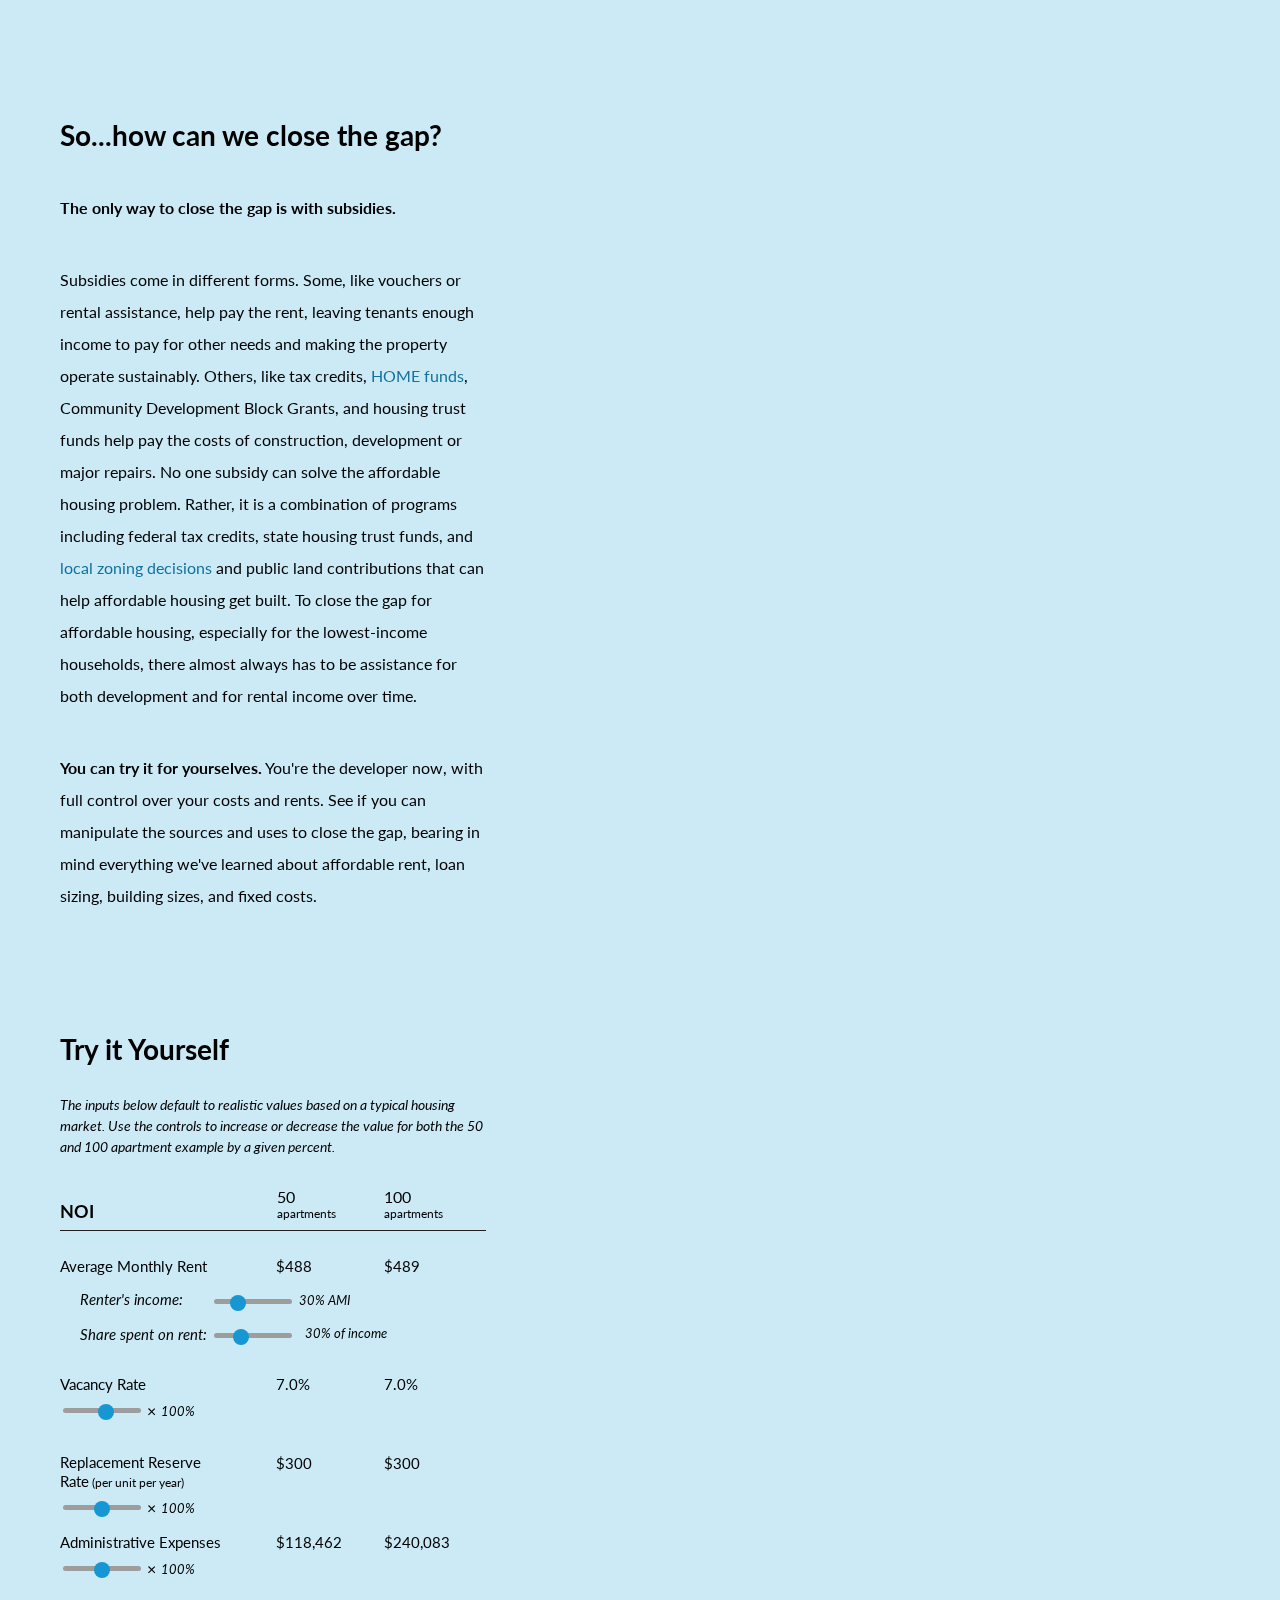
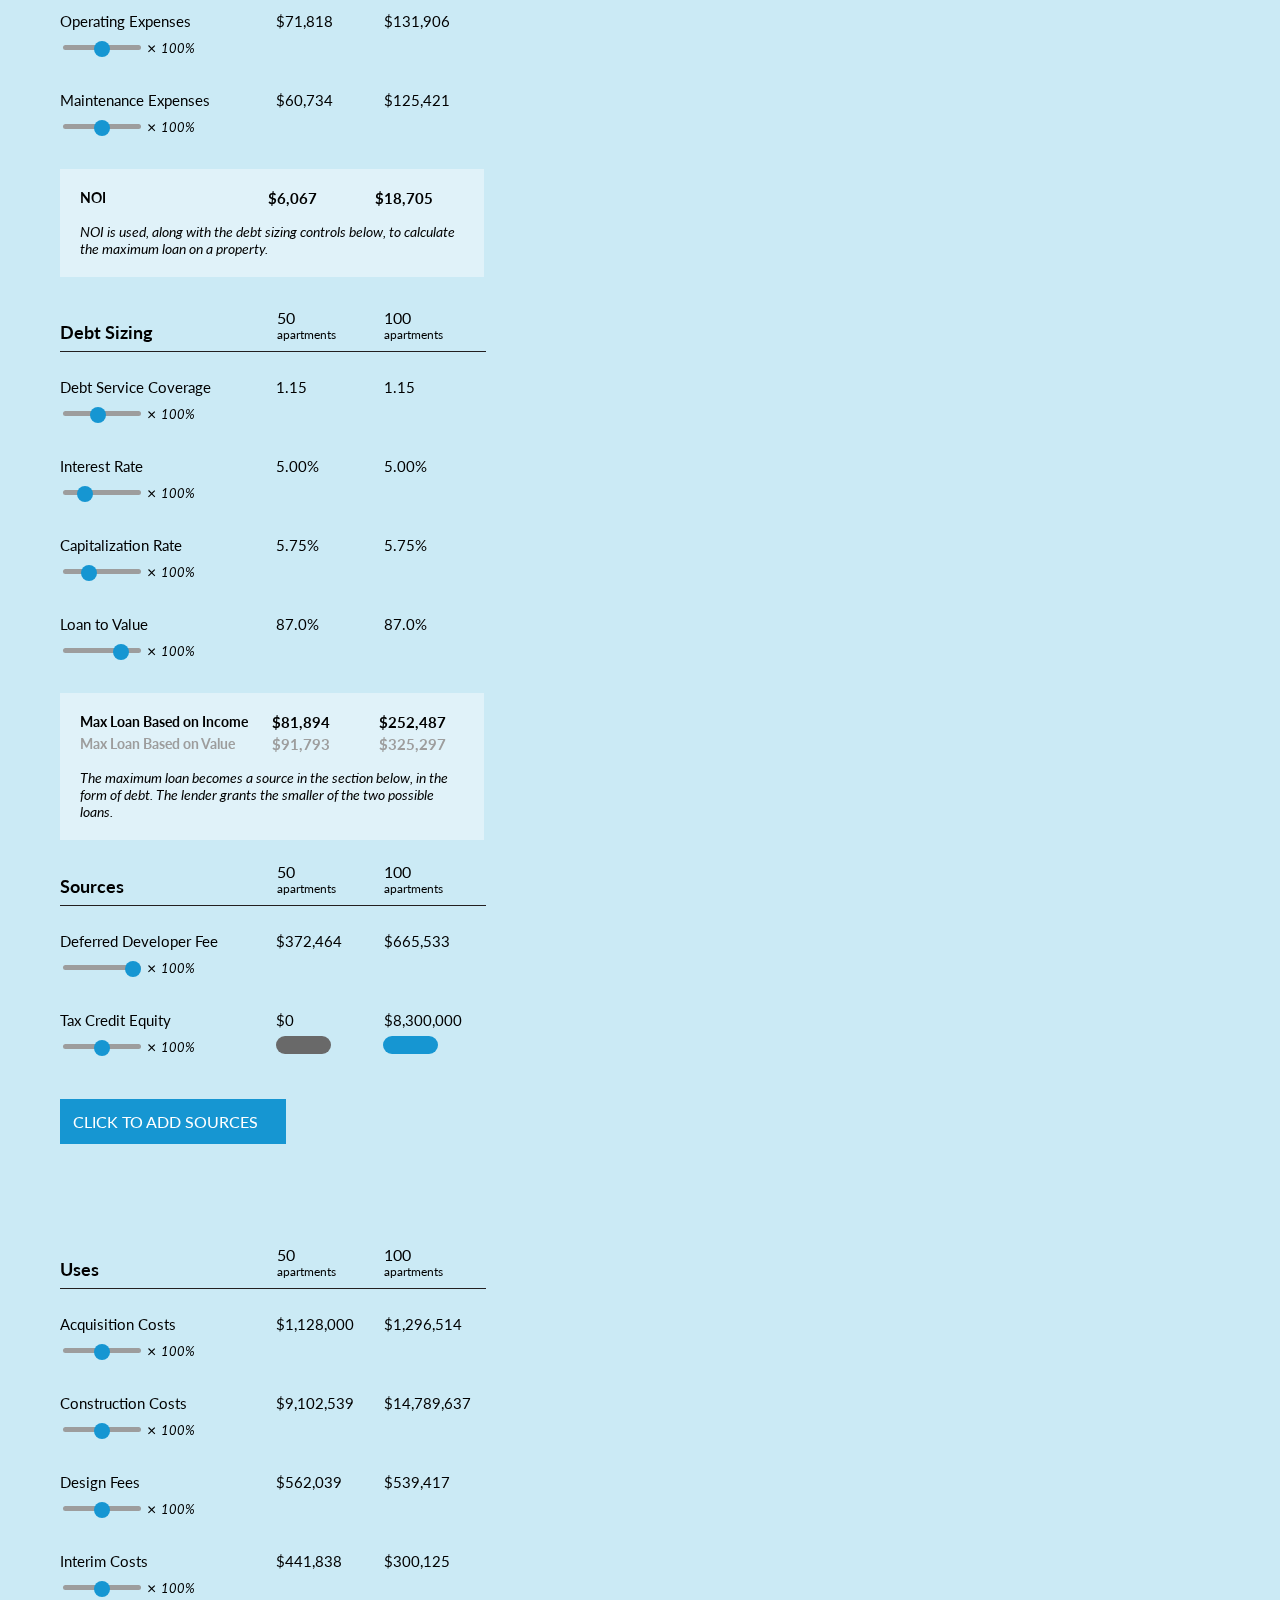
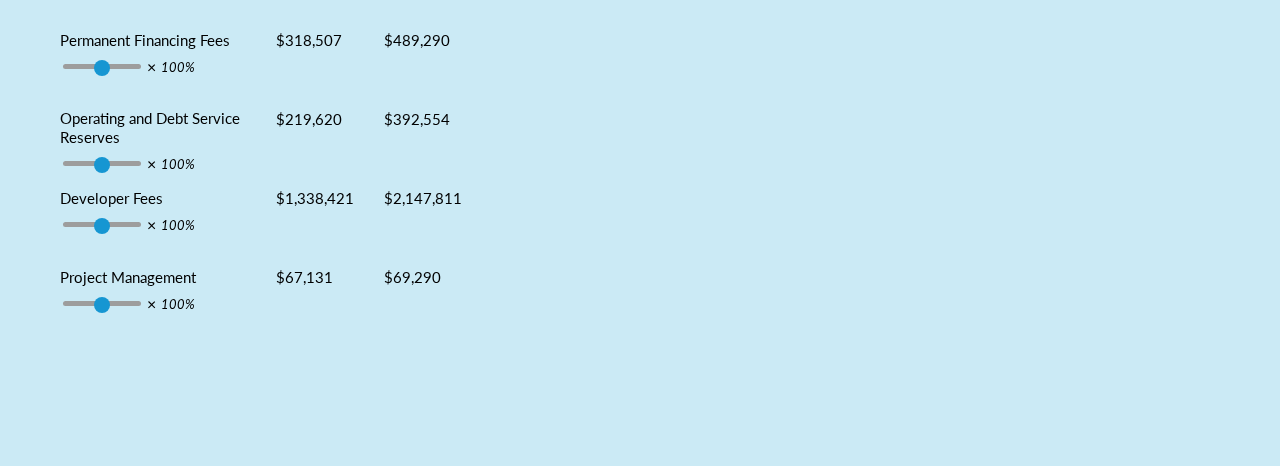
==== commit e79b37ef: "new vacanyc toggles" ====
--- a/index.html
+++ b/index.html
@@ -15,7 +15,7 @@
     <!-- <meta name="viewport" content="width=device-width, initial-scale=1"> -->
 	<meta name="viewport" content="width=device-width, initial-scale=1">
 
-    <title>Title of Project</title> 
+    <title>Why isn't there more affordable housing?</title> 
      <meta name="twitter:card" content="summary">
     <meta name="twitter:site" content="@urbaninstitute">
     <meta name="twitter:creator" content="@urbaninstitute">
@@ -66,7 +66,7 @@
 	<div id = "partnership">In Partnership with the</div>	
 	<a target="_blank" href="http://www.nhc.org/" title="Home" rel="home" class="nhc-logo"></a>
 
-	<div class="title"><span class="feature-link"><a href="http://www.urban.org/features" class="title-linkback" alt="Urban Institute logo">Features</a> <span>: :</span> </span><a href="index.html" class="title-linkback">Title of Project</a>
+	<div class="title"><span class="feature-link"><a href="http://www.urban.org/features" class="title-linkback" alt="Urban Institute logo">Features</a> <span>: :</span> </span><a href="index.html" class="title-linkback">Why isn't there more affordable housing?</a>
 	</div>
 	<div class="share-icons">
 	    <div class="shareThisP">
@@ -108,61 +108,78 @@
 
 <!-- <div id = "roof_50"></div> -->
 <div id = "graphic">
+	<div id = "rollover_text"></div>
 	<div id = "sections">
 		<section class="step" id="scroll-intro">
-			<h1>Title of Project</h1>
-			<h4>which also has a subtitle</h4>
+			<h1>Why isn't there more affordable housing?</h1>
 			<p>
 				<strong>There is not enough affordable housing in the United States.</strong>
-				For every 100 extremely low income households, there are only 29 adequate, affordable, and available affordable rental units. That means a single mom working as a cashier, who has some money for rent, just not a lot, might wait years to find a safe place for her two kids to live. With such high demand, why aren’t developers racing to build affordable apartments?
-			</p>
-			<p>
-				It turns out, building affordable housing is not particularly economical. In fact, there is a huge gap between what these buildings cost to construct and maintain and the money they bring in. Without the help of government subsidies, which are in short supply, building affordable homes is impossible. This tool helps explain why.
+				For every 100 extremely low income households, there are <a href = "http://apps.urban.org/features/rental-housing-crisis-map/
+">only 29 adequate, affordable, and available</a> rental units. That means two parents who both <a href = "http://www.nhc.org/#!paycheck-to-paycheck/w6q4m
+">work minimum wage jobs</a> might wait years to find a safe, affordable place to live with their two kids. With such <a href = "http://www.jchs.harvard.edu/research/state_nations_housing
+">high demand</a>, why aren’t developers racing to <a href = "http://www.enterprisecommunity.com/resources/ResourceDetails?ID=0100886
+">build affordable apartments</a>? 
+			</p>
+			<p>
+				It turns out, building affordable housing is not particularly affordable. In fact, there is a huge gap between what these buildings cost to construct and maintain and the rents most people can pay. Without the help of too-scarce government subsidies for creating, preserving, and operating affordable homes, building these homes is often impossible. This tool helps explain why. 
 			</p>
 		</section>
 		<section class="step" id="scroll-build">
 			<h2>Why is there a gap?</h2>
 			<p>
-				Development costs a lot of money. Developers rely on loans and other sources to fund construction before people move in and start paying rent. But they can only get those loans and funds if the development will produce revenues sufficient to pay back the loans or pay returns to investors. The gap between the money a building is expected to bring in and the amount developers will need to pay off costs can stop affordable housing development before it even begins, leaving few options for the millions of low-income families looking for safe, affordable homes. 
-			</p>
-			<p>
-				To illustrate this problem, we examined data from the Denver metro area, which is experiencing a growth in rental housing demand but is not a traditionally high cost city. The rental housing conditions in Denver are largely representative of other U.S. cities.
+				Development costs a lot of money. Developers rely on loans and other sources to fund construction before people move in and start paying rent. But they can only get those loans and sources if the development will produce revenues sufficient to pay back the loans or pay returns to investors. The gap between the money a building is expected to bring in and the amount developers will need to pay off costs can stop affordable housing development before it even begins, leaving few options for the millions of low-income families looking for safe, affordable homes.  
+			</p>
+			<p>
+				The problem is even more difficult when we consider the poorest residents. In many places, the rent the poorest families can pay is too little to cover the costs of operating an apartment building, even if we could build that building for free. 
+ 			</p>
+			<p>
+				To illustrate this problem, <a href = "">we examined data</a> from the Denver metro area, which is experiencing a growth in rental housing demand but is not a traditionally high cost city. The rental housing conditions in Denver are largely representative of other U.S. cities. 
  			</p>
 		</section>
 		<section class="step">
-			<h2>Why is there a gap?: <span>Uses</span></h2>
-			<p>
-				Buildings cost money to build and run: to developers, those costs are called <span class="rollover" id = "rollover_uses">uses</span>. The first major cost is the land you plan to build on, called the <span class="rollover" id = "rollover_acquisition_costs">acquisition cost</span>. In some cases, developers are able to use public land to develop affordable housing, but when that option is not available, there is little a developer can do to lower the land cost. 
+			<h2>Why is there a gap? <span>Uses</span></h2>
+			<p>
+				Buildings cost money to build and run: to developers, those costs are called uses. The first major use is the land you plan to build on, called the <span class="rollover" id = "rollover_acquisition_costs">acquisition cost.</span> In some cases, developers are able to use public land to develop affordable housing, but when that option is not available, there is little a developer can do to lower the land cost. 
 			</p>
 			<div class = "toggle_text">Simulate Public Land</div>
 			<div class="urban-switch blue large">
         		<div id="public_land" class="button_toggle switch large off"></div>
         	</div>
 			<p>
-				Once you have the land, the next major cost is <span class="rollover" id = "rollover_construction_costs">construction</span>, which includes labor costs. While there are some decisions a developer could make to minimize construction costs, much of this cost is determined by market forces. Construction costs in Denver ranged from [$] to [$], which makes them the largest single use by [$].
-			</p>
-			<p>
-				Another use to consider is the <span class="rollover" id = "rollover_developers_fee">developer fee</span>, or the profit the developer earns. This profit is built into the calculation of the development costs, since a developer can't build if he's not going to earn any money from the project. Affordable housing developers can choose to defer a portion of the fee, leaving more money to cover construction costs. The developer then recoups the deferred portion of the fee as rents are paid. This assumes, of course, that the gap is eventually closed and the building is built. 
-			</p>
-			<p>
-				While these are three important uses a developer must account for, other costs include: design fees, interim costs, permanent financing fees, operating and debt service reserves, and project management fees.
+				Once you have the land, the next major cost is <span class="rollover" id = "rollover_construction_costs">construction</span>, which includes labor costs. While there are some decisions a developer could make to minimize construction costs, much of this cost is determined by market forces. Construction costs for the Denver properties we analyzed ranged from $8.8 million to $17.6 million, which makes construction the largest single use.
+			</p>
+			<p>
+				Another use to consider is the <span class="rollover" id = "rollover_developers_fee">developer fee</span>, or the revenue the developer earns. This revenue is built into the calculation of the development costs, since a developer uses this fee to pay all the costs of doing business: hiring staff, running an office, finding new opportunities, and more. After all, developers can't build if they aren’t going to earn any money from the project. Affordable housing developers can choose to <span class="rollover" id = "rollover_deferred_developer_fee">defer a portion of the fee</span>, leaving more money to cover development costs. The developer then recoups the deferred portion of the fee as rents are paid over time. This assumes, of course, that the gap is eventually closed, the building is built, and that it operates successfully for years. 
+			</p>
+			<p>
+				While these are three important uses a developer must account for, other costs include: <span class="rollover" id = "rollover_design_fees">design fees</span>, <span class="rollover" id = "rollover_interim_costs">interim costs</span>, <span class="rollover" id = "rollover_permanent_financing_fees">permanent financing fees</span>, <span class="rollover" id = "rollover_operating_and_debt_service_reserves">operating and debt service reserves</span>, and <span class="rollover" id = "rollover_project_management">project management fees</span>. 
 			</p>
 		</section>
 		<section class="step">
-			<h2>Why is there a gap?: <span>Sources</span></h2>
-			<p>
-				To cover the costs of building and operating a housing development, developers rely on a number of different <span class="rollover" id = "rollover_sources">sources</span> of money. One important source is debt. Developers get loans from lenders based on the amount they will be able to pay off over time. 
-			</p>
-			<p>
-				The terms of the loan&mdash;interest rate, debt service coverage, etc.&mdash;might be variable, but as you can see, changing those terms doesn’t do much to the gap. That’s because unlike a home loan, where the value of the house determines the amount of the loan, here the loan amount is based on the future rents the building will bring in. For this scenario, we’ve set the future rent income to the Denver average.
-			</p>
-			<div class = "toggle_text">Simulate a Weak Market</div>
+			<h2>Why is there a gap? <span>Sources</span></h2>
+			<p>
+				To cover the costs of building and operating a housing development, developers rely on a number of different sources of money. One important source is <span class="rollover" id = "rollover_debt">debt</span>. Developers borrow money from lenders based on the amount they will be able to pay off over time. 
+			</p>
+			<p>
+				Though the current market affects the terms of the loan, it’s unlikely developers will ever get a loan big enough to close the gap. 
+			</p>
+			<p>
+				To demonstrate this, we look first at <span class="rollover" id = "rollover_vacancy_rate">vacancy rates</span>, generally an indicator of market strength. Apartments can be vacant either because a renter has moved out, or because they need repairs so are unavailable. In a strong market you might expect a lower vacancy rate. Since the size of the loan is based on the future rent a building is expected to bring in, lower vacancy rates—and the resulting increase in income—should the vacancy rate to see its effect on the gap. 
+			</p>
+			<div class = "toggle_text">Vacancy Rate</div>
 			<div class="urban-switch blue large">
-        		<div id="weak_market" class="button_toggle switch large off"></div>
+        		<div id="vacancy" class="button_toggle switch large off"></div>
         	</div>
-
-			<p>
-				Beyond the loan, developers might pay for their uses through tax credits or grants. These sources come with caveats, however. The tax credits a building is eligible for depend on how big the building is and on how much rent the developer plans to charge relative to average wages in the area. Additionally, states have a limited sum of money for tax credits and grants, so even if a development qualifies, funding is not guaranteed. The amount of money available through tax credits and grants is not enough to build the amount of affordable housing cities need.
+        	<p>
+				The market can also affect <span class="rollover" id = "rollover_interest_rate">interest rates</span>, but, as you can see below, the interest rate has only a miniscule effect on the size of the gap. 
+        	</p>
+			<div class = "toggle_text">Interest Rate</div>
+			<div class="urban-switch blue large">
+        		<div id="interest" class="button_toggle switch large off"></div>
+        	</div>
+			<p>
+				Beyond the loan, developers might pay for uses through <a href = "https://issuu.com/cohnreznick/docs/cr_lihtc_dec2015
+"><span class="rollover" id = "rollover_tax_credit_equity">tax credits</span></a> or grants. These sources come with caveats, however. The tax credits a building is eligible for depend on how much it costs to create the property and on how much rent the developer plans to charge relative to average income in the area. Additionally, federal, state, and local governments have limited amounts for tax credits and grants, so even if a development qualifies, funding is not guaranteed.
 			</p>
 		</section>
 		<section class="step" id="scroll-close">
@@ -171,10 +188,13 @@
 				It’s fair to ask at this point: if there aren’t enough grants or tax credits out there, why don’t developers just take out bigger loans so the building can get off the ground? 
 			</p>
 			<p>
-				In short, the banks won't let them. This is because the size of the loan a bank will grant you depends on your project's net operating income (NOI). Net operating income is calculated by multiplying rent by the number of apartments, accounting for some vacancies, and subtracting operating costs from that amount. Lenders use NOI to calculate how much debt a developer will reasonably be able to pay off, accounting for interest and recognizing the developer still needs to have some cash flow to cover unexpected expenses and accounting for the interest that debt will accrue. 
-			</p>
-			<p>
-				But if the rent is set at rates that a working family can afford, that NOI is not going to be very high, which means the size of the loan is not going to be very large. 
+				In short, the lenders won't (and shouldn’t) let them. This is because the size of the loan a bank will make you depends on your project's <span class="rollover" id = "rollover_noi">net operating income (NOI)</span>, or the amount of money you expect to bring in from rent after accounting for operating expenses. 
+			</p>
+			<p>
+				Lenders use NOI to calculate how much debt a developer will reasonably be able to pay off, accounting for interest and recognizing the developer still needs to have some cash flow to cover unexpected expenses. 
+			</p>
+			<p>
+				But if the rent is set at rates that a working family can afford, that NOI is not going to be very high. It might even be less than zero, if operating costs exceed revenue. Low NOI means the size of the loan is going to be small.  
 			</p>
 		</section>
 		<section class="step">
@@ -183,34 +203,46 @@
 				So if you need a higher NOI to get a bigger loan, why not add more apartments to your building to increase the NOI? Though this will increase construction costs, some costs, like the acquisition cost and project management fee, will remain similar or increase more slowly, helping to close the gap. You can see this to your right: the gap for the 100-unit building is proportionally smaller.
 			</p>
 			<p>
-				There are, however, some caveats. The first is a matter of economics. One of the big benefits of building a 100-apartment building is that you’re eligible for tax credits. But, as we mentioned before, just because you’re eligible for tax credits doesn’t always mean you get them. Click the button below to see what happens when you get rid of the tax credit. 
-			</p>
-			<div class = "toggle_text">No Tax Credit</div>
+				There are, however, some caveats. The first is a matter of economics. One of the big benefits of developing a building with more apartments is that tax credits might be more cost effective. But just because your project is eligible for tax credits doesn’t always mean you get them. Click the button below to see what happens when you get rid of the tax credit. 
+			</p>
+			<div class = "toggle_text">Tax Credits for 100-unit building</div>
 			<div class="urban-switch blue large">
-        		<div id="no_credit" class="button_toggle switch large off"></div>
+        		<div id="no_credit" class="button_toggle switch large on"></div>
         	</div>
 			<p>
-				The other caveats are practical ones. Consider, first, that adding more apartments is only useful if you can fill them, which might be possible in cities but harder as you move further away from dense urban areas. Additionally, there are social and economic downsides to creating large communities of affordable housing. While building a 100-apartment building is okay, building a 500-apartment building might unintentionally segregate low-income families from the rest of a city. 
+				The other caveats are practical ones. Consider, first, that adding more apartments is only useful if you can fill them, which might be possible in larger cities but harder as you move further away from dense urban areas. Additionally, there are social and economic downsides to creating large communities of affordable housing, particularly if it unintentionally segregates low-income families from the rest of a community. It all depends on the scale and shape of the particular place.
 			</p>
 		</section>
 		<section class="step">
 			<h2>Can we close the gap...<span>with higher rent?</span></h2>
 			<p>
-				Charging more in rent might seem like an obvious solution, since it means higher income, which leads to a larger loan. But when does affordable housing stop being affordable? 
-			</p>
-			<p>
-				In defining affordable housing, we consider the Area Median Income (AMI). Housing must be affordable to families earning between 30 and 60 percent of AMI for a developer to receive low-income housing tax credits.
-			</p>
-			<p>
-				In Denver, AMI for a family of three is $72,100, so earning 60 percent of AMI meant a family took home $43,260 and earning 30 percent of AMI meant a family had $21,630. A man working as a telemarketer and supporting his wife would earn $36,544 in Denver—slightly less than 60 percent AMI for a family of two. A single woman working full-time but earning minimum wage, which is slightly above the federal minimum in Colorado, would be slightly about 30 percent AMI, but still well below 60 percent. Can you close the gap using the controls below, while still keeping rent affordable for these families? 
-			</p>
-			<div class = "toggle_text">Increase Rent to 60% AMI</div>
-			<div class="urban-switch blue large">
+				Charging residents more in rent might seem like an obvious solution, since it means higher property revenue, which leads to a larger loan. But when does affordable housing <a href = "http://nlihc.org/oor
+">stop being affordable</a>? 
+			</p>
+			<p>
+				For a building to qualify for tax credits, the apartments must be affordable to families earning no more than 60 percent of the Area Median Income (AMI). Additionally, many rent subsidies are targeted toward extremely low-income families, or those earning less than 30 percent of AMI. 
+			</p>
+			<p>
+				The current standard is that a family should pay no more than 30 percent of their household income on rent. Anything more is <a href = "http://www.nhc.org/#!housing-landscape/n9k16
+">no longer affordable</a>. 
+			</p>
+			<p>
+				To make a unit affordable to an extremely low-income family of three, you could charge no more than $540 per month. You could charge up to $1081 for a family of three and still qualify for tax credits, but now you risk shutting out extremely low-income residents, like a parent of two children earning $21,125 as a retail cashier. 
+			</p>
+			<p>
+				Consider that in Denver, AMI for a family of three is $72,100, so earning 60 percent of AMI means a family takes home $43,260; earning 30 percent of AMI means a family has $21,630. A married telemarketer would earn $36,544 in Denver—slightly less than 60 percent AMI for a family of two. A person working full-time but earning minimum wage, which in Colorado is slightly above the federal minimum, would be just above 30 percent AMI, but still well below 60 percent. 
+			</p>
+			<p>
+				Use the toggles below to see the effects of raising rent. You can choose to raise rent either by targeting higher-income (but still low-income) renters, asking renters to pay a larger portion of their income toward rent, or both. 
+			</p>
+			<div class = "toggle_text">60% AMI renters</div>
+			<div class="urban-switch blue large top_switch">
         		<div id="sixty_ami" class="button_toggle switch large off"></div>
         	</div>
-			<p>
-				What can these families afford? The standard is that you shouldn't spend more than 30 percent of your income on rent. So, to make a unit affordable to an extremely low-income family, you could charge no more than $540 per month. You could charge up to $1081 and still call it affordable housing, but now you risk shutting out extremely low-income residents, like the single mom with two children working as a retail cashier and earning $21,125. 
-			</p>
+			<div class = "toggle_text">50% of family income goes towards rent</div>
+			<div class="urban-switch blue large">
+        		<div id="fifty_rent" class="button_toggle switch large off"></div>
+        	</div>
 		</section>
 		<section class="step">
 			<h2>So...how can we close the gap?</h2>
@@ -218,10 +250,12 @@
 				<strong>The only way to close the gap is with subsidies.</strong>
 			</p>
 			<p>
-				Subsidies come in different forms. There are those given to renters, allowing them to pay more rent than 30 percent of their income and still have money left for other needs, and there are those given to developers to help defray building or operating costs. The specifics of the subsidies are less important than the fact that they are necessary to building affordable housing. 
-			</p>
-			<p>
-				<strong>You can try it for yourselves.</strong> You're the developer now, with full control over your costs and rents. See if you can manipulate the sources and uses to close the gap, bearing in mind everything we've learned about affordable rent, loan sizing, building sizes, and fixed costs.
+				Subsidies come in different forms. Some, like vouchers or rental assistance, help pay the rent, leaving tenants enough income to pay for other needs and making the property operate sustainably. Others, like tax credits, <a href = "http://www.enterprisecommunity.com/resources/ResourceDetails?ID=0100911
+">HOME funds</a>, Community Development Block Grants, and housing trust funds help pay the costs of construction, development or major repairs. No one subsidy can solve the affordable housing problem.  Rather, it is a combination of programs including federal tax credits, state housing trust funds, and <a href = "http://www.nhc.org/#!blank/ccop5
+">local zoning decisions</a> and public land contributions that can help affordable housing get built. To close the gap for affordable housing, especially for the lowest-income households, there almost always has to be assistance for both development and for rental income over time.
+			</p>
+			<p>
+				<strong>You can try it for yourselves.</strong> You're the developer now, with full control over your costs and rents. See if you can manipulate the sources and uses to close the gap, bearing in mind everything we've learned about affordable rent, loan sizing, building sizes, and fixed costs. 
 			</p>
 		</section>
 		<section class="step" id="scroll-interactive">
@@ -236,13 +270,18 @@
 					</div>
 					<div class = "control_container">
 						<label for="average_monthly_rent">Average Monthly Rent<div class="help-button" id ="help_average_monthly_rent"></div></label>
-						<input type = "range" class = "control percent_small noi average_monthly_rent range" id="range_average_monthly_rent" min="0" max = "4" step=".001" value="1"></input>
-						<span class="multiplier">&times;</span><input type="text" class = "control percent_small noi average_monthly_rent text" id = "text_average_monthly_rent" value="100%"></input>
+						<span id ="rent_label_income">Renter's income:</span><input type = "range" class = "control percent_small noi average_monthly_rent range" id="range_average_monthly_rent" min="0" max = "4" step=".001" value="1"></input>
+						<input type="text" class = "control percent_small noi average_monthly_rent text" id = "text_average_monthly_rent" value="100%"></input>
 						<div class = "noi s50_label" id = "s50_average_monthly_rent">$488</div>
 						<div class = "noi s100_label" id ="s100_average_monthly_rent">$489</div>
 					</div>
 					<div class = "control_container ami_label">
-						<div id ="ami_label">(<span id="ami_label_val">30</span>% AMI)</div>
+						<div id ="ami_label"><span id="ami_label_val">30</span>% AMI</div>
+					</div>
+					<div id = "renter_row_two">
+						<span id ="rent_label_percent">Share spent on rent:</span><input type = "range" class = "control percent_small noi percent_of_rent range" id="range_percent_of_rent" min="0" max = "1" step=".001" value=".3"></input>
+						<input type="text" class = "control percent_small noi percent_of_rent text" id = "text_percent_of_rent" value="30%"></input>
+						<span id = "percent_of_rent_label"><i>30%</i> of income</span>
 					</div>
 
 					<div class = "control_container">
@@ -276,15 +315,15 @@
 						<div class = "noi s100_label" id ="s100_operating_expenses">$131,906</div>
 					</div>
 					<div class = "control_container">
-						<label for="maintenance_expenses">Maintainence Expenses<div class="help-button" id ="help_maintenance_expenses"></div></label>
+						<label for="maintenance_expenses">Maintenance Expenses<div class="help-button" id ="help_maintenance_expenses"></div></label>
 						<input type = "range" class = "control percent_small noi maintenance_expenses range" id="range_maintenance_expenses" min="0" max = "2" step=".001" value="1"></input>
 						<span class="multiplier">&times;</span><input type="text" class = "control percent_small noi maintenance_expenses text" id = "text_maintenance_expenses" value="100%"></input>
 						<div class = "noi s50_label" id = "s50_maintenance_expenses">$60,734</div>
 						<div class = "noi s100_label" id ="s100_maintenance_expenses">$125,421</div>
 					</div>
 					<div class = "explainer noi">
+						<div id ="noi_label">NOI</div>
 						<div class="help-button" id ="help_noi"></div>
-						<div id ="noi_label">NOI</div>
 						<div class = "noi s50_noi_label" id = "s50_noi">$6,067</div>
 						<div class = "noi s100_noi_label" id ="s100_noi">$18,705 </div>
 						<div id = "noi_explainer">NOI is used, along with the debt sizing controls below, to calculate the maximum loan on a property.</div>
@@ -331,7 +370,6 @@
 						<div class = "noi s100_label" id ="s100_loan_to_value">87.0%</div>
 					</div>
 					<div class = "explainer">
-						<div class="help-button" id ="help_debt"></div>
 						<div id ="debt_label_income" class="loan_income">Max Loan Based on Income</div>
 						<div class = "sources s50_label loan_income" id = "s50_debt_income">$81,894</div>
 						<div class = "sources s100_label loan_income" id ="s100_debt_income">$252,487 </div>
@@ -340,6 +378,7 @@
 						<div class = "sources s100_label loan_value larger" id ="s100_debt_value">$325,297</div>
 						<!-- <img id ="debt_marker_50" class = "debt_marker" src = "images/debt_marker.png"> -->
 						<img id ="debt_marker_100" class = "debt_marker" src = "images/debt_marker.png">
+						<div class="help-button" id ="help_debt"></div>
 						<div id = "noi_explainer">The maximum loan becomes a source in the section below, in the form of debt. The lender grants the smaller of the two possible loans.</div>
 					</div>
 
@@ -365,6 +404,9 @@
 						<div class = "sources s50_label" id = "s50_tax_credit_equity">$0</div>
 						<div class="urban-switch blue small">
                     		<div id="s1" class="switch small off"></div>
+                    	</div>
+						<div class="urban-switch blue small s100">
+                    		<div id="s2" class="switch small on s100"></div>
                     	</div>
 						<div class = "sources s100_label" id ="s100_tax_credit_equity">$8,300,000</div>
 					</div>
@@ -494,6 +536,9 @@
 
 					<div id ="report_button">Read the research</div>
 				</div>
+				<div id = "disclaimer">
+				The Assisted Housing Initiative is a project of the Urban Institute, made possible by support from Housing Authority Insurance, Inc. (HAI, Inc.), to provide fact-based analysis about public and assisted housing. The Urban Institute is a non-profit, nonpartisan research organization and retains independent and exclusive control over substance and quality of any Assisted Housing Initiative products. The views expressed in this and other Assisted Housing Initiative commentaries are those of the authors and should not be attributed to the Urban Institute or HAI, Inc.
+				</div>
 			</div>
 			<div id = "mouth_container">
 				<img id = "mouth" src = "images/contractor_mouth.png">
@@ -542,7 +587,11 @@
 			<div id = "gap_container_50" class="gap_container">
 				<div id = "gap_amount_50" class="gap_amount">0</div>
 				<div class="needed">needed to build</div>
-				<div id = "gap_label_50" class="gap_label"><span class = "gap_apt_label">50 apartments</span><span class="gap_ami_label"><i id = "gap_container_50_ami">30</i>% AMI renters</span></div>
+				<div id = "gap_label_50" class="gap_label">
+				<span class = "gap_apt_label">50 apartments</span>
+				<span class="gap_ami_label"><i id = "gap_container_50_ami">30</i>% AMI renters</span>
+				<span class="gap_credit_label"><i id = "gap_container_50_credit">No</i> tax credits</span>
+				</div>
 			</div>
 			<div id ="balcony_top_50" class="balcony_top balcony">
 				<img src = "images/balcony.png">
@@ -611,7 +660,11 @@
 			<div id = "gap_container_100" class="gap_container">
 				<div id = "gap_amount_100" class="gap_amount">0</div>
 				<div class="needed">needed to build</div>
-				<div id = "gap_label_100" class="gap_label"><span class = "gap_apt_label">100 apartments</span><span class="gap_ami_label"><i id = "gap_container_100_ami">30</i>% AMI renters</span></div>
+				<div id = "gap_label_100" class="gap_label">
+					<span class = "gap_apt_label">100 apartments</span>
+					<span class="gap_ami_label"><i id = "gap_container_100_ami">30</i>% AMI renters</span>
+					<span class="gap_credit_label"><i id = "gap_container_100_credit">With</i> tax credits</span>
+				</div>
 			</div>
 			<div id ="balcony_top_100" class="balcony_top balcony">
 				<img src = "images/balcony.png">
--- a/css/main.css
+++ b/css/main.css
@@ -5,6 +5,14 @@
 }
 *:focus{
 	outline: 0;
+}
+body p a{
+	text-decoration: none;
+	color:#12719e;
+}
+body p a:hover{
+  text-decoration: underline;
+  color: #000;
 }
 
 /***************************************************************************/
@@ -130,6 +138,12 @@
 	.gap_amount{
 		font-size: 16px !important;
 	}
+	.urban-switch.small{
+		left: 124px !important;
+	}
+	.urban-switch.small.s100{
+		left: 208px !important;
+	}
 
 }
 .mobile_window{
@@ -418,7 +432,7 @@
 .gap_container{
 	position: absolute;
 	width: 144px;
-	height: 98px;
+	height: 114px;
 	left: 16px;
 	color: #fff;
 	background-color: rgba(35,31,32,.2);
@@ -770,8 +784,8 @@
 	float: left;
     clear: right;
     display: inline-block;
-    width: 182px;
-    margin-right: 14px;
+    width: 184px;
+    margin-right: 12px;
     font-size: 15px;
 }
 .label_wide{
@@ -805,15 +819,6 @@
 }
 .control_container.tax_credit_equity{
 	position: relative;
-}
-
-#ami_label{
-	font-style: italic;
-    text-indent: 91px;
-    font-size: 12px;
-    margin-top: 0px;
-    top: -28px;
-    position: relative;
 }
 
 #click_to_add_sources{
@@ -888,6 +893,7 @@
 	font-weight: bolder
 }
 input.new_source_label{
+	text-indent: 4px;
 	width: 205px;
     margin-right: 20px;
     text-align: left !important;
@@ -917,7 +923,7 @@
     top: 13px;
 }
 #debt_marker_100{
-    left: 407px;
+    left: -22px;
     top: 21px;
 }
 .loan_value{
@@ -946,6 +952,21 @@
 	color: #db2b27;
 	font-weight: bold;
 }
+.control_container.warning .multiplier{
+	color: #db2b27;
+}
+.control_container.warning .switch{
+	background-color: #db2b27 !important;
+}
+.control_container.warning .switch:hover{
+	background-color: #a82020 !important;
+}
+.control_container.warning .help-button {
+    background: url('../images/help-button_warning.png');
+}
+.control_container.warning .help-button:hover {
+    background: url('../images/help-button_warning_hover.png');
+}
 .control_container.warning input[type=text]{
 	color: #db2b27;
 	font-weight: bold;
@@ -959,6 +980,29 @@
 .control_container.warning input[type=range]::-ms-thumb {
     background: #db2b27;
 }
+.control_container.warning input[type=range]::-moz-range-track {
+	background: #d7927a;
+}
+.control_container.warning input[type=range]::-ms-fill-lower {
+    background: #d7927a;
+}
+.control_container.warning input[type=range]::-ms-fill-upper {
+    background: #d7927a;
+}
+.control_container.warning input[type=range]:focus::-ms-fill-lower {
+    background: #d7927a;
+}
+.control_container.warning input[type=range]:focus::-ms-fill-upper {
+    background: #d7927a;
+}
+.control_container.warning input[type=range]:focus::-webkit-slider-runnable-track {
+    background: #d7927a;
+}
+.control_container.warning input[type=range]::-webkit-slider-runnable-track {
+    background: #d7927a;
+}
+
+
 .warning_icon{
 	display: inline;
 	position: relative;
@@ -970,6 +1014,17 @@
 	right: -30px;
     top: 31px;
 	position: absolute;
+}
+.warning_icon.tax_credit_equity, .warning_icon.tax_credit_50, .warning_icon.tax_credit_high{
+	float: right;
+    margin-left: 6px;
+    top: 0;
+    left: 0;
+    display: inline-block;
+    position: initial;
+}
+#s100_tax_credit_equity, #s50_tax_credit_equity{
+	position: initial;
 }
 
 /*#warning_sign{
@@ -1048,8 +1103,8 @@
 
 .help-button {
     background: url('../images/help-button.png');
-    width: 15px;
-    height: 15px;
+    width: 16px;
+    height: 16px;
     top: 3px;
     background-size: contain;
     background-repeat: no-repeat;
@@ -1062,8 +1117,8 @@
 }
 .help-button:hover {
     background: url('../images/help-button_hover.png');
-    width: 15px;
-    height: 15px;
+    width: 16px;
+    height: 16px;
     background-size: contain;
     background-repeat: no-repeat;
 }
@@ -1093,12 +1148,18 @@
 	border-width: 14px;
 	margin-top: -14px;
 }
-#help_noi, #help_debt{
+#help_debt{
+    left: 45px;
+    /* margin-left: 100px; */
+    float: right;
+    top: -3px;
+}
+#help_noi{
     left: -9px;
-    margin-left: -30px;
+    margin-left: -127px;
     float: left;
-}
-
+    margin-top: -2px;
+ }
 /***************************************************************************/
 /************************** ROLLOVER TEXT **********************************/
 /***************************************************************************/
@@ -1114,6 +1175,35 @@
 }
 .rollover:hover{
 	background-color: #e7d18f;
+}
+#rollover_text{
+	position: fixed;
+	top: 200px;
+	left: 200px;
+	background: #231f20;
+    /*top: 0px;*/
+    font-style: italic;
+    font-size: 14px;
+    left: 30px;
+    width: 190px;
+    color: white;
+    padding: 17px;
+    display: none;
+}
+
+#rollover_text:after{
+	right: 100%;
+	top: 50%;
+	border: solid transparent;
+	content: " ";
+	height: 0;
+	width: 0;
+	position: absolute;
+	pointer-events: none;
+	border-color: rgba(35, 31, 32, 0);
+	border-right-color: #231f20;
+	border-width: 14px;
+	margin-top: -14px;
 }
 /***************************************************************************/
 /***************************** TWO LINE INPUT ******************************/
@@ -1257,6 +1347,109 @@
 	text-align: center !important;
 	background: #e3e3e3;
 }
+/***************************************************************************/
+/****************************** RENT DASHBOARD *****************************/
+/***************************************************************************/
+
+#text_average_monthly_rent, #text_percent_of_rent{
+	display: none;
+}
+#rent_label_income{
+	clear: left;
+    float: left;
+    font-size: 15px;
+    font-style: italic;
+    margin-top: 15px;
+    margin-left: 20px;
+}
+#range_average_monthly_rent{
+	top: -18px;
+    left: 151px;
+}
+#ami_label{
+	font-style: italic;
+    text-indent: 91px;
+    font-size: 13px;
+    margin-top: 0px;
+    top: -43px;
+    position: relative;
+    pointer-events: none;
+	margin-left: 148px;
+}
+#renter_row_two{
+	height: 39px;
+    width: 440px;
+    display: block;
+}
+#rent_label_percent{
+	clear: left;
+    float: left;
+    font-size: 15px;
+    font-style: italic;
+    margin-top: -10px;
+    margin-left: 20px;
+}
+#range_percent_of_rent{
+	top: -19px;
+    width: 80px;
+    left: 151px;
+}
+#text_percent_of_rent{
+    top: -26px;
+    position: relative;
+    left: 155px;
+}
+#percent_of_rent_label{
+	font-size: 13px;
+    font-style: italic;
+    position: relative;
+    top: -10px;
+    left: 98px;
+}
+.warning_icon.rent_high{
+	position: relative;
+	display: block;
+    top: -27px;
+    left: 261px;
+    cursor: pointer;
+}
+#renter_row_two.warning{
+	color: #db2b27;
+	font-weight: bold;
+}
+#renter_row_two.warning input[type=range]::-webkit-slider-thumb {
+    background: #db2b27;
+}
+#renter_row_two.warning input[type=range]::-moz-range-thumb {
+    background: #db2b27;
+}
+#renter_row_two.warning input[type=range]::-ms-thumb {
+    background: #db2b27;
+}
+
+#renter_row_two.warning input[type=range]::-moz-range-track {
+	background: #d7927a;
+}
+#renter_row_two.warning input[type=range]::-ms-fill-lower {
+    background: #d7927a;
+}
+#renter_row_two.warning input[type=range]::-ms-fill-upper {
+    background: #d7927a;
+}
+#renter_row_two.warning input[type=range]:focus::-ms-fill-lower {
+    background: #d7927a;
+}
+#renter_row_two.warning input[type=range]:focus::-ms-fill-upper {
+    background: #d7927a;
+}
+#renter_row_two.warning input[type=range]:focus::-webkit-slider-runnable-track {
+    background: #d7927a;
+}
+#renter_row_two.warning input[type=range]::-webkit-slider-runnable-track {
+    background: #d7927a;
+}
+
+
 
 /***************************************************************************/
 /********************************* CREDITS *********************************/
@@ -1367,6 +1560,14 @@
   background: #1696d2;
   text-decoration: none;
 }
+#disclaimer{
+	display: inline-block;
+    padding-left: 35px;
+    margin-top: 8px;
+    font-size: 13px;
+    font-style: italic;
+    padding-right: 9px;
+}
 
 /********* Close button **********/
 .close_button.credits {
@@ -1420,12 +1621,21 @@
     border-radius: 10px;
     padding-right: 10px;
 }
+.urban-switch.small.s100 {
+    left: 319px;
+}
+.top_switch{
+	margin-bottom: 50px !important;
+}
 .control_container.disabled .switch{
 	background-color: #9d9d9d !important;
 	pointer-events: none;
 }
-.switch:hover{ 
+.switch.off:hover{ 
 	background-color: #333 !important;
+}
+.switch.on:hover{ 
+	background-color: #12719e !important;
 }
 .switch.small {
     background-image: url(../images/off-on.png);
@@ -1446,7 +1656,9 @@
     -moz-transition:background-position .1s ease-in;  
     -o-transition:background-position .1s ease-in;  
     transition:background-position .1s ease-in; 
-
+}
+.switch.small.s100{
+	background-color: #1696d2;
 }
 
 .switch.small.off {
@@ -1478,6 +1690,12 @@
     margin-bottom: 18px;
 }
 
+#vacancy{
+	background-image: url(../images/off-on_vacancy.png);
+}
+#interest{
+	background-image: url(../images/off-on_interest.png);
+}
 .switch.large {
     background-image: url(../images/off-on.png);
     background-color: #696969;
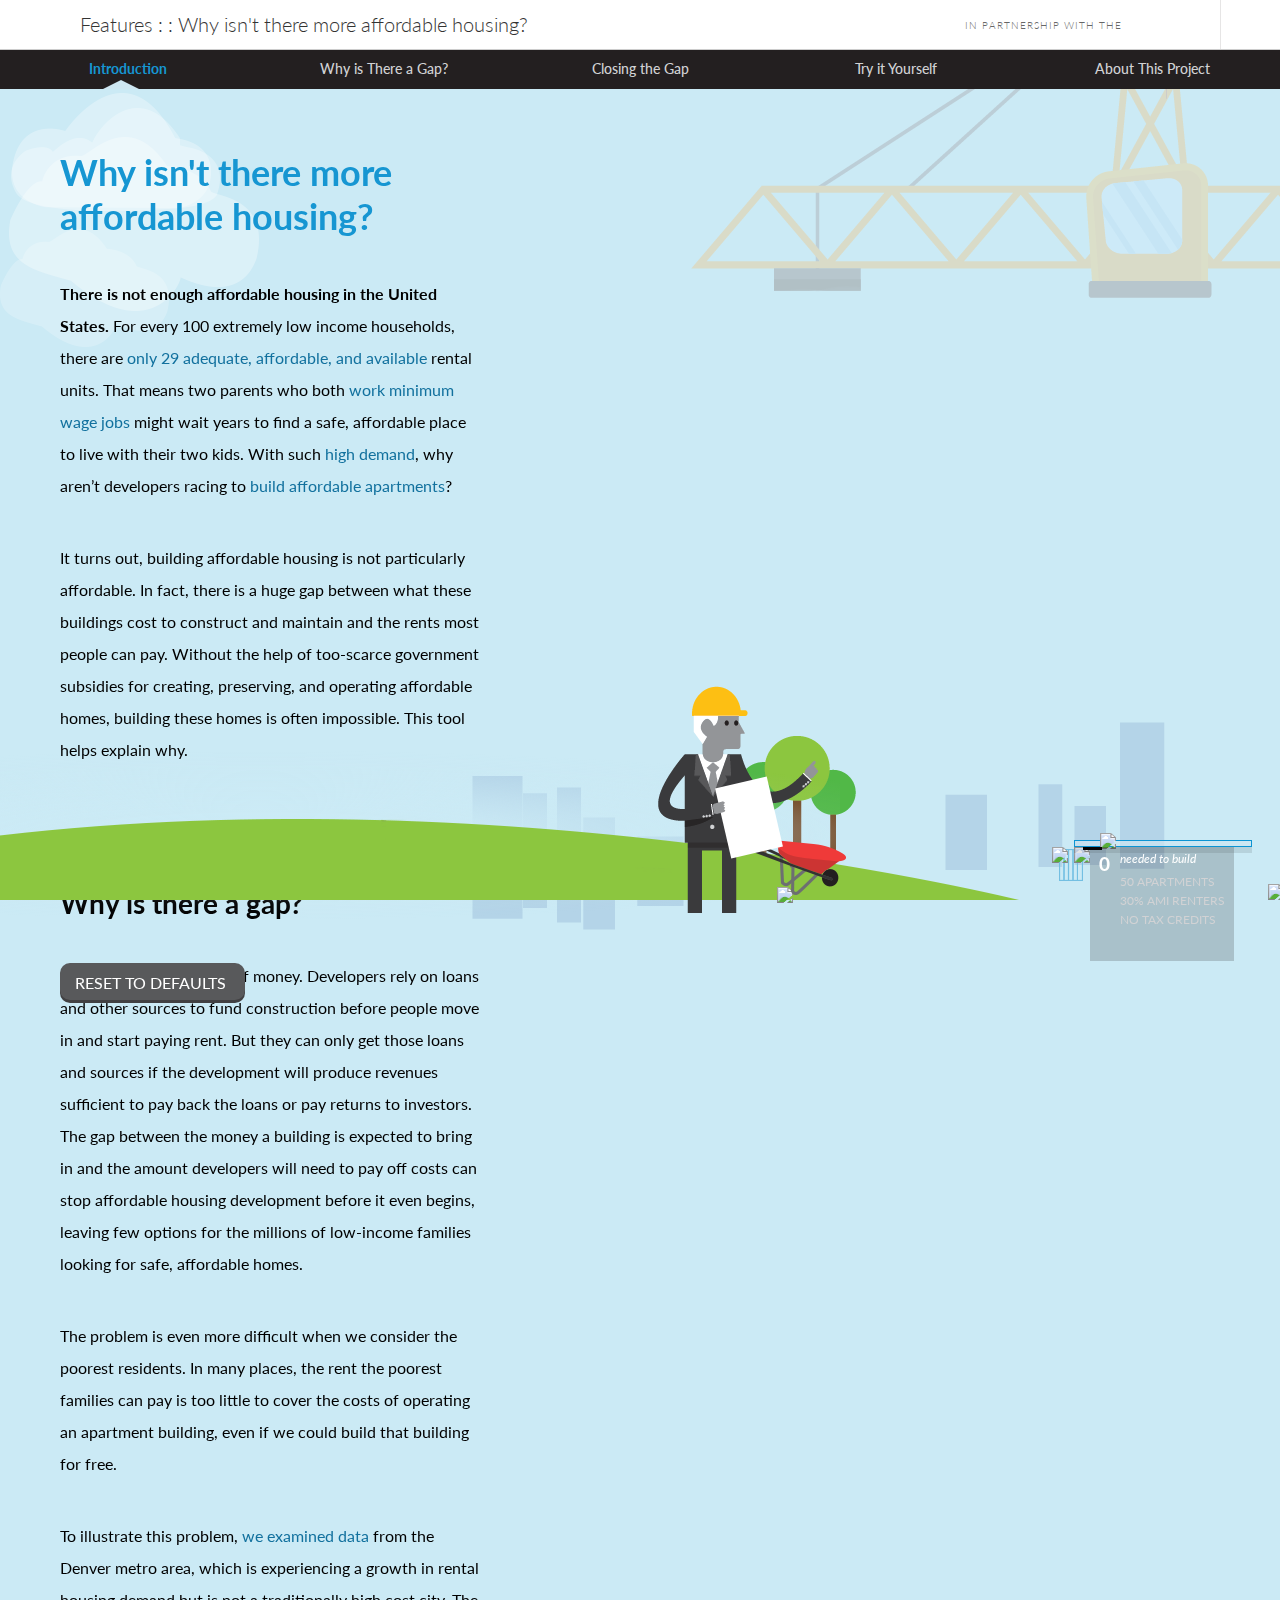
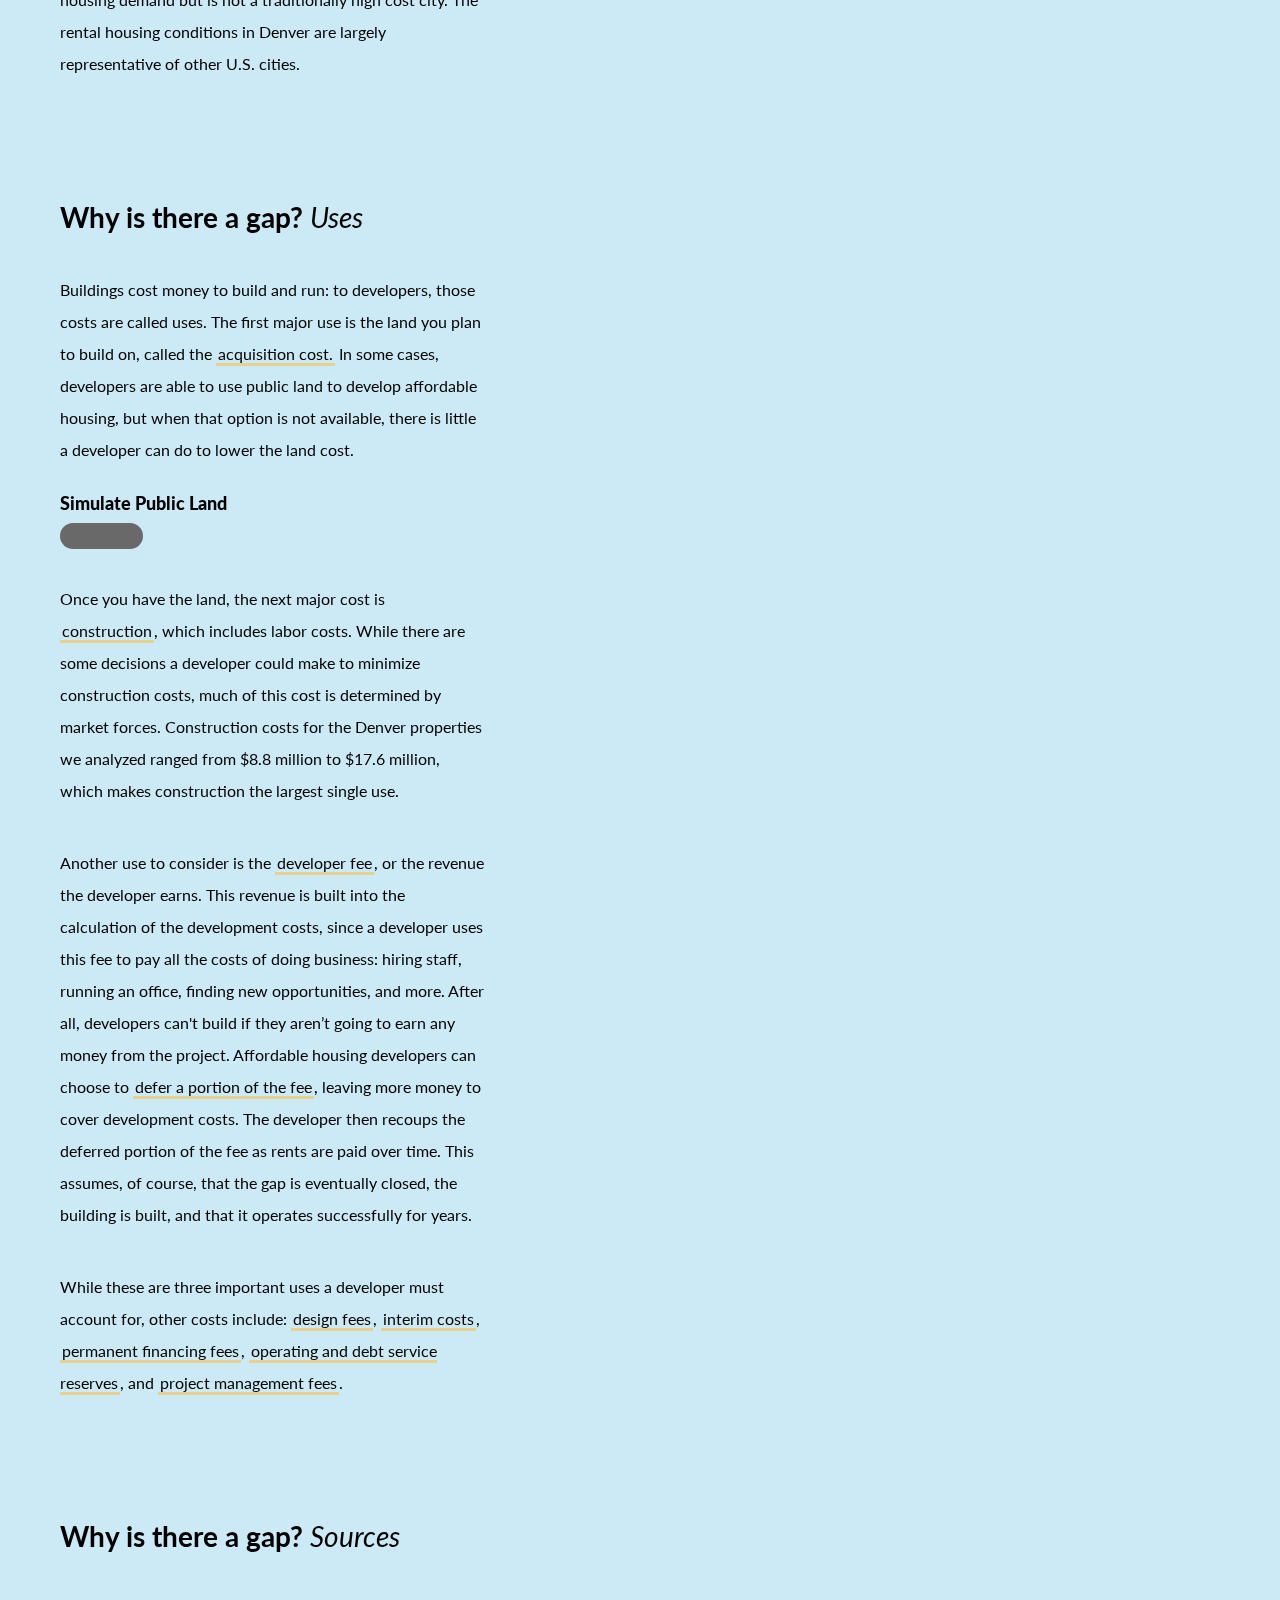
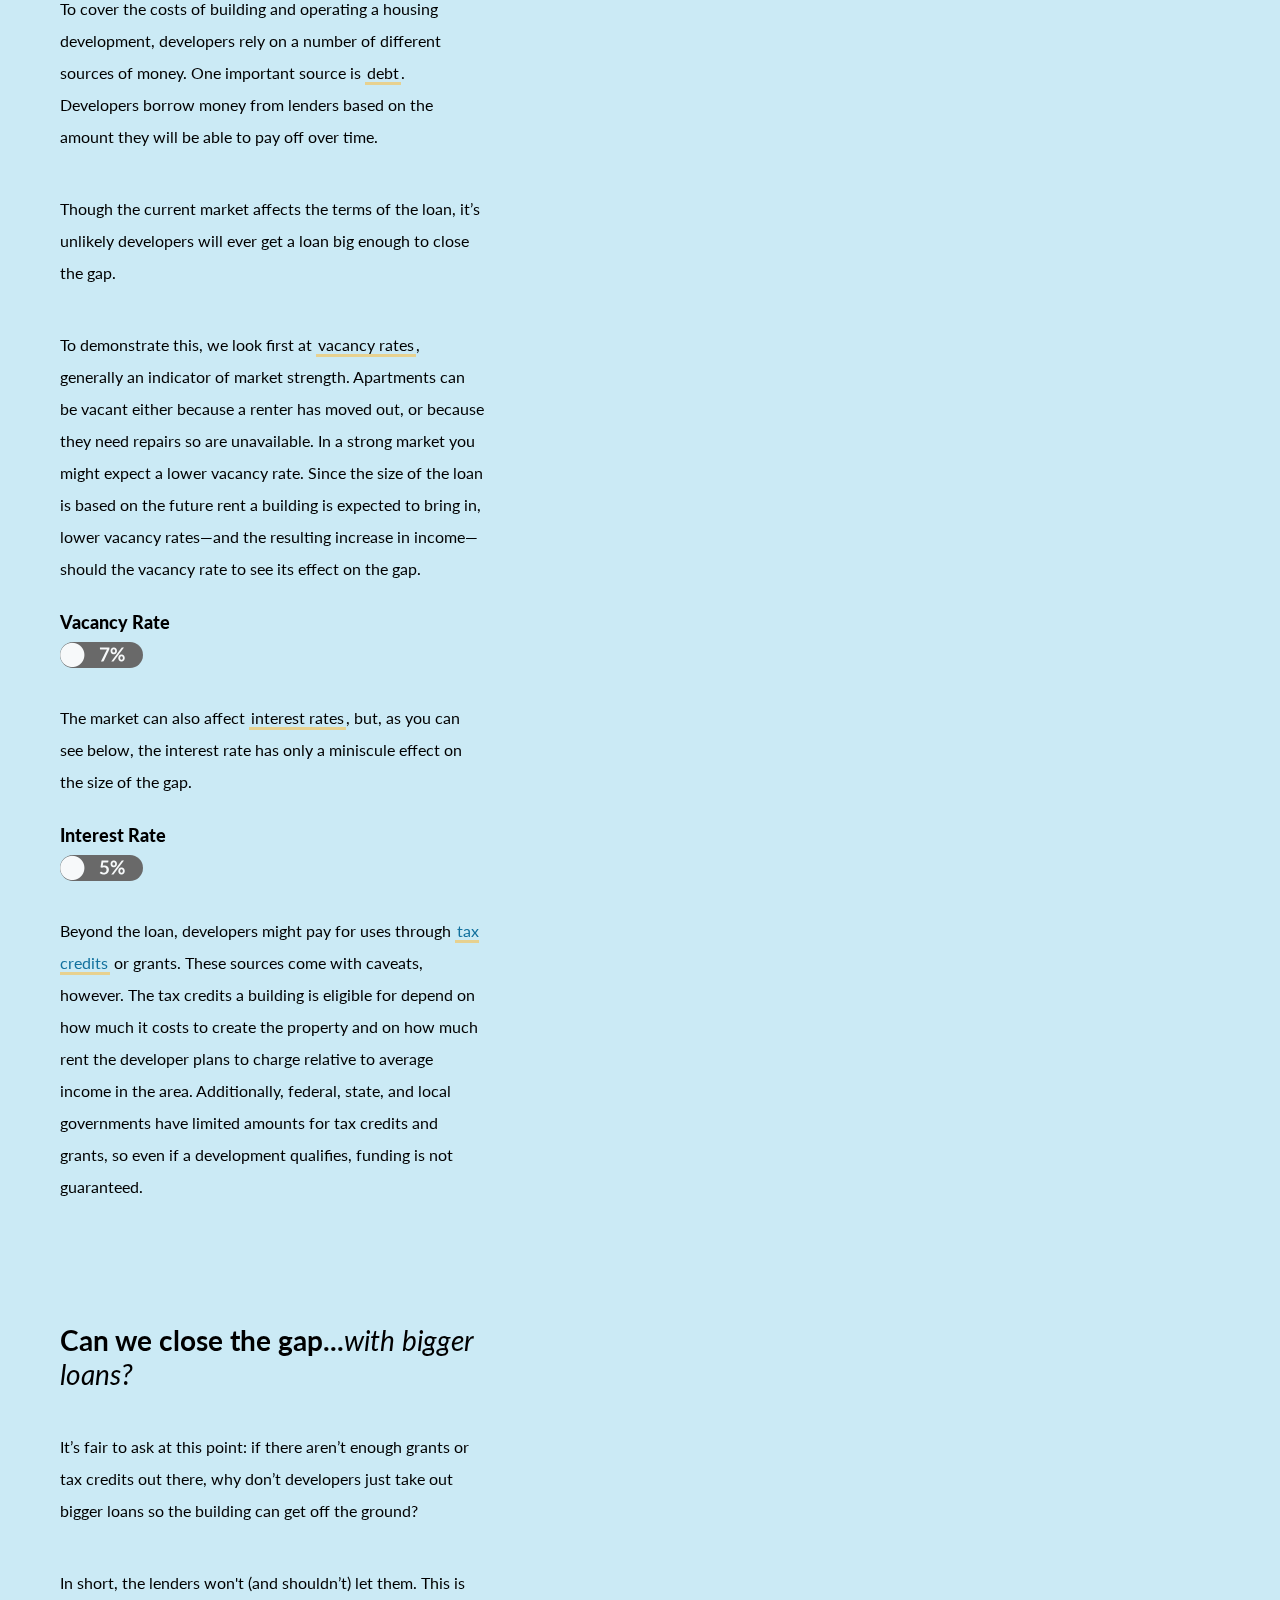
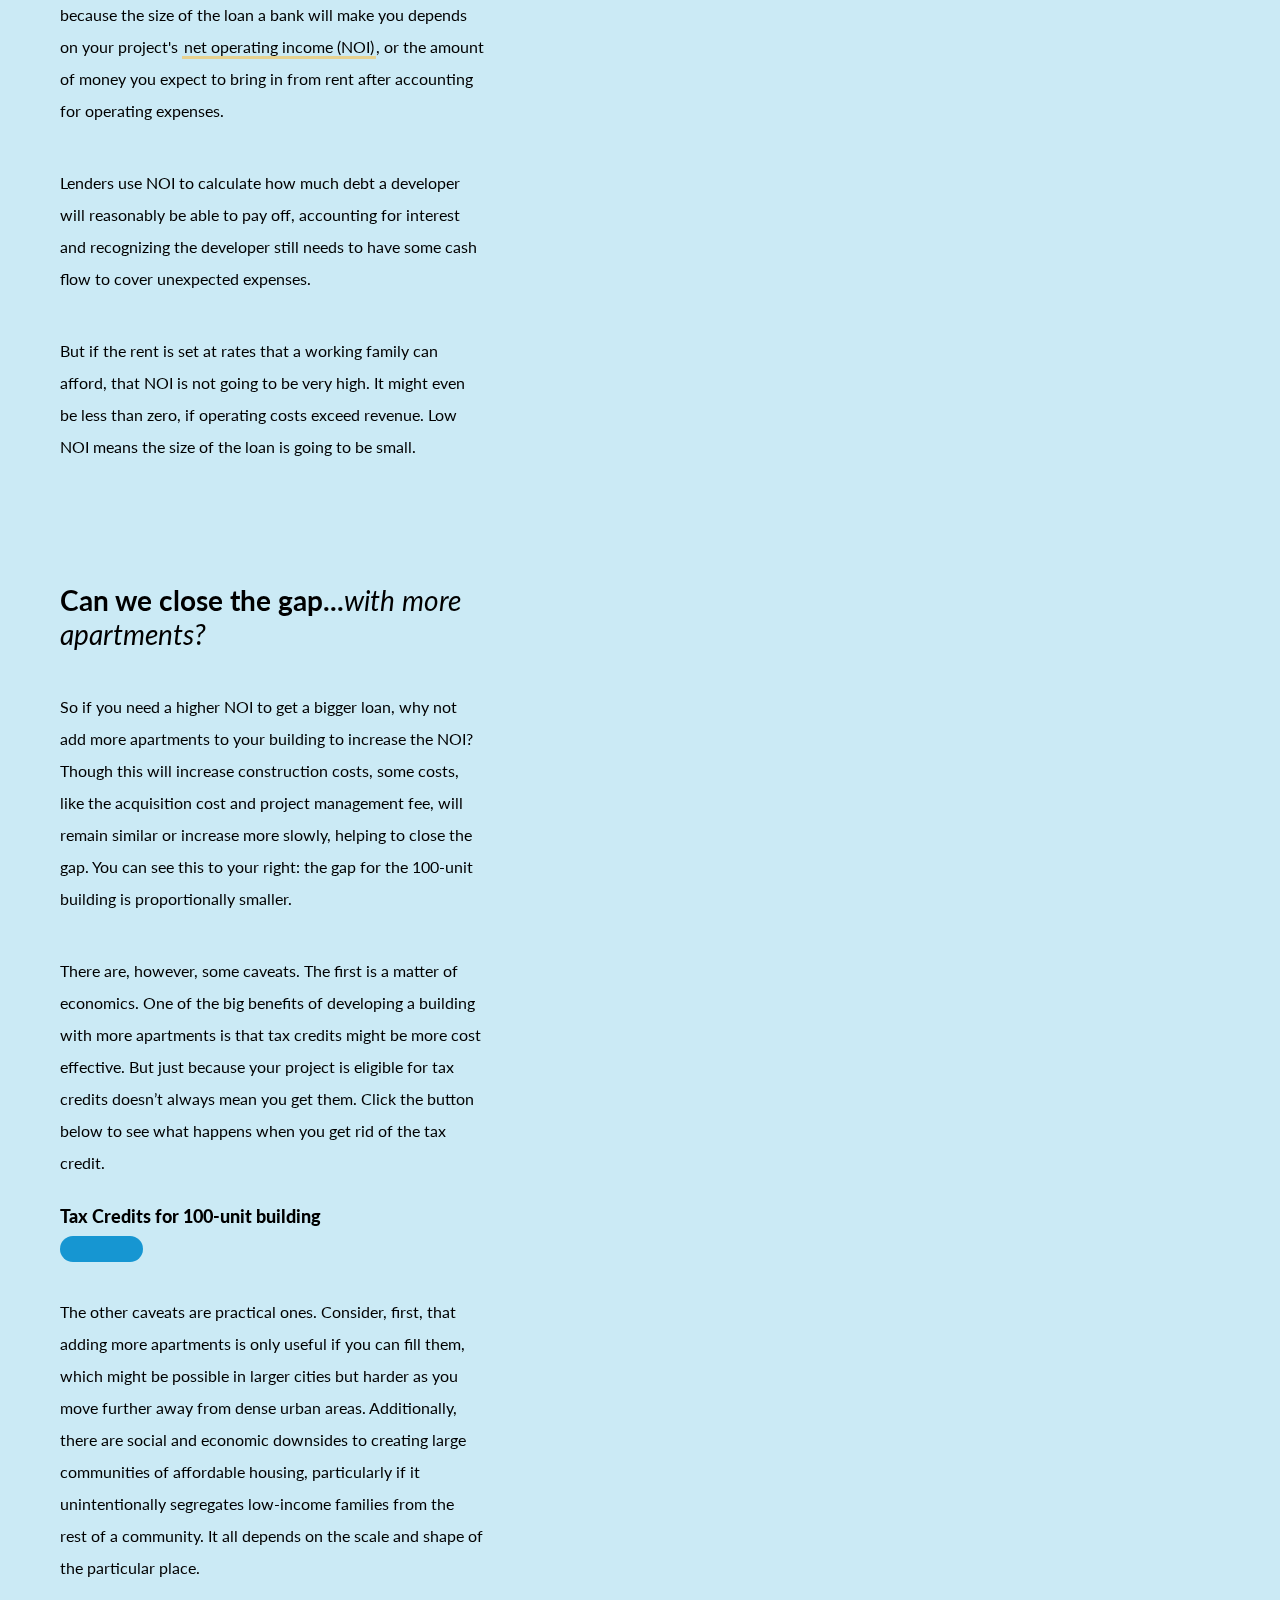
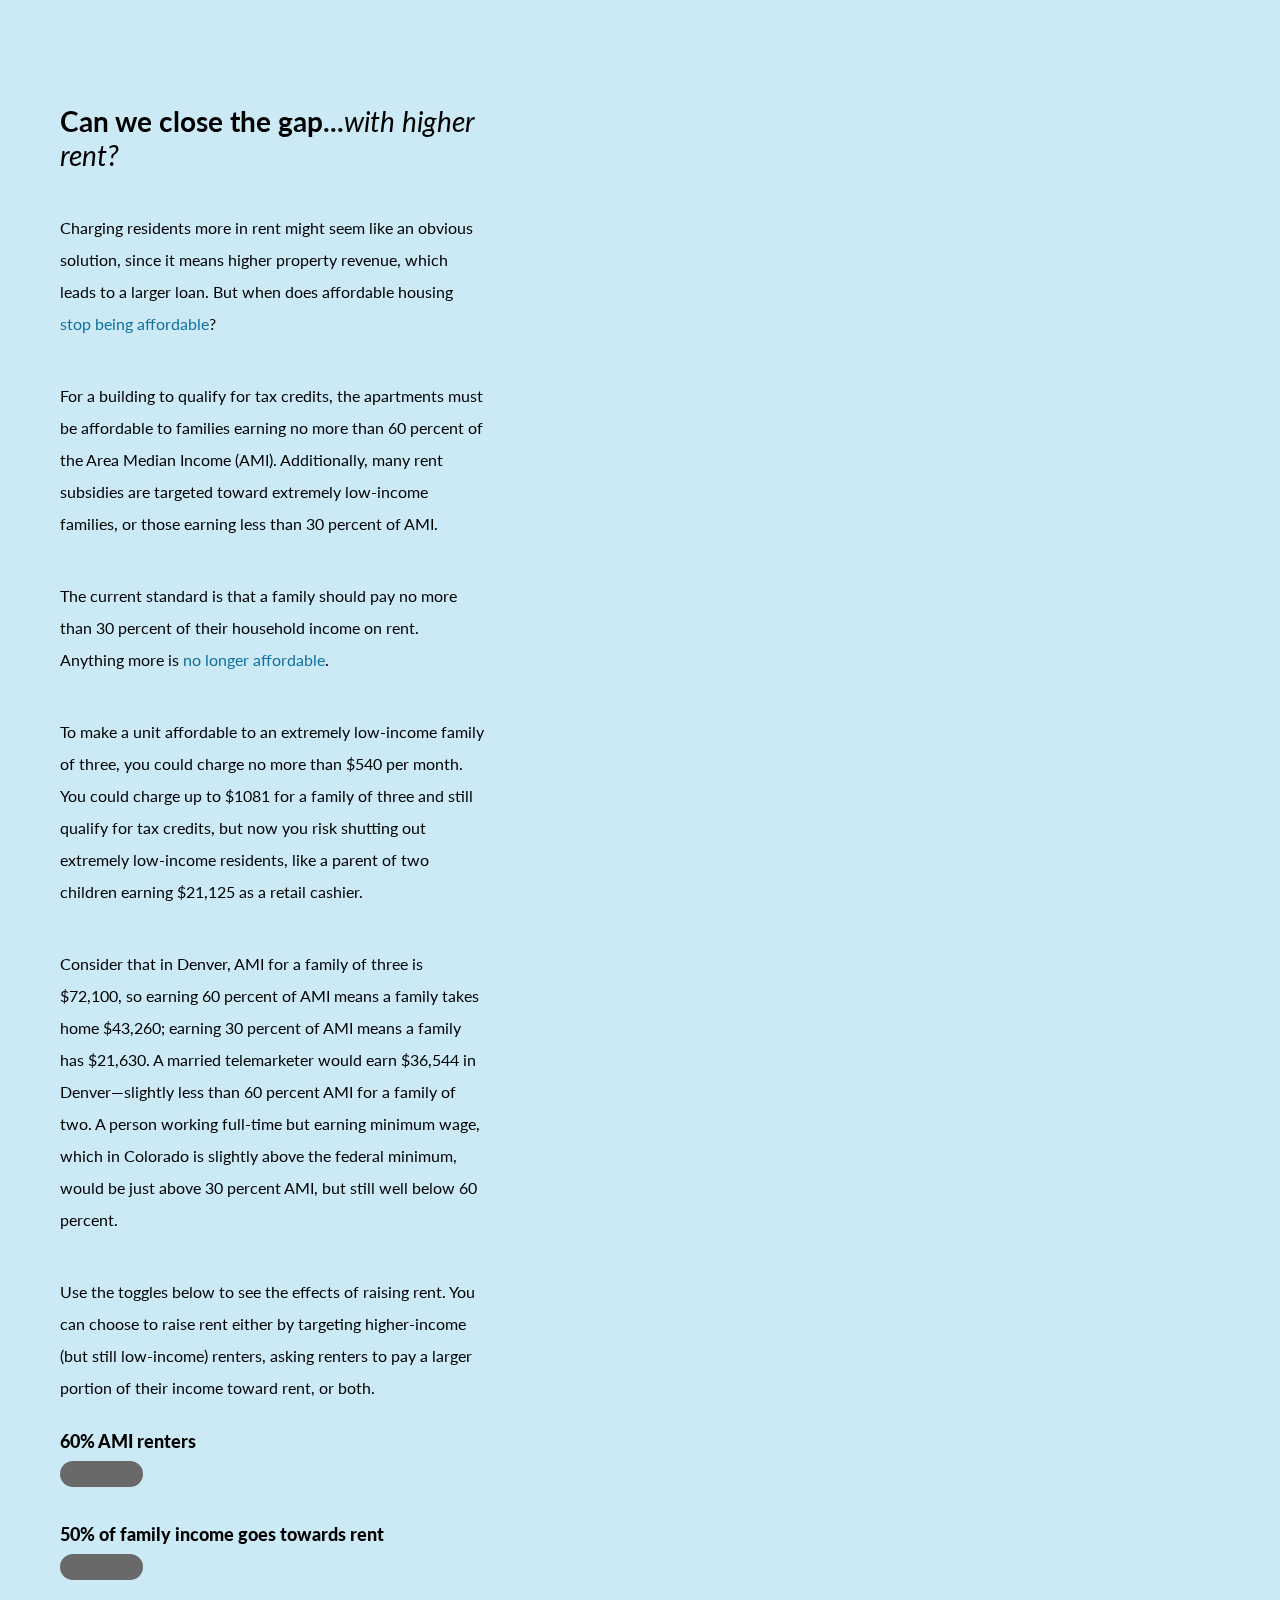
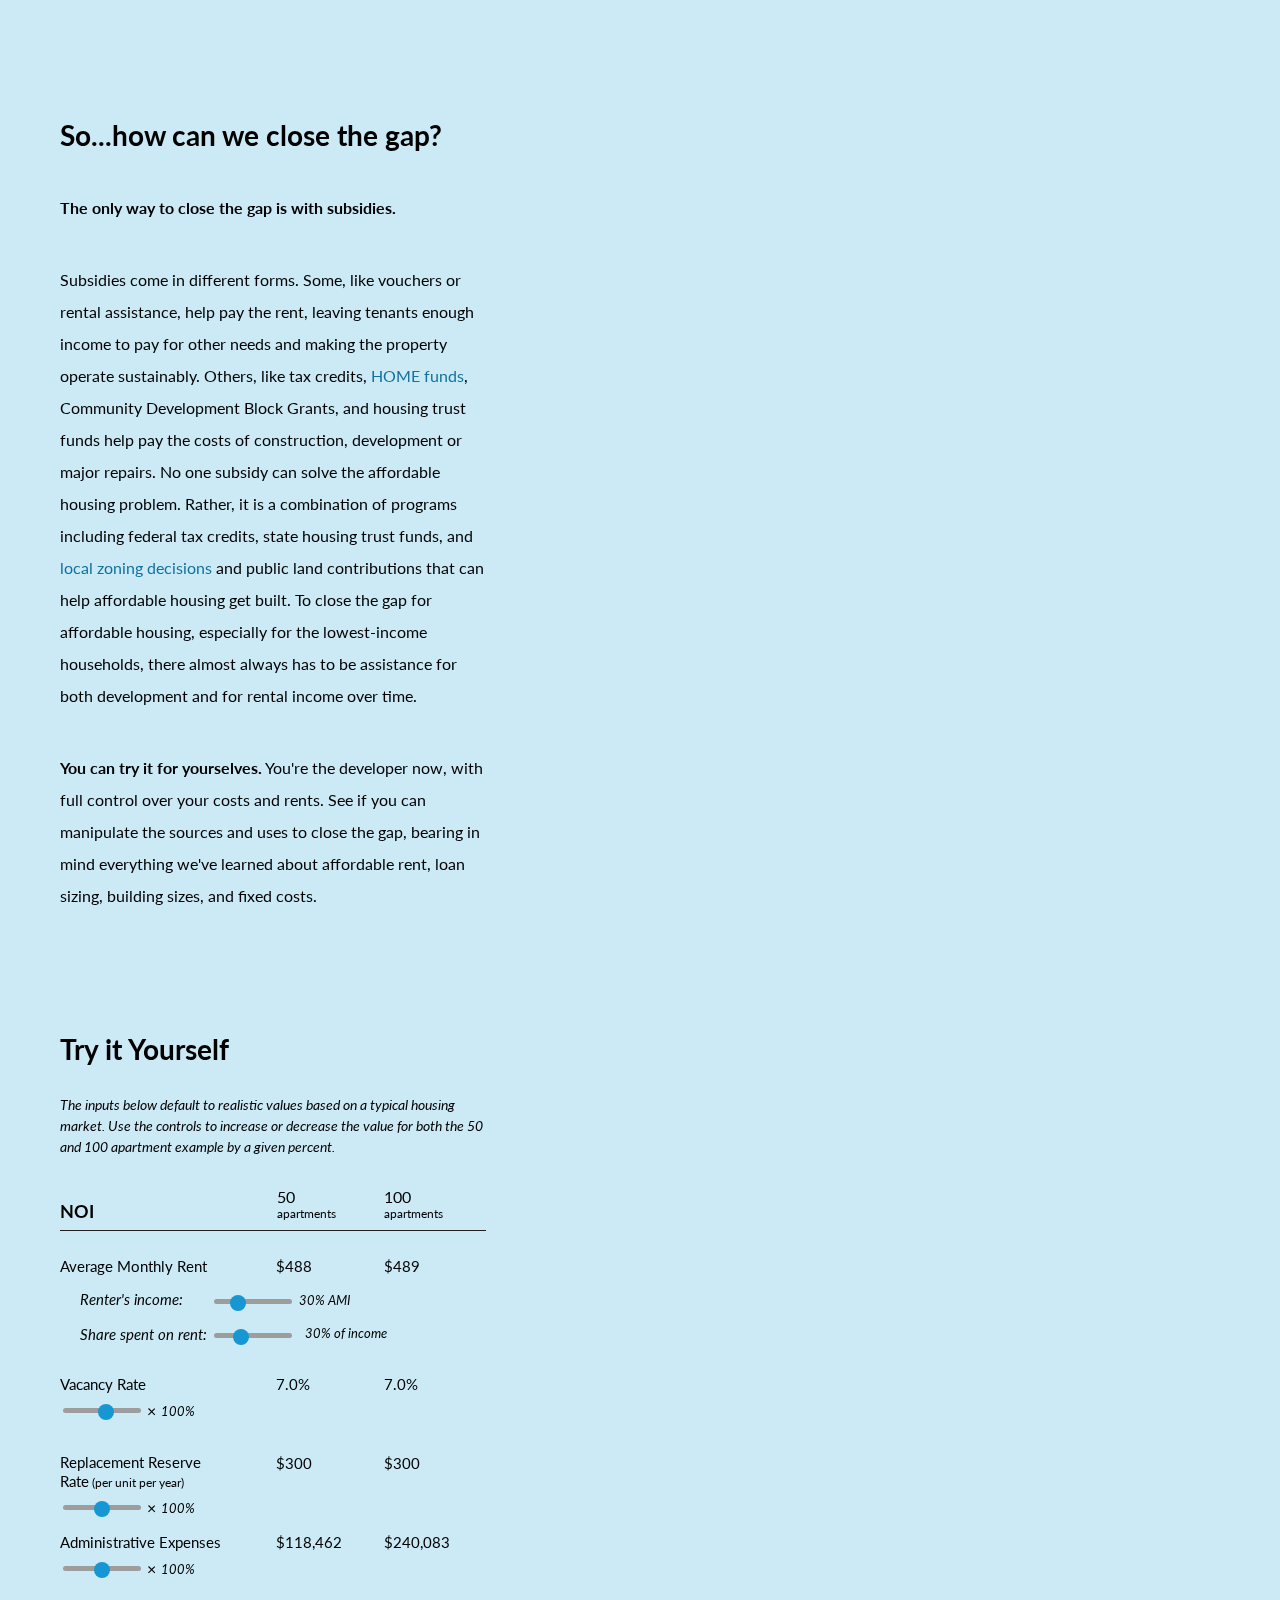
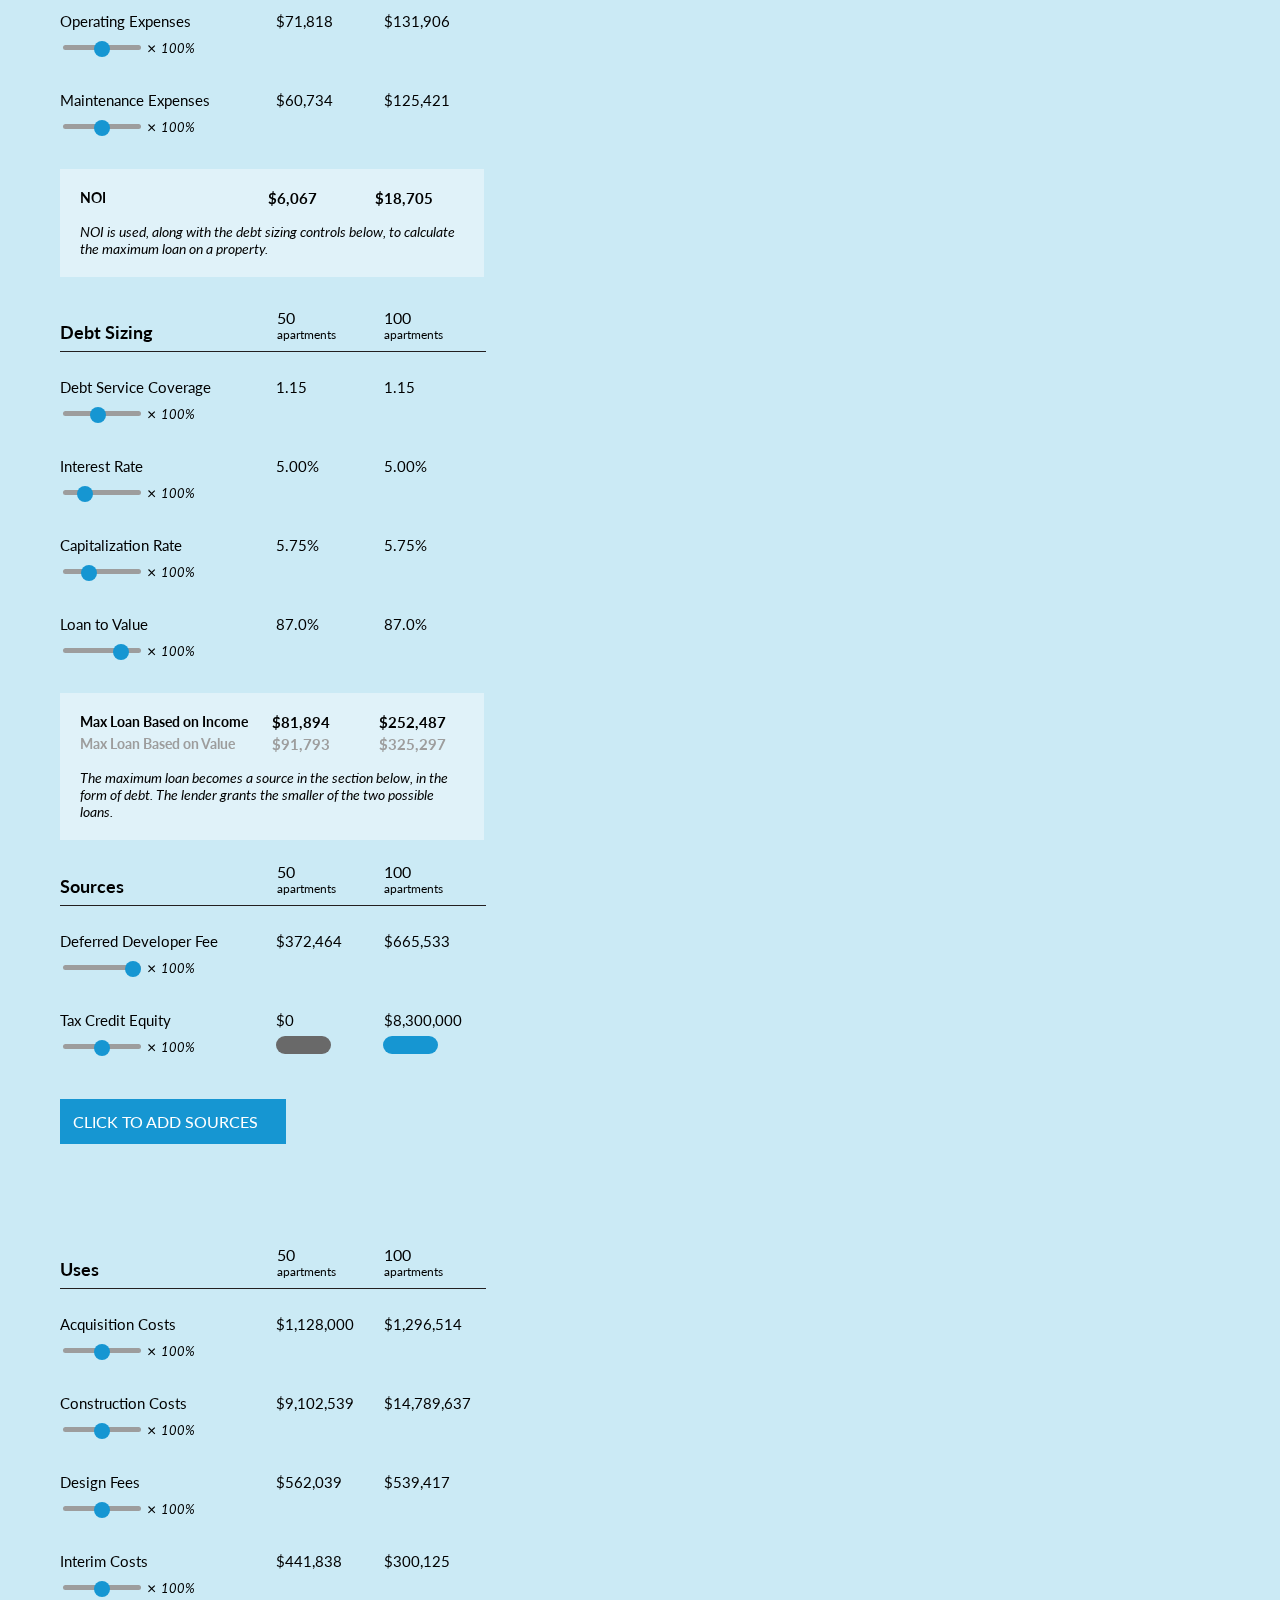
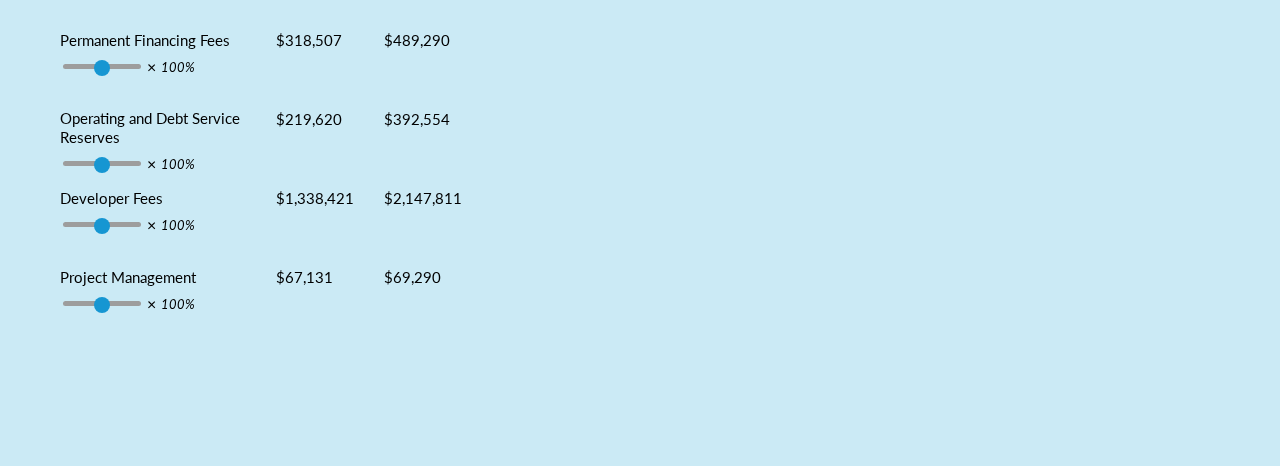
==== commit 1c3af096: "various mobile layout updates" ====
--- a/index.html
+++ b/index.html
@@ -12,8 +12,9 @@
   <link href='http://fonts.googleapis.com/css?family=Lato:300,400,700,900,300italic,400italic,700italic,900italic' rel='stylesheet' type='text/css'>
     <meta charset="utf-8">
     <meta http-equiv="X-UA-Compatible" content="IE=edge">
-    <!-- <meta name="viewport" content="width=device-width, initial-scale=1"> -->
-	<meta name="viewport" content="width=device-width, initial-scale=1">
+
+	<meta name="viewport" content="width=device-width, initial-scale=1, maximum-scale=1">
+
 
     <title>Why isn't there more affordable housing?</title> 
      <meta name="twitter:card" content="summary">
@@ -109,6 +110,15 @@
 <!-- <div id = "roof_50"></div> -->
 <div id = "graphic">
 	<div id = "rollover_text"></div>
+	<div id = "mobile_rollover_text">
+		<svg class="close_button rollover_button">
+		    <circle cx="12" cy="12" r="11" stroke="black" stroke-width="2" fill="white" />
+		    <path stroke="black" stroke-width="4" fill="none" d="M6.25,6.25,17.75,17.75" />
+		    <path stroke="black" stroke-width="4" fill="none" d="M6.25,17.75,17.75,6.25" />
+		</svg>
+		<span></span>
+	</div>	
+
 	<div id = "sections">
 		<section class="step" id="scroll-intro">
 			<h1>Why isn't there more affordable housing?</h1>
@@ -507,6 +517,41 @@
 			<img id = "contractor" src = "images/contractor.png">
 			<img id = "hand" src = "images/hand.png">
 			<div id="credits"></div>
+			<div id="mobile_credits">
+				<svg class="close_button mobile_credits">
+				    <circle cx="12" cy="12" r="11" stroke="black" stroke-width="2" fill="white" />
+				    <path stroke="black" stroke-width="4" fill="none" d="M6.25,6.25,17.75,17.75" />
+				    <path stroke="black" stroke-width="4" fill="none" d="M6.25,17.75,17.75,6.25" />
+				</svg>
+				<div id = "credits_title">Project Credits</div>
+				<div id = "credits_left_col">
+					<div class="credits_h2">Research</div>
+					<div class="credits_h3">Urban Institute</div>
+					<div class = "credits_name"><a href = "http://www.urban.org/author/pamela-blumenthal">Pamela Blumenthal</a><span>Senior Research Associate</span></div>
+					<div class = "credits_name"><a href = "http://www.urban.org/author/reed-jordan">Reed Jordan</a><span>Research Associate II</span></div>
+					<div class="credits_h3">National Housing Conference</div>
+					<div class = "credits_name"><a href = "http://www.nhc.org/#!amy-clark/b3vsj">Amy Clark</a><span>Director of Marketing and Communications</span></div>
+					<div class = "credits_name"><a href = "http://www.nhc.org/#!handelman/ti4vm">Ethan Handelman</a><span>Vice President of Policy and Advocacy</span></div>
+					<div class = "credits_name"><a href = "http://www.nhc.org/#!rking/p7c05">Rebekah King</a><span>Policy Associate </span></div>
+
+				</div>
+				<div id = "credits_right_col">
+					<div class="credits_h2">Feature</div>
+					<div class="credits_h3">Urban Institute</div>
+					<div class = "credits_name"><a href = "http://www.urban.org/author/christina-baird">Christina Baird</a><span>Web Designer</span></div>
+					<div class = "credits_name"><a href = "http://www.urban.org/author/fiona-blackshaw">Fiona Blackshaw</a><span>Senior Production Editor</span></div>
+					<div class = "credits_name"><a href = "http://www.urban.org/author/benjamin-chartoff">Ben Chartoff</a><span>Data Visualization Developer</span></div>
+					<div class = "credits_name"><a href = "http://www.urban.org/author/alexandra-tilsley">Alexandra Tilsley</a><span>Research Writer</span></div>
+					<div class = "credits_name"><a href = "http://www.urban.org/author/john-wehmann">John Wehmann</a><span>Director of Design and Visuals</span></div>
+
+					<div id ="report_button">Read the research</div>
+				</div>
+				<div id = "disclaimer">
+				The Assisted Housing Initiative is a project of the Urban Institute, made possible by support from Housing Authority Insurance, Inc. (HAI, Inc.), to provide fact-based analysis about public and assisted housing. The Urban Institute is a non-profit, nonpartisan research organization and retains independent and exclusive control over substance and quality of any Assisted Housing Initiative products. The views expressed in this and other Assisted Housing Initiative commentaries are those of the authors and should not be attributed to the Urban Institute or HAI, Inc.
+				</div>
+			</div>
+
+
 			<div id="text_credits">
 				<svg class="close_button credits">
 				    <circle cx="12" cy="12" r="11" stroke="black" stroke-width="2" fill="white" />
@@ -743,11 +788,11 @@
 		    <stop offset="50%" stop-color="rgba(203,234,245,1)"/>
 		  </linearGradient> -->
 		  <radialGradient id="Gradient2" cx="50%" cy="50%" r="50%" fx="50%" fy="50%">
-		    <stop offset="0%" stop-color="rgba(203,234,245,1)"/>
-		    <stop offset="30%" stop-color="rgba(203,234,245,.9)"/>
-		    <stop offset="80%" stop-color="rgba(203,234,245,.05)"/>
-		    <stop offset="100%" stop-color="rgba(203,234,245,0)"/>
-		  </linearGradient>
+		    <stop offset="0%" stop-color="rgb(203,234,245)" stop-opacity="1"/>
+		    <stop offset="30%" stop-color="rgb(203,234,245)" stop-opacity=".9"/>
+		    <stop offset="80%" stop-color="rgb(203,234,245)" stop-opacity=".05"/>
+		    <stop offset="100%" stop-color="rgb(203,234,245)" stop-opacity="0"/>
+		  </radialGradient>
 		</defs>
 		<ellipse cx="260" cy="205" rx="760" ry="85" fill="url(#Gradient2)"/>
 	</svg>
--- a/css/main.css
+++ b/css/main.css
@@ -19,6 +19,57 @@
 /***************************** MOBILE BUILDING *****************************/
 /***************************************************************************/
 @media (max-width:484px){
+
+	#person1{
+		left: 69px !important;
+	    bottom: 3px !important;
+	}
+	#person2{
+	    bottom: 21px !important;
+	    left: 51px !important;
+	}
+	#person3{
+		left: 72px !important;
+    	bottom: 32px !important;
+	}
+	#person4{
+	    bottom: 3px !important;
+	    left: 15px !important;
+	}
+	#person5{
+		left: 71px !important;
+	    bottom: 32px !important;
+	}
+	#person6{
+	    bottom: 3px !important;
+	    left: 15px !important;
+	}
+	#person7{
+		left: 69px !important;
+	    bottom: 3px !important;
+	}
+	#person8{
+	    bottom: 2px !important;
+	    left: 71px !important;
+	}
+	#person9{
+	    bottom: 3px !important;
+	    left: 69px !important;
+	}
+	#person10{
+		bottom: 20px !important;
+	    left: 52px !important;
+	}
+
+
+
+	#warning_sign{
+		width: calc(100% - 70px) !important;
+		left: 0px !important;
+	}
+
+
+
 	.total_building{
 		width: 120px !important;
 		left: -10px !important;
@@ -75,8 +126,41 @@
      .explainer{
      	/*width: calc(100% - 60px) !important;	*/
      	padding: 10px;
-     	width: calc(100% - 20px) !important;
+     	width: calc(100% - 40px) !important;
      }
+     #noi_label{
+     	width: 68px !important;
+     }
+     #help_noi{
+		margin-left: -39px !important;
+		left: 0px !important;
+     }
+     #s50_debt_income{
+     	display: block !important;
+	    position: relative !important;
+    	left: 20px !important;
+    	top: 5px !important;
+    	margin-bottom: -11px !important;
+     }
+     #s100_debt_income{
+     	display: block;
+    	position: relative;
+    	top: 0px;
+	    left: 120px;
+    }
+    #s50_debt_value{
+    	margin-left: 0px !important;
+    }
+    #debt_marker_100{
+    	display: none !important;
+    }
+    .warning_icon.rent_high{
+    	left: 157px !important;
+    	width: 0px !important;
+    }
+    .noi.explainer .warning_icon {
+    	right: -23px !important;
+    }
 	.s50_label, .s50_noi_label, .s100_noi_label, .s50_blank_label, .s100_blank_label {
 	    margin-left: -20px !important;
 	    font-size: 13px !important;
@@ -109,6 +193,9 @@
 	.control_container.ami_label{
 		height: 0px !important;
 	}
+	.warning_icon{
+		margin-left: 20px !important;
+	}
 	#ami_label{
 		text-indent: 19px !important;
 	}
@@ -118,17 +205,27 @@
 	}
 	.gap_apt_label{
 	    position: fixed;
-	    bottom: 24px;
+	    bottom: 28px;
 	    padding: 3px;
 	    color: black !important;
 	    margin-left: -14px;
 	}
 	.gap_ami_label{
 	    position: fixed;
-	    bottom: 4px;
+	    bottom: 13px;
 	    padding: 3px;
 	    color: black !important;
 	    margin-left: -14px;
+	}
+	.gap_credit_label{
+  		position: fixed;
+    	bottom: 0px;
+	    color: black !important;
+    	width: 120px;
+    	margin-left: -10px;
+	}
+	.gap_label{
+		float: none !important;
 	}
 	.gap_container{
     	width: 124px !important;
@@ -144,6 +241,28 @@
 	.urban-switch.small.s100{
 		left: 208px !important;
 	}
+
+	#renter_row_two{
+		width: 100% !important;
+	}
+	#ami_label{
+		top: -36px !important;
+	    margin-left: 135px !important;
+	}
+	#percent_of_rent_label{
+    	top: 12px !important;
+    	left: 13px !important;
+	}
+	#reset-button{
+		display: none !important;
+	}
+	#path50,#path100,#shrubs50,#shrubs100,#dog,#wheelbarrow{
+		display: none !important;
+	}
+
+
+
+
 
 }
 .mobile_window{
@@ -162,6 +281,22 @@
 /********************************* TABLET **********************************/
 /***************************************************************************/
 @media (max-width:943px){
+	#mobile_rollover_text{
+		display: block !important;
+		opacity: 0;
+		pointer-events: none;
+		position: fixed;
+		top: 120px;
+		left: 20px;
+		background: #231f20;
+	    /*top: 0px;*/
+	    font-style: italic;
+	    font-size: 14px;
+	    width: calc(100% - 74px);
+	    color: white;
+	    padding: 17px;
+	    z-index: 999999999;
+	}
      #tablet{
      	display: block !important;
      } 
@@ -204,9 +339,78 @@
      	display: block !important;
      }     
 }
+#mobile_credits{
+	display: none;
+}
 @media (max-width:716px){
+	#mobile_credits{
+		display: block !important;
+		opacity: 0;
+		pointer-events: none;
+		width: calc(100% - 20px);
+		position: fixed;
+		left: 10px;
+		top: 10px;
+		background: white;
+		z-index: 999999999999999;
+		padding-bottom: 5px;
+		-webkit-box-shadow: 4px 4px 16px #888888;
+		-moz-box-shadow: 4px 4px 16px #888888;
+		box-shadow: 4px 4px 16px #888888;
+	}
+	#mobile_credits #credits_left_col, #mobile_credits #credits_right_col{
+		width: 100%;
+		margin-left: 5px;
+	}
+	#mobile_credits .credits_name span {
+     	display: inline; 
+	    font-style: italic;
+	    font-size: 13px;
+	    margin-left: 6px;
+	}
+	#mobile_credits .credits_name a {
+	    cursor: pointer;
+	    text-decoration: none;
+	    color: #000;
+	    font-size: 13px;
+	    font-weight: bold;
+	}
+	#mobile_credits .credits_h2{
+		margin-bottom: -9px;
+	}
+	#mobile_credits #disclaimer {
+	    display: inline-block;
+	    padding-left: 15px;
+	    margin-top: 8px;
+	    font-size: 9px;
+	    font-style: italic;
+	    padding-right: 9px;
+    }
+	#mobile_credits #credits_title {
+	    margin-left: 15px;
+	    margin-top: -27px;
+		margin-bottom: 6px;
+    	font-size: 21px;
+	}
+	.close_button.mobile_credits{
+	    height: 35px;
+	    width: 24px;
+	    position: relative;
+	    right: calc(19px - 100%);
+    	top: -6px;
+	}
 	#leftHill,#trees, #crane, #cloud2, #contractor, #mouth_container, #hand, #credits, #text_credits{
 		display: none !important;
+	}
+	#fader{
+		display: none;
+	}
+	#mobile_fader{
+	    position: fixed;
+    	bottom: 0px;
+    	left: 0px;
+    	z-index: 200;
+    	pointer-events: none;
 	}
 }
 @media (max-width:484px){
@@ -256,6 +460,10 @@
     color: #d1d2d4;
     background: #231f20;
     z-index: 999;
+    -webkit-transition: top 0.25s linear;
+    -moz-transition: top 0.25s linear;
+    -o-transition: top 0.25s linear;
+    transition: top 0.25s linear;
 }
 .navTab{
 	float: left;
@@ -287,6 +495,10 @@
     border-bottom: 9px solid #cee7f2;
     z-index: 1000;
     left: 8%;
+    -webkit-transition: top 0.25s linear;
+    -moz-transition: top 0.25s linear;
+    -o-transition: top 0.25s linear;
+    transition: top 0.25s linear;
 }
 /***************************************************************************/
 /*************************** TEXT STYLES ***********************************/
@@ -1189,6 +1401,9 @@
     color: white;
     padding: 17px;
     display: none;
+}
+#mobile_rollover_text{
+	display: none;
 }
 
 #rollover_text:after{
@@ -1586,6 +1801,13 @@
     height: 34px;
     width: 34px;
 }
+.close_button.rollover_button{
+	float: right;
+    width: 24px;
+    height: 24px;
+    margin-top: -26px;
+    margin-right: -26px;
+}
 .close_button > circle {
 	stroke: #231f20;
     fill: #231f20;
@@ -1593,6 +1815,14 @@
 .close_button > path {
     stroke: #d1d2d4;
 }
+.close_button.rollover_button > circle {
+	stroke: #e7d18f;
+    fill: #e7d18f;
+}
+.close_button.rollover_button > path {
+    stroke: #231f20;
+}
+
 .close_button:hover > circle {
 	stroke: #1696d2;
     fill: #1696d2;
--- a/css/urban-header.css
+++ b/css/urban-header.css
@@ -1,6 +1,16 @@
 /*HEADER*/
 body{
     margin:0px;
+}
+#partnership{
+    color: #666 !important;
+    /*font-weight: 500 !important;*/
+    float: right;
+    margin-right: 158px;
+    margin-top: 18.5px;
+    text-transform: uppercase;
+    font-size: 10px;
+    letter-spacing: 1px;
 }
 #header-pinned {
     font: 16px Lato;
@@ -13,7 +23,7 @@
     width: 100%;
     background: #fff;
     border-bottom: 1px solid #ccc;
-    z-index: 999;
+    z-index: 1000;
     -webkit-transition: top 0.25s linear;
     -moz-transition: top 0.25s linear;
     -o-transition: top 0.25s linear;
@@ -36,7 +46,6 @@
     font-weight: 300;
     text-decoration: none;
 }
-
 #header-pinned .site-logo {
     display: block;
     width: 34px;
@@ -46,6 +55,18 @@
     top: 8px;
     background: url(http://www.urban.org/sites/all/themes/urban/images/logo-mini-dark.png) no-repeat;
     background-size: 34px 34px;
+}
+/*h/w 0.31860003885366 = 34/106.7*/
+
+#header-pinned .nhc-logo {
+    display: block;
+    width: 81.6;
+    height: 26;
+    position: absolute;
+    right: 70px;
+    top: 12px;
+    background: url(../images/nhc_logo.jpg) no-repeat;
+    background-size: 81.6px 26px;
 }
 
 #header-pinned .title {
@@ -86,7 +107,7 @@
 #header-pinned .share-icons .shareThisP {
     border-top: 0;
     border-left: 1px solid #e6e5e5;
-    height: 50px;
+    height: 40px;
     padding: 9px 0 0;
 }
 
@@ -252,6 +273,21 @@
     width: 22%;
 }
 
+@media(max-width:624px) {
+    #partnership{
+        /*display: none;*/
+        margin-right: 91px !important;
+    }
+    #header-pinned .title{
+        opacity: 0;
+    }
+    #header-pinned .nhc-logo {
+        background: url(../images/nhc_logo_mobile.jpg) no-repeat !important;
+        background-size: 20.9px 26px !important;
+        width: 20.9px !important;
+        right: 67px !important;
+    }
+}
 @media(max-width:767px) {
 .header-links ul li {
         width:28%;
